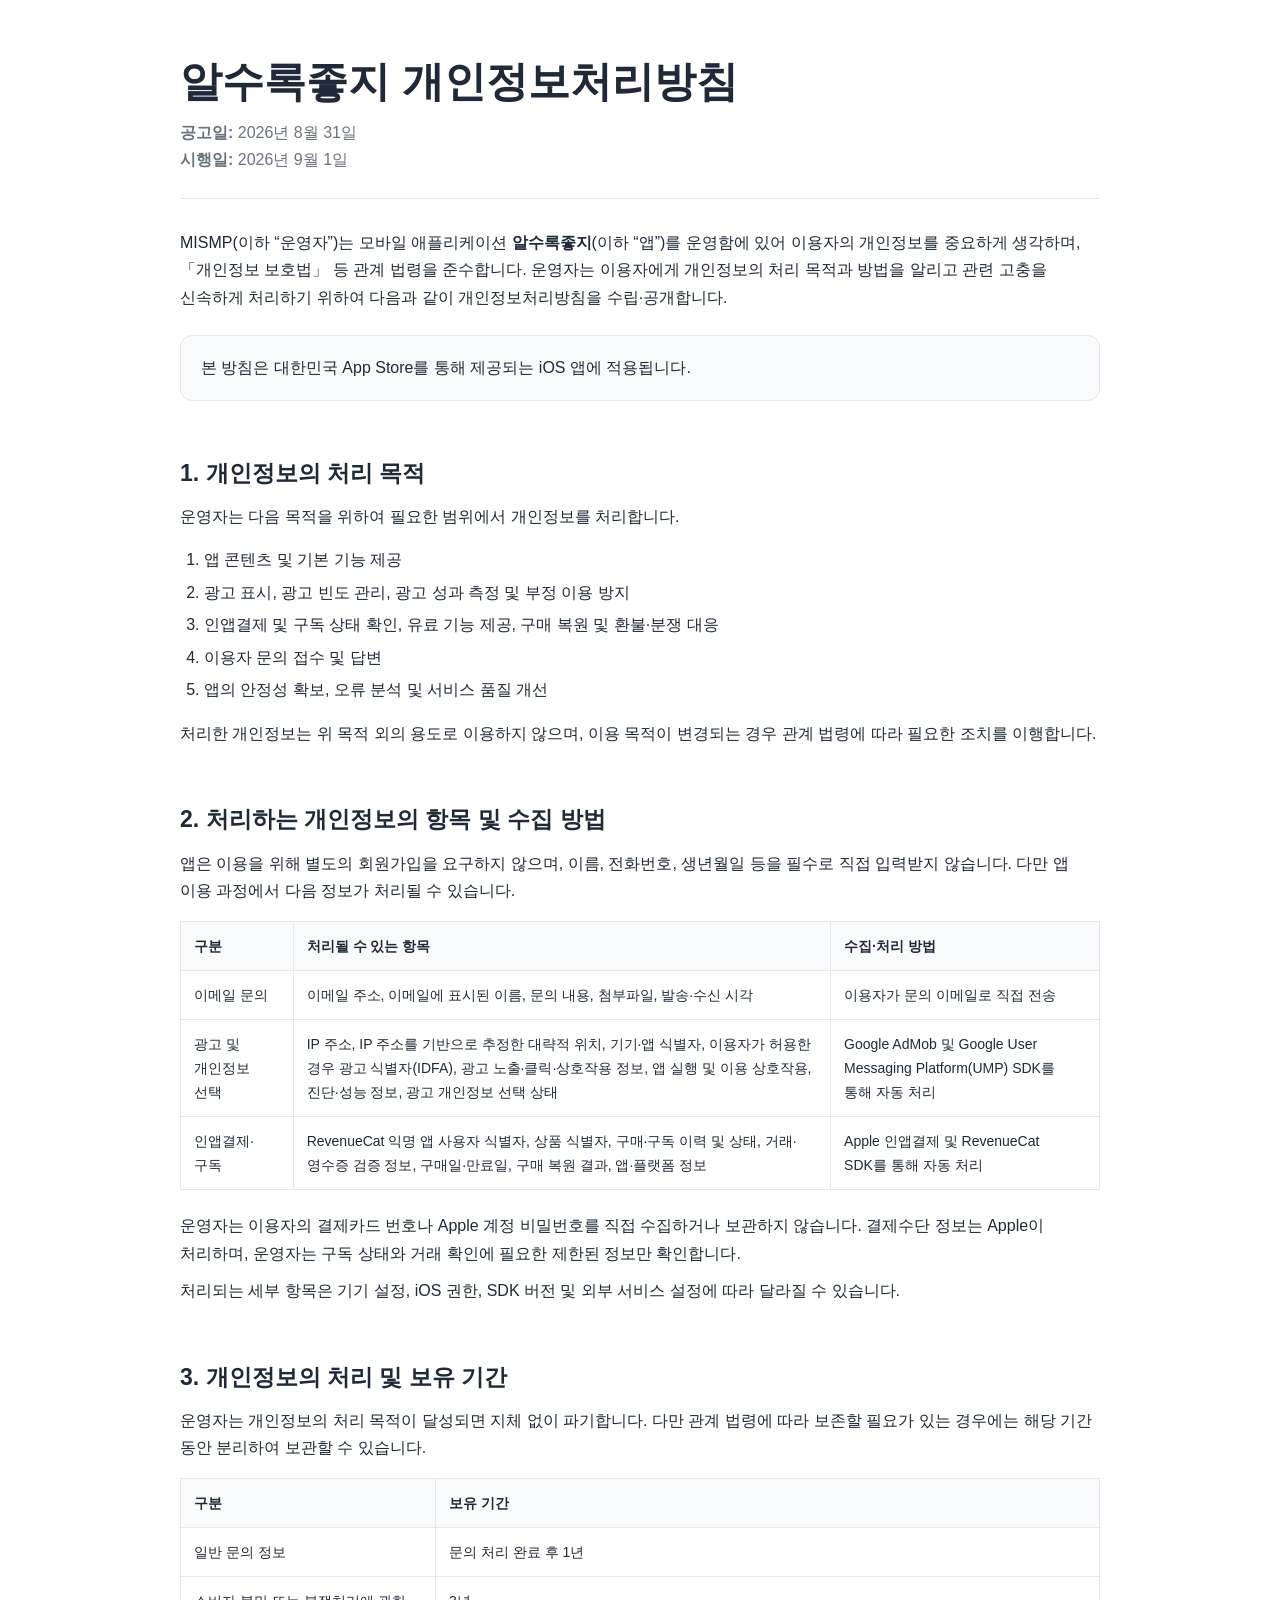
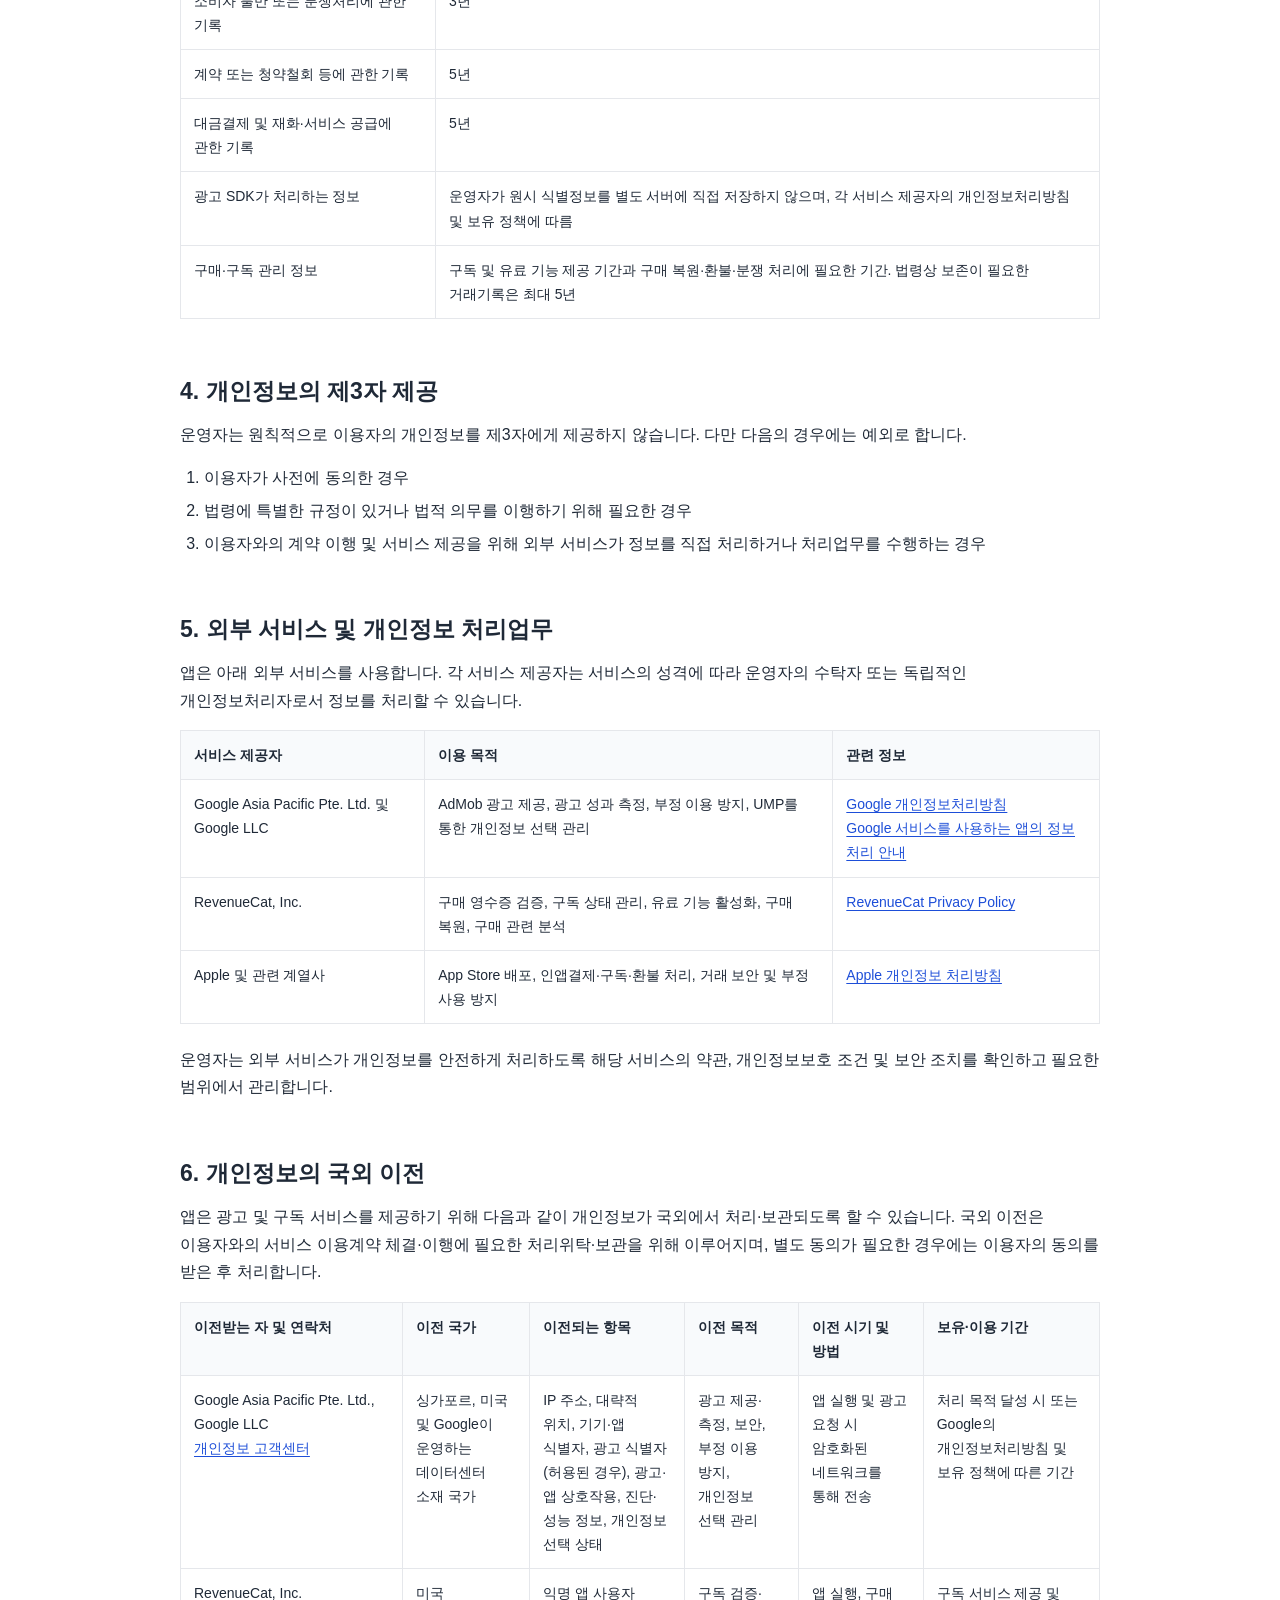
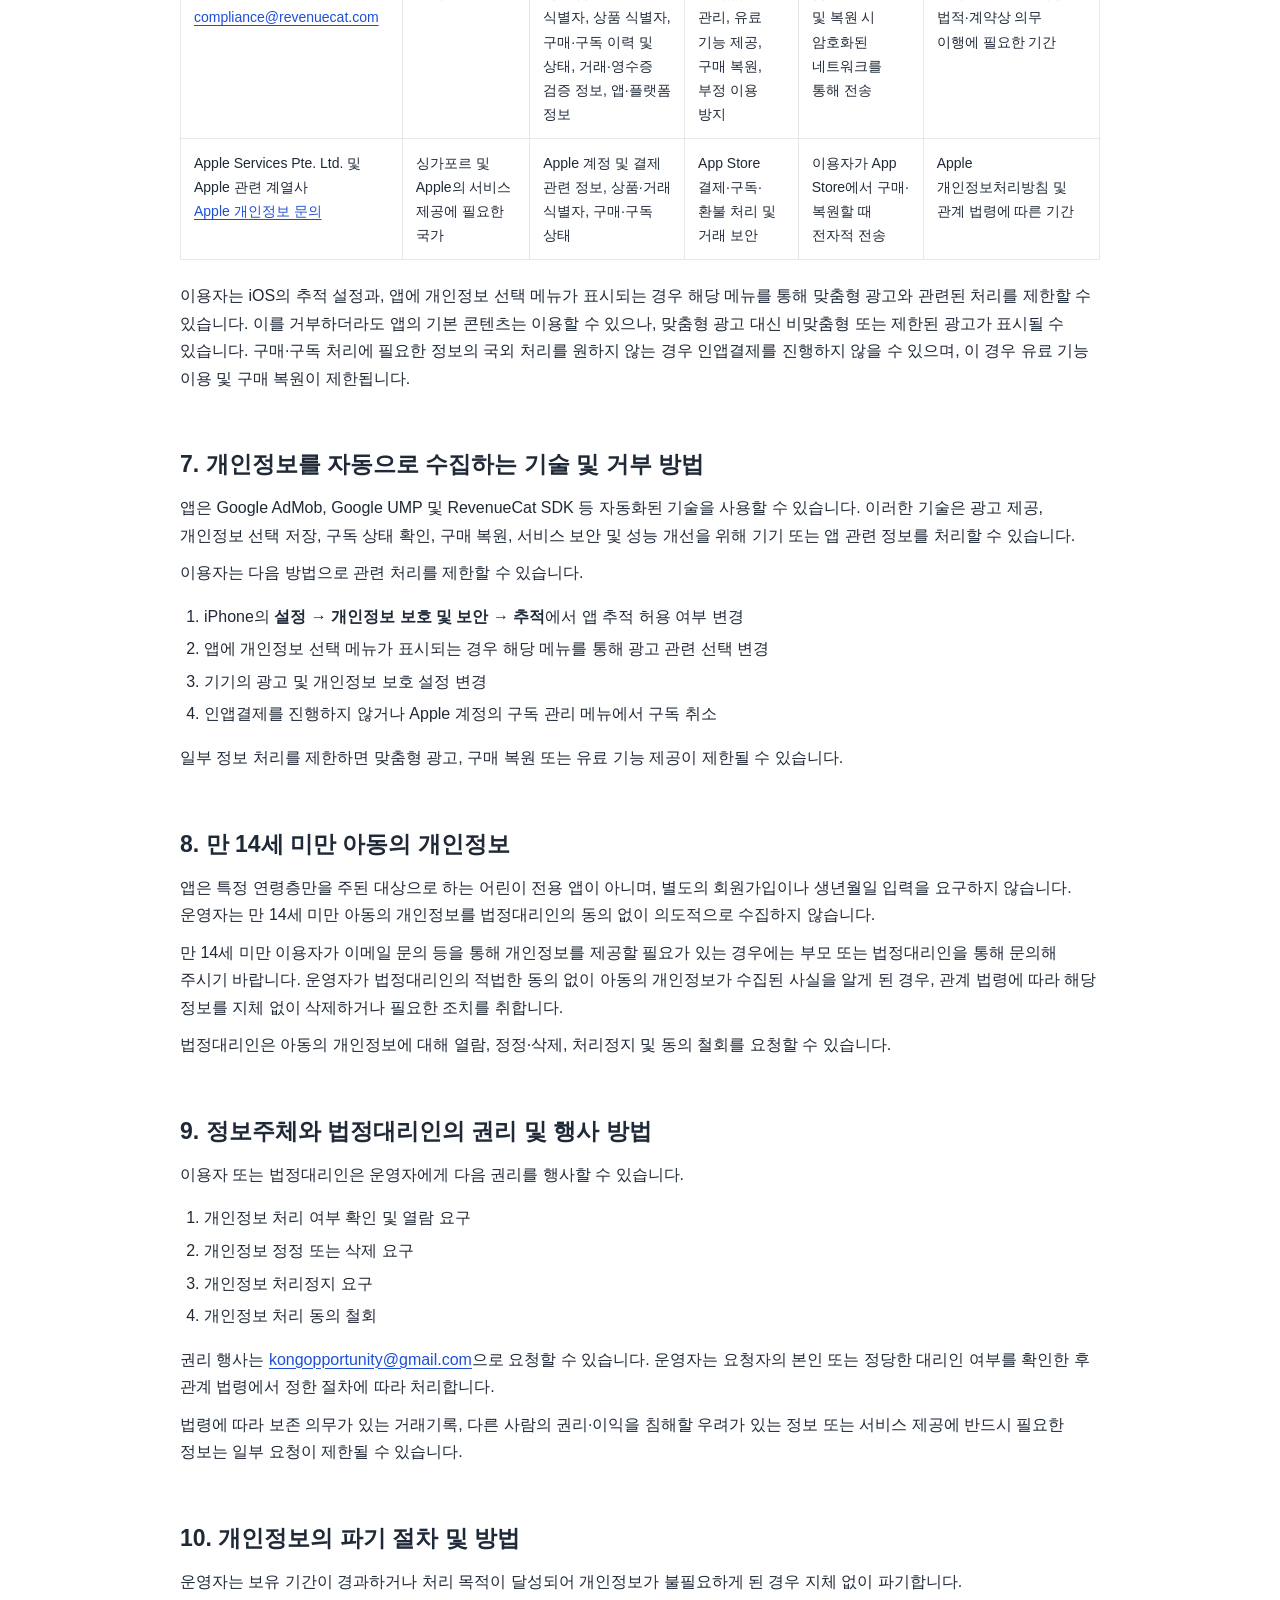
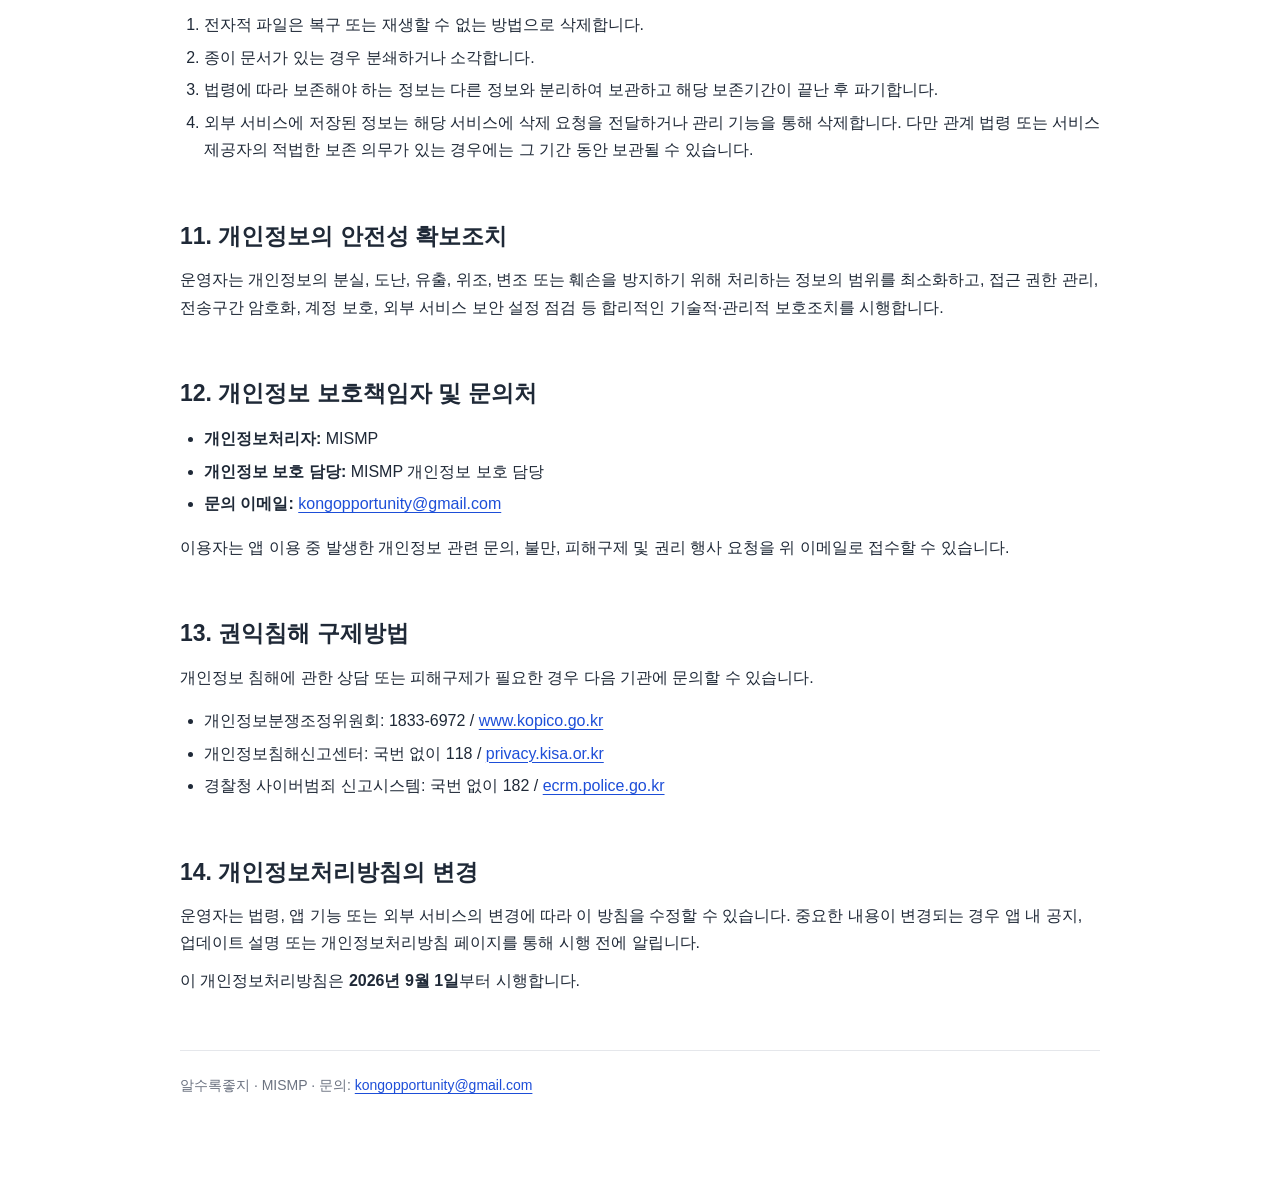
==== index.html @ 3ebdbad8 "Add files via upload" ====
<!doctype html>
<html lang="ko">
<head>
  <meta charset="utf-8" />
  <meta name="viewport" content="width=device-width, initial-scale=1" />
  <meta name="description" content="알수록좋지 개인정보처리방침" />
  <title>알수록좋지 개인정보처리방침</title>
  <style>
    :root {
      --text: #1f2937;
      --muted: #6b7280;
      --line: #e5e7eb;
      --soft: #f8fafc;
      --link: #1d4ed8;
    }
    * { box-sizing: border-box; }
    body {
      margin: 0;
      font-family: -apple-system, BlinkMacSystemFont, "Segoe UI", "Noto Sans KR", Arial, sans-serif;
      color: var(--text);
      background: #ffffff;
      line-height: 1.72;
      word-break: keep-all;
    }
    main {
      width: min(920px, calc(100% - 32px));
      margin: 0 auto;
      padding: 56px 0 80px;
    }
    h1 { margin: 0 0 10px; font-size: clamp(28px, 5vw, 42px); line-height: 1.25; }
    h2 { margin: 48px 0 14px; padding-top: 8px; font-size: 23px; line-height: 1.4; }
    p { margin: 10px 0; }
    ol, ul { padding-left: 24px; }
    li { margin: 5px 0; }
    a { color: var(--link); text-decoration-thickness: 1px; text-underline-offset: 3px; }
    .meta {
      color: var(--muted);
      margin-bottom: 30px;
      padding-bottom: 24px;
      border-bottom: 1px solid var(--line);
    }
    .notice {
      margin: 24px 0;
      padding: 18px 20px;
      background: var(--soft);
      border: 1px solid var(--line);
      border-radius: 12px;
    }
    .table-wrap { overflow-x: auto; margin: 16px 0 22px; }
    table { width: 100%; border-collapse: collapse; min-width: 660px; font-size: 14px; }
    th, td { border: 1px solid var(--line); padding: 12px 13px; text-align: left; vertical-align: top; }
    th { background: var(--soft); font-weight: 700; }
    code { background: var(--soft); padding: 2px 6px; border-radius: 5px; }
    footer { margin-top: 56px; padding-top: 22px; border-top: 1px solid var(--line); color: var(--muted); font-size: 14px; }
    @media (max-width: 600px) {
      main { width: min(100% - 24px, 920px); padding-top: 32px; }
      h2 { margin-top: 38px; font-size: 21px; }
      body { word-break: normal; }
    }
  </style>
</head>
<body>
<main>
  <h1>알수록좋지 개인정보처리방침</h1>
  <div class="meta"><strong>공고일:</strong> 2026년 8월 31일<br><strong>시행일:</strong> 2026년 9월 1일</div>

  <p>MISMP(이하 “운영자”)는 모바일 애플리케이션 <strong>알수록좋지</strong>(이하 “앱”)를 운영함에 있어 이용자의 개인정보를 중요하게 생각하며, 「개인정보 보호법」 등 관계 법령을 준수합니다. 운영자는 이용자에게 개인정보의 처리 목적과 방법을 알리고 관련 고충을 신속하게 처리하기 위하여 다음과 같이 개인정보처리방침을 수립·공개합니다.</p>
  <div class="notice">본 방침은 대한민국 App Store를 통해 제공되는 iOS 앱에 적용됩니다.</div>

  <h2>1. 개인정보의 처리 목적</h2>
  <p>운영자는 다음 목적을 위하여 필요한 범위에서 개인정보를 처리합니다.</p>
  <ol>
    <li>앱 콘텐츠 및 기본 기능 제공</li>
    <li>광고 표시, 광고 빈도 관리, 광고 성과 측정 및 부정 이용 방지</li>
    <li>인앱결제 및 구독 상태 확인, 유료 기능 제공, 구매 복원 및 환불·분쟁 대응</li>
    <li>이용자 문의 접수 및 답변</li>
    <li>앱의 안정성 확보, 오류 분석 및 서비스 품질 개선</li>
  </ol>
  <p>처리한 개인정보는 위 목적 외의 용도로 이용하지 않으며, 이용 목적이 변경되는 경우 관계 법령에 따라 필요한 조치를 이행합니다.</p>

  <h2>2. 처리하는 개인정보의 항목 및 수집 방법</h2>
  <p>앱은 이용을 위해 별도의 회원가입을 요구하지 않으며, 이름, 전화번호, 생년월일 등을 필수로 직접 입력받지 않습니다. 다만 앱 이용 과정에서 다음 정보가 처리될 수 있습니다.</p>
  <div class="table-wrap"><table>
    <thead><tr><th>구분</th><th>처리될 수 있는 항목</th><th>수집·처리 방법</th></tr></thead>
    <tbody>
      <tr><td>이메일 문의</td><td>이메일 주소, 이메일에 표시된 이름, 문의 내용, 첨부파일, 발송·수신 시각</td><td>이용자가 문의 이메일로 직접 전송</td></tr>
      <tr><td>광고 및 개인정보 선택</td><td>IP 주소, IP 주소를 기반으로 추정한 대략적 위치, 기기·앱 식별자, 이용자가 허용한 경우 광고 식별자(IDFA), 광고 노출·클릭·상호작용 정보, 앱 실행 및 이용 상호작용, 진단·성능 정보, 광고 개인정보 선택 상태</td><td>Google AdMob 및 Google User Messaging Platform(UMP) SDK를 통해 자동 처리</td></tr>
      <tr><td>인앱결제·구독</td><td>RevenueCat 익명 앱 사용자 식별자, 상품 식별자, 구매·구독 이력 및 상태, 거래·영수증 검증 정보, 구매일·만료일, 구매 복원 결과, 앱·플랫폼 정보</td><td>Apple 인앱결제 및 RevenueCat SDK를 통해 자동 처리</td></tr>
    </tbody>
  </table></div>
  <p>운영자는 이용자의 결제카드 번호나 Apple 계정 비밀번호를 직접 수집하거나 보관하지 않습니다. 결제수단 정보는 Apple이 처리하며, 운영자는 구독 상태와 거래 확인에 필요한 제한된 정보만 확인합니다.</p>
  <p>처리되는 세부 항목은 기기 설정, iOS 권한, SDK 버전 및 외부 서비스 설정에 따라 달라질 수 있습니다.</p>

  <h2>3. 개인정보의 처리 및 보유 기간</h2>
  <p>운영자는 개인정보의 처리 목적이 달성되면 지체 없이 파기합니다. 다만 관계 법령에 따라 보존할 필요가 있는 경우에는 해당 기간 동안 분리하여 보관할 수 있습니다.</p>
  <div class="table-wrap"><table>
    <thead><tr><th>구분</th><th>보유 기간</th></tr></thead>
    <tbody>
      <tr><td>일반 문의 정보</td><td>문의 처리 완료 후 1년</td></tr>
      <tr><td>소비자 불만 또는 분쟁처리에 관한 기록</td><td>3년</td></tr>
      <tr><td>계약 또는 청약철회 등에 관한 기록</td><td>5년</td></tr>
      <tr><td>대금결제 및 재화·서비스 공급에 관한 기록</td><td>5년</td></tr>
      <tr><td>광고 SDK가 처리하는 정보</td><td>운영자가 원시 식별정보를 별도 서버에 직접 저장하지 않으며, 각 서비스 제공자의 개인정보처리방침 및 보유 정책에 따름</td></tr>
      <tr><td>구매·구독 관리 정보</td><td>구독 및 유료 기능 제공 기간과 구매 복원·환불·분쟁 처리에 필요한 기간. 법령상 보존이 필요한 거래기록은 최대 5년</td></tr>
    </tbody>
  </table></div>

  <h2>4. 개인정보의 제3자 제공</h2>
  <p>운영자는 원칙적으로 이용자의 개인정보를 제3자에게 제공하지 않습니다. 다만 다음의 경우에는 예외로 합니다.</p>
  <ol>
    <li>이용자가 사전에 동의한 경우</li>
    <li>법령에 특별한 규정이 있거나 법적 의무를 이행하기 위해 필요한 경우</li>
    <li>이용자와의 계약 이행 및 서비스 제공을 위해 외부 서비스가 정보를 직접 처리하거나 처리업무를 수행하는 경우</li>
  </ol>

  <h2>5. 외부 서비스 및 개인정보 처리업무</h2>
  <p>앱은 아래 외부 서비스를 사용합니다. 각 서비스 제공자는 서비스의 성격에 따라 운영자의 수탁자 또는 독립적인 개인정보처리자로서 정보를 처리할 수 있습니다.</p>
  <div class="table-wrap"><table>
    <thead><tr><th>서비스 제공자</th><th>이용 목적</th><th>관련 정보</th></tr></thead>
    <tbody>
      <tr><td>Google Asia Pacific Pte. Ltd. 및 Google LLC</td><td>AdMob 광고 제공, 광고 성과 측정, 부정 이용 방지, UMP를 통한 개인정보 선택 관리</td><td><a href="https://policies.google.com/privacy?hl=ko" target="_blank" rel="noopener noreferrer">Google 개인정보처리방침</a><br><a href="https://policies.google.com/technologies/partner-sites?hl=ko" target="_blank" rel="noopener noreferrer">Google 서비스를 사용하는 앱의 정보 처리 안내</a></td></tr>
      <tr><td>RevenueCat, Inc.</td><td>구매 영수증 검증, 구독 상태 관리, 유료 기능 활성화, 구매 복원, 구매 관련 분석</td><td><a href="https://www.revenuecat.com/privacy/" target="_blank" rel="noopener noreferrer">RevenueCat Privacy Policy</a></td></tr>
      <tr><td>Apple 및 관련 계열사</td><td>App Store 배포, 인앱결제·구독·환불 처리, 거래 보안 및 부정 사용 방지</td><td><a href="https://www.apple.com/legal/privacy/kr/" target="_blank" rel="noopener noreferrer">Apple 개인정보 처리방침</a></td></tr>
    </tbody>
  </table></div>
  <p>운영자는 외부 서비스가 개인정보를 안전하게 처리하도록 해당 서비스의 약관, 개인정보보호 조건 및 보안 조치를 확인하고 필요한 범위에서 관리합니다.</p>

  <h2>6. 개인정보의 국외 이전</h2>
  <p>앱은 광고 및 구독 서비스를 제공하기 위해 다음과 같이 개인정보가 국외에서 처리·보관되도록 할 수 있습니다. 국외 이전은 이용자와의 서비스 이용계약 체결·이행에 필요한 처리위탁·보관을 위해 이루어지며, 별도 동의가 필요한 경우에는 이용자의 동의를 받은 후 처리합니다.</p>
  <div class="table-wrap"><table>
    <thead><tr><th>이전받는 자 및 연락처</th><th>이전 국가</th><th>이전되는 항목</th><th>이전 목적</th><th>이전 시기 및 방법</th><th>보유·이용 기간</th></tr></thead>
    <tbody>
      <tr><td>Google Asia Pacific Pte. Ltd., Google LLC<br><a href="https://support.google.com/policies/answer/9581826?hl=ko" target="_blank" rel="noopener noreferrer">개인정보 고객센터</a></td><td>싱가포르, 미국 및 Google이 운영하는 데이터센터 소재 국가</td><td>IP 주소, 대략적 위치, 기기·앱 식별자, 광고 식별자(허용된 경우), 광고·앱 상호작용, 진단·성능 정보, 개인정보 선택 상태</td><td>광고 제공·측정, 보안, 부정 이용 방지, 개인정보 선택 관리</td><td>앱 실행 및 광고 요청 시 암호화된 네트워크를 통해 전송</td><td>처리 목적 달성 시 또는 Google의 개인정보처리방침 및 보유 정책에 따른 기간</td></tr>
      <tr><td>RevenueCat, Inc.<br><a href="mailto:compliance@revenuecat.com">compliance@revenuecat.com</a></td><td>미국</td><td>익명 앱 사용자 식별자, 상품 식별자, 구매·구독 이력 및 상태, 거래·영수증 검증 정보, 앱·플랫폼 정보</td><td>구독 검증·관리, 유료 기능 제공, 구매 복원, 부정 이용 방지</td><td>앱 실행, 구매 및 복원 시 암호화된 네트워크를 통해 전송</td><td>구독 서비스 제공 및 법적·계약상 의무 이행에 필요한 기간</td></tr>
      <tr><td>Apple Services Pte. Ltd. 및 Apple 관련 계열사<br><a href="https://www.apple.com/legal/privacy/contact/" target="_blank" rel="noopener noreferrer">Apple 개인정보 문의</a></td><td>싱가포르 및 Apple의 서비스 제공에 필요한 국가</td><td>Apple 계정 및 결제 관련 정보, 상품·거래 식별자, 구매·구독 상태</td><td>App Store 결제·구독·환불 처리 및 거래 보안</td><td>이용자가 App Store에서 구매·복원할 때 전자적 전송</td><td>Apple 개인정보처리방침 및 관계 법령에 따른 기간</td></tr>
    </tbody>
  </table></div>
  <p>이용자는 iOS의 추적 설정과, 앱에 개인정보 선택 메뉴가 표시되는 경우 해당 메뉴를 통해 맞춤형 광고와 관련된 처리를 제한할 수 있습니다. 이를 거부하더라도 앱의 기본 콘텐츠는 이용할 수 있으나, 맞춤형 광고 대신 비맞춤형 또는 제한된 광고가 표시될 수 있습니다. 구매·구독 처리에 필요한 정보의 국외 처리를 원하지 않는 경우 인앱결제를 진행하지 않을 수 있으며, 이 경우 유료 기능 이용 및 구매 복원이 제한됩니다.</p>

  <h2>7. 개인정보를 자동으로 수집하는 기술 및 거부 방법</h2>
  <p>앱은 Google AdMob, Google UMP 및 RevenueCat SDK 등 자동화된 기술을 사용할 수 있습니다. 이러한 기술은 광고 제공, 개인정보 선택 저장, 구독 상태 확인, 구매 복원, 서비스 보안 및 성능 개선을 위해 기기 또는 앱 관련 정보를 처리할 수 있습니다.</p>
  <p>이용자는 다음 방법으로 관련 처리를 제한할 수 있습니다.</p>
  <ol>
    <li>iPhone의 <strong>설정 → 개인정보 보호 및 보안 → 추적</strong>에서 앱 추적 허용 여부 변경</li>
    <li>앱에 개인정보 선택 메뉴가 표시되는 경우 해당 메뉴를 통해 광고 관련 선택 변경</li>
    <li>기기의 광고 및 개인정보 보호 설정 변경</li>
    <li>인앱결제를 진행하지 않거나 Apple 계정의 구독 관리 메뉴에서 구독 취소</li>
  </ol>
  <p>일부 정보 처리를 제한하면 맞춤형 광고, 구매 복원 또는 유료 기능 제공이 제한될 수 있습니다.</p>

  <h2>8. 만 14세 미만 아동의 개인정보</h2>
  <p>앱은 특정 연령층만을 주된 대상으로 하는 어린이 전용 앱이 아니며, 별도의 회원가입이나 생년월일 입력을 요구하지 않습니다. 운영자는 만 14세 미만 아동의 개인정보를 법정대리인의 동의 없이 의도적으로 수집하지 않습니다.</p>
  <p>만 14세 미만 이용자가 이메일 문의 등을 통해 개인정보를 제공할 필요가 있는 경우에는 부모 또는 법정대리인을 통해 문의해 주시기 바랍니다. 운영자가 법정대리인의 적법한 동의 없이 아동의 개인정보가 수집된 사실을 알게 된 경우, 관계 법령에 따라 해당 정보를 지체 없이 삭제하거나 필요한 조치를 취합니다.</p>
  <p>법정대리인은 아동의 개인정보에 대해 열람, 정정·삭제, 처리정지 및 동의 철회를 요청할 수 있습니다.</p>

  <h2>9. 정보주체와 법정대리인의 권리 및 행사 방법</h2>
  <p>이용자 또는 법정대리인은 운영자에게 다음 권리를 행사할 수 있습니다.</p>
  <ol>
    <li>개인정보 처리 여부 확인 및 열람 요구</li>
    <li>개인정보 정정 또는 삭제 요구</li>
    <li>개인정보 처리정지 요구</li>
    <li>개인정보 처리 동의 철회</li>
  </ol>
  <p>권리 행사는 <a href="mailto:kongopportunity@gmail.com">kongopportunity@gmail.com</a>으로 요청할 수 있습니다. 운영자는 요청자의 본인 또는 정당한 대리인 여부를 확인한 후 관계 법령에서 정한 절차에 따라 처리합니다.</p>
  <p>법령에 따라 보존 의무가 있는 거래기록, 다른 사람의 권리·이익을 침해할 우려가 있는 정보 또는 서비스 제공에 반드시 필요한 정보는 일부 요청이 제한될 수 있습니다.</p>

  <h2>10. 개인정보의 파기 절차 및 방법</h2>
  <p>운영자는 보유 기간이 경과하거나 처리 목적이 달성되어 개인정보가 불필요하게 된 경우 지체 없이 파기합니다.</p>
  <ol>
    <li>전자적 파일은 복구 또는 재생할 수 없는 방법으로 삭제합니다.</li>
    <li>종이 문서가 있는 경우 분쇄하거나 소각합니다.</li>
    <li>법령에 따라 보존해야 하는 정보는 다른 정보와 분리하여 보관하고 해당 보존기간이 끝난 후 파기합니다.</li>
    <li>외부 서비스에 저장된 정보는 해당 서비스에 삭제 요청을 전달하거나 관리 기능을 통해 삭제합니다. 다만 관계 법령 또는 서비스 제공자의 적법한 보존 의무가 있는 경우에는 그 기간 동안 보관될 수 있습니다.</li>
  </ol>

  <h2>11. 개인정보의 안전성 확보조치</h2>
  <p>운영자는 개인정보의 분실, 도난, 유출, 위조, 변조 또는 훼손을 방지하기 위해 처리하는 정보의 범위를 최소화하고, 접근 권한 관리, 전송구간 암호화, 계정 보호, 외부 서비스 보안 설정 점검 등 합리적인 기술적·관리적 보호조치를 시행합니다.</p>

  <h2>12. 개인정보 보호책임자 및 문의처</h2>
  <ul>
    <li><strong>개인정보처리자:</strong> MISMP</li>
    <li><strong>개인정보 보호 담당:</strong> MISMP 개인정보 보호 담당</li>
    <li><strong>문의 이메일:</strong> <a href="mailto:kongopportunity@gmail.com">kongopportunity@gmail.com</a></li>
  </ul>
  <p>이용자는 앱 이용 중 발생한 개인정보 관련 문의, 불만, 피해구제 및 권리 행사 요청을 위 이메일로 접수할 수 있습니다.</p>

  <h2>13. 권익침해 구제방법</h2>
  <p>개인정보 침해에 관한 상담 또는 피해구제가 필요한 경우 다음 기관에 문의할 수 있습니다.</p>
  <ul>
    <li>개인정보분쟁조정위원회: 1833-6972 / <a href="https://www.kopico.go.kr" target="_blank" rel="noopener noreferrer">www.kopico.go.kr</a></li>
    <li>개인정보침해신고센터: 국번 없이 118 / <a href="https://privacy.kisa.or.kr" target="_blank" rel="noopener noreferrer">privacy.kisa.or.kr</a></li>
    <li>경찰청 사이버범죄 신고시스템: 국번 없이 182 / <a href="https://ecrm.police.go.kr" target="_blank" rel="noopener noreferrer">ecrm.police.go.kr</a></li>
  </ul>

  <h2>14. 개인정보처리방침의 변경</h2>
  <p>운영자는 법령, 앱 기능 또는 외부 서비스의 변경에 따라 이 방침을 수정할 수 있습니다. 중요한 내용이 변경되는 경우 앱 내 공지, 업데이트 설명 또는 개인정보처리방침 페이지를 통해 시행 전에 알립니다.</p>
  <p>이 개인정보처리방침은 <strong>2026년 9월 1일</strong>부터 시행합니다.</p>

  <footer>알수록좋지 · MISMP · 문의: <a href="mailto:kongopportunity@gmail.com">kongopportunity@gmail.com</a></footer>
</main>
</body>
</html>
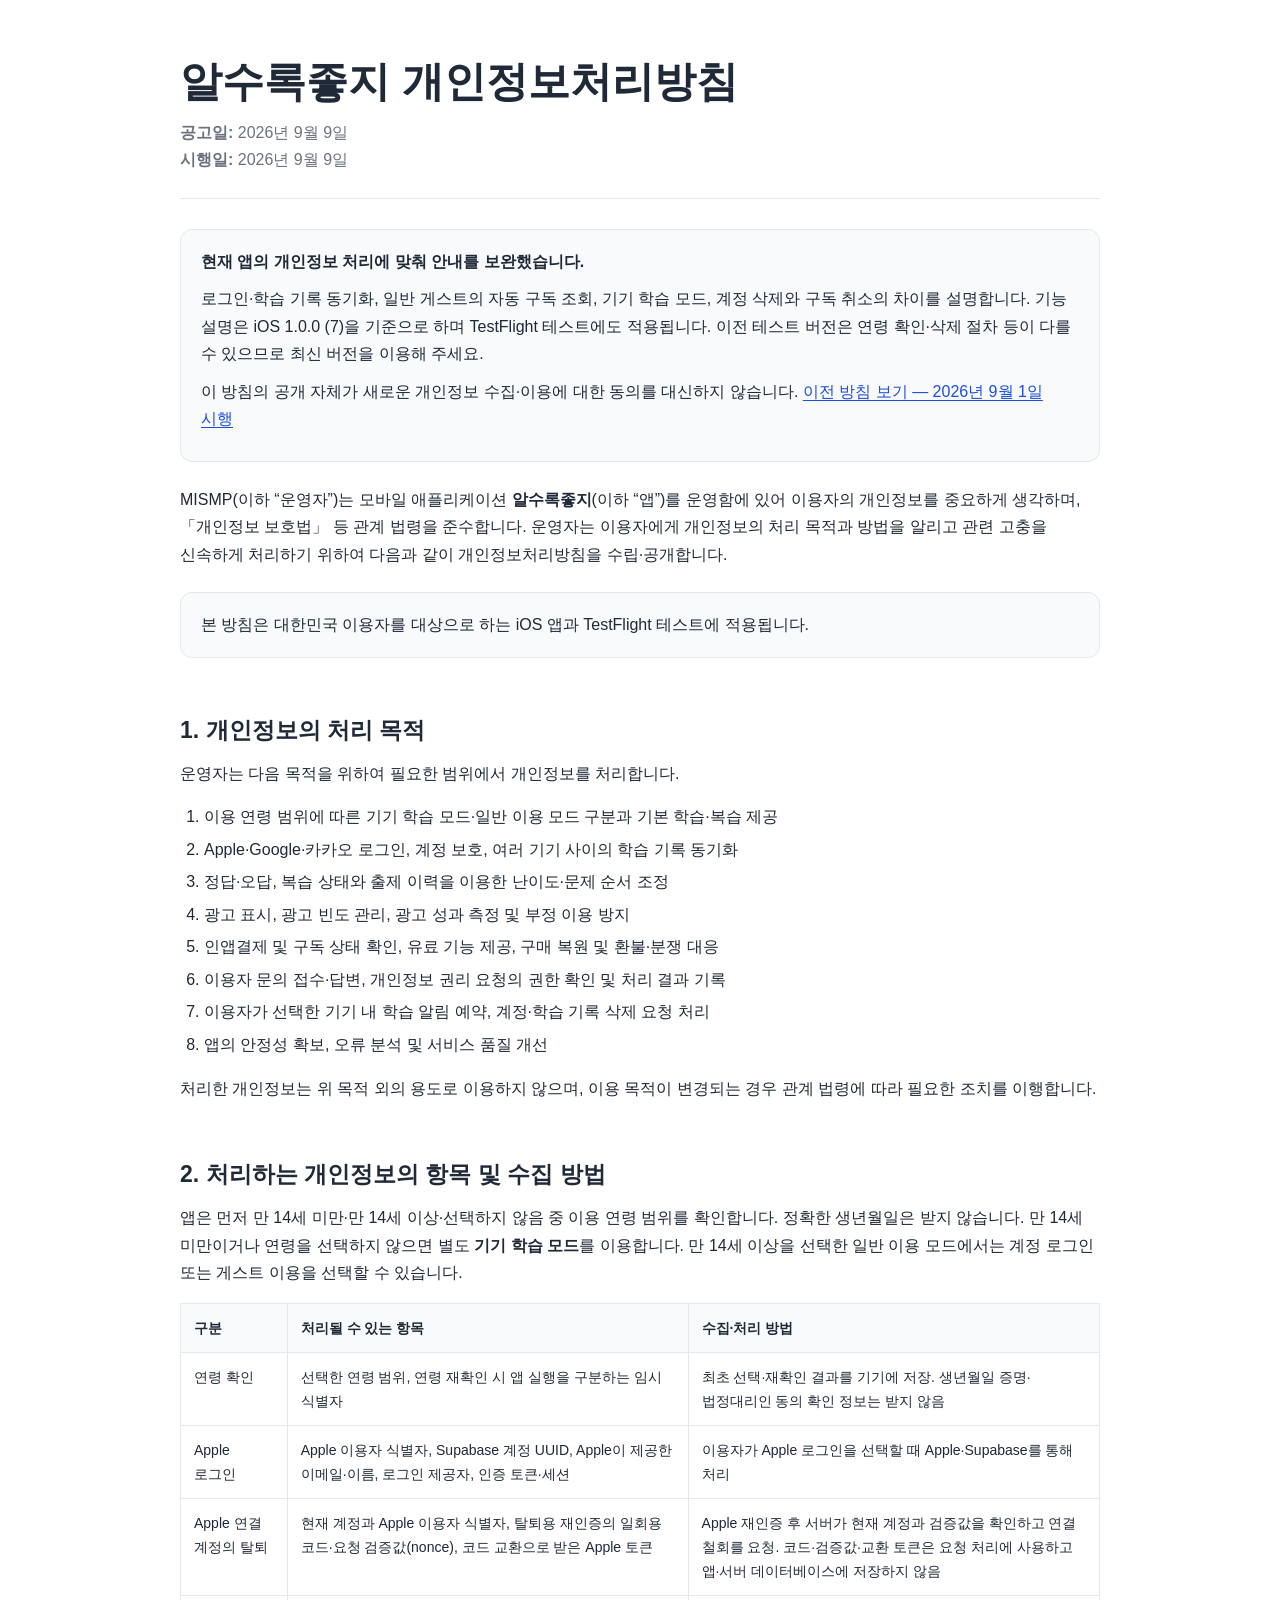
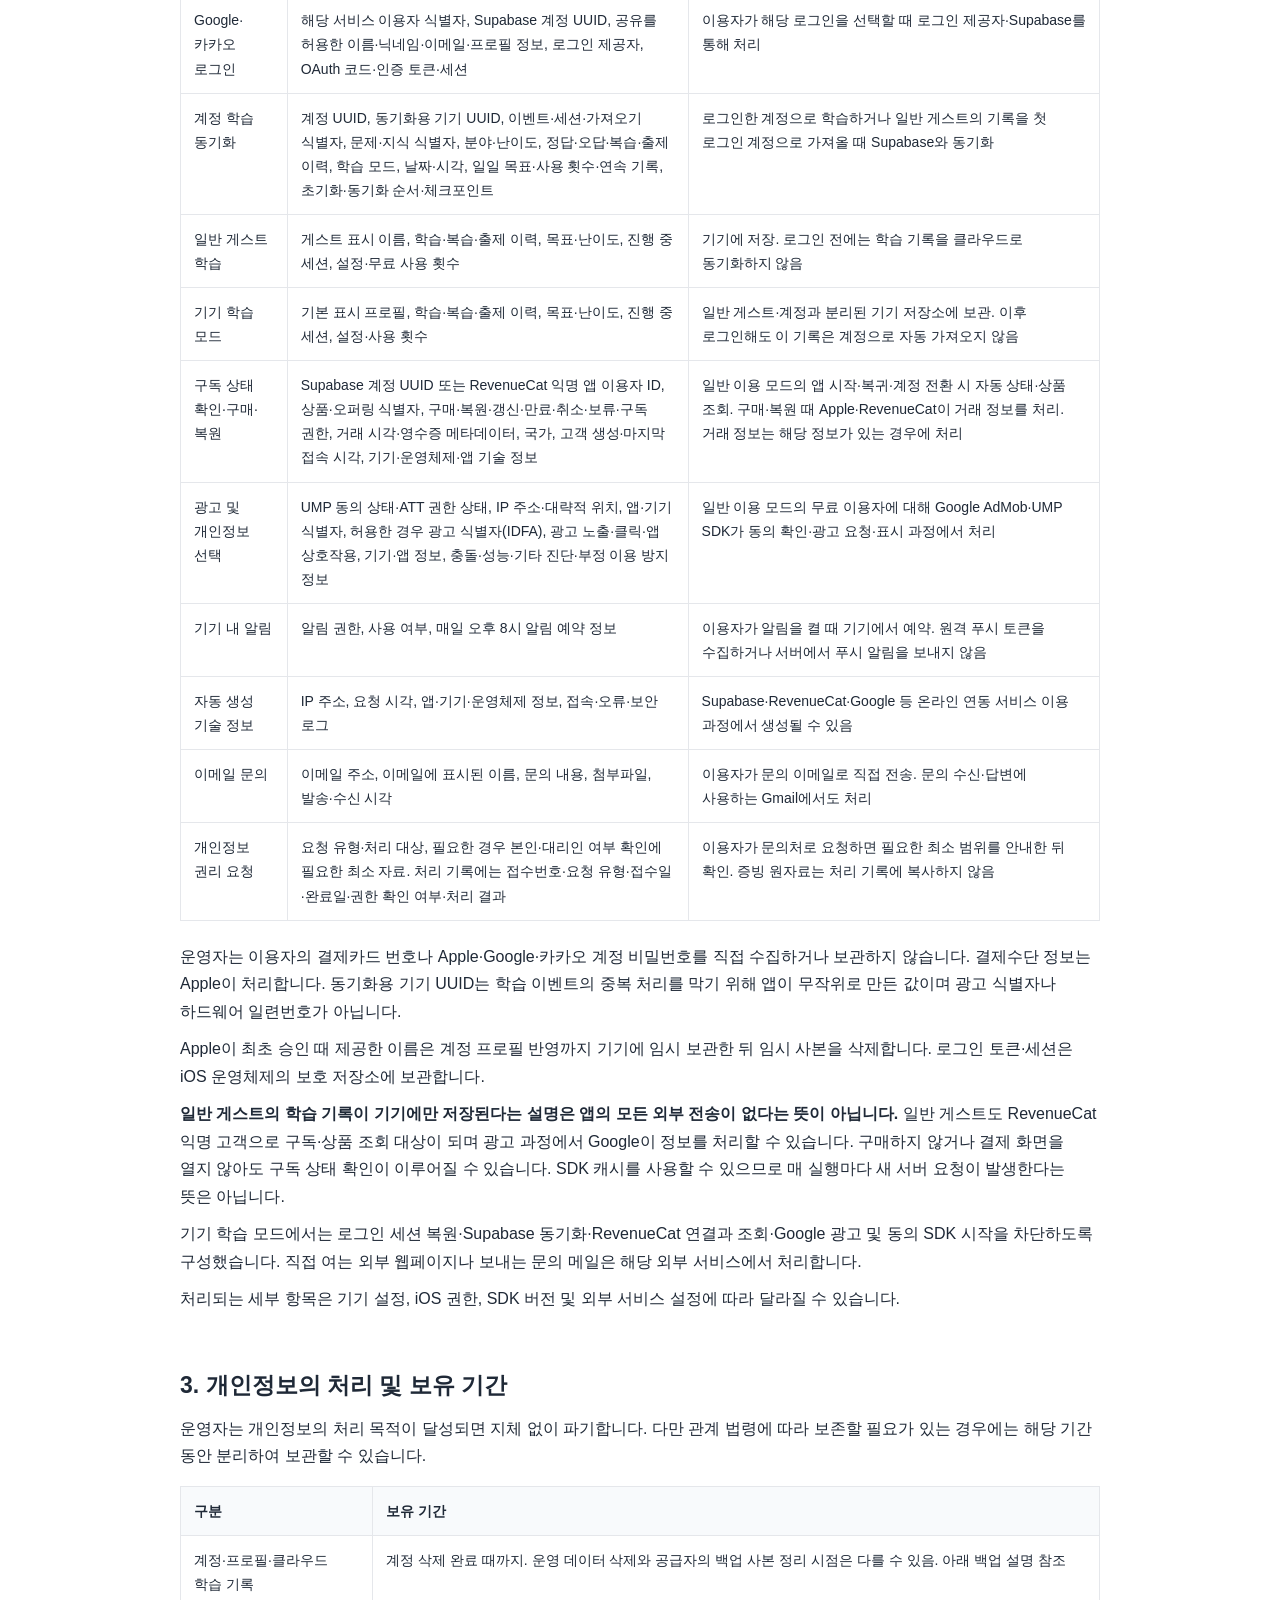
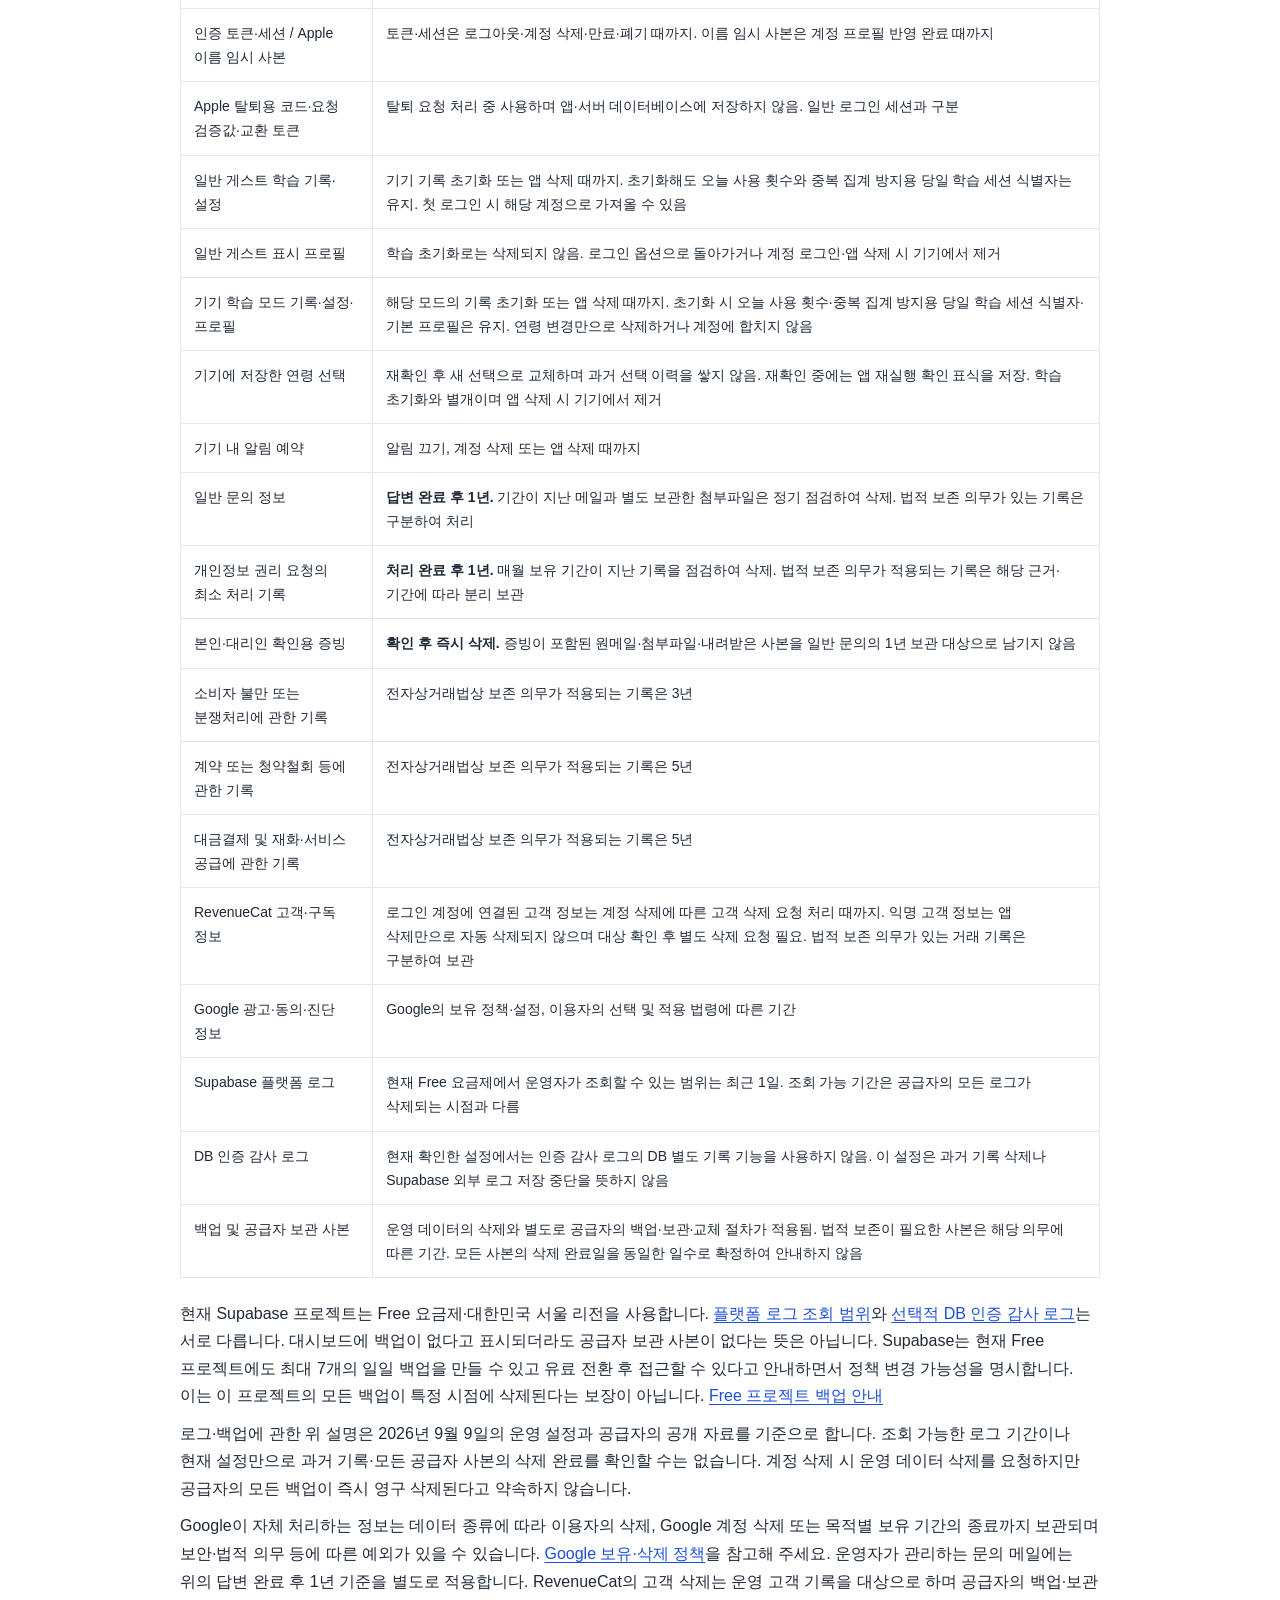
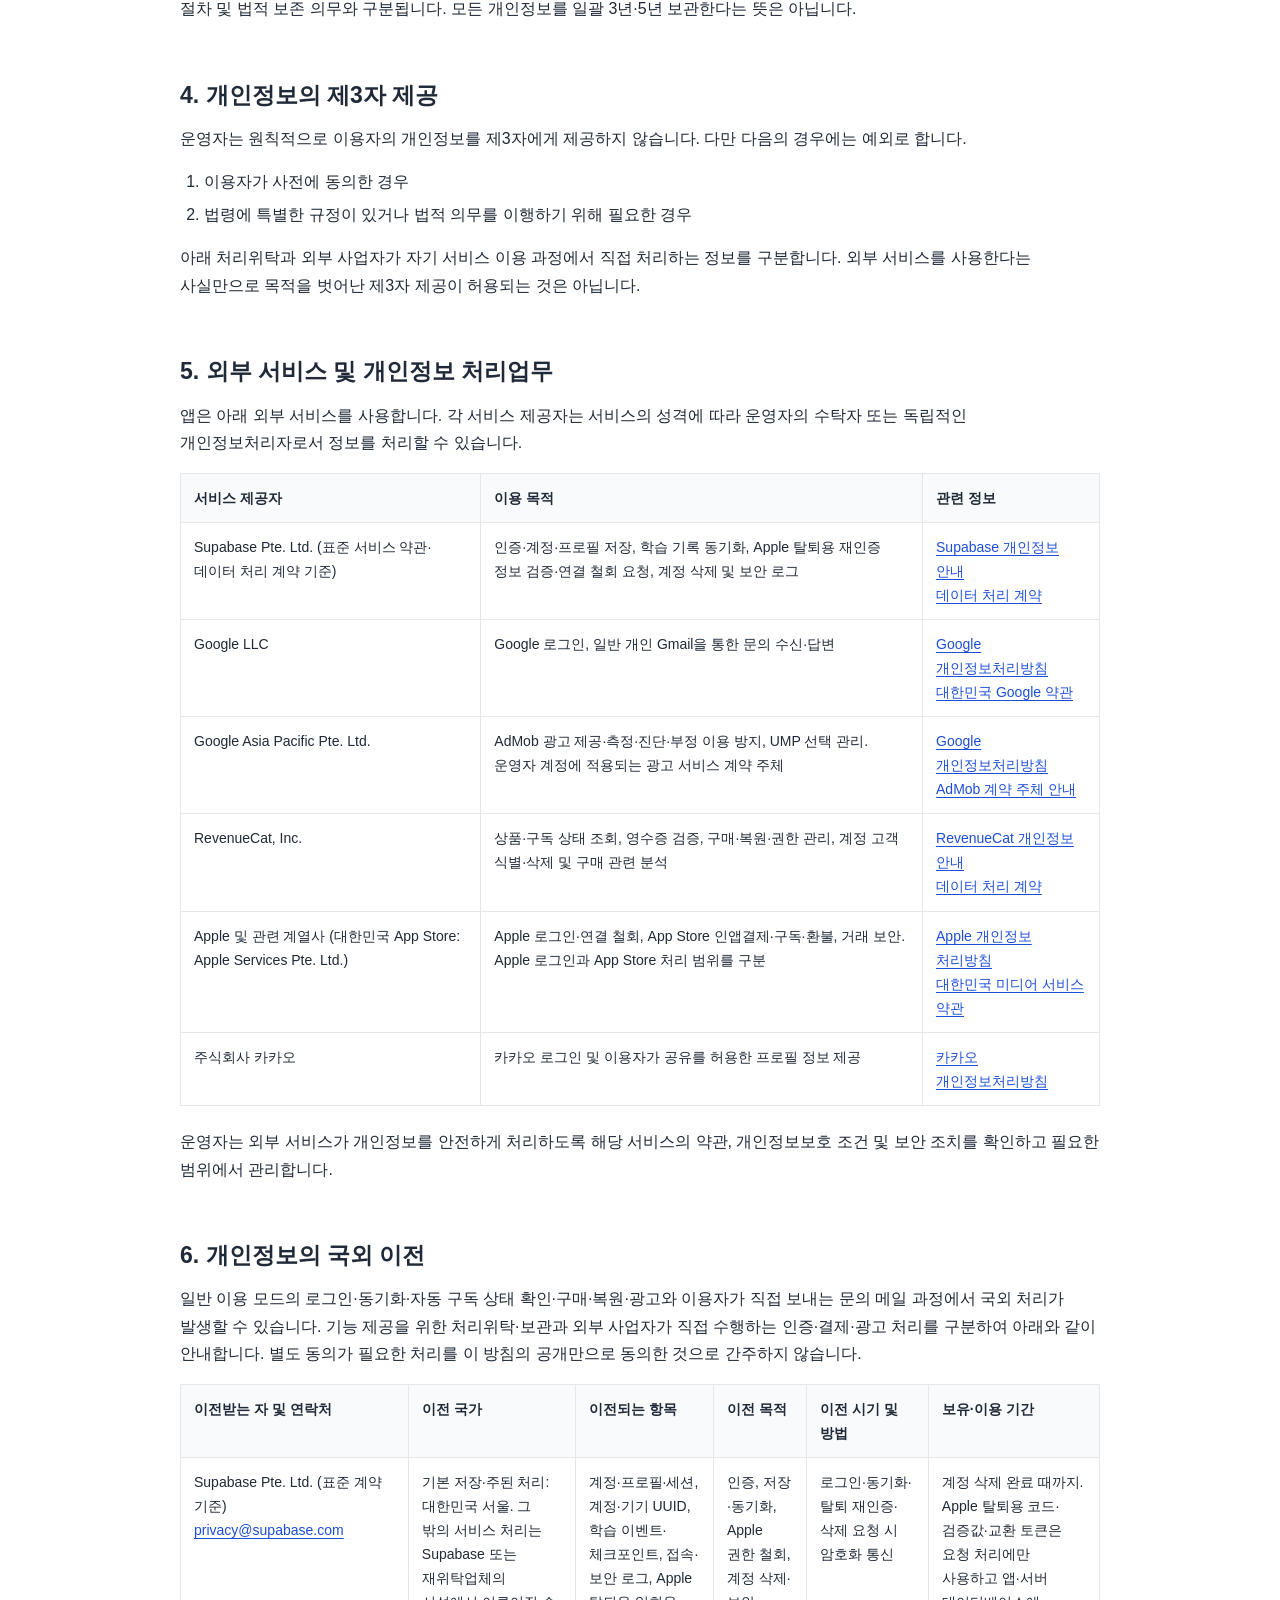
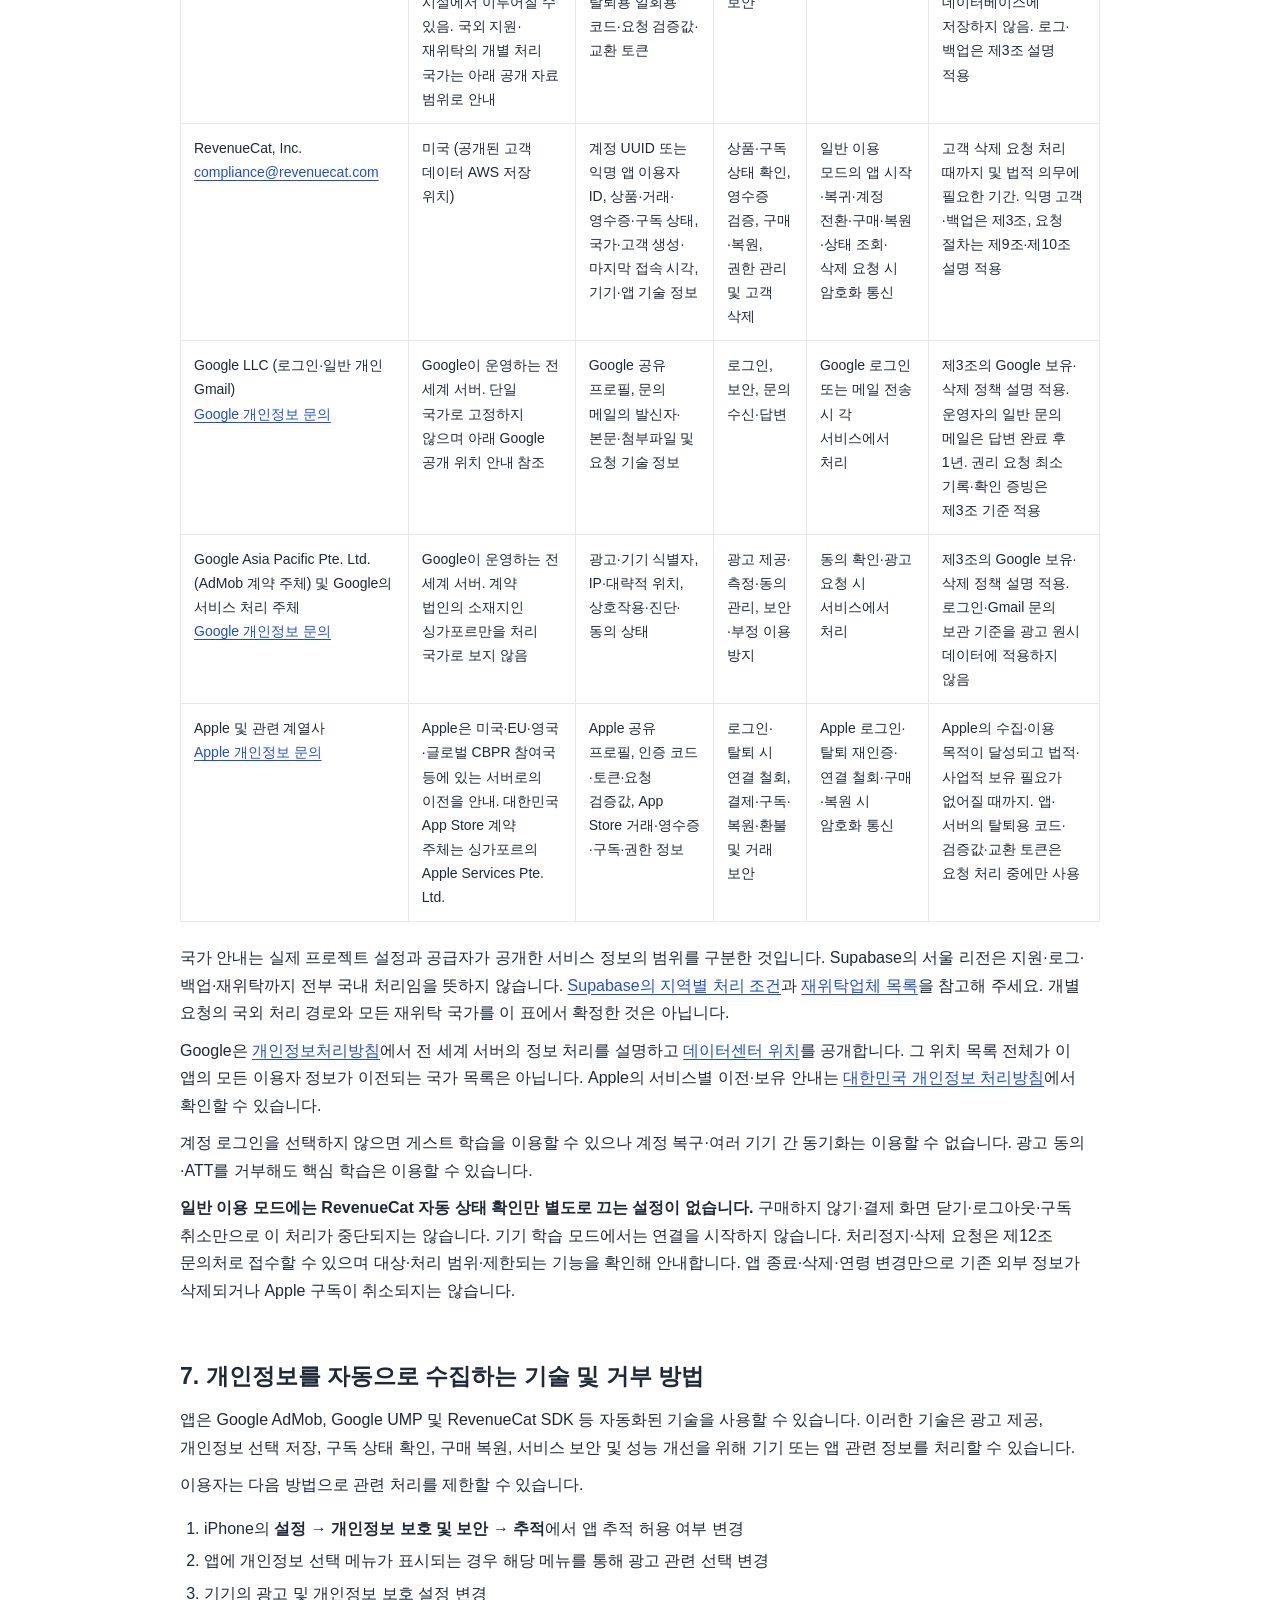
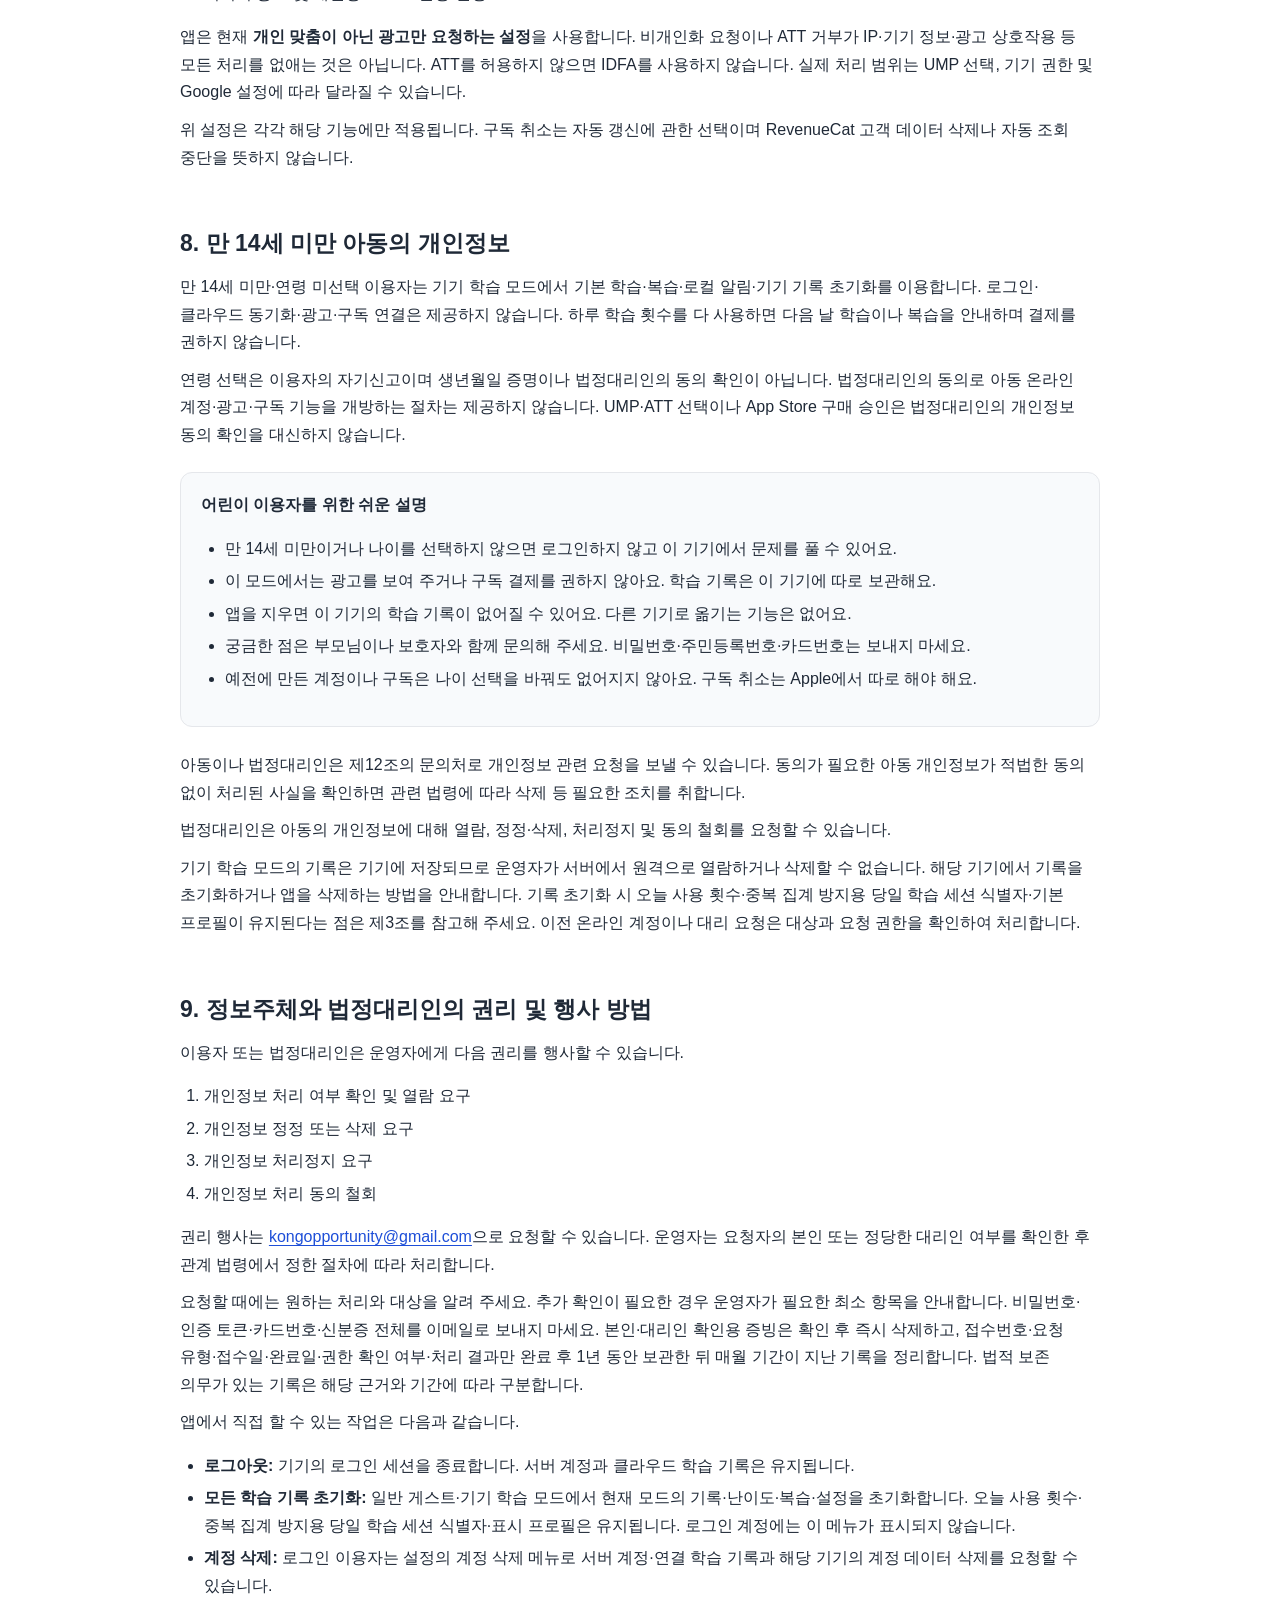
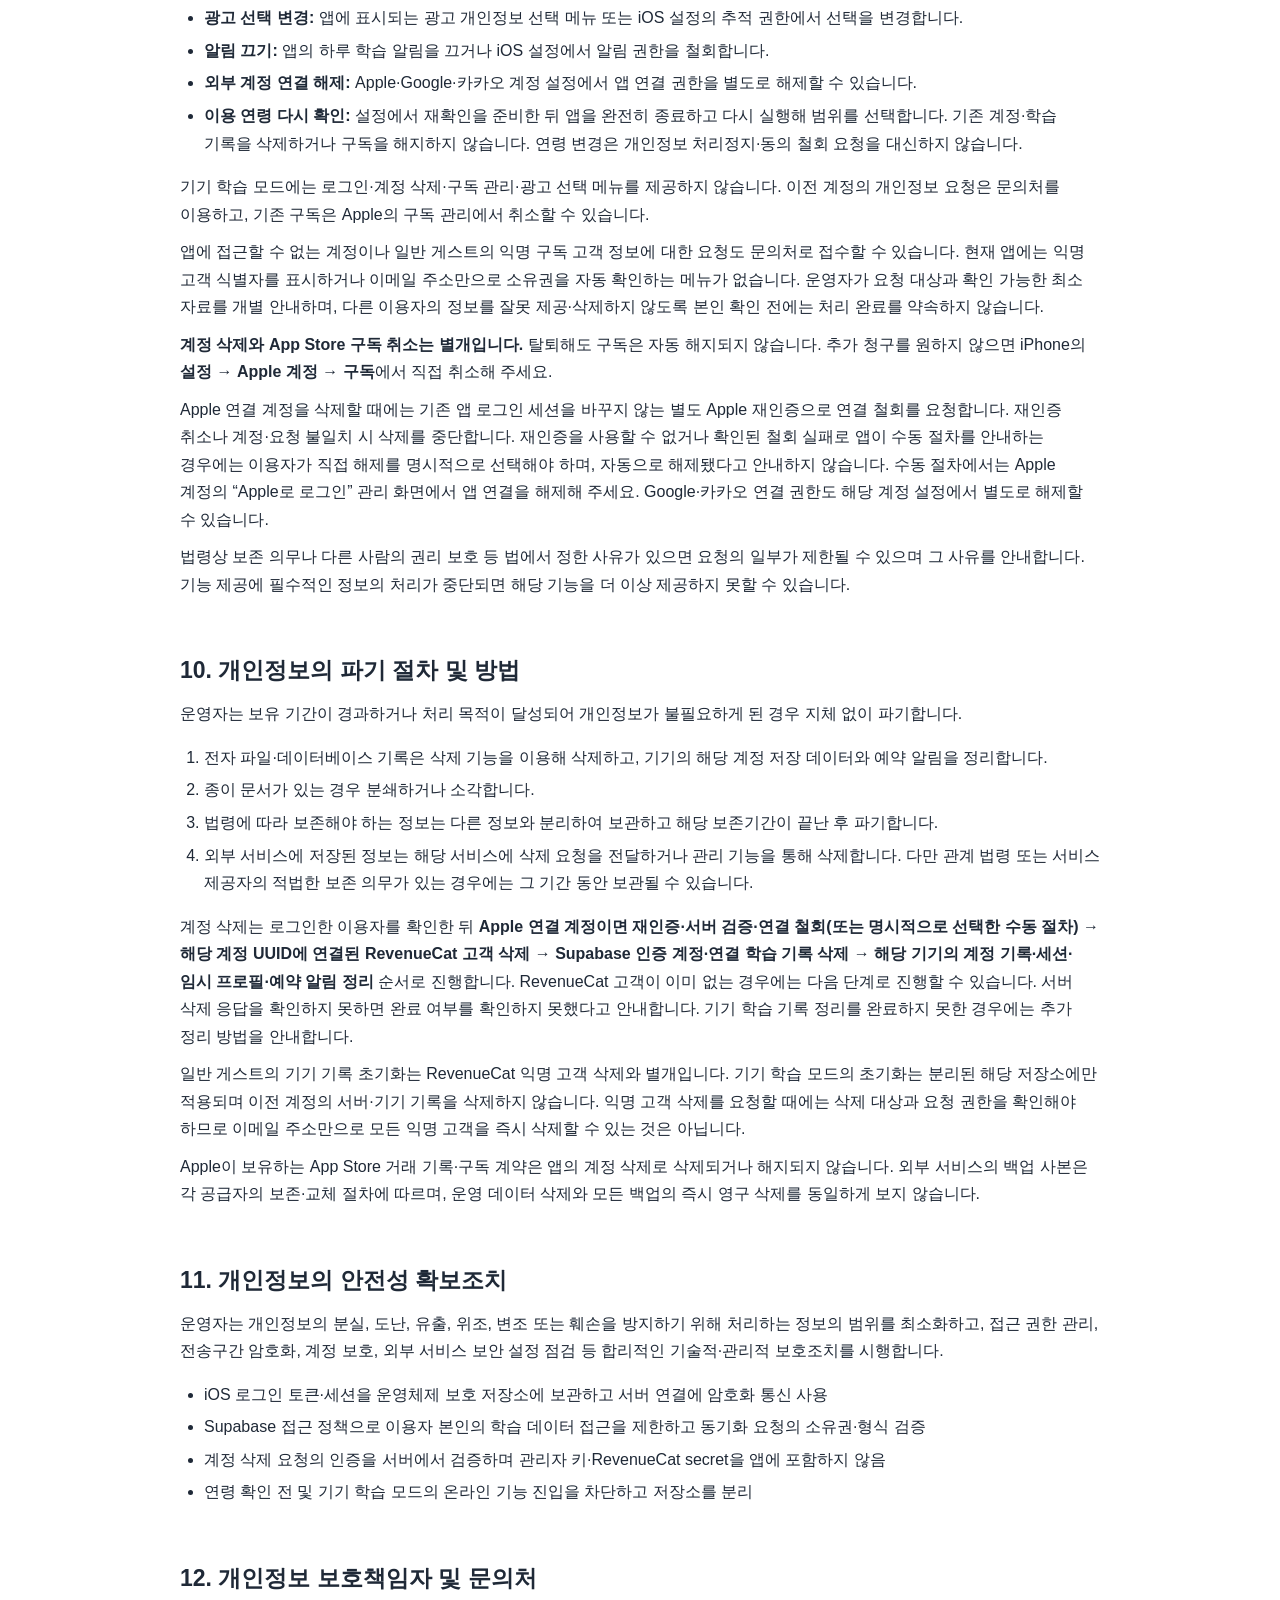
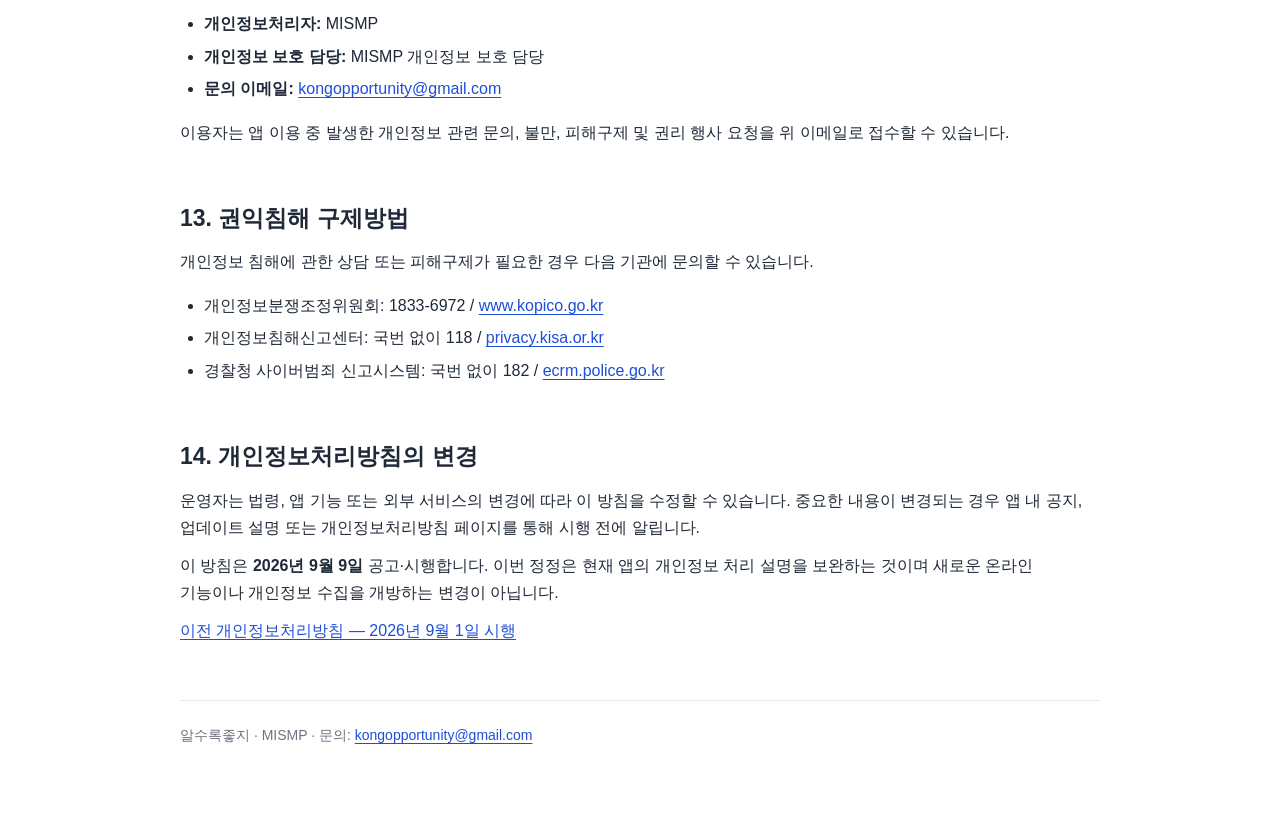
==== commit 87c3180a: "Update privacy policy for current app and preserve prior policy" ====
--- a/index.html
+++ b/index.html
@@ -3,7 +3,7 @@
 <head>
   <meta charset="utf-8" />
   <meta name="viewport" content="width=device-width, initial-scale=1" />
-  <meta name="description" content="알수록좋지 개인정보처리방침" />
+  <meta name="description" content="알수록좋지의 개인정보 처리, 학습 기록 보관, 계정 삭제 및 이용자 권리 안내" />
   <title>알수록좋지 개인정보처리방침</title>
   <style>
     :root {
@@ -62,33 +62,55 @@
 <body>
 <main>
   <h1>알수록좋지 개인정보처리방침</h1>
-  <div class="meta"><strong>공고일:</strong> 2026년 8월 31일<br><strong>시행일:</strong> 2026년 9월 1일</div>
+  <div class="meta"><strong>공고일:</strong> 2026년 9월 9일<br><strong>시행일:</strong> 2026년 9월 9일</div>
+
+  <aside class="notice" aria-label="주요 정정 내용">
+    <strong>현재 앱의 개인정보 처리에 맞춰 안내를 보완했습니다.</strong>
+    <p>로그인·학습 기록 동기화, 일반 게스트의 자동 구독 조회, 기기 학습 모드, 계정 삭제와 구독 취소의 차이를 설명합니다. 기능 설명은 iOS 1.0.0 (7)을 기준으로 하며 TestFlight 테스트에도 적용됩니다. 이전 테스트 버전은 연령 확인·삭제 절차 등이 다를 수 있으므로 최신 버전을 이용해 주세요.</p>
+    <p>이 방침의 공개 자체가 새로운 개인정보 수집·이용에 대한 동의를 대신하지 않습니다. <a href="history/2026-09-01.html">이전 방침 보기 — 2026년 9월 1일 시행</a></p>
+  </aside>
 
   <p>MISMP(이하 “운영자”)는 모바일 애플리케이션 <strong>알수록좋지</strong>(이하 “앱”)를 운영함에 있어 이용자의 개인정보를 중요하게 생각하며, 「개인정보 보호법」 등 관계 법령을 준수합니다. 운영자는 이용자에게 개인정보의 처리 목적과 방법을 알리고 관련 고충을 신속하게 처리하기 위하여 다음과 같이 개인정보처리방침을 수립·공개합니다.</p>
-  <div class="notice">본 방침은 대한민국 App Store를 통해 제공되는 iOS 앱에 적용됩니다.</div>
+  <div class="notice">본 방침은 대한민국 이용자를 대상으로 하는 iOS 앱과 TestFlight 테스트에 적용됩니다.</div>
 
   <h2>1. 개인정보의 처리 목적</h2>
   <p>운영자는 다음 목적을 위하여 필요한 범위에서 개인정보를 처리합니다.</p>
   <ol>
-    <li>앱 콘텐츠 및 기본 기능 제공</li>
+    <li>이용 연령 범위에 따른 기기 학습 모드·일반 이용 모드 구분과 기본 학습·복습 제공</li>
+    <li>Apple·Google·카카오 로그인, 계정 보호, 여러 기기 사이의 학습 기록 동기화</li>
+    <li>정답·오답, 복습 상태와 출제 이력을 이용한 난이도·문제 순서 조정</li>
     <li>광고 표시, 광고 빈도 관리, 광고 성과 측정 및 부정 이용 방지</li>
     <li>인앱결제 및 구독 상태 확인, 유료 기능 제공, 구매 복원 및 환불·분쟁 대응</li>
-    <li>이용자 문의 접수 및 답변</li>
+    <li>이용자 문의 접수·답변, 개인정보 권리 요청의 권한 확인 및 처리 결과 기록</li>
+    <li>이용자가 선택한 기기 내 학습 알림 예약, 계정·학습 기록 삭제 요청 처리</li>
     <li>앱의 안정성 확보, 오류 분석 및 서비스 품질 개선</li>
   </ol>
   <p>처리한 개인정보는 위 목적 외의 용도로 이용하지 않으며, 이용 목적이 변경되는 경우 관계 법령에 따라 필요한 조치를 이행합니다.</p>
 
   <h2>2. 처리하는 개인정보의 항목 및 수집 방법</h2>
-  <p>앱은 이용을 위해 별도의 회원가입을 요구하지 않으며, 이름, 전화번호, 생년월일 등을 필수로 직접 입력받지 않습니다. 다만 앱 이용 과정에서 다음 정보가 처리될 수 있습니다.</p>
+  <p>앱은 먼저 만 14세 미만·만 14세 이상·선택하지 않음 중 이용 연령 범위를 확인합니다. 정확한 생년월일은 받지 않습니다. 만 14세 미만이거나 연령을 선택하지 않으면 별도 <strong>기기 학습 모드</strong>를 이용합니다. 만 14세 이상을 선택한 일반 이용 모드에서는 계정 로그인 또는 게스트 이용을 선택할 수 있습니다.</p>
   <div class="table-wrap"><table>
     <thead><tr><th>구분</th><th>처리될 수 있는 항목</th><th>수집·처리 방법</th></tr></thead>
     <tbody>
-      <tr><td>이메일 문의</td><td>이메일 주소, 이메일에 표시된 이름, 문의 내용, 첨부파일, 발송·수신 시각</td><td>이용자가 문의 이메일로 직접 전송</td></tr>
-      <tr><td>광고 및 개인정보 선택</td><td>IP 주소, IP 주소를 기반으로 추정한 대략적 위치, 기기·앱 식별자, 이용자가 허용한 경우 광고 식별자(IDFA), 광고 노출·클릭·상호작용 정보, 앱 실행 및 이용 상호작용, 진단·성능 정보, 광고 개인정보 선택 상태</td><td>Google AdMob 및 Google User Messaging Platform(UMP) SDK를 통해 자동 처리</td></tr>
-      <tr><td>인앱결제·구독</td><td>RevenueCat 익명 앱 사용자 식별자, 상품 식별자, 구매·구독 이력 및 상태, 거래·영수증 검증 정보, 구매일·만료일, 구매 복원 결과, 앱·플랫폼 정보</td><td>Apple 인앱결제 및 RevenueCat SDK를 통해 자동 처리</td></tr>
-    </tbody>
-  </table></div>
-  <p>운영자는 이용자의 결제카드 번호나 Apple 계정 비밀번호를 직접 수집하거나 보관하지 않습니다. 결제수단 정보는 Apple이 처리하며, 운영자는 구독 상태와 거래 확인에 필요한 제한된 정보만 확인합니다.</p>
+      <tr><td>연령 확인</td><td>선택한 연령 범위, 연령 재확인 시 앱 실행을 구분하는 임시 식별자</td><td>최초 선택·재확인 결과를 기기에 저장. 생년월일 증명·법정대리인 동의 확인 정보는 받지 않음</td></tr>
+      <tr><td>Apple 로그인</td><td>Apple 이용자 식별자, Supabase 계정 UUID, Apple이 제공한 이메일·이름, 로그인 제공자, 인증 토큰·세션</td><td>이용자가 Apple 로그인을 선택할 때 Apple·Supabase를 통해 처리</td></tr>
+      <tr><td>Apple 연결 계정의 탈퇴</td><td>현재 계정과 Apple 이용자 식별자, 탈퇴용 재인증의 일회용 코드·요청 검증값(nonce), 코드 교환으로 받은 Apple 토큰</td><td>Apple 재인증 후 서버가 현재 계정과 검증값을 확인하고 연결 철회를 요청. 코드·검증값·교환 토큰은 요청 처리에 사용하고 앱·서버 데이터베이스에 저장하지 않음</td></tr>
+      <tr><td>Google·카카오 로그인</td><td>해당 서비스 이용자 식별자, Supabase 계정 UUID, 공유를 허용한 이름·닉네임·이메일·프로필 정보, 로그인 제공자, OAuth 코드·인증 토큰·세션</td><td>이용자가 해당 로그인을 선택할 때 로그인 제공자·Supabase를 통해 처리</td></tr>
+      <tr><td>계정 학습 동기화</td><td>계정 UUID, 동기화용 기기 UUID, 이벤트·세션·가져오기 식별자, 문제·지식 식별자, 분야·난이도, 정답·오답·복습·출제 이력, 학습 모드, 날짜·시각, 일일 목표·사용 횟수·연속 기록, 초기화·동기화 순서·체크포인트</td><td>로그인한 계정으로 학습하거나 일반 게스트의 기록을 첫 로그인 계정으로 가져올 때 Supabase와 동기화</td></tr>
+      <tr><td>일반 게스트 학습</td><td>게스트 표시 이름, 학습·복습·출제 이력, 목표·난이도, 진행 중 세션, 설정·무료 사용 횟수</td><td>기기에 저장. 로그인 전에는 학습 기록을 클라우드로 동기화하지 않음</td></tr>
+      <tr><td>기기 학습 모드</td><td>기본 표시 프로필, 학습·복습·출제 이력, 목표·난이도, 진행 중 세션, 설정·사용 횟수</td><td>일반 게스트·계정과 분리된 기기 저장소에 보관. 이후 로그인해도 이 기록은 계정으로 자동 가져오지 않음</td></tr>
+      <tr><td>구독 상태 확인·구매·복원</td><td>Supabase 계정 UUID 또는 RevenueCat 익명 앱 이용자 ID, 상품·오퍼링 식별자, 구매·복원·갱신·만료·취소·보류·구독 권한, 거래 시각·영수증 메타데이터, 국가, 고객 생성·마지막 접속 시각, 기기·운영체제·앱 기술 정보</td><td>일반 이용 모드의 앱 시작·복귀·계정 전환 시 자동 상태·상품 조회. 구매·복원 때 Apple·RevenueCat이 거래 정보를 처리. 거래 정보는 해당 정보가 있는 경우에 처리</td></tr>
+      <tr><td>광고 및 개인정보 선택</td><td>UMP 동의 상태·ATT 권한 상태, IP 주소·대략적 위치, 앱·기기 식별자, 허용한 경우 광고 식별자(IDFA), 광고 노출·클릭·앱 상호작용, 기기·앱 정보, 충돌·성능·기타 진단·부정 이용 방지 정보</td><td>일반 이용 모드의 무료 이용자에 대해 Google AdMob·UMP SDK가 동의 확인·광고 요청·표시 과정에서 처리</td></tr>
+      <tr><td>기기 내 알림</td><td>알림 권한, 사용 여부, 매일 오후 8시 알림 예약 정보</td><td>이용자가 알림을 켤 때 기기에서 예약. 원격 푸시 토큰을 수집하거나 서버에서 푸시 알림을 보내지 않음</td></tr>
+      <tr><td>자동 생성 기술 정보</td><td>IP 주소, 요청 시각, 앱·기기·운영체제 정보, 접속·오류·보안 로그</td><td>Supabase·RevenueCat·Google 등 온라인 연동 서비스 이용 과정에서 생성될 수 있음</td></tr>
+      <tr><td>이메일 문의</td><td>이메일 주소, 이메일에 표시된 이름, 문의 내용, 첨부파일, 발송·수신 시각</td><td>이용자가 문의 이메일로 직접 전송. 문의 수신·답변에 사용하는 Gmail에서도 처리</td></tr>
+      <tr><td>개인정보 권리 요청</td><td>요청 유형·처리 대상, 필요한 경우 본인·대리인 여부 확인에 필요한 최소 자료. 처리 기록에는 접수번호·요청 유형·접수일·완료일·권한 확인 여부·처리 결과</td><td>이용자가 문의처로 요청하면 필요한 최소 범위를 안내한 뒤 확인. 증빙 원자료는 처리 기록에 복사하지 않음</td></tr>
+    </tbody>
+  </table></div>
+  <p>운영자는 이용자의 결제카드 번호나 Apple·Google·카카오 계정 비밀번호를 직접 수집하거나 보관하지 않습니다. 결제수단 정보는 Apple이 처리합니다. 동기화용 기기 UUID는 학습 이벤트의 중복 처리를 막기 위해 앱이 무작위로 만든 값이며 광고 식별자나 하드웨어 일련번호가 아닙니다.</p>
+  <p>Apple이 최초 승인 때 제공한 이름은 계정 프로필 반영까지 기기에 임시 보관한 뒤 임시 사본을 삭제합니다. 로그인 토큰·세션은 iOS 운영체제의 보호 저장소에 보관합니다.</p>
+  <p><strong>일반 게스트의 학습 기록이 기기에만 저장된다는 설명은 앱의 모든 외부 전송이 없다는 뜻이 아닙니다.</strong> 일반 게스트도 RevenueCat 익명 고객으로 구독·상품 조회 대상이 되며 광고 과정에서 Google이 정보를 처리할 수 있습니다. 구매하지 않거나 결제 화면을 열지 않아도 구독 상태 확인이 이루어질 수 있습니다. SDK 캐시를 사용할 수 있으므로 매 실행마다 새 서버 요청이 발생한다는 뜻은 아닙니다.</p>
+  <p>기기 학습 모드에서는 로그인 세션 복원·Supabase 동기화·RevenueCat 연결과 조회·Google 광고 및 동의 SDK 시작을 차단하도록 구성했습니다. 직접 여는 외부 웹페이지나 보내는 문의 메일은 해당 외부 서비스에서 처리합니다.</p>
   <p>처리되는 세부 항목은 기기 설정, iOS 권한, SDK 버전 및 외부 서비스 설정에 따라 달라질 수 있습니다.</p>
 
   <h2>3. 개인정보의 처리 및 보유 기간</h2>
@@ -96,46 +118,71 @@
   <div class="table-wrap"><table>
     <thead><tr><th>구분</th><th>보유 기간</th></tr></thead>
     <tbody>
-      <tr><td>일반 문의 정보</td><td>문의 처리 완료 후 1년</td></tr>
-      <tr><td>소비자 불만 또는 분쟁처리에 관한 기록</td><td>3년</td></tr>
-      <tr><td>계약 또는 청약철회 등에 관한 기록</td><td>5년</td></tr>
-      <tr><td>대금결제 및 재화·서비스 공급에 관한 기록</td><td>5년</td></tr>
-      <tr><td>광고 SDK가 처리하는 정보</td><td>운영자가 원시 식별정보를 별도 서버에 직접 저장하지 않으며, 각 서비스 제공자의 개인정보처리방침 및 보유 정책에 따름</td></tr>
-      <tr><td>구매·구독 관리 정보</td><td>구독 및 유료 기능 제공 기간과 구매 복원·환불·분쟁 처리에 필요한 기간. 법령상 보존이 필요한 거래기록은 최대 5년</td></tr>
-    </tbody>
-  </table></div>
+      <tr><td>계정·프로필·클라우드 학습 기록</td><td>계정 삭제 완료 때까지. 운영 데이터 삭제와 공급자의 백업 사본 정리 시점은 다를 수 있음. 아래 백업 설명 참조</td></tr>
+      <tr><td>인증 토큰·세션 / Apple 이름 임시 사본</td><td>토큰·세션은 로그아웃·계정 삭제·만료·폐기 때까지. 이름 임시 사본은 계정 프로필 반영 완료 때까지</td></tr>
+      <tr><td>Apple 탈퇴용 코드·요청 검증값·교환 토큰</td><td>탈퇴 요청 처리 중 사용하며 앱·서버 데이터베이스에 저장하지 않음. 일반 로그인 세션과 구분</td></tr>
+      <tr><td>일반 게스트 학습 기록·설정</td><td>기기 기록 초기화 또는 앱 삭제 때까지. 초기화해도 오늘 사용 횟수와 중복 집계 방지용 당일 학습 세션 식별자는 유지. 첫 로그인 시 해당 계정으로 가져올 수 있음</td></tr>
+      <tr><td>일반 게스트 표시 프로필</td><td>학습 초기화로는 삭제되지 않음. 로그인 옵션으로 돌아가거나 계정 로그인·앱 삭제 시 기기에서 제거</td></tr>
+      <tr><td>기기 학습 모드 기록·설정·프로필</td><td>해당 모드의 기록 초기화 또는 앱 삭제 때까지. 초기화 시 오늘 사용 횟수·중복 집계 방지용 당일 학습 세션 식별자·기본 프로필은 유지. 연령 변경만으로 삭제하거나 계정에 합치지 않음</td></tr>
+      <tr><td>기기에 저장한 연령 선택</td><td>재확인 후 새 선택으로 교체하며 과거 선택 이력을 쌓지 않음. 재확인 중에는 앱 재실행 확인 표식을 저장. 학습 초기화와 별개이며 앱 삭제 시 기기에서 제거</td></tr>
+      <tr><td>기기 내 알림 예약</td><td>알림 끄기, 계정 삭제 또는 앱 삭제 때까지</td></tr>
+      <tr><td>일반 문의 정보</td><td><strong>답변 완료 후 1년.</strong> 기간이 지난 메일과 별도 보관한 첨부파일은 정기 점검하여 삭제. 법적 보존 의무가 있는 기록은 구분하여 처리</td></tr>
+      <tr><td>개인정보 권리 요청의 최소 처리 기록</td><td><strong>처리 완료 후 1년.</strong> 매월 보유 기간이 지난 기록을 점검하여 삭제. 법적 보존 의무가 적용되는 기록은 해당 근거·기간에 따라 분리 보관</td></tr>
+      <tr><td>본인·대리인 확인용 증빙</td><td><strong>확인 후 즉시 삭제.</strong> 증빙이 포함된 원메일·첨부파일·내려받은 사본을 일반 문의의 1년 보관 대상으로 남기지 않음</td></tr>
+      <tr><td>소비자 불만 또는 분쟁처리에 관한 기록</td><td>전자상거래법상 보존 의무가 적용되는 기록은 3년</td></tr>
+      <tr><td>계약 또는 청약철회 등에 관한 기록</td><td>전자상거래법상 보존 의무가 적용되는 기록은 5년</td></tr>
+      <tr><td>대금결제 및 재화·서비스 공급에 관한 기록</td><td>전자상거래법상 보존 의무가 적용되는 기록은 5년</td></tr>
+      <tr><td>RevenueCat 고객·구독 정보</td><td>로그인 계정에 연결된 고객 정보는 계정 삭제에 따른 고객 삭제 요청 처리 때까지. 익명 고객 정보는 앱 삭제만으로 자동 삭제되지 않으며 대상 확인 후 별도 삭제 요청 필요. 법적 보존 의무가 있는 거래 기록은 구분하여 보관</td></tr>
+      <tr><td>Google 광고·동의·진단 정보</td><td>Google의 보유 정책·설정, 이용자의 선택 및 적용 법령에 따른 기간</td></tr>
+      <tr><td>Supabase 플랫폼 로그</td><td>현재 Free 요금제에서 운영자가 조회할 수 있는 범위는 최근 1일. 조회 가능 기간은 공급자의 모든 로그가 삭제되는 시점과 다름</td></tr>
+      <tr><td>DB 인증 감사 로그</td><td>현재 확인한 설정에서는 인증 감사 로그의 DB 별도 기록 기능을 사용하지 않음. 이 설정은 과거 기록 삭제나 Supabase 외부 로그 저장 중단을 뜻하지 않음</td></tr>
+      <tr><td>백업 및 공급자 보관 사본</td><td>운영 데이터의 삭제와 별도로 공급자의 백업·보관·교체 절차가 적용됨. 법적 보존이 필요한 사본은 해당 의무에 따른 기간. 모든 사본의 삭제 완료일을 동일한 일수로 확정하여 안내하지 않음</td></tr>
+    </tbody>
+  </table></div>
+
+  <p>현재 Supabase 프로젝트는 Free 요금제·대한민국 서울 리전을 사용합니다. <a href="https://supabase.com/docs/guides/troubleshooting/check-usage-for-monthly-active-users-mau-MwZaBs" target="_blank" rel="noopener noreferrer">플랫폼 로그 조회 범위</a>와 <a href="https://supabase.com/docs/guides/auth/audit-logs" target="_blank" rel="noopener noreferrer">선택적 DB 인증 감사 로그</a>는 서로 다릅니다. 대시보드에 백업이 없다고 표시되더라도 공급자 보관 사본이 없다는 뜻은 아닙니다. Supabase는 현재 Free 프로젝트에도 최대 7개의 일일 백업을 만들 수 있고 유료 전환 후 접근할 수 있다고 안내하면서 정책 변경 가능성을 명시합니다. 이는 이 프로젝트의 모든 백업이 특정 시점에 삭제된다는 보장이 아닙니다. <a href="https://supabase.com/docs/guides/troubleshooting/will-backups-be-accessible-from-the-dashboard-immediately-after-upgrading-to-a-paid-plan-hXY4rs" target="_blank" rel="noopener noreferrer">Free 프로젝트 백업 안내</a></p>
+  <p>로그·백업에 관한 위 설명은 2026년 9월 9일의 운영 설정과 공급자의 공개 자료를 기준으로 합니다. 조회 가능한 로그 기간이나 현재 설정만으로 과거 기록·모든 공급자 사본의 삭제 완료를 확인할 수는 없습니다. 계정 삭제 시 운영 데이터 삭제를 요청하지만 공급자의 모든 백업이 즉시 영구 삭제된다고 약속하지 않습니다.</p>
+  <p>Google이 자체 처리하는 정보는 데이터 종류에 따라 이용자의 삭제, Google 계정 삭제 또는 목적별 보유 기간의 종료까지 보관되며 보안·법적 의무 등에 따른 예외가 있을 수 있습니다. <a href="https://policies.google.com/technologies/retention?hl=ko" target="_blank" rel="noopener noreferrer">Google 보유·삭제 정책</a>을 참고해 주세요. 운영자가 관리하는 문의 메일에는 위의 답변 완료 후 1년 기준을 별도로 적용합니다. RevenueCat의 고객 삭제는 운영 고객 기록을 대상으로 하며 공급자의 백업·보관 절차 및 법적 보존 의무와 구분됩니다. 모든 개인정보를 일괄 3년·5년 보관한다는 뜻은 아닙니다.</p>
 
   <h2>4. 개인정보의 제3자 제공</h2>
   <p>운영자는 원칙적으로 이용자의 개인정보를 제3자에게 제공하지 않습니다. 다만 다음의 경우에는 예외로 합니다.</p>
   <ol>
     <li>이용자가 사전에 동의한 경우</li>
     <li>법령에 특별한 규정이 있거나 법적 의무를 이행하기 위해 필요한 경우</li>
-    <li>이용자와의 계약 이행 및 서비스 제공을 위해 외부 서비스가 정보를 직접 처리하거나 처리업무를 수행하는 경우</li>
-  </ol>
+  </ol>
+  <p>아래 처리위탁과 외부 사업자가 자기 서비스 이용 과정에서 직접 처리하는 정보를 구분합니다. 외부 서비스를 사용한다는 사실만으로 목적을 벗어난 제3자 제공이 허용되는 것은 아닙니다.</p>
 
   <h2>5. 외부 서비스 및 개인정보 처리업무</h2>
   <p>앱은 아래 외부 서비스를 사용합니다. 각 서비스 제공자는 서비스의 성격에 따라 운영자의 수탁자 또는 독립적인 개인정보처리자로서 정보를 처리할 수 있습니다.</p>
   <div class="table-wrap"><table>
     <thead><tr><th>서비스 제공자</th><th>이용 목적</th><th>관련 정보</th></tr></thead>
     <tbody>
-      <tr><td>Google Asia Pacific Pte. Ltd. 및 Google LLC</td><td>AdMob 광고 제공, 광고 성과 측정, 부정 이용 방지, UMP를 통한 개인정보 선택 관리</td><td><a href="https://policies.google.com/privacy?hl=ko" target="_blank" rel="noopener noreferrer">Google 개인정보처리방침</a><br><a href="https://policies.google.com/technologies/partner-sites?hl=ko" target="_blank" rel="noopener noreferrer">Google 서비스를 사용하는 앱의 정보 처리 안내</a></td></tr>
-      <tr><td>RevenueCat, Inc.</td><td>구매 영수증 검증, 구독 상태 관리, 유료 기능 활성화, 구매 복원, 구매 관련 분석</td><td><a href="https://www.revenuecat.com/privacy/" target="_blank" rel="noopener noreferrer">RevenueCat Privacy Policy</a></td></tr>
-      <tr><td>Apple 및 관련 계열사</td><td>App Store 배포, 인앱결제·구독·환불 처리, 거래 보안 및 부정 사용 방지</td><td><a href="https://www.apple.com/legal/privacy/kr/" target="_blank" rel="noopener noreferrer">Apple 개인정보 처리방침</a></td></tr>
+      <tr><td>Supabase Pte. Ltd. (표준 서비스 약관·데이터 처리 계약 기준)</td><td>인증·계정·프로필 저장, 학습 기록 동기화, Apple 탈퇴용 재인증 정보 검증·연결 철회 요청, 계정 삭제 및 보안 로그</td><td><a href="https://supabase.com/privacy" target="_blank" rel="noopener noreferrer">Supabase 개인정보 안내</a><br><a href="https://supabase.com/legal/customer-resources/data-processing-addendum" target="_blank" rel="noopener noreferrer">데이터 처리 계약</a></td></tr>
+      <tr><td>Google LLC</td><td>Google 로그인, 일반 개인 Gmail을 통한 문의 수신·답변</td><td><a href="https://policies.google.com/privacy?hl=ko" target="_blank" rel="noopener noreferrer">Google 개인정보처리방침</a><br><a href="https://policies.google.com/terms?gl=kr&amp;hl=ko" target="_blank" rel="noopener noreferrer">대한민국 Google 약관</a></td></tr>
+      <tr><td>Google Asia Pacific Pte. Ltd.</td><td>AdMob 광고 제공·측정·진단·부정 이용 방지, UMP 선택 관리. 운영자 계정에 적용되는 광고 서비스 계약 주체</td><td><a href="https://policies.google.com/privacy?hl=ko" target="_blank" rel="noopener noreferrer">Google 개인정보처리방침</a><br><a href="https://support.google.com/admob/answer/2772511?hl=ko" target="_blank" rel="noopener noreferrer">AdMob 계약 주체 안내</a></td></tr>
+      <tr><td>RevenueCat, Inc.</td><td>상품·구독 상태 조회, 영수증 검증, 구매·복원·권한 관리, 계정 고객 식별·삭제 및 구매 관련 분석</td><td><a href="https://www.revenuecat.com/privacy-policy" target="_blank" rel="noopener noreferrer">RevenueCat 개인정보 안내</a><br><a href="https://www.revenuecat.com/dpa" target="_blank" rel="noopener noreferrer">데이터 처리 계약</a></td></tr>
+      <tr><td>Apple 및 관련 계열사 (대한민국 App Store: Apple Services Pte. Ltd.)</td><td>Apple 로그인·연결 철회, App Store 인앱결제·구독·환불, 거래 보안. Apple 로그인과 App Store 처리 범위를 구분</td><td><a href="https://www.apple.com/legal/privacy/kr/" target="_blank" rel="noopener noreferrer">Apple 개인정보 처리방침</a><br><a href="https://www.apple.com/legal/internet-services/itunes/kr/terms.html" target="_blank" rel="noopener noreferrer">대한민국 미디어 서비스 약관</a></td></tr>
+      <tr><td>주식회사 카카오</td><td>카카오 로그인 및 이용자가 공유를 허용한 프로필 정보 제공</td><td><a href="https://www.kakao.com/policy/privacy?lang=ko" target="_blank" rel="noopener noreferrer">카카오 개인정보처리방침</a></td></tr>
     </tbody>
   </table></div>
   <p>운영자는 외부 서비스가 개인정보를 안전하게 처리하도록 해당 서비스의 약관, 개인정보보호 조건 및 보안 조치를 확인하고 필요한 범위에서 관리합니다.</p>
 
   <h2>6. 개인정보의 국외 이전</h2>
-  <p>앱은 광고 및 구독 서비스를 제공하기 위해 다음과 같이 개인정보가 국외에서 처리·보관되도록 할 수 있습니다. 국외 이전은 이용자와의 서비스 이용계약 체결·이행에 필요한 처리위탁·보관을 위해 이루어지며, 별도 동의가 필요한 경우에는 이용자의 동의를 받은 후 처리합니다.</p>
+  <p>일반 이용 모드의 로그인·동기화·자동 구독 상태 확인·구매·복원·광고와 이용자가 직접 보내는 문의 메일 과정에서 국외 처리가 발생할 수 있습니다. 기능 제공을 위한 처리위탁·보관과 외부 사업자가 직접 수행하는 인증·결제·광고 처리를 구분하여 아래와 같이 안내합니다. 별도 동의가 필요한 처리를 이 방침의 공개만으로 동의한 것으로 간주하지 않습니다.</p>
   <div class="table-wrap"><table>
     <thead><tr><th>이전받는 자 및 연락처</th><th>이전 국가</th><th>이전되는 항목</th><th>이전 목적</th><th>이전 시기 및 방법</th><th>보유·이용 기간</th></tr></thead>
     <tbody>
-      <tr><td>Google Asia Pacific Pte. Ltd., Google LLC<br><a href="https://support.google.com/policies/answer/9581826?hl=ko" target="_blank" rel="noopener noreferrer">개인정보 고객센터</a></td><td>싱가포르, 미국 및 Google이 운영하는 데이터센터 소재 국가</td><td>IP 주소, 대략적 위치, 기기·앱 식별자, 광고 식별자(허용된 경우), 광고·앱 상호작용, 진단·성능 정보, 개인정보 선택 상태</td><td>광고 제공·측정, 보안, 부정 이용 방지, 개인정보 선택 관리</td><td>앱 실행 및 광고 요청 시 암호화된 네트워크를 통해 전송</td><td>처리 목적 달성 시 또는 Google의 개인정보처리방침 및 보유 정책에 따른 기간</td></tr>
-      <tr><td>RevenueCat, Inc.<br><a href="mailto:compliance@revenuecat.com">compliance@revenuecat.com</a></td><td>미국</td><td>익명 앱 사용자 식별자, 상품 식별자, 구매·구독 이력 및 상태, 거래·영수증 검증 정보, 앱·플랫폼 정보</td><td>구독 검증·관리, 유료 기능 제공, 구매 복원, 부정 이용 방지</td><td>앱 실행, 구매 및 복원 시 암호화된 네트워크를 통해 전송</td><td>구독 서비스 제공 및 법적·계약상 의무 이행에 필요한 기간</td></tr>
-      <tr><td>Apple Services Pte. Ltd. 및 Apple 관련 계열사<br><a href="https://www.apple.com/legal/privacy/contact/" target="_blank" rel="noopener noreferrer">Apple 개인정보 문의</a></td><td>싱가포르 및 Apple의 서비스 제공에 필요한 국가</td><td>Apple 계정 및 결제 관련 정보, 상품·거래 식별자, 구매·구독 상태</td><td>App Store 결제·구독·환불 처리 및 거래 보안</td><td>이용자가 App Store에서 구매·복원할 때 전자적 전송</td><td>Apple 개인정보처리방침 및 관계 법령에 따른 기간</td></tr>
-    </tbody>
-  </table></div>
-  <p>이용자는 iOS의 추적 설정과, 앱에 개인정보 선택 메뉴가 표시되는 경우 해당 메뉴를 통해 맞춤형 광고와 관련된 처리를 제한할 수 있습니다. 이를 거부하더라도 앱의 기본 콘텐츠는 이용할 수 있으나, 맞춤형 광고 대신 비맞춤형 또는 제한된 광고가 표시될 수 있습니다. 구매·구독 처리에 필요한 정보의 국외 처리를 원하지 않는 경우 인앱결제를 진행하지 않을 수 있으며, 이 경우 유료 기능 이용 및 구매 복원이 제한됩니다.</p>
+      <tr><td>Supabase Pte. Ltd. (표준 계약 기준)<br><a href="mailto:privacy@supabase.com">privacy@supabase.com</a></td><td>기본 저장·주된 처리: 대한민국 서울. 그 밖의 서비스 처리는 Supabase 또는 재위탁업체의 시설에서 이루어질 수 있음. 국외 지원·재위탁의 개별 처리 국가는 아래 공개 자료 범위로 안내</td><td>계정·프로필·세션, 계정·기기 UUID, 학습 이벤트·체크포인트, 접속·보안 로그, Apple 탈퇴용 일회용 코드·요청 검증값·교환 토큰</td><td>인증, 저장·동기화, Apple 권한 철회, 계정 삭제·보안</td><td>로그인·동기화·탈퇴 재인증·삭제 요청 시 암호화 통신</td><td>계정 삭제 완료 때까지. Apple 탈퇴용 코드·검증값·교환 토큰은 요청 처리에만 사용하고 앱·서버 데이터베이스에 저장하지 않음. 로그·백업은 제3조 설명 적용</td></tr>
+      <tr><td>RevenueCat, Inc.<br><a href="mailto:compliance@revenuecat.com">compliance@revenuecat.com</a></td><td>미국 (공개된 고객 데이터 AWS 저장 위치)</td><td>계정 UUID 또는 익명 앱 이용자 ID, 상품·거래·영수증·구독 상태, 국가·고객 생성·마지막 접속 시각, 기기·앱 기술 정보</td><td>상품·구독 상태 확인, 영수증 검증, 구매·복원, 권한 관리 및 고객 삭제</td><td>일반 이용 모드의 앱 시작·복귀·계정 전환·구매·복원·상태 조회·삭제 요청 시 암호화 통신</td><td>고객 삭제 요청 처리 때까지 및 법적 의무에 필요한 기간. 익명 고객·백업은 제3조, 요청 절차는 제9조·제10조 설명 적용</td></tr>
+      <tr><td>Google LLC (로그인·일반 개인 Gmail)<br><a href="https://support.google.com/policies/troubleshooter/7575787" target="_blank" rel="noopener noreferrer">Google 개인정보 문의</a></td><td>Google이 운영하는 전 세계 서버. 단일 국가로 고정하지 않으며 아래 Google 공개 위치 안내 참조</td><td>Google 공유 프로필, 문의 메일의 발신자·본문·첨부파일 및 요청 기술 정보</td><td>로그인, 보안, 문의 수신·답변</td><td>Google 로그인 또는 메일 전송 시 각 서비스에서 처리</td><td>제3조의 Google 보유·삭제 정책 설명 적용. 운영자의 일반 문의 메일은 답변 완료 후 1년. 권리 요청 최소 기록·확인 증빙은 제3조 기준 적용</td></tr>
+      <tr><td>Google Asia Pacific Pte. Ltd. (AdMob 계약 주체) 및 Google의 서비스 처리 주체<br><a href="https://support.google.com/policies/troubleshooter/7575787" target="_blank" rel="noopener noreferrer">Google 개인정보 문의</a></td><td>Google이 운영하는 전 세계 서버. 계약 법인의 소재지인 싱가포르만을 처리 국가로 보지 않음</td><td>광고·기기 식별자, IP·대략적 위치, 상호작용·진단·동의 상태</td><td>광고 제공·측정·동의 관리, 보안·부정 이용 방지</td><td>동의 확인·광고 요청 시 서비스에서 처리</td><td>제3조의 Google 보유·삭제 정책 설명 적용. 로그인·Gmail 문의 보관 기준을 광고 원시 데이터에 적용하지 않음</td></tr>
+      <tr><td>Apple 및 관련 계열사<br><a href="https://www.apple.com/legal/privacy/contact/" target="_blank" rel="noopener noreferrer">Apple 개인정보 문의</a></td><td>Apple은 미국·EU·영국·글로벌 CBPR 참여국 등에 있는 서버로의 이전을 안내. 대한민국 App Store 계약 주체는 싱가포르의 Apple Services Pte. Ltd.</td><td>Apple 공유 프로필, 인증 코드·토큰·요청 검증값, App Store 거래·영수증·구독·권한 정보</td><td>로그인·탈퇴 시 연결 철회, 결제·구독·복원·환불 및 거래 보안</td><td>Apple 로그인·탈퇴 재인증·연결 철회·구매·복원 시 암호화 통신</td><td>Apple의 수집·이용 목적이 달성되고 법적·사업적 보유 필요가 없어질 때까지. 앱·서버의 탈퇴용 코드·검증값·교환 토큰은 요청 처리 중에만 사용</td></tr>
+    </tbody>
+  </table></div>
+  <p>국가 안내는 실제 프로젝트 설정과 공급자가 공개한 서비스 정보의 범위를 구분한 것입니다. Supabase의 서울 리전은 지원·로그·백업·재위탁까지 전부 국내 처리임을 뜻하지 않습니다. <a href="https://supabase.com/legal/customer-resources/data-processing-addendum" target="_blank" rel="noopener noreferrer">Supabase의 지역별 처리 조건</a>과 <a href="https://supabase.com/legal/customer-resources/subprocessor-list" target="_blank" rel="noopener noreferrer">재위탁업체 목록</a>을 참고해 주세요. 개별 요청의 국외 처리 경로와 모든 재위탁 국가를 이 표에서 확정한 것은 아닙니다.</p>
+  <p>Google은 <a href="https://policies.google.com/privacy?hl=ko" target="_blank" rel="noopener noreferrer">개인정보처리방침</a>에서 전 세계 서버의 정보 처리를 설명하고 <a href="https://datacenters.google/locations/" target="_blank" rel="noopener noreferrer">데이터센터 위치</a>를 공개합니다. 그 위치 목록 전체가 이 앱의 모든 이용자 정보가 이전되는 국가 목록은 아닙니다. Apple의 서비스별 이전·보유 안내는 <a href="https://www.apple.com/legal/privacy/kr/" target="_blank" rel="noopener noreferrer">대한민국 개인정보 처리방침</a>에서 확인할 수 있습니다.</p>
+  <p>계정 로그인을 선택하지 않으면 게스트 학습을 이용할 수 있으나 계정 복구·여러 기기 간 동기화는 이용할 수 없습니다. 광고 동의·ATT를 거부해도 핵심 학습은 이용할 수 있습니다.</p>
+  <p><strong>일반 이용 모드에는 RevenueCat 자동 상태 확인만 별도로 끄는 설정이 없습니다.</strong> 구매하지 않기·결제 화면 닫기·로그아웃·구독 취소만으로 이 처리가 중단되지는 않습니다. 기기 학습 모드에서는 연결을 시작하지 않습니다. 처리정지·삭제 요청은 제12조 문의처로 접수할 수 있으며 대상·처리 범위·제한되는 기능을 확인해 안내합니다. 앱 종료·삭제·연령 변경만으로 기존 외부 정보가 삭제되거나 Apple 구독이 취소되지는 않습니다.</p>
 
   <h2>7. 개인정보를 자동으로 수집하는 기술 및 거부 방법</h2>
   <p>앱은 Google AdMob, Google UMP 및 RevenueCat SDK 등 자동화된 기술을 사용할 수 있습니다. 이러한 기술은 광고 제공, 개인정보 선택 저장, 구독 상태 확인, 구매 복원, 서비스 보안 및 성능 개선을 위해 기기 또는 앱 관련 정보를 처리할 수 있습니다.</p>
@@ -144,14 +191,26 @@
     <li>iPhone의 <strong>설정 → 개인정보 보호 및 보안 → 추적</strong>에서 앱 추적 허용 여부 변경</li>
     <li>앱에 개인정보 선택 메뉴가 표시되는 경우 해당 메뉴를 통해 광고 관련 선택 변경</li>
     <li>기기의 광고 및 개인정보 보호 설정 변경</li>
-    <li>인앱결제를 진행하지 않거나 Apple 계정의 구독 관리 메뉴에서 구독 취소</li>
-  </ol>
-  <p>일부 정보 처리를 제한하면 맞춤형 광고, 구매 복원 또는 유료 기능 제공이 제한될 수 있습니다.</p>
+  </ol>
+  <p>앱은 현재 <strong>개인 맞춤이 아닌 광고만 요청하는 설정</strong>을 사용합니다. 비개인화 요청이나 ATT 거부가 IP·기기 정보·광고 상호작용 등 모든 처리를 없애는 것은 아닙니다. ATT를 허용하지 않으면 IDFA를 사용하지 않습니다. 실제 처리 범위는 UMP 선택, 기기 권한 및 Google 설정에 따라 달라질 수 있습니다.</p>
+  <p>위 설정은 각각 해당 기능에만 적용됩니다. 구독 취소는 자동 갱신에 관한 선택이며 RevenueCat 고객 데이터 삭제나 자동 조회 중단을 뜻하지 않습니다.</p>
 
   <h2>8. 만 14세 미만 아동의 개인정보</h2>
-  <p>앱은 특정 연령층만을 주된 대상으로 하는 어린이 전용 앱이 아니며, 별도의 회원가입이나 생년월일 입력을 요구하지 않습니다. 운영자는 만 14세 미만 아동의 개인정보를 법정대리인의 동의 없이 의도적으로 수집하지 않습니다.</p>
-  <p>만 14세 미만 이용자가 이메일 문의 등을 통해 개인정보를 제공할 필요가 있는 경우에는 부모 또는 법정대리인을 통해 문의해 주시기 바랍니다. 운영자가 법정대리인의 적법한 동의 없이 아동의 개인정보가 수집된 사실을 알게 된 경우, 관계 법령에 따라 해당 정보를 지체 없이 삭제하거나 필요한 조치를 취합니다.</p>
+  <p>만 14세 미만·연령 미선택 이용자는 기기 학습 모드에서 기본 학습·복습·로컬 알림·기기 기록 초기화를 이용합니다. 로그인·클라우드 동기화·광고·구독 연결은 제공하지 않습니다. 하루 학습 횟수를 다 사용하면 다음 날 학습이나 복습을 안내하며 결제를 권하지 않습니다.</p>
+  <p>연령 선택은 이용자의 자기신고이며 생년월일 증명이나 법정대리인의 동의 확인이 아닙니다. 법정대리인의 동의로 아동 온라인 계정·광고·구독 기능을 개방하는 절차는 제공하지 않습니다. UMP·ATT 선택이나 App Store 구매 승인은 법정대리인의 개인정보 동의 확인을 대신하지 않습니다.</p>
+  <div class="notice" aria-label="어린이 이용자를 위한 쉬운 설명">
+    <strong>어린이 이용자를 위한 쉬운 설명</strong>
+    <ul>
+      <li>만 14세 미만이거나 나이를 선택하지 않으면 로그인하지 않고 이 기기에서 문제를 풀 수 있어요.</li>
+      <li>이 모드에서는 광고를 보여 주거나 구독 결제를 권하지 않아요. 학습 기록은 이 기기에 따로 보관해요.</li>
+      <li>앱을 지우면 이 기기의 학습 기록이 없어질 수 있어요. 다른 기기로 옮기는 기능은 없어요.</li>
+      <li>궁금한 점은 부모님이나 보호자와 함께 문의해 주세요. 비밀번호·주민등록번호·카드번호는 보내지 마세요.</li>
+      <li>예전에 만든 계정이나 구독은 나이 선택을 바꿔도 없어지지 않아요. 구독 취소는 Apple에서 따로 해야 해요.</li>
+    </ul>
+  </div>
+  <p>아동이나 법정대리인은 제12조의 문의처로 개인정보 관련 요청을 보낼 수 있습니다. 동의가 필요한 아동 개인정보가 적법한 동의 없이 처리된 사실을 확인하면 관련 법령에 따라 삭제 등 필요한 조치를 취합니다.</p>
   <p>법정대리인은 아동의 개인정보에 대해 열람, 정정·삭제, 처리정지 및 동의 철회를 요청할 수 있습니다.</p>
+  <p>기기 학습 모드의 기록은 기기에 저장되므로 운영자가 서버에서 원격으로 열람하거나 삭제할 수 없습니다. 해당 기기에서 기록을 초기화하거나 앱을 삭제하는 방법을 안내합니다. 기록 초기화 시 오늘 사용 횟수·중복 집계 방지용 당일 학습 세션 식별자·기본 프로필이 유지된다는 점은 제3조를 참고해 주세요. 이전 온라인 계정이나 대리 요청은 대상과 요청 권한을 확인하여 처리합니다.</p>
 
   <h2>9. 정보주체와 법정대리인의 권리 및 행사 방법</h2>
   <p>이용자 또는 법정대리인은 운영자에게 다음 권리를 행사할 수 있습니다.</p>
@@ -162,19 +221,43 @@
     <li>개인정보 처리 동의 철회</li>
   </ol>
   <p>권리 행사는 <a href="mailto:kongopportunity@gmail.com">kongopportunity@gmail.com</a>으로 요청할 수 있습니다. 운영자는 요청자의 본인 또는 정당한 대리인 여부를 확인한 후 관계 법령에서 정한 절차에 따라 처리합니다.</p>
-  <p>법령에 따라 보존 의무가 있는 거래기록, 다른 사람의 권리·이익을 침해할 우려가 있는 정보 또는 서비스 제공에 반드시 필요한 정보는 일부 요청이 제한될 수 있습니다.</p>
+  <p>요청할 때에는 원하는 처리와 대상을 알려 주세요. 추가 확인이 필요한 경우 운영자가 필요한 최소 항목을 안내합니다. 비밀번호·인증 토큰·카드번호·신분증 전체를 이메일로 보내지 마세요. 본인·대리인 확인용 증빙은 확인 후 즉시 삭제하고, 접수번호·요청 유형·접수일·완료일·권한 확인 여부·처리 결과만 완료 후 1년 동안 보관한 뒤 매월 기간이 지난 기록을 정리합니다. 법적 보존 의무가 있는 기록은 해당 근거와 기간에 따라 구분합니다.</p>
+  <p>앱에서 직접 할 수 있는 작업은 다음과 같습니다.</p>
+  <ul>
+    <li><strong>로그아웃:</strong> 기기의 로그인 세션을 종료합니다. 서버 계정과 클라우드 학습 기록은 유지됩니다.</li>
+    <li><strong>모든 학습 기록 초기화:</strong> 일반 게스트·기기 학습 모드에서 현재 모드의 기록·난이도·복습·설정을 초기화합니다. 오늘 사용 횟수·중복 집계 방지용 당일 학습 세션 식별자·표시 프로필은 유지됩니다. 로그인 계정에는 이 메뉴가 표시되지 않습니다.</li>
+    <li><strong>계정 삭제:</strong> 로그인 이용자는 설정의 계정 삭제 메뉴로 서버 계정·연결 학습 기록과 해당 기기의 계정 데이터 삭제를 요청할 수 있습니다.</li>
+    <li><strong>광고 선택 변경:</strong> 앱에 표시되는 광고 개인정보 선택 메뉴 또는 iOS 설정의 추적 권한에서 선택을 변경합니다.</li>
+    <li><strong>알림 끄기:</strong> 앱의 하루 학습 알림을 끄거나 iOS 설정에서 알림 권한을 철회합니다.</li>
+    <li><strong>외부 계정 연결 해제:</strong> Apple·Google·카카오 계정 설정에서 앱 연결 권한을 별도로 해제할 수 있습니다.</li>
+    <li><strong>이용 연령 다시 확인:</strong> 설정에서 재확인을 준비한 뒤 앱을 완전히 종료하고 다시 실행해 범위를 선택합니다. 기존 계정·학습 기록을 삭제하거나 구독을 해지하지 않습니다. 연령 변경은 개인정보 처리정지·동의 철회 요청을 대신하지 않습니다.</li>
+  </ul>
+  <p>기기 학습 모드에는 로그인·계정 삭제·구독 관리·광고 선택 메뉴를 제공하지 않습니다. 이전 계정의 개인정보 요청은 문의처를 이용하고, 기존 구독은 Apple의 구독 관리에서 취소할 수 있습니다.</p>
+  <p>앱에 접근할 수 없는 계정이나 일반 게스트의 익명 구독 고객 정보에 대한 요청도 문의처로 접수할 수 있습니다. 현재 앱에는 익명 고객 식별자를 표시하거나 이메일 주소만으로 소유권을 자동 확인하는 메뉴가 없습니다. 운영자가 요청 대상과 확인 가능한 최소 자료를 개별 안내하며, 다른 이용자의 정보를 잘못 제공·삭제하지 않도록 본인 확인 전에는 처리 완료를 약속하지 않습니다.</p>
+  <p><strong>계정 삭제와 App Store 구독 취소는 별개입니다.</strong> 탈퇴해도 구독은 자동 해지되지 않습니다. 추가 청구를 원하지 않으면 iPhone의 <strong>설정 → Apple 계정 → 구독</strong>에서 직접 취소해 주세요.</p>
+  <p>Apple 연결 계정을 삭제할 때에는 기존 앱 로그인 세션을 바꾸지 않는 별도 Apple 재인증으로 연결 철회를 요청합니다. 재인증 취소나 계정·요청 불일치 시 삭제를 중단합니다. 재인증을 사용할 수 없거나 확인된 철회 실패로 앱이 수동 절차를 안내하는 경우에는 이용자가 직접 해제를 명시적으로 선택해야 하며, 자동으로 해제됐다고 안내하지 않습니다. 수동 절차에서는 Apple 계정의 “Apple로 로그인” 관리 화면에서 앱 연결을 해제해 주세요. Google·카카오 연결 권한도 해당 계정 설정에서 별도로 해제할 수 있습니다.</p>
+  <p>법령상 보존 의무나 다른 사람의 권리 보호 등 법에서 정한 사유가 있으면 요청의 일부가 제한될 수 있으며 그 사유를 안내합니다. 기능 제공에 필수적인 정보의 처리가 중단되면 해당 기능을 더 이상 제공하지 못할 수 있습니다.</p>
 
   <h2>10. 개인정보의 파기 절차 및 방법</h2>
   <p>운영자는 보유 기간이 경과하거나 처리 목적이 달성되어 개인정보가 불필요하게 된 경우 지체 없이 파기합니다.</p>
   <ol>
-    <li>전자적 파일은 복구 또는 재생할 수 없는 방법으로 삭제합니다.</li>
+    <li>전자 파일·데이터베이스 기록은 삭제 기능을 이용해 삭제하고, 기기의 해당 계정 저장 데이터와 예약 알림을 정리합니다.</li>
     <li>종이 문서가 있는 경우 분쇄하거나 소각합니다.</li>
     <li>법령에 따라 보존해야 하는 정보는 다른 정보와 분리하여 보관하고 해당 보존기간이 끝난 후 파기합니다.</li>
     <li>외부 서비스에 저장된 정보는 해당 서비스에 삭제 요청을 전달하거나 관리 기능을 통해 삭제합니다. 다만 관계 법령 또는 서비스 제공자의 적법한 보존 의무가 있는 경우에는 그 기간 동안 보관될 수 있습니다.</li>
   </ol>
+  <p>계정 삭제는 로그인한 이용자를 확인한 뒤 <strong>Apple 연결 계정이면 재인증·서버 검증·연결 철회(또는 명시적으로 선택한 수동 절차) → 해당 계정 UUID에 연결된 RevenueCat 고객 삭제 → Supabase 인증 계정·연결 학습 기록 삭제 → 해당 기기의 계정 기록·세션·임시 프로필·예약 알림 정리</strong> 순서로 진행합니다. RevenueCat 고객이 이미 없는 경우에는 다음 단계로 진행할 수 있습니다. 서버 삭제 응답을 확인하지 못하면 완료 여부를 확인하지 못했다고 안내합니다. 기기 학습 기록 정리를 완료하지 못한 경우에는 추가 정리 방법을 안내합니다.</p>
+  <p>일반 게스트의 기기 기록 초기화는 RevenueCat 익명 고객 삭제와 별개입니다. 기기 학습 모드의 초기화는 분리된 해당 저장소에만 적용되며 이전 계정의 서버·기기 기록을 삭제하지 않습니다. 익명 고객 삭제를 요청할 때에는 삭제 대상과 요청 권한을 확인해야 하므로 이메일 주소만으로 모든 익명 고객을 즉시 삭제할 수 있는 것은 아닙니다.</p>
+  <p>Apple이 보유하는 App Store 거래 기록·구독 계약은 앱의 계정 삭제로 삭제되거나 해지되지 않습니다. 외부 서비스의 백업 사본은 각 공급자의 보존·교체 절차에 따르며, 운영 데이터 삭제와 모든 백업의 즉시 영구 삭제를 동일하게 보지 않습니다.</p>
 
   <h2>11. 개인정보의 안전성 확보조치</h2>
   <p>운영자는 개인정보의 분실, 도난, 유출, 위조, 변조 또는 훼손을 방지하기 위해 처리하는 정보의 범위를 최소화하고, 접근 권한 관리, 전송구간 암호화, 계정 보호, 외부 서비스 보안 설정 점검 등 합리적인 기술적·관리적 보호조치를 시행합니다.</p>
+  <ul>
+    <li>iOS 로그인 토큰·세션을 운영체제 보호 저장소에 보관하고 서버 연결에 암호화 통신 사용</li>
+    <li>Supabase 접근 정책으로 이용자 본인의 학습 데이터 접근을 제한하고 동기화 요청의 소유권·형식 검증</li>
+    <li>계정 삭제 요청의 인증을 서버에서 검증하며 관리자 키·RevenueCat secret을 앱에 포함하지 않음</li>
+    <li>연령 확인 전 및 기기 학습 모드의 온라인 기능 진입을 차단하고 저장소를 분리</li>
+  </ul>
 
   <h2>12. 개인정보 보호책임자 및 문의처</h2>
   <ul>
@@ -194,7 +277,8 @@
 
   <h2>14. 개인정보처리방침의 변경</h2>
   <p>운영자는 법령, 앱 기능 또는 외부 서비스의 변경에 따라 이 방침을 수정할 수 있습니다. 중요한 내용이 변경되는 경우 앱 내 공지, 업데이트 설명 또는 개인정보처리방침 페이지를 통해 시행 전에 알립니다.</p>
-  <p>이 개인정보처리방침은 <strong>2026년 9월 1일</strong>부터 시행합니다.</p>
+  <p>이 방침은 <strong>2026년 9월 9일</strong> 공고·시행합니다. 이번 정정은 현재 앱의 개인정보 처리 설명을 보완하는 것이며 새로운 온라인 기능이나 개인정보 수집을 개방하는 변경이 아닙니다.</p>
+  <p><a href="history/2026-09-01.html">이전 개인정보처리방침 — 2026년 9월 1일 시행</a></p>
 
   <footer>알수록좋지 · MISMP · 문의: <a href="mailto:kongopportunity@gmail.com">kongopportunity@gmail.com</a></footer>
 </main>
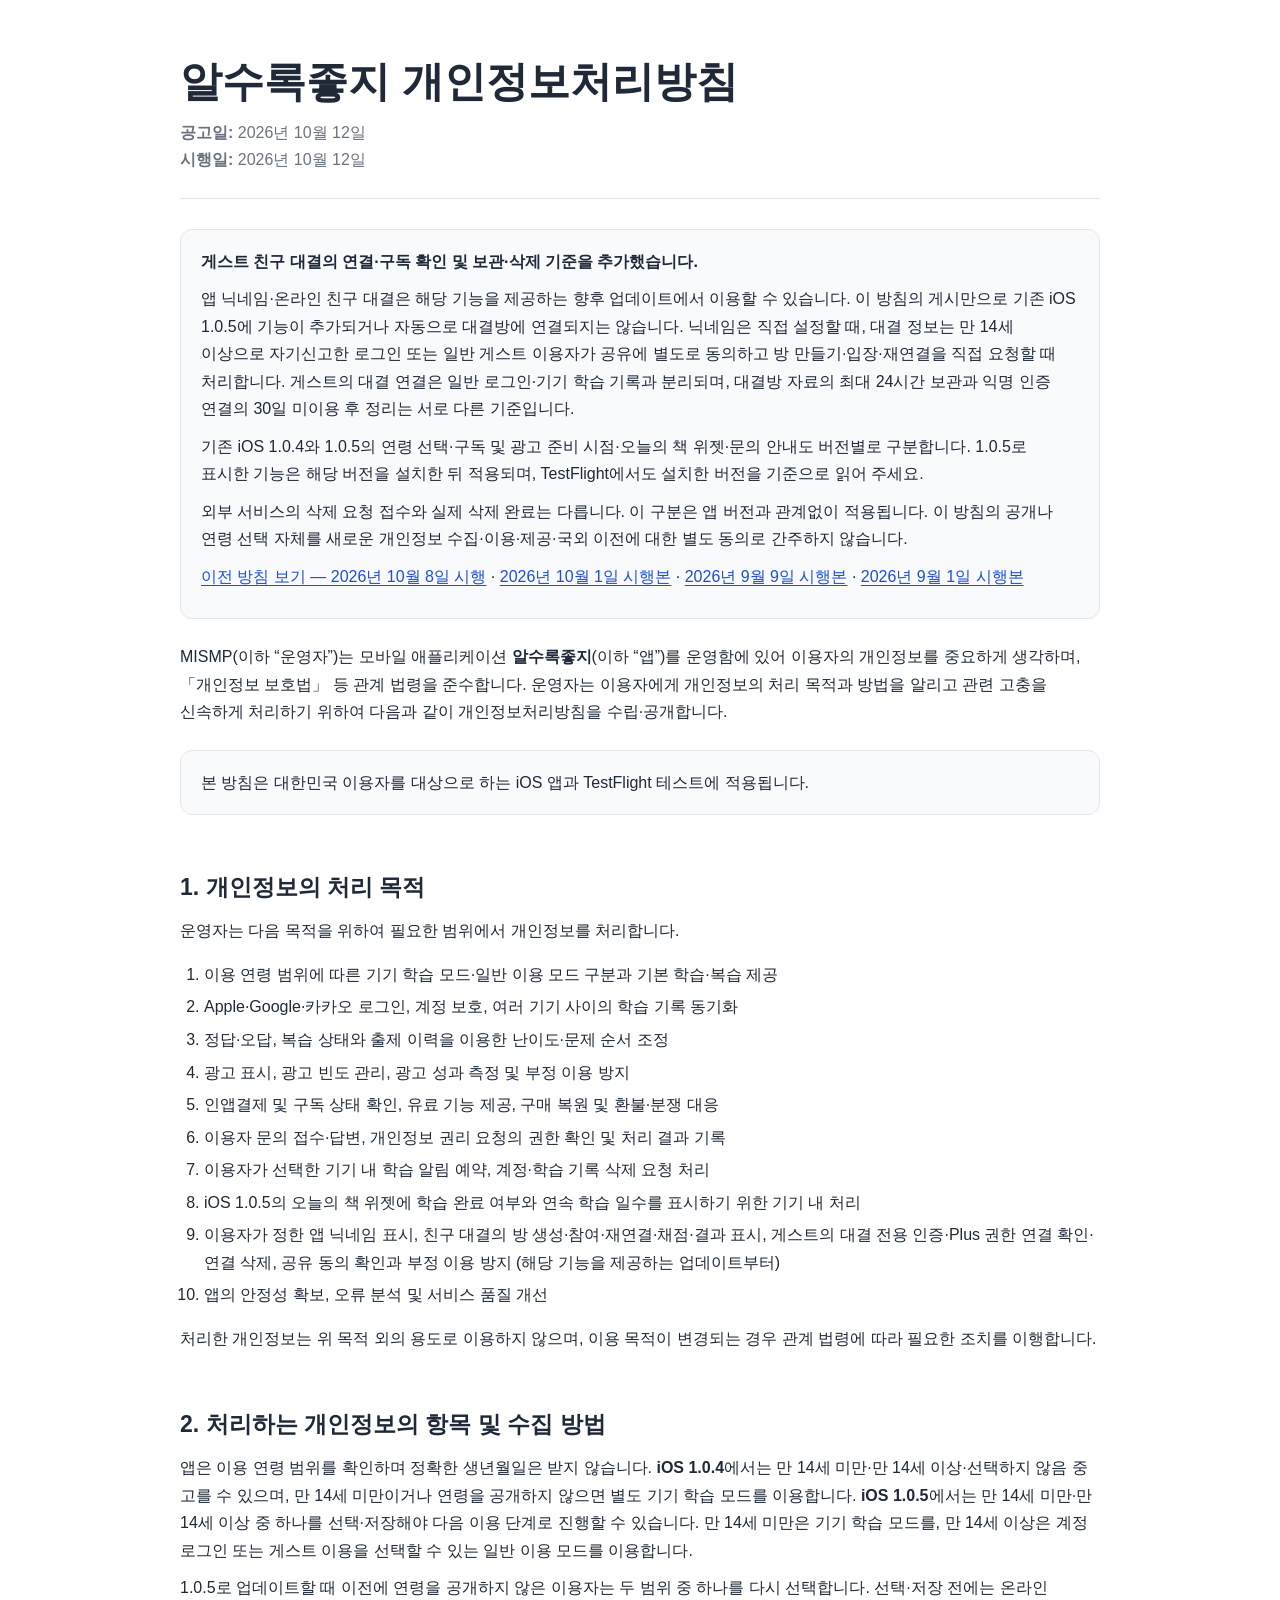
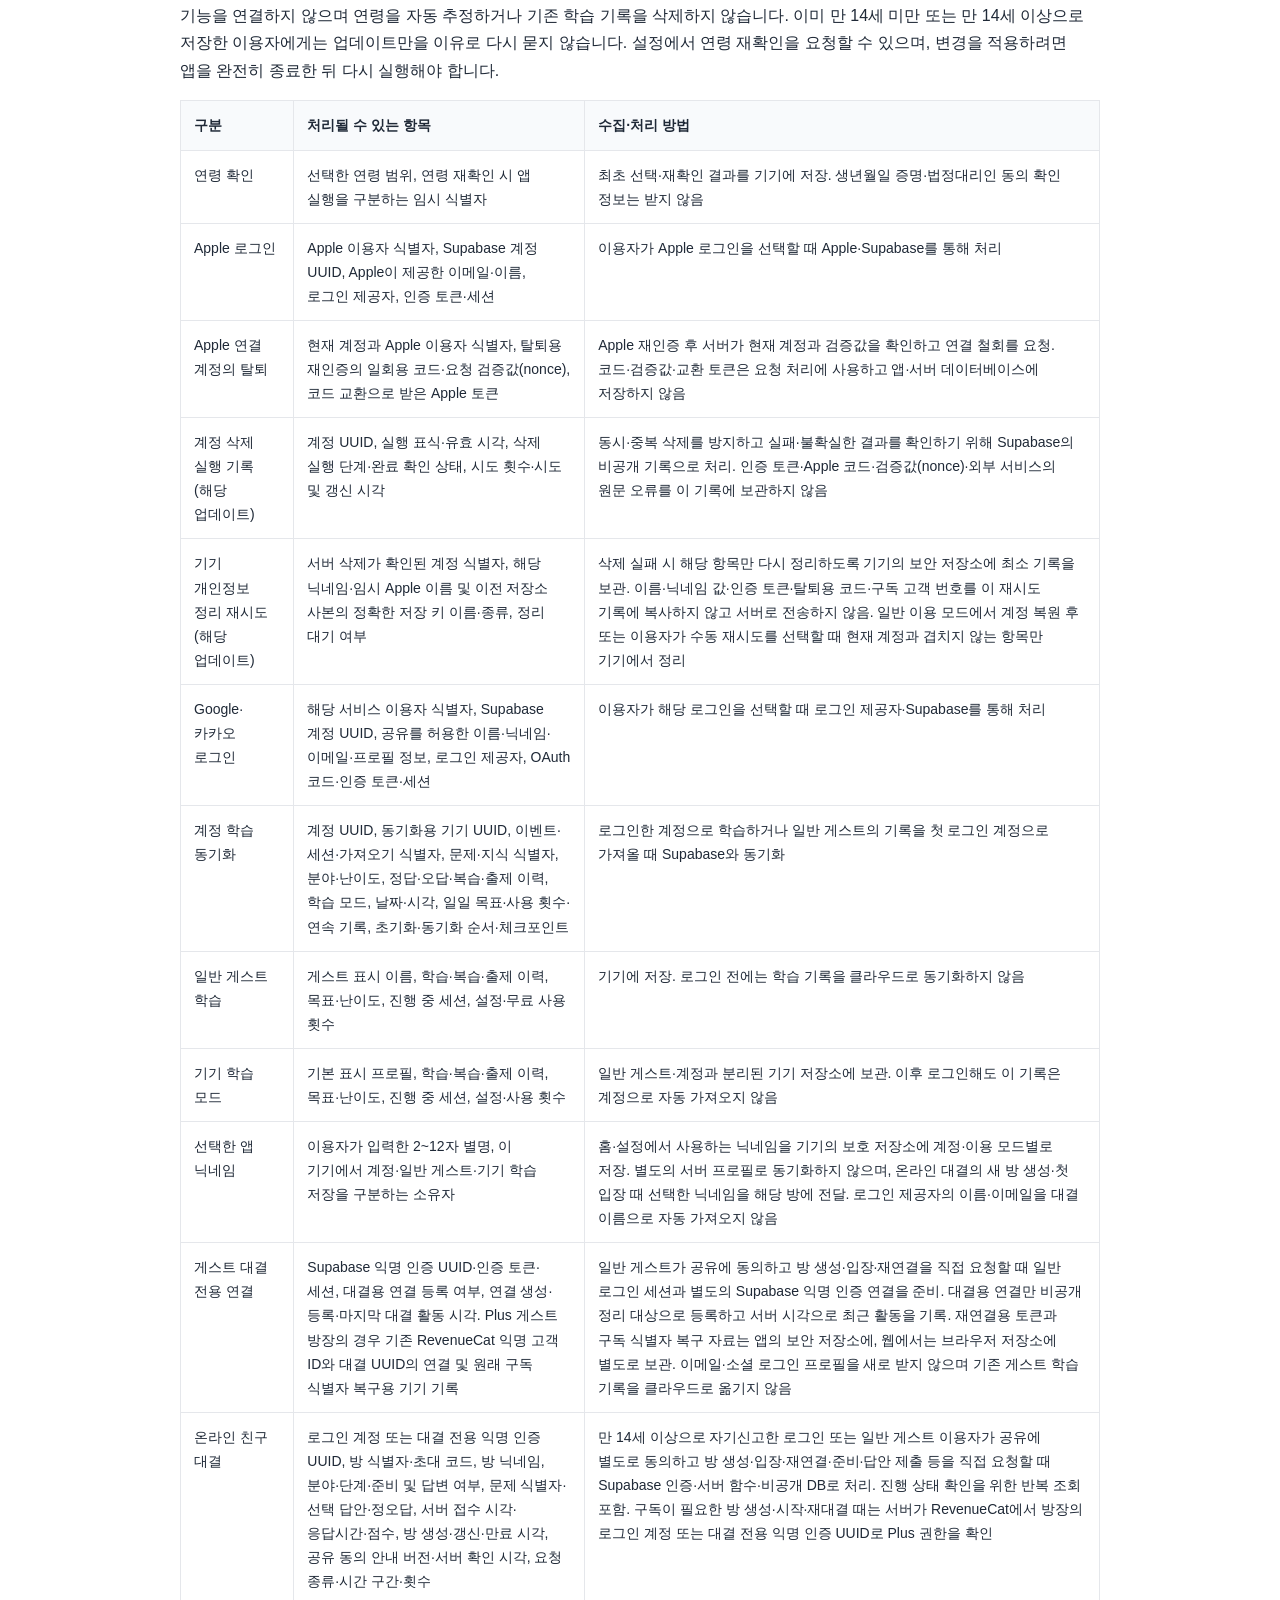
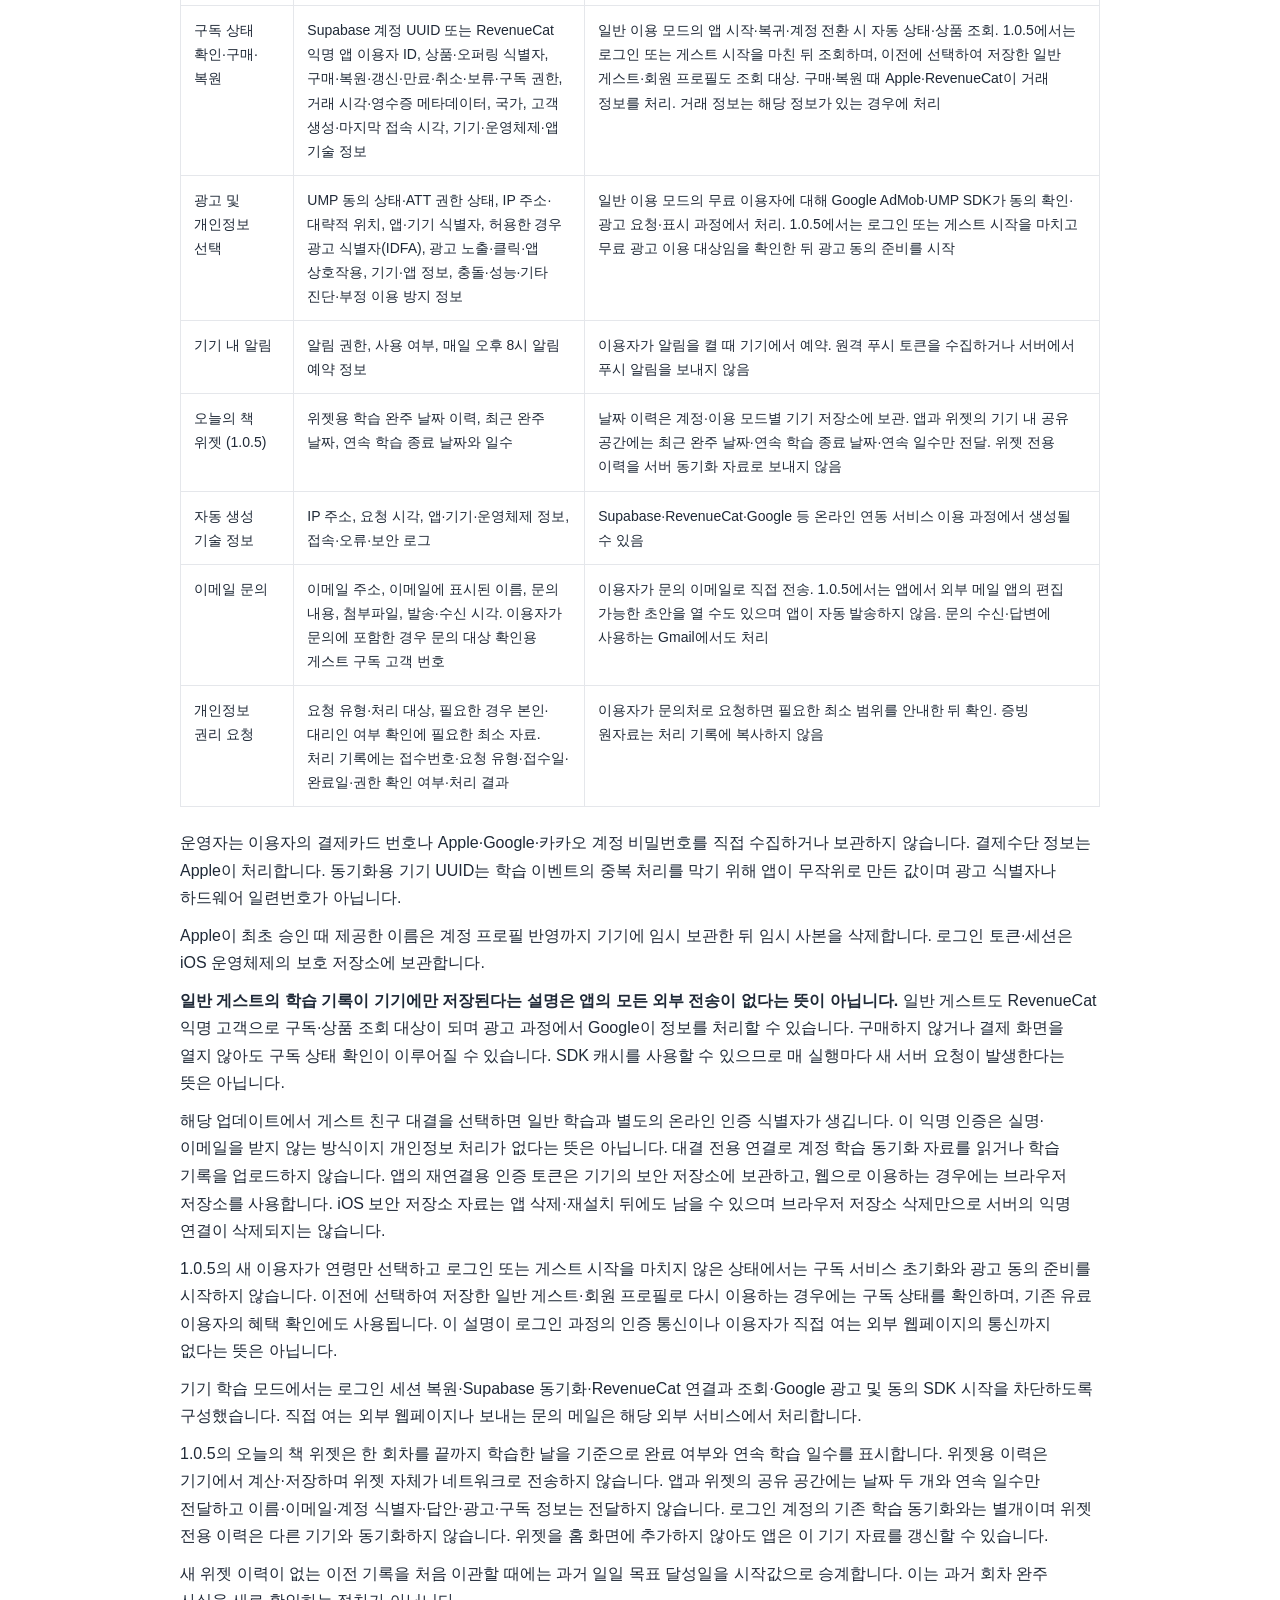
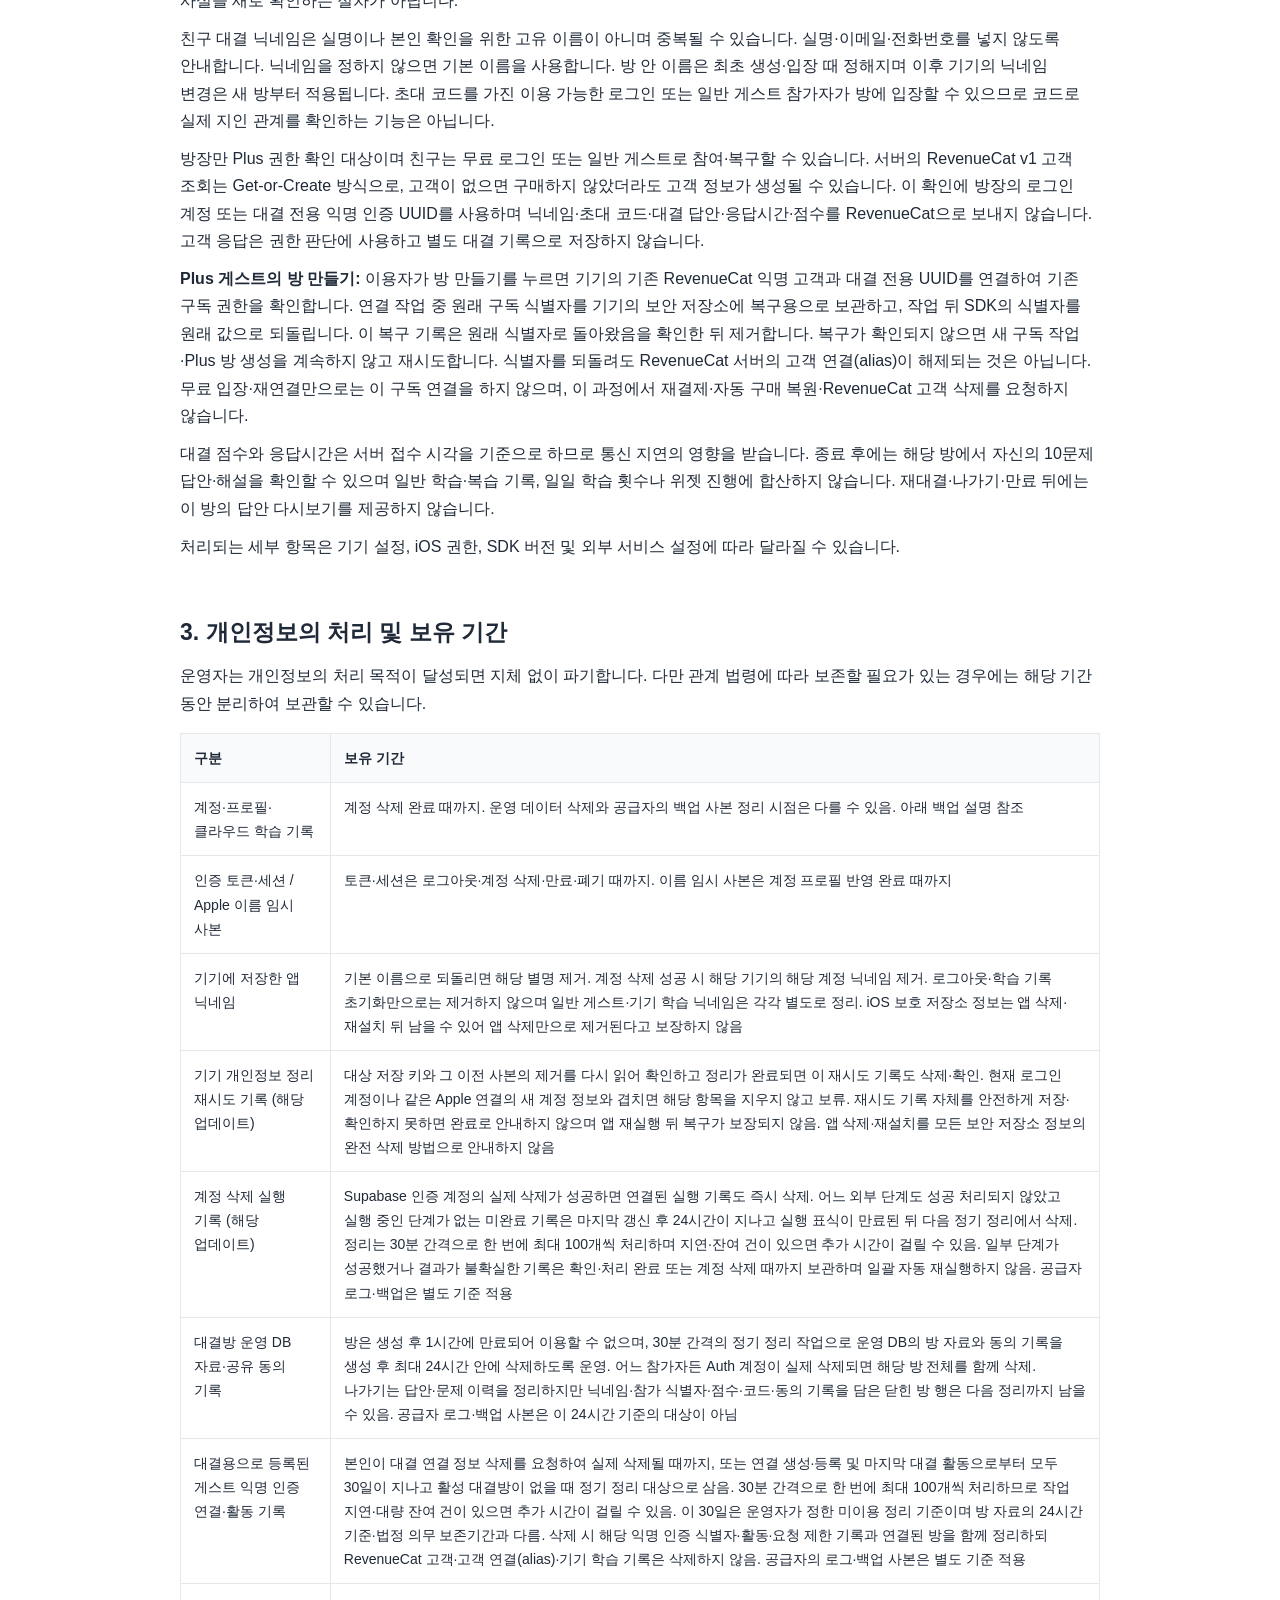
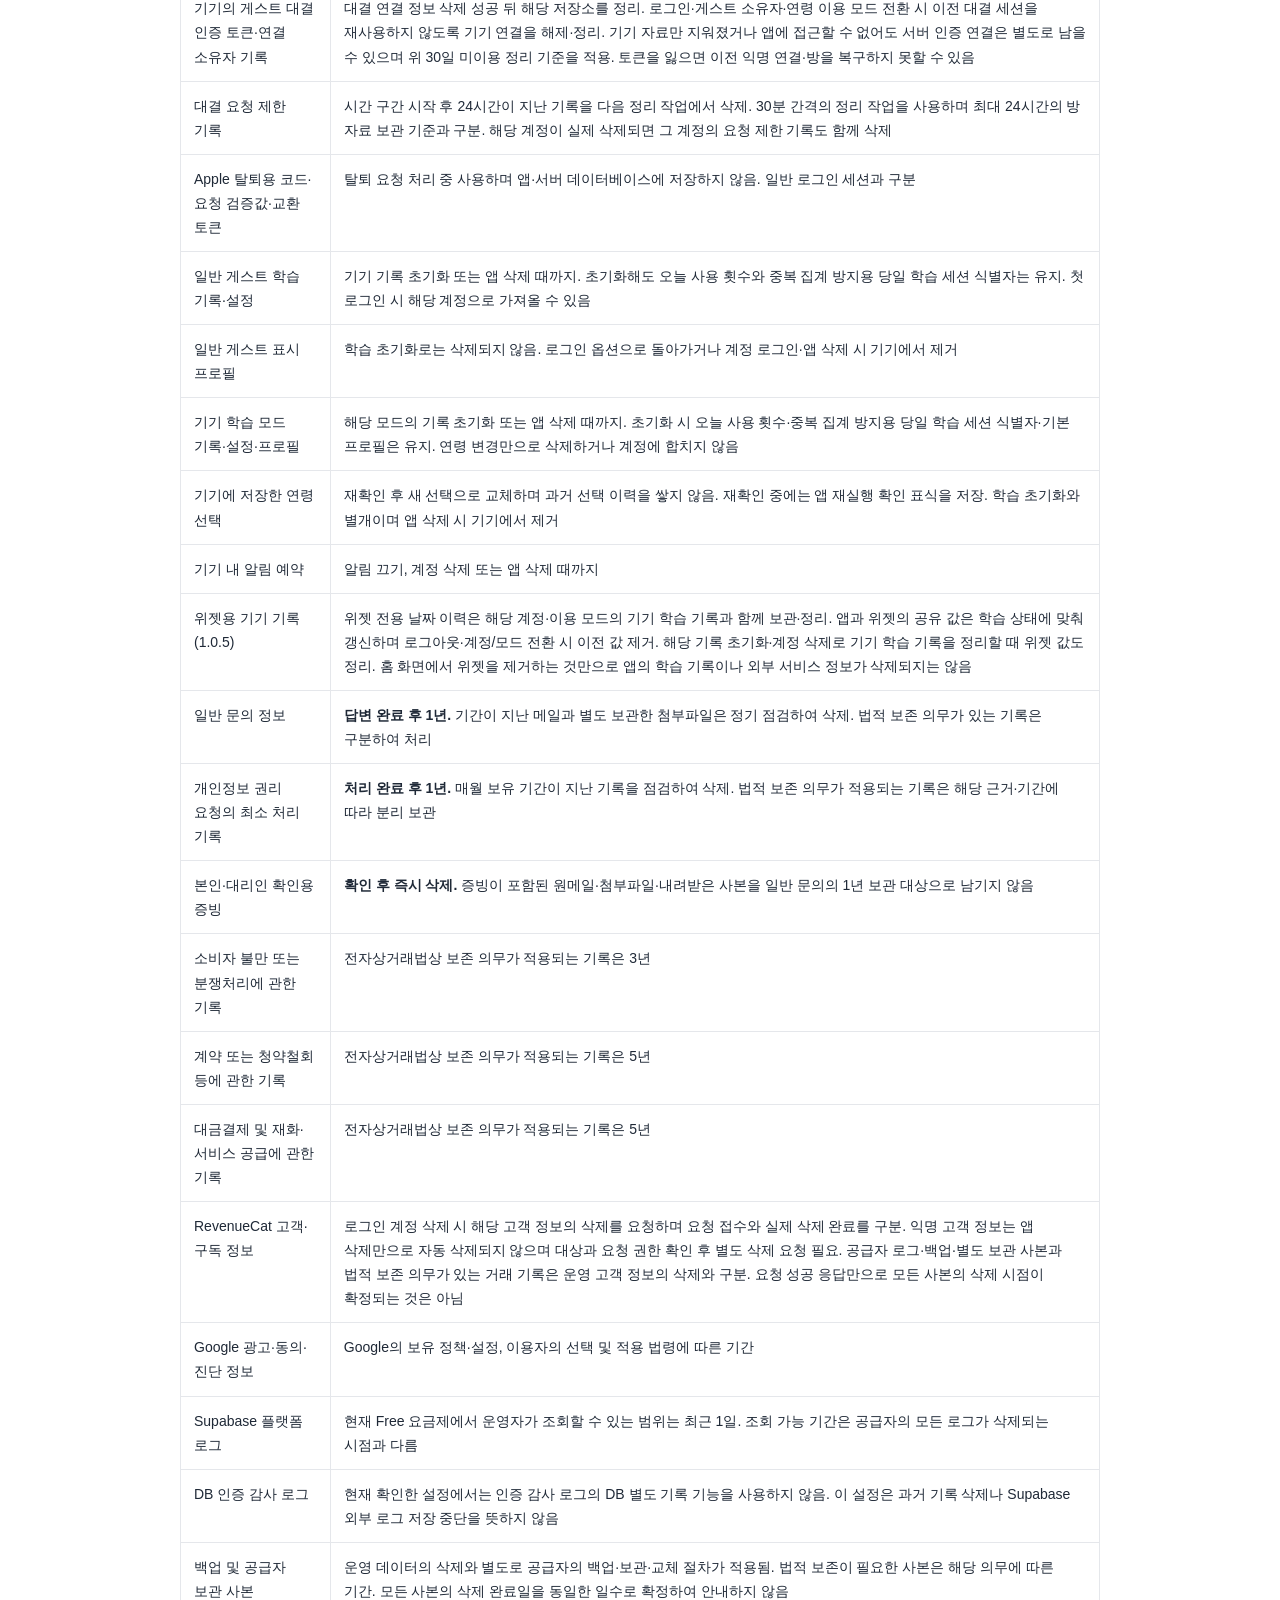
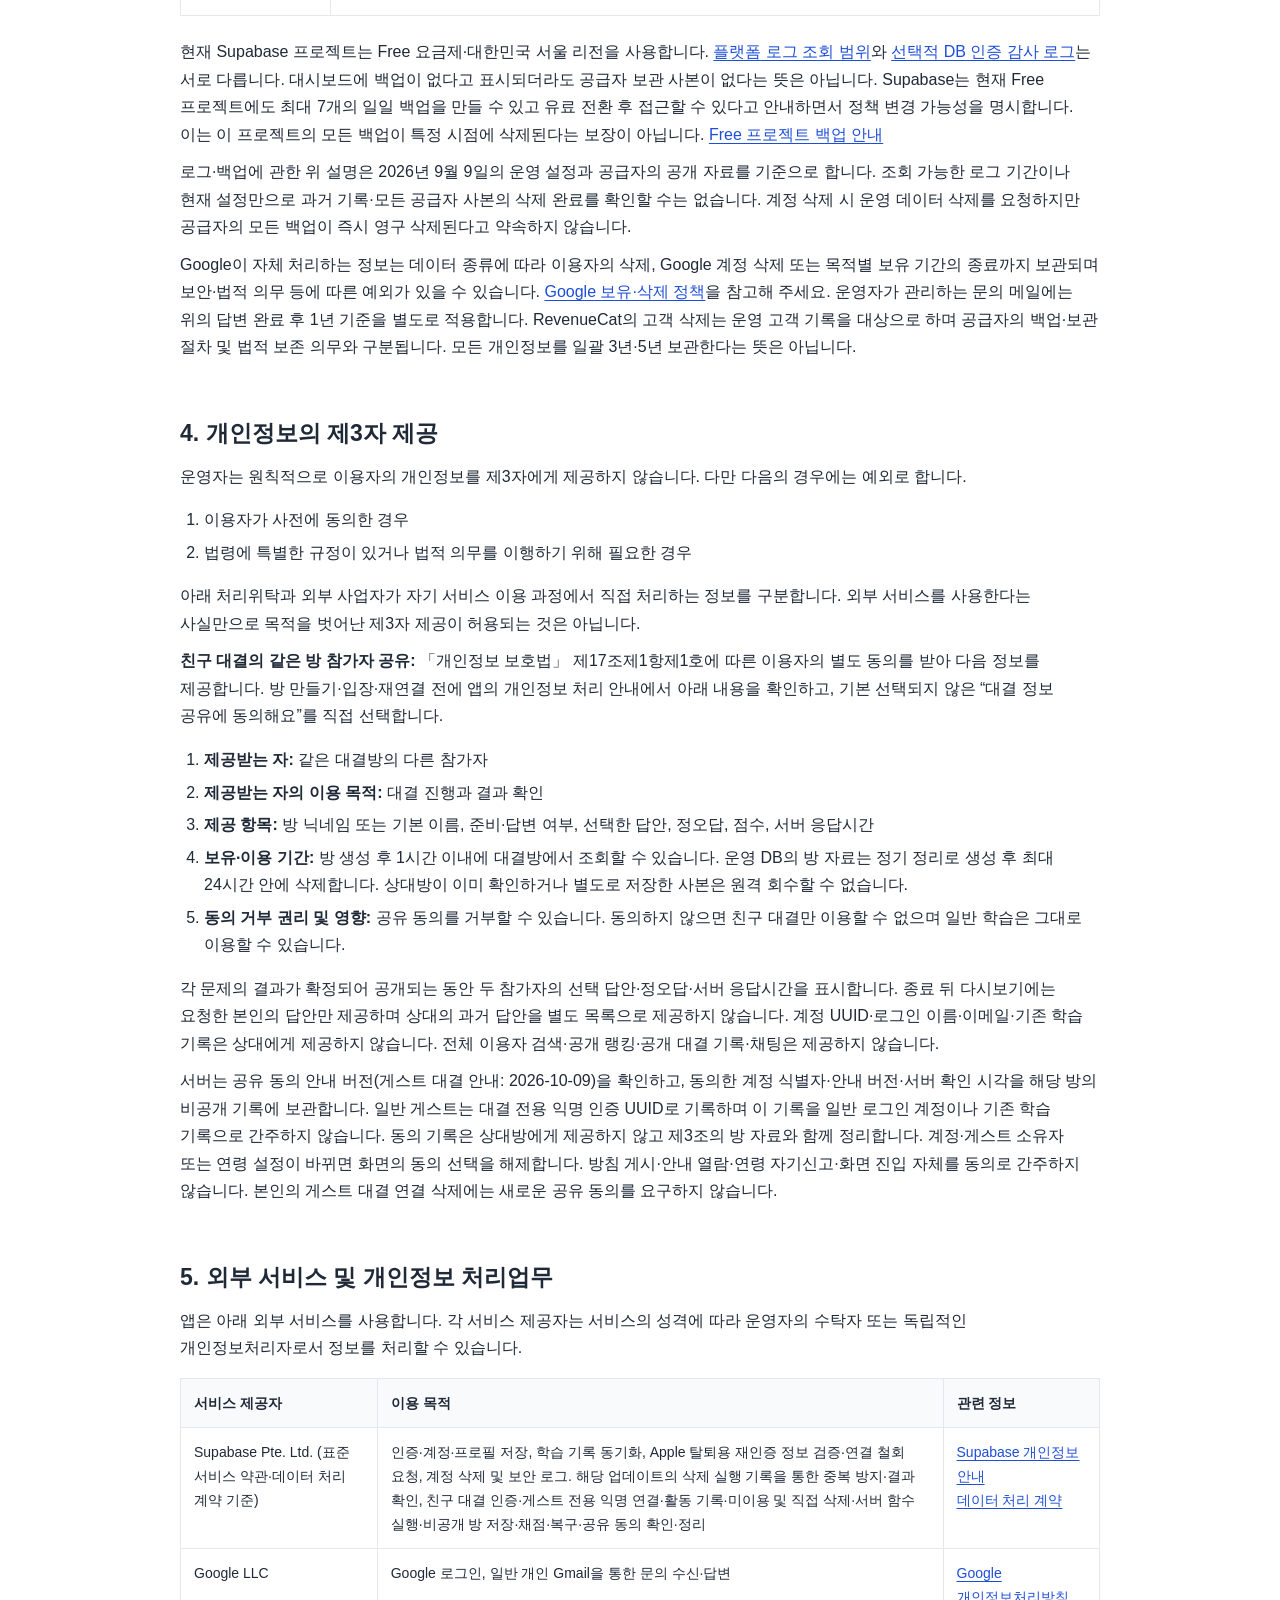
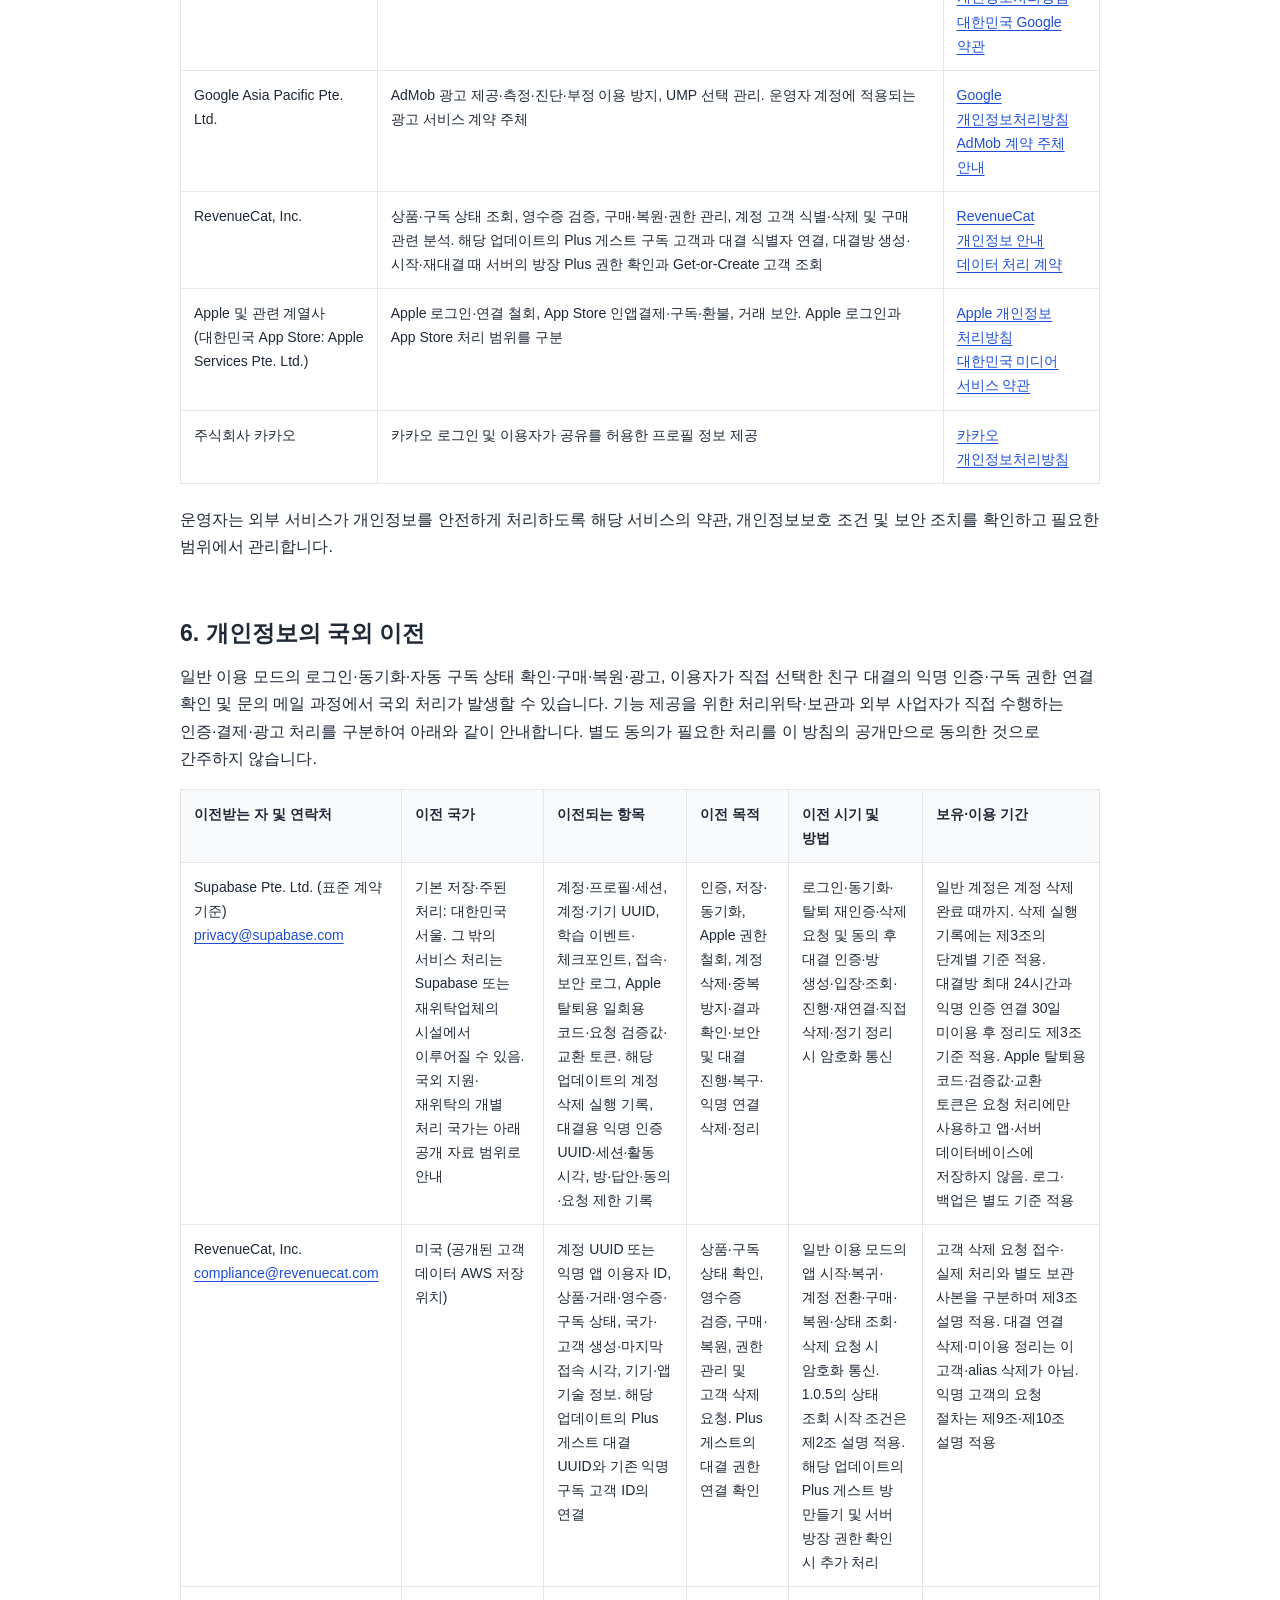
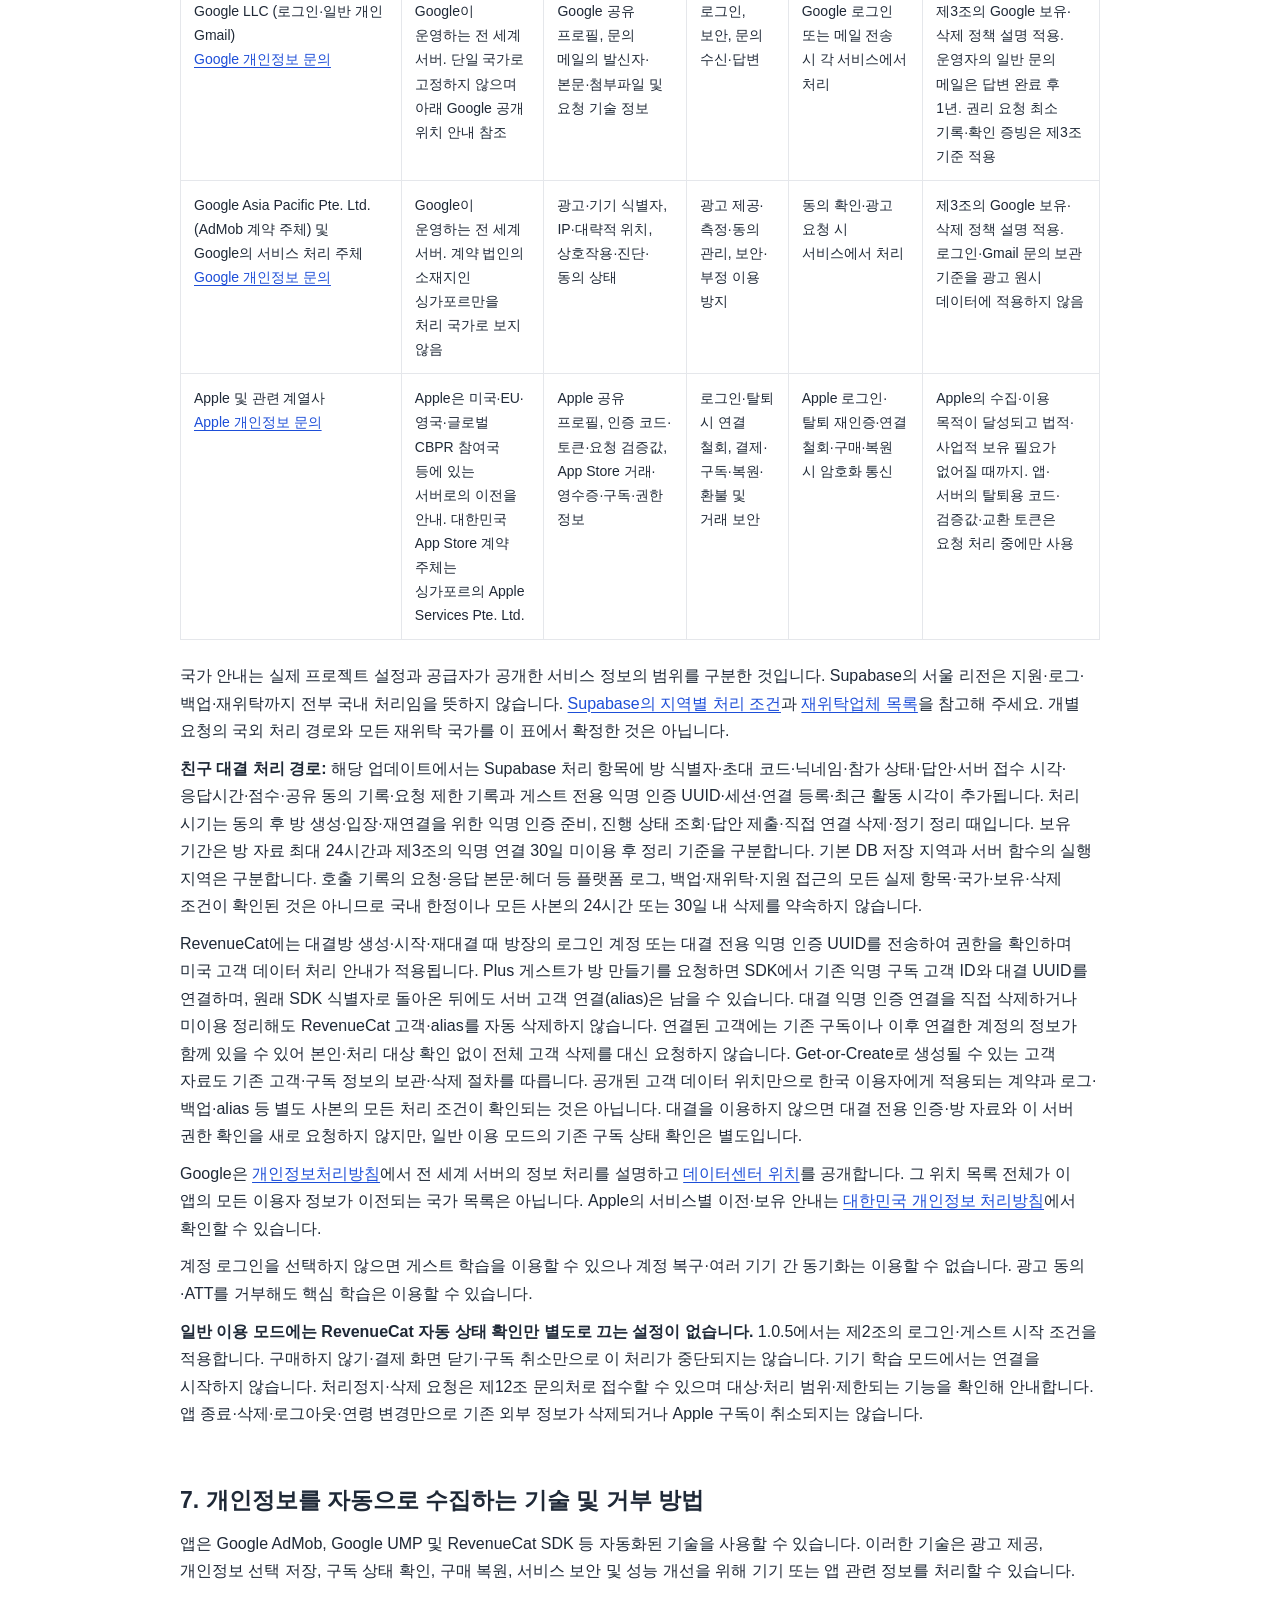
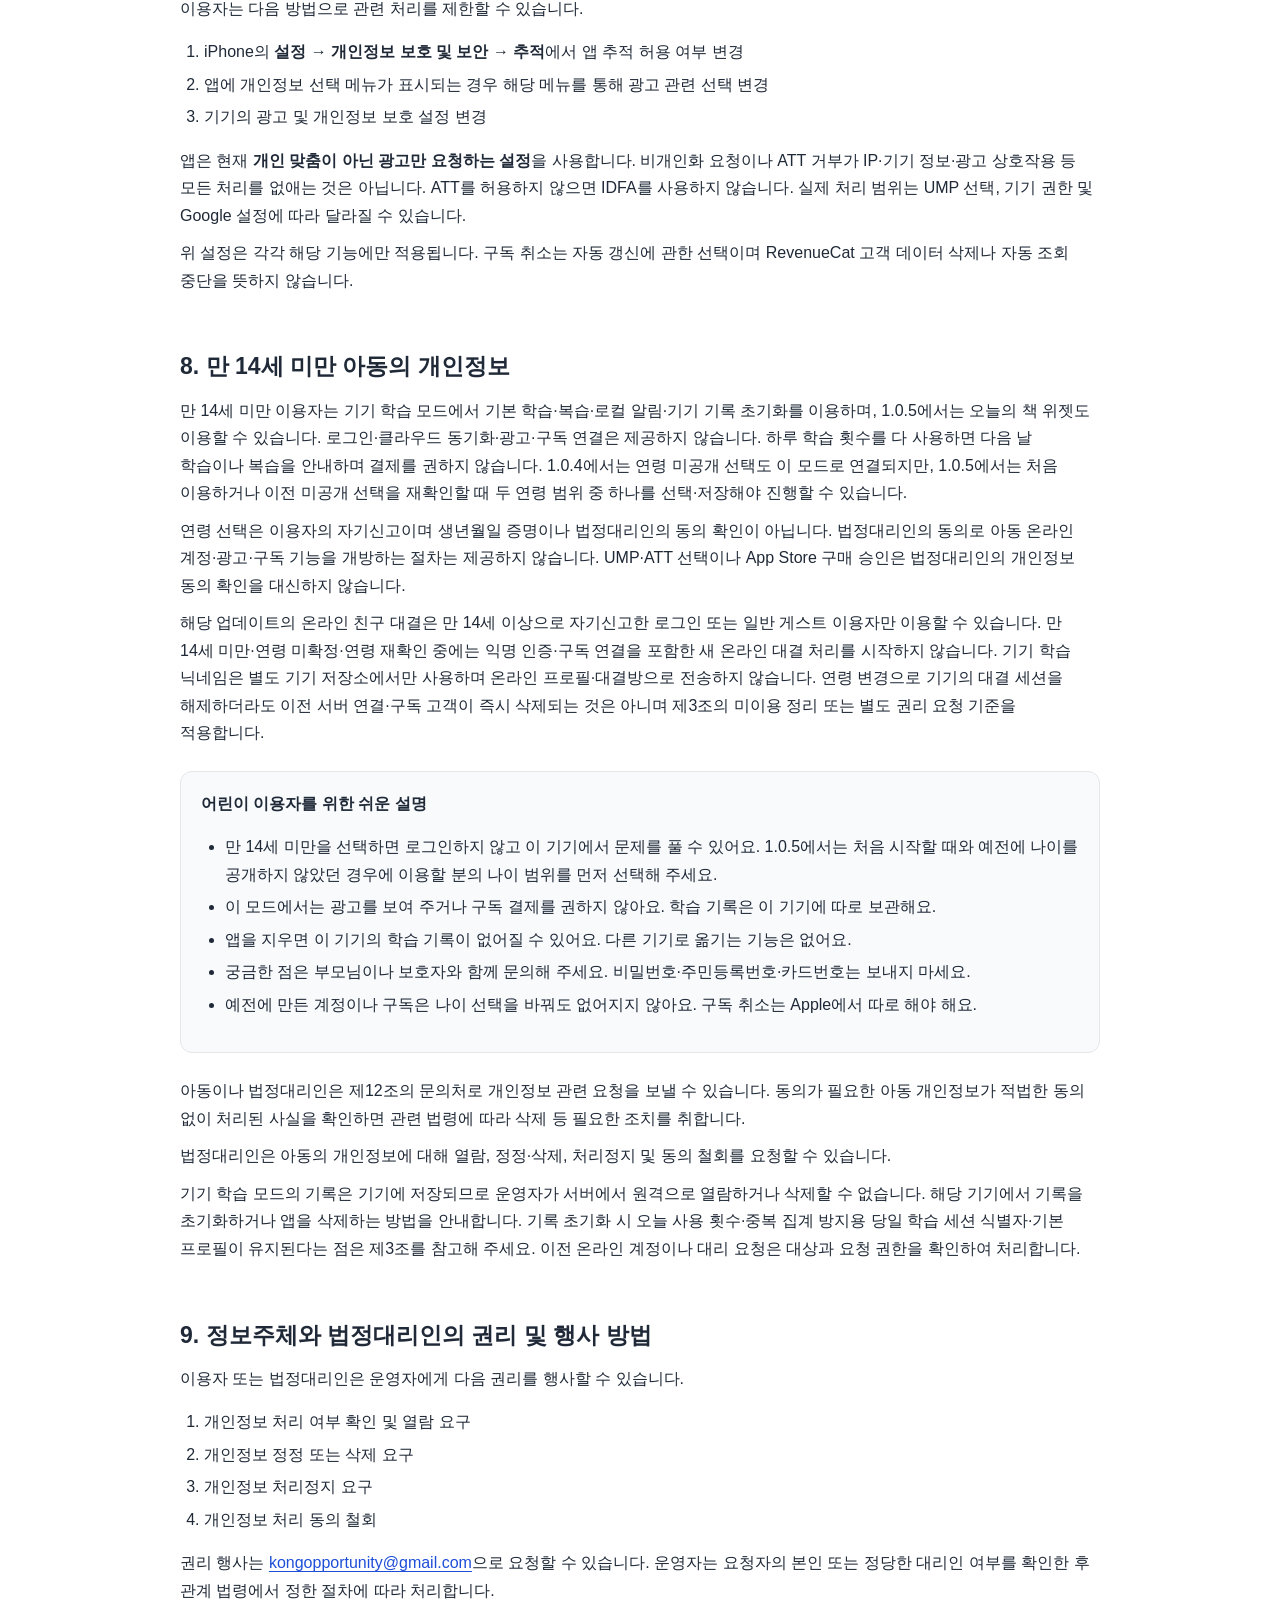
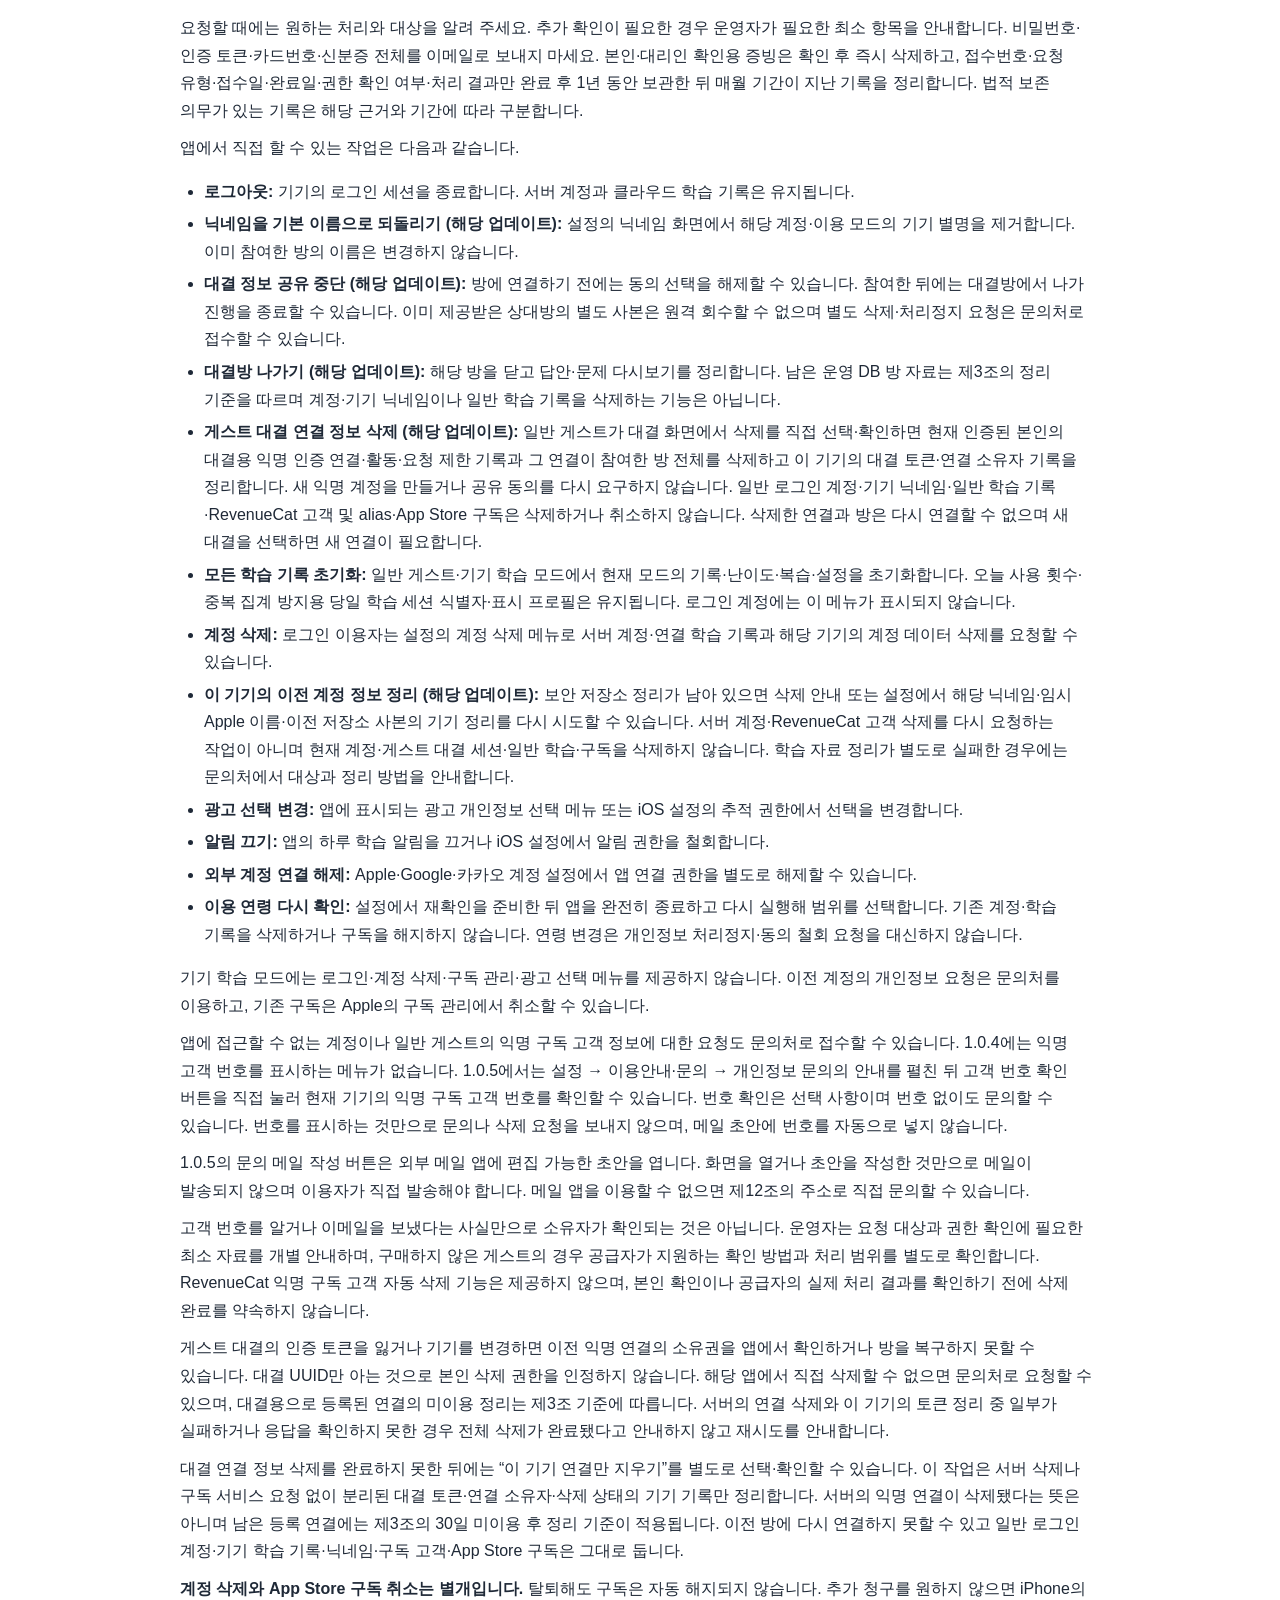
==== commit f9ee407f: "Clarify guest battle connections and deletion verification" ====
--- a/index.html
+++ b/index.html
@@ -3,7 +3,7 @@
 <head>
   <meta charset="utf-8" />
   <meta name="viewport" content="width=device-width, initial-scale=1" />
-  <meta name="description" content="알수록좋지의 개인정보 처리, 학습 기록 보관, 계정 삭제 및 이용자 권리 안내" />
+  <meta name="description" content="알수록좋지 개인정보처리방침 — 2026년 10월 12일 시행" />
   <title>알수록좋지 개인정보처리방침</title>
   <style>
     :root {
@@ -62,12 +62,14 @@
 <body>
 <main>
   <h1>알수록좋지 개인정보처리방침</h1>
-  <div class="meta"><strong>공고일:</strong> 2026년 9월 9일<br><strong>시행일:</strong> 2026년 9월 9일</div>
+  <div class="meta"><strong>공고일:</strong> 2026년 10월 12일<br><strong>시행일:</strong> 2026년 10월 12일</div>
 
   <aside class="notice" aria-label="주요 정정 내용">
-    <strong>현재 앱의 개인정보 처리에 맞춰 안내를 보완했습니다.</strong>
-    <p>로그인·학습 기록 동기화, 일반 게스트의 자동 구독 조회, 기기 학습 모드, 계정 삭제와 구독 취소의 차이를 설명합니다. 기능 설명은 iOS 1.0.0 (7)을 기준으로 하며 TestFlight 테스트에도 적용됩니다. 이전 테스트 버전은 연령 확인·삭제 절차 등이 다를 수 있으므로 최신 버전을 이용해 주세요.</p>
-    <p>이 방침의 공개 자체가 새로운 개인정보 수집·이용에 대한 동의를 대신하지 않습니다. <a href="history/2026-09-01.html">이전 방침 보기 — 2026년 9월 1일 시행</a></p>
+    <strong>게스트 친구 대결의 연결·구독 확인 및 보관·삭제 기준을 추가했습니다.</strong>
+    <p>앱 닉네임·온라인 친구 대결은 해당 기능을 제공하는 향후 업데이트에서 이용할 수 있습니다. 이 방침의 게시만으로 기존 iOS 1.0.5에 기능이 추가되거나 자동으로 대결방에 연결되지는 않습니다. 닉네임은 직접 설정할 때, 대결 정보는 만 14세 이상으로 자기신고한 로그인 또는 일반 게스트 이용자가 공유에 별도로 동의하고 방 만들기·입장·재연결을 직접 요청할 때 처리합니다. 게스트의 대결 연결은 일반 로그인·기기 학습 기록과 분리되며, 대결방 자료의 최대 24시간 보관과 익명 인증 연결의 30일 미이용 후 정리는 서로 다른 기준입니다.</p>
+    <p>기존 iOS 1.0.4와 1.0.5의 연령 선택·구독 및 광고 준비 시점·오늘의 책 위젯·문의 안내도 버전별로 구분합니다. 1.0.5로 표시한 기능은 해당 버전을 설치한 뒤 적용되며, TestFlight에서도 설치한 버전을 기준으로 읽어 주세요.</p>
+    <p>외부 서비스의 삭제 요청 접수와 실제 삭제 완료는 다릅니다. 이 구분은 앱 버전과 관계없이 적용됩니다. 이 방침의 공개나 연령 선택 자체를 새로운 개인정보 수집·이용·제공·국외 이전에 대한 별도 동의로 간주하지 않습니다.</p>
+    <p><a href="history/2026-10-08.html">이전 방침 보기 — 2026년 10월 8일 시행</a> · <a href="history/2026-10-01.html">2026년 10월 1일 시행본</a> · <a href="history/2026-09-09.html">2026년 9월 9일 시행본</a> · <a href="history/2026-09-01.html">2026년 9월 1일 시행본</a></p>
   </aside>
 
   <p>MISMP(이하 “운영자”)는 모바일 애플리케이션 <strong>알수록좋지</strong>(이하 “앱”)를 운영함에 있어 이용자의 개인정보를 중요하게 생각하며, 「개인정보 보호법」 등 관계 법령을 준수합니다. 운영자는 이용자에게 개인정보의 처리 목적과 방법을 알리고 관련 고충을 신속하게 처리하기 위하여 다음과 같이 개인정보처리방침을 수립·공개합니다.</p>
@@ -83,34 +85,51 @@
     <li>인앱결제 및 구독 상태 확인, 유료 기능 제공, 구매 복원 및 환불·분쟁 대응</li>
     <li>이용자 문의 접수·답변, 개인정보 권리 요청의 권한 확인 및 처리 결과 기록</li>
     <li>이용자가 선택한 기기 내 학습 알림 예약, 계정·학습 기록 삭제 요청 처리</li>
+    <li>iOS 1.0.5의 오늘의 책 위젯에 학습 완료 여부와 연속 학습 일수를 표시하기 위한 기기 내 처리</li>
+    <li>이용자가 정한 앱 닉네임 표시, 친구 대결의 방 생성·참여·재연결·채점·결과 표시, 게스트의 대결 전용 인증·Plus 권한 연결 확인·연결 삭제, 공유 동의 확인과 부정 이용 방지 (해당 기능을 제공하는 업데이트부터)</li>
     <li>앱의 안정성 확보, 오류 분석 및 서비스 품질 개선</li>
   </ol>
   <p>처리한 개인정보는 위 목적 외의 용도로 이용하지 않으며, 이용 목적이 변경되는 경우 관계 법령에 따라 필요한 조치를 이행합니다.</p>
 
   <h2>2. 처리하는 개인정보의 항목 및 수집 방법</h2>
-  <p>앱은 먼저 만 14세 미만·만 14세 이상·선택하지 않음 중 이용 연령 범위를 확인합니다. 정확한 생년월일은 받지 않습니다. 만 14세 미만이거나 연령을 선택하지 않으면 별도 <strong>기기 학습 모드</strong>를 이용합니다. 만 14세 이상을 선택한 일반 이용 모드에서는 계정 로그인 또는 게스트 이용을 선택할 수 있습니다.</p>
+  <p>앱은 이용 연령 범위를 확인하며 정확한 생년월일은 받지 않습니다. <strong>iOS 1.0.4</strong>에서는 만 14세 미만·만 14세 이상·선택하지 않음 중 고를 수 있으며, 만 14세 미만이거나 연령을 공개하지 않으면 별도 기기 학습 모드를 이용합니다. <strong>iOS 1.0.5</strong>에서는 만 14세 미만·만 14세 이상 중 하나를 선택·저장해야 다음 이용 단계로 진행할 수 있습니다. 만 14세 미만은 기기 학습 모드를, 만 14세 이상은 계정 로그인 또는 게스트 이용을 선택할 수 있는 일반 이용 모드를 이용합니다.</p>
+  <p>1.0.5로 업데이트할 때 이전에 연령을 공개하지 않은 이용자는 두 범위 중 하나를 다시 선택합니다. 선택·저장 전에는 온라인 기능을 연결하지 않으며 연령을 자동 추정하거나 기존 학습 기록을 삭제하지 않습니다. 이미 만 14세 미만 또는 만 14세 이상으로 저장한 이용자에게는 업데이트만을 이유로 다시 묻지 않습니다. 설정에서 연령 재확인을 요청할 수 있으며, 변경을 적용하려면 앱을 완전히 종료한 뒤 다시 실행해야 합니다.</p>
   <div class="table-wrap"><table>
     <thead><tr><th>구분</th><th>처리될 수 있는 항목</th><th>수집·처리 방법</th></tr></thead>
     <tbody>
       <tr><td>연령 확인</td><td>선택한 연령 범위, 연령 재확인 시 앱 실행을 구분하는 임시 식별자</td><td>최초 선택·재확인 결과를 기기에 저장. 생년월일 증명·법정대리인 동의 확인 정보는 받지 않음</td></tr>
       <tr><td>Apple 로그인</td><td>Apple 이용자 식별자, Supabase 계정 UUID, Apple이 제공한 이메일·이름, 로그인 제공자, 인증 토큰·세션</td><td>이용자가 Apple 로그인을 선택할 때 Apple·Supabase를 통해 처리</td></tr>
       <tr><td>Apple 연결 계정의 탈퇴</td><td>현재 계정과 Apple 이용자 식별자, 탈퇴용 재인증의 일회용 코드·요청 검증값(nonce), 코드 교환으로 받은 Apple 토큰</td><td>Apple 재인증 후 서버가 현재 계정과 검증값을 확인하고 연결 철회를 요청. 코드·검증값·교환 토큰은 요청 처리에 사용하고 앱·서버 데이터베이스에 저장하지 않음</td></tr>
+      <tr><td>계정 삭제 실행 기록 (해당 업데이트)</td><td>계정 UUID, 실행 표식·유효 시각, 삭제 실행 단계·완료 확인 상태, 시도 횟수·시도 및 갱신 시각</td><td>동시·중복 삭제를 방지하고 실패·불확실한 결과를 확인하기 위해 Supabase의 비공개 기록으로 처리. 인증 토큰·Apple 코드·검증값(nonce)·외부 서비스의 원문 오류를 이 기록에 보관하지 않음</td></tr>
+      <tr><td>기기 개인정보 정리 재시도 (해당 업데이트)</td><td>서버 삭제가 확인된 계정 식별자, 해당 닉네임·임시 Apple 이름 및 이전 저장소 사본의 정확한 저장 키 이름·종류, 정리 대기 여부</td><td>삭제 실패 시 해당 항목만 다시 정리하도록 기기의 보안 저장소에 최소 기록을 보관. 이름·닉네임 값·인증 토큰·탈퇴용 코드·구독 고객 번호를 이 재시도 기록에 복사하지 않고 서버로 전송하지 않음. 일반 이용 모드에서 계정 복원 후 또는 이용자가 수동 재시도를 선택할 때 현재 계정과 겹치지 않는 항목만 기기에서 정리</td></tr>
       <tr><td>Google·카카오 로그인</td><td>해당 서비스 이용자 식별자, Supabase 계정 UUID, 공유를 허용한 이름·닉네임·이메일·프로필 정보, 로그인 제공자, OAuth 코드·인증 토큰·세션</td><td>이용자가 해당 로그인을 선택할 때 로그인 제공자·Supabase를 통해 처리</td></tr>
       <tr><td>계정 학습 동기화</td><td>계정 UUID, 동기화용 기기 UUID, 이벤트·세션·가져오기 식별자, 문제·지식 식별자, 분야·난이도, 정답·오답·복습·출제 이력, 학습 모드, 날짜·시각, 일일 목표·사용 횟수·연속 기록, 초기화·동기화 순서·체크포인트</td><td>로그인한 계정으로 학습하거나 일반 게스트의 기록을 첫 로그인 계정으로 가져올 때 Supabase와 동기화</td></tr>
       <tr><td>일반 게스트 학습</td><td>게스트 표시 이름, 학습·복습·출제 이력, 목표·난이도, 진행 중 세션, 설정·무료 사용 횟수</td><td>기기에 저장. 로그인 전에는 학습 기록을 클라우드로 동기화하지 않음</td></tr>
       <tr><td>기기 학습 모드</td><td>기본 표시 프로필, 학습·복습·출제 이력, 목표·난이도, 진행 중 세션, 설정·사용 횟수</td><td>일반 게스트·계정과 분리된 기기 저장소에 보관. 이후 로그인해도 이 기록은 계정으로 자동 가져오지 않음</td></tr>
-      <tr><td>구독 상태 확인·구매·복원</td><td>Supabase 계정 UUID 또는 RevenueCat 익명 앱 이용자 ID, 상품·오퍼링 식별자, 구매·복원·갱신·만료·취소·보류·구독 권한, 거래 시각·영수증 메타데이터, 국가, 고객 생성·마지막 접속 시각, 기기·운영체제·앱 기술 정보</td><td>일반 이용 모드의 앱 시작·복귀·계정 전환 시 자동 상태·상품 조회. 구매·복원 때 Apple·RevenueCat이 거래 정보를 처리. 거래 정보는 해당 정보가 있는 경우에 처리</td></tr>
-      <tr><td>광고 및 개인정보 선택</td><td>UMP 동의 상태·ATT 권한 상태, IP 주소·대략적 위치, 앱·기기 식별자, 허용한 경우 광고 식별자(IDFA), 광고 노출·클릭·앱 상호작용, 기기·앱 정보, 충돌·성능·기타 진단·부정 이용 방지 정보</td><td>일반 이용 모드의 무료 이용자에 대해 Google AdMob·UMP SDK가 동의 확인·광고 요청·표시 과정에서 처리</td></tr>
+      <tr><td>선택한 앱 닉네임</td><td>이용자가 입력한 2~12자 별명, 이 기기에서 계정·일반 게스트·기기 학습 저장을 구분하는 소유자</td><td>홈·설정에서 사용하는 닉네임을 기기의 보호 저장소에 계정·이용 모드별로 저장. 별도의 서버 프로필로 동기화하지 않으며, 온라인 대결의 새 방 생성·첫 입장 때 선택한 닉네임을 해당 방에 전달. 로그인 제공자의 이름·이메일을 대결 이름으로 자동 가져오지 않음</td></tr>
+      <tr><td>게스트 대결 전용 연결</td><td>Supabase 익명 인증 UUID·인증 토큰·세션, 대결용 연결 등록 여부, 연결 생성·등록·마지막 대결 활동 시각. Plus 게스트 방장의 경우 기존 RevenueCat 익명 고객 ID와 대결 UUID의 연결 및 원래 구독 식별자 복구용 기기 기록</td><td>일반 게스트가 공유에 동의하고 방 생성·입장·재연결을 직접 요청할 때 일반 로그인 세션과 별도의 Supabase 익명 인증 연결을 준비. 대결용 연결만 비공개 정리 대상으로 등록하고 서버 시각으로 최근 활동을 기록. 재연결용 토큰과 구독 식별자 복구 자료는 앱의 보안 저장소에, 웹에서는 브라우저 저장소에 별도로 보관. 이메일·소셜 로그인 프로필을 새로 받지 않으며 기존 게스트 학습 기록을 클라우드로 옮기지 않음</td></tr>
+      <tr><td>온라인 친구 대결</td><td>로그인 계정 또는 대결 전용 익명 인증 UUID, 방 식별자·초대 코드, 방 닉네임, 분야·단계·준비 및 답변 여부, 문제 식별자·선택 답안·정오답, 서버 접수 시각·응답시간·점수, 방 생성·갱신·만료 시각, 공유 동의 안내 버전·서버 확인 시각, 요청 종류·시간 구간·횟수</td><td>만 14세 이상으로 자기신고한 로그인 또는 일반 게스트 이용자가 공유에 별도로 동의하고 방 생성·입장·재연결·준비·답안 제출 등을 직접 요청할 때 Supabase 인증·서버 함수·비공개 DB로 처리. 진행 상태 확인을 위한 반복 조회 포함. 구독이 필요한 방 생성·시작·재대결 때는 서버가 RevenueCat에서 방장의 로그인 계정 또는 대결 전용 익명 인증 UUID로 Plus 권한을 확인</td></tr>
+      <tr><td>구독 상태 확인·구매·복원</td><td>Supabase 계정 UUID 또는 RevenueCat 익명 앱 이용자 ID, 상품·오퍼링 식별자, 구매·복원·갱신·만료·취소·보류·구독 권한, 거래 시각·영수증 메타데이터, 국가, 고객 생성·마지막 접속 시각, 기기·운영체제·앱 기술 정보</td><td>일반 이용 모드의 앱 시작·복귀·계정 전환 시 자동 상태·상품 조회. 1.0.5에서는 로그인 또는 게스트 시작을 마친 뒤 조회하며, 이전에 선택하여 저장한 일반 게스트·회원 프로필도 조회 대상. 구매·복원 때 Apple·RevenueCat이 거래 정보를 처리. 거래 정보는 해당 정보가 있는 경우에 처리</td></tr>
+      <tr><td>광고 및 개인정보 선택</td><td>UMP 동의 상태·ATT 권한 상태, IP 주소·대략적 위치, 앱·기기 식별자, 허용한 경우 광고 식별자(IDFA), 광고 노출·클릭·앱 상호작용, 기기·앱 정보, 충돌·성능·기타 진단·부정 이용 방지 정보</td><td>일반 이용 모드의 무료 이용자에 대해 Google AdMob·UMP SDK가 동의 확인·광고 요청·표시 과정에서 처리. 1.0.5에서는 로그인 또는 게스트 시작을 마치고 무료 광고 이용 대상임을 확인한 뒤 광고 동의 준비를 시작</td></tr>
       <tr><td>기기 내 알림</td><td>알림 권한, 사용 여부, 매일 오후 8시 알림 예약 정보</td><td>이용자가 알림을 켤 때 기기에서 예약. 원격 푸시 토큰을 수집하거나 서버에서 푸시 알림을 보내지 않음</td></tr>
+      <tr><td>오늘의 책 위젯 (1.0.5)</td><td>위젯용 학습 완주 날짜 이력, 최근 완주 날짜, 연속 학습 종료 날짜와 일수</td><td>날짜 이력은 계정·이용 모드별 기기 저장소에 보관. 앱과 위젯의 기기 내 공유 공간에는 최근 완주 날짜·연속 학습 종료 날짜·연속 일수만 전달. 위젯 전용 이력을 서버 동기화 자료로 보내지 않음</td></tr>
       <tr><td>자동 생성 기술 정보</td><td>IP 주소, 요청 시각, 앱·기기·운영체제 정보, 접속·오류·보안 로그</td><td>Supabase·RevenueCat·Google 등 온라인 연동 서비스 이용 과정에서 생성될 수 있음</td></tr>
-      <tr><td>이메일 문의</td><td>이메일 주소, 이메일에 표시된 이름, 문의 내용, 첨부파일, 발송·수신 시각</td><td>이용자가 문의 이메일로 직접 전송. 문의 수신·답변에 사용하는 Gmail에서도 처리</td></tr>
+      <tr><td>이메일 문의</td><td>이메일 주소, 이메일에 표시된 이름, 문의 내용, 첨부파일, 발송·수신 시각. 이용자가 문의에 포함한 경우 문의 대상 확인용 게스트 구독 고객 번호</td><td>이용자가 문의 이메일로 직접 전송. 1.0.5에서는 앱에서 외부 메일 앱의 편집 가능한 초안을 열 수도 있으며 앱이 자동 발송하지 않음. 문의 수신·답변에 사용하는 Gmail에서도 처리</td></tr>
       <tr><td>개인정보 권리 요청</td><td>요청 유형·처리 대상, 필요한 경우 본인·대리인 여부 확인에 필요한 최소 자료. 처리 기록에는 접수번호·요청 유형·접수일·완료일·권한 확인 여부·처리 결과</td><td>이용자가 문의처로 요청하면 필요한 최소 범위를 안내한 뒤 확인. 증빙 원자료는 처리 기록에 복사하지 않음</td></tr>
     </tbody>
   </table></div>
   <p>운영자는 이용자의 결제카드 번호나 Apple·Google·카카오 계정 비밀번호를 직접 수집하거나 보관하지 않습니다. 결제수단 정보는 Apple이 처리합니다. 동기화용 기기 UUID는 학습 이벤트의 중복 처리를 막기 위해 앱이 무작위로 만든 값이며 광고 식별자나 하드웨어 일련번호가 아닙니다.</p>
   <p>Apple이 최초 승인 때 제공한 이름은 계정 프로필 반영까지 기기에 임시 보관한 뒤 임시 사본을 삭제합니다. 로그인 토큰·세션은 iOS 운영체제의 보호 저장소에 보관합니다.</p>
   <p><strong>일반 게스트의 학습 기록이 기기에만 저장된다는 설명은 앱의 모든 외부 전송이 없다는 뜻이 아닙니다.</strong> 일반 게스트도 RevenueCat 익명 고객으로 구독·상품 조회 대상이 되며 광고 과정에서 Google이 정보를 처리할 수 있습니다. 구매하지 않거나 결제 화면을 열지 않아도 구독 상태 확인이 이루어질 수 있습니다. SDK 캐시를 사용할 수 있으므로 매 실행마다 새 서버 요청이 발생한다는 뜻은 아닙니다.</p>
+  <p>해당 업데이트에서 게스트 친구 대결을 선택하면 일반 학습과 별도의 온라인 인증 식별자가 생깁니다. 이 익명 인증은 실명·이메일을 받지 않는 방식이지 개인정보 처리가 없다는 뜻은 아닙니다. 대결 전용 연결로 계정 학습 동기화 자료를 읽거나 학습 기록을 업로드하지 않습니다. 앱의 재연결용 인증 토큰은 기기의 보안 저장소에 보관하고, 웹으로 이용하는 경우에는 브라우저 저장소를 사용합니다. iOS 보안 저장소 자료는 앱 삭제·재설치 뒤에도 남을 수 있으며 브라우저 저장소 삭제만으로 서버의 익명 연결이 삭제되지는 않습니다.</p>
+  <p>1.0.5의 새 이용자가 연령만 선택하고 로그인 또는 게스트 시작을 마치지 않은 상태에서는 구독 서비스 초기화와 광고 동의 준비를 시작하지 않습니다. 이전에 선택하여 저장한 일반 게스트·회원 프로필로 다시 이용하는 경우에는 구독 상태를 확인하며, 기존 유료 이용자의 혜택 확인에도 사용됩니다. 이 설명이 로그인 과정의 인증 통신이나 이용자가 직접 여는 외부 웹페이지의 통신까지 없다는 뜻은 아닙니다.</p>
   <p>기기 학습 모드에서는 로그인 세션 복원·Supabase 동기화·RevenueCat 연결과 조회·Google 광고 및 동의 SDK 시작을 차단하도록 구성했습니다. 직접 여는 외부 웹페이지나 보내는 문의 메일은 해당 외부 서비스에서 처리합니다.</p>
+  <p>1.0.5의 오늘의 책 위젯은 한 회차를 끝까지 학습한 날을 기준으로 완료 여부와 연속 학습 일수를 표시합니다. 위젯용 이력은 기기에서 계산·저장하며 위젯 자체가 네트워크로 전송하지 않습니다. 앱과 위젯의 공유 공간에는 날짜 두 개와 연속 일수만 전달하고 이름·이메일·계정 식별자·답안·광고·구독 정보는 전달하지 않습니다. 로그인 계정의 기존 학습 동기화와는 별개이며 위젯 전용 이력은 다른 기기와 동기화하지 않습니다. 위젯을 홈 화면에 추가하지 않아도 앱은 이 기기 자료를 갱신할 수 있습니다.</p>
+  <p>새 위젯 이력이 없는 이전 기록을 처음 이관할 때에는 과거 일일 목표 달성일을 시작값으로 승계합니다. 이는 과거 회차 완주 사실을 새로 확인하는 절차가 아닙니다.</p>
+  <p>친구 대결 닉네임은 실명이나 본인 확인을 위한 고유 이름이 아니며 중복될 수 있습니다. 실명·이메일·전화번호를 넣지 않도록 안내합니다. 닉네임을 정하지 않으면 기본 이름을 사용합니다. 방 안 이름은 최초 생성·입장 때 정해지며 이후 기기의 닉네임 변경은 새 방부터 적용됩니다. 초대 코드를 가진 이용 가능한 로그인 또는 일반 게스트 참가자가 방에 입장할 수 있으므로 코드로 실제 지인 관계를 확인하는 기능은 아닙니다.</p>
+  <p>방장만 Plus 권한 확인 대상이며 친구는 무료 로그인 또는 일반 게스트로 참여·복구할 수 있습니다. 서버의 RevenueCat v1 고객 조회는 Get-or-Create 방식으로, 고객이 없으면 구매하지 않았더라도 고객 정보가 생성될 수 있습니다. 이 확인에 방장의 로그인 계정 또는 대결 전용 익명 인증 UUID를 사용하며 닉네임·초대 코드·대결 답안·응답시간·점수를 RevenueCat으로 보내지 않습니다. 고객 응답은 권한 판단에 사용하고 별도 대결 기록으로 저장하지 않습니다.</p>
+  <p><strong>Plus 게스트의 방 만들기:</strong> 이용자가 방 만들기를 누르면 기기의 기존 RevenueCat 익명 고객과 대결 전용 UUID를 연결하여 기존 구독 권한을 확인합니다. 연결 작업 중 원래 구독 식별자를 기기의 보안 저장소에 복구용으로 보관하고, 작업 뒤 SDK의 식별자를 원래 값으로 되돌립니다. 이 복구 기록은 원래 식별자로 돌아왔음을 확인한 뒤 제거합니다. 복구가 확인되지 않으면 새 구독 작업·Plus 방 생성을 계속하지 않고 재시도합니다. 식별자를 되돌려도 RevenueCat 서버의 고객 연결(alias)이 해제되는 것은 아닙니다. 무료 입장·재연결만으로는 이 구독 연결을 하지 않으며, 이 과정에서 재결제·자동 구매 복원·RevenueCat 고객 삭제를 요청하지 않습니다.</p>
+  <p>대결 점수와 응답시간은 서버 접수 시각을 기준으로 하므로 통신 지연의 영향을 받습니다. 종료 후에는 해당 방에서 자신의 10문제 답안·해설을 확인할 수 있으며 일반 학습·복습 기록, 일일 학습 횟수나 위젯 진행에 합산하지 않습니다. 재대결·나가기·만료 뒤에는 이 방의 답안 다시보기를 제공하지 않습니다.</p>
   <p>처리되는 세부 항목은 기기 설정, iOS 권한, SDK 버전 및 외부 서비스 설정에 따라 달라질 수 있습니다.</p>
 
   <h2>3. 개인정보의 처리 및 보유 기간</h2>
@@ -120,19 +139,27 @@
     <tbody>
       <tr><td>계정·프로필·클라우드 학습 기록</td><td>계정 삭제 완료 때까지. 운영 데이터 삭제와 공급자의 백업 사본 정리 시점은 다를 수 있음. 아래 백업 설명 참조</td></tr>
       <tr><td>인증 토큰·세션 / Apple 이름 임시 사본</td><td>토큰·세션은 로그아웃·계정 삭제·만료·폐기 때까지. 이름 임시 사본은 계정 프로필 반영 완료 때까지</td></tr>
+      <tr><td>기기에 저장한 앱 닉네임</td><td>기본 이름으로 되돌리면 해당 별명 제거. 계정 삭제 성공 시 해당 기기의 해당 계정 닉네임 제거. 로그아웃·학습 기록 초기화만으로는 제거하지 않으며 일반 게스트·기기 학습 닉네임은 각각 별도로 정리. iOS 보호 저장소 정보는 앱 삭제·재설치 뒤 남을 수 있어 앱 삭제만으로 제거된다고 보장하지 않음</td></tr>
+      <tr><td>기기 개인정보 정리 재시도 기록 (해당 업데이트)</td><td>대상 저장 키와 그 이전 사본의 제거를 다시 읽어 확인하고 정리가 완료되면 이 재시도 기록도 삭제·확인. 현재 로그인 계정이나 같은 Apple 연결의 새 계정 정보와 겹치면 해당 항목을 지우지 않고 보류. 재시도 기록 자체를 안전하게 저장·확인하지 못하면 완료로 안내하지 않으며 앱 재실행 뒤 복구가 보장되지 않음. 앱 삭제·재설치를 모든 보안 저장소 정보의 완전 삭제 방법으로 안내하지 않음</td></tr>
+      <tr><td>계정 삭제 실행 기록 (해당 업데이트)</td><td>Supabase 인증 계정의 실제 삭제가 성공하면 연결된 실행 기록도 즉시 삭제. 어느 외부 단계도 성공 처리되지 않았고 실행 중인 단계가 없는 미완료 기록은 마지막 갱신 후 24시간이 지나고 실행 표식이 만료된 뒤 다음 정기 정리에서 삭제. 정리는 30분 간격으로 한 번에 최대 100개씩 처리하며 지연·잔여 건이 있으면 추가 시간이 걸릴 수 있음. 일부 단계가 성공했거나 결과가 불확실한 기록은 확인·처리 완료 또는 계정 삭제 때까지 보관하며 일괄 자동 재실행하지 않음. 공급자 로그·백업은 별도 기준 적용</td></tr>
+      <tr><td>대결방 운영 DB 자료·공유 동의 기록</td><td>방은 생성 후 1시간에 만료되어 이용할 수 없으며, 30분 간격의 정기 정리 작업으로 운영 DB의 방 자료와 동의 기록을 생성 후 최대 24시간 안에 삭제하도록 운영. 어느 참가자든 Auth 계정이 실제 삭제되면 해당 방 전체를 함께 삭제. 나가기는 답안·문제 이력을 정리하지만 닉네임·참가 식별자·점수·코드·동의 기록을 담은 닫힌 방 행은 다음 정리까지 남을 수 있음. 공급자 로그·백업 사본은 이 24시간 기준의 대상이 아님</td></tr>
+      <tr><td>대결용으로 등록된 게스트 익명 인증 연결·활동 기록</td><td>본인이 대결 연결 정보 삭제를 요청하여 실제 삭제될 때까지, 또는 연결 생성·등록 및 마지막 대결 활동으로부터 모두 30일이 지나고 활성 대결방이 없을 때 정기 정리 대상으로 삼음. 30분 간격으로 한 번에 최대 100개씩 처리하므로 작업 지연·대량 잔여 건이 있으면 추가 시간이 걸릴 수 있음. 이 30일은 운영자가 정한 미이용 정리 기준이며 방 자료의 24시간 기준·법정 의무 보존기간과 다름. 삭제 시 해당 익명 인증 식별자·활동·요청 제한 기록과 연결된 방을 함께 정리하되 RevenueCat 고객·고객 연결(alias)·기기 학습 기록은 삭제하지 않음. 공급자의 로그·백업 사본은 별도 기준 적용</td></tr>
+      <tr><td>기기의 게스트 대결 인증 토큰·연결 소유자 기록</td><td>대결 연결 정보 삭제 성공 뒤 해당 저장소를 정리. 로그인·게스트 소유자·연령 이용 모드 전환 시 이전 대결 세션을 재사용하지 않도록 기기 연결을 해제·정리. 기기 자료만 지워졌거나 앱에 접근할 수 없어도 서버 인증 연결은 별도로 남을 수 있으며 위 30일 미이용 정리 기준을 적용. 토큰을 잃으면 이전 익명 연결·방을 복구하지 못할 수 있음</td></tr>
+      <tr><td>대결 요청 제한 기록</td><td>시간 구간 시작 후 24시간이 지난 기록을 다음 정리 작업에서 삭제. 30분 간격의 정리 작업을 사용하며 최대 24시간의 방 자료 보관 기준과 구분. 해당 계정이 실제 삭제되면 그 계정의 요청 제한 기록도 함께 삭제</td></tr>
       <tr><td>Apple 탈퇴용 코드·요청 검증값·교환 토큰</td><td>탈퇴 요청 처리 중 사용하며 앱·서버 데이터베이스에 저장하지 않음. 일반 로그인 세션과 구분</td></tr>
       <tr><td>일반 게스트 학습 기록·설정</td><td>기기 기록 초기화 또는 앱 삭제 때까지. 초기화해도 오늘 사용 횟수와 중복 집계 방지용 당일 학습 세션 식별자는 유지. 첫 로그인 시 해당 계정으로 가져올 수 있음</td></tr>
       <tr><td>일반 게스트 표시 프로필</td><td>학습 초기화로는 삭제되지 않음. 로그인 옵션으로 돌아가거나 계정 로그인·앱 삭제 시 기기에서 제거</td></tr>
       <tr><td>기기 학습 모드 기록·설정·프로필</td><td>해당 모드의 기록 초기화 또는 앱 삭제 때까지. 초기화 시 오늘 사용 횟수·중복 집계 방지용 당일 학습 세션 식별자·기본 프로필은 유지. 연령 변경만으로 삭제하거나 계정에 합치지 않음</td></tr>
       <tr><td>기기에 저장한 연령 선택</td><td>재확인 후 새 선택으로 교체하며 과거 선택 이력을 쌓지 않음. 재확인 중에는 앱 재실행 확인 표식을 저장. 학습 초기화와 별개이며 앱 삭제 시 기기에서 제거</td></tr>
       <tr><td>기기 내 알림 예약</td><td>알림 끄기, 계정 삭제 또는 앱 삭제 때까지</td></tr>
+      <tr><td>위젯용 기기 기록 (1.0.5)</td><td>위젯 전용 날짜 이력은 해당 계정·이용 모드의 기기 학습 기록과 함께 보관·정리. 앱과 위젯의 공유 값은 학습 상태에 맞춰 갱신하며 로그아웃·계정/모드 전환 시 이전 값 제거. 해당 기록 초기화·계정 삭제로 기기 학습 기록을 정리할 때 위젯 값도 정리. 홈 화면에서 위젯을 제거하는 것만으로 앱의 학습 기록이나 외부 서비스 정보가 삭제되지는 않음</td></tr>
       <tr><td>일반 문의 정보</td><td><strong>답변 완료 후 1년.</strong> 기간이 지난 메일과 별도 보관한 첨부파일은 정기 점검하여 삭제. 법적 보존 의무가 있는 기록은 구분하여 처리</td></tr>
       <tr><td>개인정보 권리 요청의 최소 처리 기록</td><td><strong>처리 완료 후 1년.</strong> 매월 보유 기간이 지난 기록을 점검하여 삭제. 법적 보존 의무가 적용되는 기록은 해당 근거·기간에 따라 분리 보관</td></tr>
       <tr><td>본인·대리인 확인용 증빙</td><td><strong>확인 후 즉시 삭제.</strong> 증빙이 포함된 원메일·첨부파일·내려받은 사본을 일반 문의의 1년 보관 대상으로 남기지 않음</td></tr>
       <tr><td>소비자 불만 또는 분쟁처리에 관한 기록</td><td>전자상거래법상 보존 의무가 적용되는 기록은 3년</td></tr>
       <tr><td>계약 또는 청약철회 등에 관한 기록</td><td>전자상거래법상 보존 의무가 적용되는 기록은 5년</td></tr>
       <tr><td>대금결제 및 재화·서비스 공급에 관한 기록</td><td>전자상거래법상 보존 의무가 적용되는 기록은 5년</td></tr>
-      <tr><td>RevenueCat 고객·구독 정보</td><td>로그인 계정에 연결된 고객 정보는 계정 삭제에 따른 고객 삭제 요청 처리 때까지. 익명 고객 정보는 앱 삭제만으로 자동 삭제되지 않으며 대상 확인 후 별도 삭제 요청 필요. 법적 보존 의무가 있는 거래 기록은 구분하여 보관</td></tr>
+      <tr><td>RevenueCat 고객·구독 정보</td><td>로그인 계정 삭제 시 해당 고객 정보의 삭제를 요청하며 요청 접수와 실제 삭제 완료를 구분. 익명 고객 정보는 앱 삭제만으로 자동 삭제되지 않으며 대상과 요청 권한 확인 후 별도 삭제 요청 필요. 공급자 로그·백업·별도 보관 사본과 법적 보존 의무가 있는 거래 기록은 운영 고객 정보의 삭제와 구분. 요청 성공 응답만으로 모든 사본의 삭제 시점이 확정되는 것은 아님</td></tr>
       <tr><td>Google 광고·동의·진단 정보</td><td>Google의 보유 정책·설정, 이용자의 선택 및 적용 법령에 따른 기간</td></tr>
       <tr><td>Supabase 플랫폼 로그</td><td>현재 Free 요금제에서 운영자가 조회할 수 있는 범위는 최근 1일. 조회 가능 기간은 공급자의 모든 로그가 삭제되는 시점과 다름</td></tr>
       <tr><td>DB 인증 감사 로그</td><td>현재 확인한 설정에서는 인증 감사 로그의 DB 별도 기록 기능을 사용하지 않음. 이 설정은 과거 기록 삭제나 Supabase 외부 로그 저장 중단을 뜻하지 않음</td></tr>
@@ -151,16 +178,26 @@
     <li>법령에 특별한 규정이 있거나 법적 의무를 이행하기 위해 필요한 경우</li>
   </ol>
   <p>아래 처리위탁과 외부 사업자가 자기 서비스 이용 과정에서 직접 처리하는 정보를 구분합니다. 외부 서비스를 사용한다는 사실만으로 목적을 벗어난 제3자 제공이 허용되는 것은 아닙니다.</p>
+  <p><strong>친구 대결의 같은 방 참가자 공유:</strong> 「개인정보 보호법」 제17조제1항제1호에 따른 이용자의 별도 동의를 받아 다음 정보를 제공합니다. 방 만들기·입장·재연결 전에 앱의 개인정보 처리 안내에서 아래 내용을 확인하고, 기본 선택되지 않은 “대결 정보 공유에 동의해요”를 직접 선택합니다.</p>
+  <ol>
+    <li><strong>제공받는 자:</strong> 같은 대결방의 다른 참가자</li>
+    <li><strong>제공받는 자의 이용 목적:</strong> 대결 진행과 결과 확인</li>
+    <li><strong>제공 항목:</strong> 방 닉네임 또는 기본 이름, 준비·답변 여부, 선택한 답안, 정오답, 점수, 서버 응답시간</li>
+    <li><strong>보유·이용 기간:</strong> 방 생성 후 1시간 이내에 대결방에서 조회할 수 있습니다. 운영 DB의 방 자료는 정기 정리로 생성 후 최대 24시간 안에 삭제합니다. 상대방이 이미 확인하거나 별도로 저장한 사본은 원격 회수할 수 없습니다.</li>
+    <li><strong>동의 거부 권리 및 영향:</strong> 공유 동의를 거부할 수 있습니다. 동의하지 않으면 친구 대결만 이용할 수 없으며 일반 학습은 그대로 이용할 수 있습니다.</li>
+  </ol>
+  <p>각 문제의 결과가 확정되어 공개되는 동안 두 참가자의 선택 답안·정오답·서버 응답시간을 표시합니다. 종료 뒤 다시보기에는 요청한 본인의 답안만 제공하며 상대의 과거 답안을 별도 목록으로 제공하지 않습니다. 계정 UUID·로그인 이름·이메일·기존 학습 기록은 상대에게 제공하지 않습니다. 전체 이용자 검색·공개 랭킹·공개 대결 기록·채팅은 제공하지 않습니다.</p>
+  <p>서버는 공유 동의 안내 버전(게스트 대결 안내: 2026-10-09)을 확인하고, 동의한 계정 식별자·안내 버전·서버 확인 시각을 해당 방의 비공개 기록에 보관합니다. 일반 게스트는 대결 전용 익명 인증 UUID로 기록하며 이 기록을 일반 로그인 계정이나 기존 학습 기록으로 간주하지 않습니다. 동의 기록은 상대방에게 제공하지 않고 제3조의 방 자료와 함께 정리합니다. 계정·게스트 소유자 또는 연령 설정이 바뀌면 화면의 동의 선택을 해제합니다. 방침 게시·안내 열람·연령 자기신고·화면 진입 자체를 동의로 간주하지 않습니다. 본인의 게스트 대결 연결 삭제에는 새로운 공유 동의를 요구하지 않습니다.</p>
 
   <h2>5. 외부 서비스 및 개인정보 처리업무</h2>
   <p>앱은 아래 외부 서비스를 사용합니다. 각 서비스 제공자는 서비스의 성격에 따라 운영자의 수탁자 또는 독립적인 개인정보처리자로서 정보를 처리할 수 있습니다.</p>
   <div class="table-wrap"><table>
     <thead><tr><th>서비스 제공자</th><th>이용 목적</th><th>관련 정보</th></tr></thead>
     <tbody>
-      <tr><td>Supabase Pte. Ltd. (표준 서비스 약관·데이터 처리 계약 기준)</td><td>인증·계정·프로필 저장, 학습 기록 동기화, Apple 탈퇴용 재인증 정보 검증·연결 철회 요청, 계정 삭제 및 보안 로그</td><td><a href="https://supabase.com/privacy" target="_blank" rel="noopener noreferrer">Supabase 개인정보 안내</a><br><a href="https://supabase.com/legal/customer-resources/data-processing-addendum" target="_blank" rel="noopener noreferrer">데이터 처리 계약</a></td></tr>
+      <tr><td>Supabase Pte. Ltd. (표준 서비스 약관·데이터 처리 계약 기준)</td><td>인증·계정·프로필 저장, 학습 기록 동기화, Apple 탈퇴용 재인증 정보 검증·연결 철회 요청, 계정 삭제 및 보안 로그. 해당 업데이트의 삭제 실행 기록을 통한 중복 방지·결과 확인, 친구 대결 인증·게스트 전용 익명 연결·활동 기록·미이용 및 직접 삭제·서버 함수 실행·비공개 방 저장·채점·복구·공유 동의 확인·정리</td><td><a href="https://supabase.com/privacy" target="_blank" rel="noopener noreferrer">Supabase 개인정보 안내</a><br><a href="https://supabase.com/legal/customer-resources/data-processing-addendum" target="_blank" rel="noopener noreferrer">데이터 처리 계약</a></td></tr>
       <tr><td>Google LLC</td><td>Google 로그인, 일반 개인 Gmail을 통한 문의 수신·답변</td><td><a href="https://policies.google.com/privacy?hl=ko" target="_blank" rel="noopener noreferrer">Google 개인정보처리방침</a><br><a href="https://policies.google.com/terms?gl=kr&amp;hl=ko" target="_blank" rel="noopener noreferrer">대한민국 Google 약관</a></td></tr>
       <tr><td>Google Asia Pacific Pte. Ltd.</td><td>AdMob 광고 제공·측정·진단·부정 이용 방지, UMP 선택 관리. 운영자 계정에 적용되는 광고 서비스 계약 주체</td><td><a href="https://policies.google.com/privacy?hl=ko" target="_blank" rel="noopener noreferrer">Google 개인정보처리방침</a><br><a href="https://support.google.com/admob/answer/2772511?hl=ko" target="_blank" rel="noopener noreferrer">AdMob 계약 주체 안내</a></td></tr>
-      <tr><td>RevenueCat, Inc.</td><td>상품·구독 상태 조회, 영수증 검증, 구매·복원·권한 관리, 계정 고객 식별·삭제 및 구매 관련 분석</td><td><a href="https://www.revenuecat.com/privacy-policy" target="_blank" rel="noopener noreferrer">RevenueCat 개인정보 안내</a><br><a href="https://www.revenuecat.com/dpa" target="_blank" rel="noopener noreferrer">데이터 처리 계약</a></td></tr>
+      <tr><td>RevenueCat, Inc.</td><td>상품·구독 상태 조회, 영수증 검증, 구매·복원·권한 관리, 계정 고객 식별·삭제 및 구매 관련 분석. 해당 업데이트의 Plus 게스트 구독 고객과 대결 식별자 연결, 대결방 생성·시작·재대결 때 서버의 방장 Plus 권한 확인과 Get-or-Create 고객 조회</td><td><a href="https://www.revenuecat.com/privacy-policy" target="_blank" rel="noopener noreferrer">RevenueCat 개인정보 안내</a><br><a href="https://www.revenuecat.com/dpa" target="_blank" rel="noopener noreferrer">데이터 처리 계약</a></td></tr>
       <tr><td>Apple 및 관련 계열사 (대한민국 App Store: Apple Services Pte. Ltd.)</td><td>Apple 로그인·연결 철회, App Store 인앱결제·구독·환불, 거래 보안. Apple 로그인과 App Store 처리 범위를 구분</td><td><a href="https://www.apple.com/legal/privacy/kr/" target="_blank" rel="noopener noreferrer">Apple 개인정보 처리방침</a><br><a href="https://www.apple.com/legal/internet-services/itunes/kr/terms.html" target="_blank" rel="noopener noreferrer">대한민국 미디어 서비스 약관</a></td></tr>
       <tr><td>주식회사 카카오</td><td>카카오 로그인 및 이용자가 공유를 허용한 프로필 정보 제공</td><td><a href="https://www.kakao.com/policy/privacy?lang=ko" target="_blank" rel="noopener noreferrer">카카오 개인정보처리방침</a></td></tr>
     </tbody>
@@ -168,21 +205,23 @@
   <p>운영자는 외부 서비스가 개인정보를 안전하게 처리하도록 해당 서비스의 약관, 개인정보보호 조건 및 보안 조치를 확인하고 필요한 범위에서 관리합니다.</p>
 
   <h2>6. 개인정보의 국외 이전</h2>
-  <p>일반 이용 모드의 로그인·동기화·자동 구독 상태 확인·구매·복원·광고와 이용자가 직접 보내는 문의 메일 과정에서 국외 처리가 발생할 수 있습니다. 기능 제공을 위한 처리위탁·보관과 외부 사업자가 직접 수행하는 인증·결제·광고 처리를 구분하여 아래와 같이 안내합니다. 별도 동의가 필요한 처리를 이 방침의 공개만으로 동의한 것으로 간주하지 않습니다.</p>
+  <p>일반 이용 모드의 로그인·동기화·자동 구독 상태 확인·구매·복원·광고, 이용자가 직접 선택한 친구 대결의 익명 인증·구독 권한 연결 확인 및 문의 메일 과정에서 국외 처리가 발생할 수 있습니다. 기능 제공을 위한 처리위탁·보관과 외부 사업자가 직접 수행하는 인증·결제·광고 처리를 구분하여 아래와 같이 안내합니다. 별도 동의가 필요한 처리를 이 방침의 공개만으로 동의한 것으로 간주하지 않습니다.</p>
   <div class="table-wrap"><table>
     <thead><tr><th>이전받는 자 및 연락처</th><th>이전 국가</th><th>이전되는 항목</th><th>이전 목적</th><th>이전 시기 및 방법</th><th>보유·이용 기간</th></tr></thead>
     <tbody>
-      <tr><td>Supabase Pte. Ltd. (표준 계약 기준)<br><a href="mailto:privacy@supabase.com">privacy@supabase.com</a></td><td>기본 저장·주된 처리: 대한민국 서울. 그 밖의 서비스 처리는 Supabase 또는 재위탁업체의 시설에서 이루어질 수 있음. 국외 지원·재위탁의 개별 처리 국가는 아래 공개 자료 범위로 안내</td><td>계정·프로필·세션, 계정·기기 UUID, 학습 이벤트·체크포인트, 접속·보안 로그, Apple 탈퇴용 일회용 코드·요청 검증값·교환 토큰</td><td>인증, 저장·동기화, Apple 권한 철회, 계정 삭제·보안</td><td>로그인·동기화·탈퇴 재인증·삭제 요청 시 암호화 통신</td><td>계정 삭제 완료 때까지. Apple 탈퇴용 코드·검증값·교환 토큰은 요청 처리에만 사용하고 앱·서버 데이터베이스에 저장하지 않음. 로그·백업은 제3조 설명 적용</td></tr>
-      <tr><td>RevenueCat, Inc.<br><a href="mailto:compliance@revenuecat.com">compliance@revenuecat.com</a></td><td>미국 (공개된 고객 데이터 AWS 저장 위치)</td><td>계정 UUID 또는 익명 앱 이용자 ID, 상품·거래·영수증·구독 상태, 국가·고객 생성·마지막 접속 시각, 기기·앱 기술 정보</td><td>상품·구독 상태 확인, 영수증 검증, 구매·복원, 권한 관리 및 고객 삭제</td><td>일반 이용 모드의 앱 시작·복귀·계정 전환·구매·복원·상태 조회·삭제 요청 시 암호화 통신</td><td>고객 삭제 요청 처리 때까지 및 법적 의무에 필요한 기간. 익명 고객·백업은 제3조, 요청 절차는 제9조·제10조 설명 적용</td></tr>
+      <tr><td>Supabase Pte. Ltd. (표준 계약 기준)<br><a href="mailto:privacy@supabase.com">privacy@supabase.com</a></td><td>기본 저장·주된 처리: 대한민국 서울. 그 밖의 서비스 처리는 Supabase 또는 재위탁업체의 시설에서 이루어질 수 있음. 국외 지원·재위탁의 개별 처리 국가는 아래 공개 자료 범위로 안내</td><td>계정·프로필·세션, 계정·기기 UUID, 학습 이벤트·체크포인트, 접속·보안 로그, Apple 탈퇴용 일회용 코드·요청 검증값·교환 토큰. 해당 업데이트의 계정 삭제 실행 기록, 대결용 익명 인증 UUID·세션·활동 시각, 방·답안·동의·요청 제한 기록</td><td>인증, 저장·동기화, Apple 권한 철회, 계정 삭제·중복 방지·결과 확인·보안 및 대결 진행·복구·익명 연결 삭제·정리</td><td>로그인·동기화·탈퇴 재인증·삭제 요청 및 동의 후 대결 인증·방 생성·입장·조회·진행·재연결·직접 삭제·정기 정리 시 암호화 통신</td><td>일반 계정은 계정 삭제 완료 때까지. 삭제 실행 기록에는 제3조의 단계별 기준 적용. 대결방 최대 24시간과 익명 인증 연결 30일 미이용 후 정리도 제3조 기준 적용. Apple 탈퇴용 코드·검증값·교환 토큰은 요청 처리에만 사용하고 앱·서버 데이터베이스에 저장하지 않음. 로그·백업은 별도 기준 적용</td></tr>
+      <tr><td>RevenueCat, Inc.<br><a href="mailto:compliance@revenuecat.com">compliance@revenuecat.com</a></td><td>미국 (공개된 고객 데이터 AWS 저장 위치)</td><td>계정 UUID 또는 익명 앱 이용자 ID, 상품·거래·영수증·구독 상태, 국가·고객 생성·마지막 접속 시각, 기기·앱 기술 정보. 해당 업데이트의 Plus 게스트 대결 UUID와 기존 익명 구독 고객 ID의 연결</td><td>상품·구독 상태 확인, 영수증 검증, 구매·복원, 권한 관리 및 고객 삭제 요청. Plus 게스트의 대결 권한 연결 확인</td><td>일반 이용 모드의 앱 시작·복귀·계정 전환·구매·복원·상태 조회·삭제 요청 시 암호화 통신. 1.0.5의 상태 조회 시작 조건은 제2조 설명 적용. 해당 업데이트의 Plus 게스트 방 만들기 및 서버 방장 권한 확인 시 추가 처리</td><td>고객 삭제 요청 접수·실제 처리와 별도 보관 사본을 구분하며 제3조 설명 적용. 대결 연결 삭제·미이용 정리는 이 고객·alias 삭제가 아님. 익명 고객의 요청 절차는 제9조·제10조 설명 적용</td></tr>
       <tr><td>Google LLC (로그인·일반 개인 Gmail)<br><a href="https://support.google.com/policies/troubleshooter/7575787" target="_blank" rel="noopener noreferrer">Google 개인정보 문의</a></td><td>Google이 운영하는 전 세계 서버. 단일 국가로 고정하지 않으며 아래 Google 공개 위치 안내 참조</td><td>Google 공유 프로필, 문의 메일의 발신자·본문·첨부파일 및 요청 기술 정보</td><td>로그인, 보안, 문의 수신·답변</td><td>Google 로그인 또는 메일 전송 시 각 서비스에서 처리</td><td>제3조의 Google 보유·삭제 정책 설명 적용. 운영자의 일반 문의 메일은 답변 완료 후 1년. 권리 요청 최소 기록·확인 증빙은 제3조 기준 적용</td></tr>
       <tr><td>Google Asia Pacific Pte. Ltd. (AdMob 계약 주체) 및 Google의 서비스 처리 주체<br><a href="https://support.google.com/policies/troubleshooter/7575787" target="_blank" rel="noopener noreferrer">Google 개인정보 문의</a></td><td>Google이 운영하는 전 세계 서버. 계약 법인의 소재지인 싱가포르만을 처리 국가로 보지 않음</td><td>광고·기기 식별자, IP·대략적 위치, 상호작용·진단·동의 상태</td><td>광고 제공·측정·동의 관리, 보안·부정 이용 방지</td><td>동의 확인·광고 요청 시 서비스에서 처리</td><td>제3조의 Google 보유·삭제 정책 설명 적용. 로그인·Gmail 문의 보관 기준을 광고 원시 데이터에 적용하지 않음</td></tr>
       <tr><td>Apple 및 관련 계열사<br><a href="https://www.apple.com/legal/privacy/contact/" target="_blank" rel="noopener noreferrer">Apple 개인정보 문의</a></td><td>Apple은 미국·EU·영국·글로벌 CBPR 참여국 등에 있는 서버로의 이전을 안내. 대한민국 App Store 계약 주체는 싱가포르의 Apple Services Pte. Ltd.</td><td>Apple 공유 프로필, 인증 코드·토큰·요청 검증값, App Store 거래·영수증·구독·권한 정보</td><td>로그인·탈퇴 시 연결 철회, 결제·구독·복원·환불 및 거래 보안</td><td>Apple 로그인·탈퇴 재인증·연결 철회·구매·복원 시 암호화 통신</td><td>Apple의 수집·이용 목적이 달성되고 법적·사업적 보유 필요가 없어질 때까지. 앱·서버의 탈퇴용 코드·검증값·교환 토큰은 요청 처리 중에만 사용</td></tr>
     </tbody>
   </table></div>
   <p>국가 안내는 실제 프로젝트 설정과 공급자가 공개한 서비스 정보의 범위를 구분한 것입니다. Supabase의 서울 리전은 지원·로그·백업·재위탁까지 전부 국내 처리임을 뜻하지 않습니다. <a href="https://supabase.com/legal/customer-resources/data-processing-addendum" target="_blank" rel="noopener noreferrer">Supabase의 지역별 처리 조건</a>과 <a href="https://supabase.com/legal/customer-resources/subprocessor-list" target="_blank" rel="noopener noreferrer">재위탁업체 목록</a>을 참고해 주세요. 개별 요청의 국외 처리 경로와 모든 재위탁 국가를 이 표에서 확정한 것은 아닙니다.</p>
+  <p><strong>친구 대결 처리 경로:</strong> 해당 업데이트에서는 Supabase 처리 항목에 방 식별자·초대 코드·닉네임·참가 상태·답안·서버 접수 시각·응답시간·점수·공유 동의 기록·요청 제한 기록과 게스트 전용 익명 인증 UUID·세션·연결 등록·최근 활동 시각이 추가됩니다. 처리 시기는 동의 후 방 생성·입장·재연결을 위한 익명 인증 준비, 진행 상태 조회·답안 제출·직접 연결 삭제·정기 정리 때입니다. 보유 기간은 방 자료 최대 24시간과 제3조의 익명 연결 30일 미이용 후 정리 기준을 구분합니다. 기본 DB 저장 지역과 서버 함수의 실행 지역은 구분합니다. 호출 기록의 요청·응답 본문·헤더 등 플랫폼 로그, 백업·재위탁·지원 접근의 모든 실제 항목·국가·보유·삭제 조건이 확인된 것은 아니므로 국내 한정이나 모든 사본의 24시간 또는 30일 내 삭제를 약속하지 않습니다.</p>
+  <p>RevenueCat에는 대결방 생성·시작·재대결 때 방장의 로그인 계정 또는 대결 전용 익명 인증 UUID를 전송하여 권한을 확인하며 미국 고객 데이터 처리 안내가 적용됩니다. Plus 게스트가 방 만들기를 요청하면 SDK에서 기존 익명 구독 고객 ID와 대결 UUID를 연결하며, 원래 SDK 식별자로 돌아온 뒤에도 서버 고객 연결(alias)은 남을 수 있습니다. 대결 익명 인증 연결을 직접 삭제하거나 미이용 정리해도 RevenueCat 고객·alias를 자동 삭제하지 않습니다. 연결된 고객에는 기존 구독이나 이후 연결한 계정의 정보가 함께 있을 수 있어 본인·처리 대상 확인 없이 전체 고객 삭제를 대신 요청하지 않습니다. Get-or-Create로 생성될 수 있는 고객 자료도 기존 고객·구독 정보의 보관·삭제 절차를 따릅니다. 공개된 고객 데이터 위치만으로 한국 이용자에게 적용되는 계약과 로그·백업·alias 등 별도 사본의 모든 처리 조건이 확인되는 것은 아닙니다. 대결을 이용하지 않으면 대결 전용 인증·방 자료와 이 서버 권한 확인을 새로 요청하지 않지만, 일반 이용 모드의 기존 구독 상태 확인은 별도입니다.</p>
   <p>Google은 <a href="https://policies.google.com/privacy?hl=ko" target="_blank" rel="noopener noreferrer">개인정보처리방침</a>에서 전 세계 서버의 정보 처리를 설명하고 <a href="https://datacenters.google/locations/" target="_blank" rel="noopener noreferrer">데이터센터 위치</a>를 공개합니다. 그 위치 목록 전체가 이 앱의 모든 이용자 정보가 이전되는 국가 목록은 아닙니다. Apple의 서비스별 이전·보유 안내는 <a href="https://www.apple.com/legal/privacy/kr/" target="_blank" rel="noopener noreferrer">대한민국 개인정보 처리방침</a>에서 확인할 수 있습니다.</p>
   <p>계정 로그인을 선택하지 않으면 게스트 학습을 이용할 수 있으나 계정 복구·여러 기기 간 동기화는 이용할 수 없습니다. 광고 동의·ATT를 거부해도 핵심 학습은 이용할 수 있습니다.</p>
-  <p><strong>일반 이용 모드에는 RevenueCat 자동 상태 확인만 별도로 끄는 설정이 없습니다.</strong> 구매하지 않기·결제 화면 닫기·로그아웃·구독 취소만으로 이 처리가 중단되지는 않습니다. 기기 학습 모드에서는 연결을 시작하지 않습니다. 처리정지·삭제 요청은 제12조 문의처로 접수할 수 있으며 대상·처리 범위·제한되는 기능을 확인해 안내합니다. 앱 종료·삭제·연령 변경만으로 기존 외부 정보가 삭제되거나 Apple 구독이 취소되지는 않습니다.</p>
+  <p><strong>일반 이용 모드에는 RevenueCat 자동 상태 확인만 별도로 끄는 설정이 없습니다.</strong> 1.0.5에서는 제2조의 로그인·게스트 시작 조건을 적용합니다. 구매하지 않기·결제 화면 닫기·구독 취소만으로 이 처리가 중단되지는 않습니다. 기기 학습 모드에서는 연결을 시작하지 않습니다. 처리정지·삭제 요청은 제12조 문의처로 접수할 수 있으며 대상·처리 범위·제한되는 기능을 확인해 안내합니다. 앱 종료·삭제·로그아웃·연령 변경만으로 기존 외부 정보가 삭제되거나 Apple 구독이 취소되지는 않습니다.</p>
 
   <h2>7. 개인정보를 자동으로 수집하는 기술 및 거부 방법</h2>
   <p>앱은 Google AdMob, Google UMP 및 RevenueCat SDK 등 자동화된 기술을 사용할 수 있습니다. 이러한 기술은 광고 제공, 개인정보 선택 저장, 구독 상태 확인, 구매 복원, 서비스 보안 및 성능 개선을 위해 기기 또는 앱 관련 정보를 처리할 수 있습니다.</p>
@@ -196,12 +235,13 @@
   <p>위 설정은 각각 해당 기능에만 적용됩니다. 구독 취소는 자동 갱신에 관한 선택이며 RevenueCat 고객 데이터 삭제나 자동 조회 중단을 뜻하지 않습니다.</p>
 
   <h2>8. 만 14세 미만 아동의 개인정보</h2>
-  <p>만 14세 미만·연령 미선택 이용자는 기기 학습 모드에서 기본 학습·복습·로컬 알림·기기 기록 초기화를 이용합니다. 로그인·클라우드 동기화·광고·구독 연결은 제공하지 않습니다. 하루 학습 횟수를 다 사용하면 다음 날 학습이나 복습을 안내하며 결제를 권하지 않습니다.</p>
+  <p>만 14세 미만 이용자는 기기 학습 모드에서 기본 학습·복습·로컬 알림·기기 기록 초기화를 이용하며, 1.0.5에서는 오늘의 책 위젯도 이용할 수 있습니다. 로그인·클라우드 동기화·광고·구독 연결은 제공하지 않습니다. 하루 학습 횟수를 다 사용하면 다음 날 학습이나 복습을 안내하며 결제를 권하지 않습니다. 1.0.4에서는 연령 미공개 선택도 이 모드로 연결되지만, 1.0.5에서는 처음 이용하거나 이전 미공개 선택을 재확인할 때 두 연령 범위 중 하나를 선택·저장해야 진행할 수 있습니다.</p>
   <p>연령 선택은 이용자의 자기신고이며 생년월일 증명이나 법정대리인의 동의 확인이 아닙니다. 법정대리인의 동의로 아동 온라인 계정·광고·구독 기능을 개방하는 절차는 제공하지 않습니다. UMP·ATT 선택이나 App Store 구매 승인은 법정대리인의 개인정보 동의 확인을 대신하지 않습니다.</p>
+  <p>해당 업데이트의 온라인 친구 대결은 만 14세 이상으로 자기신고한 로그인 또는 일반 게스트 이용자만 이용할 수 있습니다. 만 14세 미만·연령 미확정·연령 재확인 중에는 익명 인증·구독 연결을 포함한 새 온라인 대결 처리를 시작하지 않습니다. 기기 학습 닉네임은 별도 기기 저장소에서만 사용하며 온라인 프로필·대결방으로 전송하지 않습니다. 연령 변경으로 기기의 대결 세션을 해제하더라도 이전 서버 연결·구독 고객이 즉시 삭제되는 것은 아니며 제3조의 미이용 정리 또는 별도 권리 요청 기준을 적용합니다.</p>
   <div class="notice" aria-label="어린이 이용자를 위한 쉬운 설명">
     <strong>어린이 이용자를 위한 쉬운 설명</strong>
     <ul>
-      <li>만 14세 미만이거나 나이를 선택하지 않으면 로그인하지 않고 이 기기에서 문제를 풀 수 있어요.</li>
+      <li>만 14세 미만을 선택하면 로그인하지 않고 이 기기에서 문제를 풀 수 있어요. 1.0.5에서는 처음 시작할 때와 예전에 나이를 공개하지 않았던 경우에 이용할 분의 나이 범위를 먼저 선택해 주세요.</li>
       <li>이 모드에서는 광고를 보여 주거나 구독 결제를 권하지 않아요. 학습 기록은 이 기기에 따로 보관해요.</li>
       <li>앱을 지우면 이 기기의 학습 기록이 없어질 수 있어요. 다른 기기로 옮기는 기능은 없어요.</li>
       <li>궁금한 점은 부모님이나 보호자와 함께 문의해 주세요. 비밀번호·주민등록번호·카드번호는 보내지 마세요.</li>
@@ -225,15 +265,24 @@
   <p>앱에서 직접 할 수 있는 작업은 다음과 같습니다.</p>
   <ul>
     <li><strong>로그아웃:</strong> 기기의 로그인 세션을 종료합니다. 서버 계정과 클라우드 학습 기록은 유지됩니다.</li>
+    <li><strong>닉네임을 기본 이름으로 되돌리기 (해당 업데이트):</strong> 설정의 닉네임 화면에서 해당 계정·이용 모드의 기기 별명을 제거합니다. 이미 참여한 방의 이름은 변경하지 않습니다.</li>
+    <li><strong>대결 정보 공유 중단 (해당 업데이트):</strong> 방에 연결하기 전에는 동의 선택을 해제할 수 있습니다. 참여한 뒤에는 대결방에서 나가 진행을 종료할 수 있습니다. 이미 제공받은 상대방의 별도 사본은 원격 회수할 수 없으며 별도 삭제·처리정지 요청은 문의처로 접수할 수 있습니다.</li>
+    <li><strong>대결방 나가기 (해당 업데이트):</strong> 해당 방을 닫고 답안·문제 다시보기를 정리합니다. 남은 운영 DB 방 자료는 제3조의 정리 기준을 따르며 계정·기기 닉네임이나 일반 학습 기록을 삭제하는 기능은 아닙니다.</li>
+    <li><strong>게스트 대결 연결 정보 삭제 (해당 업데이트):</strong> 일반 게스트가 대결 화면에서 삭제를 직접 선택·확인하면 현재 인증된 본인의 대결용 익명 인증 연결·활동·요청 제한 기록과 그 연결이 참여한 방 전체를 삭제하고 이 기기의 대결 토큰·연결 소유자 기록을 정리합니다. 새 익명 계정을 만들거나 공유 동의를 다시 요구하지 않습니다. 일반 로그인 계정·기기 닉네임·일반 학습 기록·RevenueCat 고객 및 alias·App Store 구독은 삭제하거나 취소하지 않습니다. 삭제한 연결과 방은 다시 연결할 수 없으며 새 대결을 선택하면 새 연결이 필요합니다.</li>
     <li><strong>모든 학습 기록 초기화:</strong> 일반 게스트·기기 학습 모드에서 현재 모드의 기록·난이도·복습·설정을 초기화합니다. 오늘 사용 횟수·중복 집계 방지용 당일 학습 세션 식별자·표시 프로필은 유지됩니다. 로그인 계정에는 이 메뉴가 표시되지 않습니다.</li>
     <li><strong>계정 삭제:</strong> 로그인 이용자는 설정의 계정 삭제 메뉴로 서버 계정·연결 학습 기록과 해당 기기의 계정 데이터 삭제를 요청할 수 있습니다.</li>
+    <li><strong>이 기기의 이전 계정 정보 정리 (해당 업데이트):</strong> 보안 저장소 정리가 남아 있으면 삭제 안내 또는 설정에서 해당 닉네임·임시 Apple 이름·이전 저장소 사본의 기기 정리를 다시 시도할 수 있습니다. 서버 계정·RevenueCat 고객 삭제를 다시 요청하는 작업이 아니며 현재 계정·게스트 대결 세션·일반 학습·구독을 삭제하지 않습니다. 학습 자료 정리가 별도로 실패한 경우에는 문의처에서 대상과 정리 방법을 안내합니다.</li>
     <li><strong>광고 선택 변경:</strong> 앱에 표시되는 광고 개인정보 선택 메뉴 또는 iOS 설정의 추적 권한에서 선택을 변경합니다.</li>
     <li><strong>알림 끄기:</strong> 앱의 하루 학습 알림을 끄거나 iOS 설정에서 알림 권한을 철회합니다.</li>
     <li><strong>외부 계정 연결 해제:</strong> Apple·Google·카카오 계정 설정에서 앱 연결 권한을 별도로 해제할 수 있습니다.</li>
     <li><strong>이용 연령 다시 확인:</strong> 설정에서 재확인을 준비한 뒤 앱을 완전히 종료하고 다시 실행해 범위를 선택합니다. 기존 계정·학습 기록을 삭제하거나 구독을 해지하지 않습니다. 연령 변경은 개인정보 처리정지·동의 철회 요청을 대신하지 않습니다.</li>
   </ul>
   <p>기기 학습 모드에는 로그인·계정 삭제·구독 관리·광고 선택 메뉴를 제공하지 않습니다. 이전 계정의 개인정보 요청은 문의처를 이용하고, 기존 구독은 Apple의 구독 관리에서 취소할 수 있습니다.</p>
-  <p>앱에 접근할 수 없는 계정이나 일반 게스트의 익명 구독 고객 정보에 대한 요청도 문의처로 접수할 수 있습니다. 현재 앱에는 익명 고객 식별자를 표시하거나 이메일 주소만으로 소유권을 자동 확인하는 메뉴가 없습니다. 운영자가 요청 대상과 확인 가능한 최소 자료를 개별 안내하며, 다른 이용자의 정보를 잘못 제공·삭제하지 않도록 본인 확인 전에는 처리 완료를 약속하지 않습니다.</p>
+  <p>앱에 접근할 수 없는 계정이나 일반 게스트의 익명 구독 고객 정보에 대한 요청도 문의처로 접수할 수 있습니다. 1.0.4에는 익명 고객 번호를 표시하는 메뉴가 없습니다. 1.0.5에서는 설정 → 이용안내·문의 → 개인정보 문의의 안내를 펼친 뒤 고객 번호 확인 버튼을 직접 눌러 현재 기기의 익명 구독 고객 번호를 확인할 수 있습니다. 번호 확인은 선택 사항이며 번호 없이도 문의할 수 있습니다. 번호를 표시하는 것만으로 문의나 삭제 요청을 보내지 않으며, 메일 초안에 번호를 자동으로 넣지 않습니다.</p>
+  <p>1.0.5의 문의 메일 작성 버튼은 외부 메일 앱에 편집 가능한 초안을 엽니다. 화면을 열거나 초안을 작성한 것만으로 메일이 발송되지 않으며 이용자가 직접 발송해야 합니다. 메일 앱을 이용할 수 없으면 제12조의 주소로 직접 문의할 수 있습니다.</p>
+  <p>고객 번호를 알거나 이메일을 보냈다는 사실만으로 소유자가 확인되는 것은 아닙니다. 운영자는 요청 대상과 권한 확인에 필요한 최소 자료를 개별 안내하며, 구매하지 않은 게스트의 경우 공급자가 지원하는 확인 방법과 처리 범위를 별도로 확인합니다. RevenueCat 익명 구독 고객 자동 삭제 기능은 제공하지 않으며, 본인 확인이나 공급자의 실제 처리 결과를 확인하기 전에 삭제 완료를 약속하지 않습니다.</p>
+  <p>게스트 대결의 인증 토큰을 잃거나 기기를 변경하면 이전 익명 연결의 소유권을 앱에서 확인하거나 방을 복구하지 못할 수 있습니다. 대결 UUID만 아는 것으로 본인 삭제 권한을 인정하지 않습니다. 해당 앱에서 직접 삭제할 수 없으면 문의처로 요청할 수 있으며, 대결용으로 등록된 연결의 미이용 정리는 제3조 기준에 따릅니다. 서버의 연결 삭제와 이 기기의 토큰 정리 중 일부가 실패하거나 응답을 확인하지 못한 경우 전체 삭제가 완료됐다고 안내하지 않고 재시도를 안내합니다.</p>
+  <p>대결 연결 정보 삭제를 완료하지 못한 뒤에는 “이 기기 연결만 지우기”를 별도로 선택·확인할 수 있습니다. 이 작업은 서버 삭제나 구독 서비스 요청 없이 분리된 대결 토큰·연결 소유자·삭제 상태의 기기 기록만 정리합니다. 서버의 익명 연결이 삭제됐다는 뜻은 아니며 남은 등록 연결에는 제3조의 30일 미이용 후 정리 기준이 적용됩니다. 이전 방에 다시 연결하지 못할 수 있고 일반 로그인 계정·기기 학습 기록·닉네임·구독 고객·App Store 구독은 그대로 둡니다.</p>
   <p><strong>계정 삭제와 App Store 구독 취소는 별개입니다.</strong> 탈퇴해도 구독은 자동 해지되지 않습니다. 추가 청구를 원하지 않으면 iPhone의 <strong>설정 → Apple 계정 → 구독</strong>에서 직접 취소해 주세요.</p>
   <p>Apple 연결 계정을 삭제할 때에는 기존 앱 로그인 세션을 바꾸지 않는 별도 Apple 재인증으로 연결 철회를 요청합니다. 재인증 취소나 계정·요청 불일치 시 삭제를 중단합니다. 재인증을 사용할 수 없거나 확인된 철회 실패로 앱이 수동 절차를 안내하는 경우에는 이용자가 직접 해제를 명시적으로 선택해야 하며, 자동으로 해제됐다고 안내하지 않습니다. 수동 절차에서는 Apple 계정의 “Apple로 로그인” 관리 화면에서 앱 연결을 해제해 주세요. Google·카카오 연결 권한도 해당 계정 설정에서 별도로 해제할 수 있습니다.</p>
   <p>법령상 보존 의무나 다른 사람의 권리 보호 등 법에서 정한 사유가 있으면 요청의 일부가 제한될 수 있으며 그 사유를 안내합니다. 기능 제공에 필수적인 정보의 처리가 중단되면 해당 기능을 더 이상 제공하지 못할 수 있습니다.</p>
@@ -246,7 +295,12 @@
     <li>법령에 따라 보존해야 하는 정보는 다른 정보와 분리하여 보관하고 해당 보존기간이 끝난 후 파기합니다.</li>
     <li>외부 서비스에 저장된 정보는 해당 서비스에 삭제 요청을 전달하거나 관리 기능을 통해 삭제합니다. 다만 관계 법령 또는 서비스 제공자의 적법한 보존 의무가 있는 경우에는 그 기간 동안 보관될 수 있습니다.</li>
   </ol>
-  <p>계정 삭제는 로그인한 이용자를 확인한 뒤 <strong>Apple 연결 계정이면 재인증·서버 검증·연결 철회(또는 명시적으로 선택한 수동 절차) → 해당 계정 UUID에 연결된 RevenueCat 고객 삭제 → Supabase 인증 계정·연결 학습 기록 삭제 → 해당 기기의 계정 기록·세션·임시 프로필·예약 알림 정리</strong> 순서로 진행합니다. RevenueCat 고객이 이미 없는 경우에는 다음 단계로 진행할 수 있습니다. 서버 삭제 응답을 확인하지 못하면 완료 여부를 확인하지 못했다고 안내합니다. 기기 학습 기록 정리를 완료하지 못한 경우에는 추가 정리 방법을 안내합니다.</p>
+  <p>계정 삭제는 로그인한 이용자를 확인한 뒤 <strong>Apple 연결 계정이면 재인증·서버 검증·연결 철회(또는 명시적으로 선택한 수동 절차) → 해당 계정 UUID에 연결된 RevenueCat 고객 삭제 요청 → Supabase 인증 계정·연결 학습 기록 삭제 → 해당 기기의 계정 기록·세션·임시 프로필·예약 알림 정리</strong> 순서로 진행합니다. 1.0.5에서는 해당 계정의 기기 학습 기록을 정리할 때 위젯 공유 값도 정리합니다. RevenueCat의 삭제 요청 접수 또는 해당 고객 정보가 없다는 응답을 받은 경우 다음 계정 삭제 단계로 진행할 수 있습니다. 외부 삭제 요청이 실패하면 계정 삭제를 계속 진행하지 않습니다.</p>
+  <p><strong>외부 구독 서비스의 삭제 요청 접수는 실제 삭제 완료와 다릅니다.</strong> 1.0.5는 서버가 반환한 정보에 따라 삭제 요청 접수·해당 고객 정보 없음·상세 처리 상태 미확인을 구분해 안내합니다. 이전 서버가 삭제 절차의 성공 여부만 응답하면 실제 외부 삭제 완료 여부는 미확인으로 안내합니다. 이전 앱의 성공 안내나 해당 고객이 없다는 응답도 공급자의 로그·백업·별도 보관 기록까지 모두 삭제되었다는 뜻은 아닙니다.</p>
+  <p>외부 삭제 요청 접수 뒤 계정 삭제 단계에서 실패하거나 서버 응답을 확인하지 못한 경우 전체 처리가 완료됐다고 단정하지 않습니다. 기기의 해당 계정 학습 기록·닉네임·임시 Apple 이름·이전 저장소 사본의 정리를 구분하여 확인합니다. 보안 저장소 삭제는 삭제 요청의 성공 응답만이 아니라 다시 읽어 값이 없음을 확인하고, 확인하지 못한 항목은 제3조의 최소 재시도 기록과 제9조의 기기 정리로 처리합니다. 이 재시도는 서버나 구독 서비스의 삭제를 다시 실행하지 않습니다. App Store 구독은 자동 해지되지 않습니다.</p>
+  <p>해당 업데이트에서는 제2조·제3조의 계정 삭제 실행 기록으로 동시 요청과 완료가 확인된 외부 단계의 중복 실행을 제한합니다. 앱의 응답 대기 시간이 끝나도 서버 작업이 멈췄다는 뜻은 아닙니다. 외부 작업의 결과를 확인하지 못했거나 처리 단계의 기록을 확인할 수 없으면 완료로 안내하거나 무조건 다시 실행하지 않으며, 이용자는 제12조 문의처로 확인을 요청할 수 있습니다. 이 절차가 모든 외부 작업의 정확히 한 번 실행이나 공급자의 모든 사본 삭제를 보장하는 것은 아닙니다.</p>
+  <p>해당 업데이트의 친구 대결에서는 어느 참가자든 Supabase Auth 계정이 실제 삭제되는 때 해당 계정이 참여한 대결방 전체와 연결된 참여 자료·공유 동의 기록을 함께 삭제하며, 해당 계정의 요청 제한 기록도 정리합니다. 일반 로그인 계정의 탈퇴 후 기기 정리에는 그 계정의 보호 저장소 닉네임을 포함합니다. 삭제 요청 접수만으로 이 처리가 끝났다고 보지 않으며 공급자 로그·백업의 삭제와 구분합니다. 나가기·만료·계정 삭제 전 상대가 이미 확인하거나 별도로 저장한 화면 사본을 앱에서 원격 회수하는 기능은 없습니다.</p>
+  <p><strong>게스트 대결 연결의 삭제는 일반 계정 탈퇴와 다른 절차입니다.</strong> 서버가 현재 인증된 본인의 등록된 대결용 익명 연결인지 확인한 뒤 해당 Supabase Auth 연결·활동·요청 제한 기록과 연결된 방을 삭제합니다. 앱은 서버 삭제를 확인한 뒤 분리된 기기 대결 세션을 정리합니다. 정기 정리는 대결용으로 등록된 연결 중 현재도 익명이며 연결 생성·등록·최근 활동 시각이 모두 30일을 넘고 활성 방이 없는 경우만 대상으로 합니다. 일반 로그인 계정이나 목적이 다른 익명 계정을 일괄 삭제하지 않습니다. 직접 삭제·미이용 정리 모두 RevenueCat 고객 삭제를 호출하지 않으며 고객 연결(alias)·구독 계약·일반 기기 학습 자료·닉네임은 그대로 둡니다. 서버 연결 삭제와 기기 정리, 공급자 로그·백업 삭제는 각각 구분합니다.</p>
   <p>일반 게스트의 기기 기록 초기화는 RevenueCat 익명 고객 삭제와 별개입니다. 기기 학습 모드의 초기화는 분리된 해당 저장소에만 적용되며 이전 계정의 서버·기기 기록을 삭제하지 않습니다. 익명 고객 삭제를 요청할 때에는 삭제 대상과 요청 권한을 확인해야 하므로 이메일 주소만으로 모든 익명 고객을 즉시 삭제할 수 있는 것은 아닙니다.</p>
   <p>Apple이 보유하는 App Store 거래 기록·구독 계약은 앱의 계정 삭제로 삭제되거나 해지되지 않습니다. 외부 서비스의 백업 사본은 각 공급자의 보존·교체 절차에 따르며, 운영 데이터 삭제와 모든 백업의 즉시 영구 삭제를 동일하게 보지 않습니다.</p>
 
@@ -257,6 +311,9 @@
     <li>Supabase 접근 정책으로 이용자 본인의 학습 데이터 접근을 제한하고 동기화 요청의 소유권·형식 검증</li>
     <li>계정 삭제 요청의 인증을 서버에서 검증하며 관리자 키·RevenueCat secret을 앱에 포함하지 않음</li>
     <li>연령 확인 전 및 기기 학습 모드의 온라인 기능 진입을 차단하고 저장소를 분리</li>
+    <li>1.0.5에서는 새 이용자의 로그인·게스트 시작 전 구독 서비스 초기화와 광고 동의 준비를 지연하고, 위젯 공유 공간에 날짜·연속 일수만 전달하며 계정·모드 전환 시 이전 공유 값을 정리</li>
+    <li>해당 업데이트의 친구 대결은 인증 계정·연령 자기신고·공유 동의 안내 버전을 서버에서 확인하고, 비공개 방 자료의 직접 접근을 제한하며 참가자용 응답에 계정 UUID·동의 기록을 포함하지 않음</li>
+    <li>게스트 대결 인증 저장소를 일반 로그인 세션과 분리하고 익명 인증으로 기존 계정 학습 자료를 조회·동기화하지 못하도록 접근 정책·서버 함수를 제한. 일반 계정 삭제에는 영구 계정 여부를 확인하며, 게스트 연결 삭제는 인증된 본인의 대결용 연결에만 적용</li>
   </ul>
 
   <h2>12. 개인정보 보호책임자 및 문의처</h2>
@@ -277,8 +334,10 @@
 
   <h2>14. 개인정보처리방침의 변경</h2>
   <p>운영자는 법령, 앱 기능 또는 외부 서비스의 변경에 따라 이 방침을 수정할 수 있습니다. 중요한 내용이 변경되는 경우 앱 내 공지, 업데이트 설명 또는 개인정보처리방침 페이지를 통해 시행 전에 알립니다.</p>
-  <p>이 방침은 <strong>2026년 9월 9일</strong> 공고·시행합니다. 이번 정정은 현재 앱의 개인정보 처리 설명을 보완하는 것이며 새로운 온라인 기능이나 개인정보 수집을 개방하는 변경이 아닙니다.</p>
-  <p><a href="history/2026-09-01.html">이전 개인정보처리방침 — 2026년 9월 1일 시행</a></p>
+  <p>이 방침은 <strong>2026년 10월 12일</strong> 공고·시행합니다. 앱 닉네임·친구 대결 설명은 해당 기능을 제공하는 향후 업데이트에서 이용자가 직접 기능을 이용할 때 적용되며, 대결 참가자 공유는 제4조의 별도 동의를 받은 뒤 이루어집니다. 이 방침의 게시만으로 기존 iOS 1.0.5에 새 기능이 추가되지 않으며 외부 서비스의 계약·보유 조건이 바뀌지도 않습니다.</p>
+  <p><strong>이전 방침과의 주요 변경:</strong> 2026년 10월 8일 방침의 닉네임·대결·별도 공유 동의 및 기존 버전별 안내를 유지하면서, 만 14세 이상 일반 게스트의 대결 전용 익명 인증과 앱·웹 저장 방식, Plus 방장의 기존 구독 고객·대결 UUID 연결 및 복구, 본인 연결 삭제와 30일 미이용 후 정기 정리 기준을 추가했습니다. 기존 게스트 학습은 기기에 남으며, 방 자료 최대 24시간·익명 인증 연결·RevenueCat 고객과 alias·공급자 로그·백업은 서로 다른 보관·삭제 대상입니다.</p>
+  <p>계정 삭제의 동시·중복 실행 방지를 위한 비공개 실행 기록과 기기 보안 저장소 정리 실패 시 재시도 절차도 추가했습니다. 외부 삭제 요청과 실제 확인된 완료를 구분하며, 앱 재설치만으로 보안 저장소나 외부 자료가 모두 지워진다고 안내하지 않습니다.</p>
+  <p><a href="history/2026-10-08.html">이전 개인정보처리방침 — 2026년 10월 8일 시행</a> · <a href="history/2026-10-01.html">2026년 10월 1일 시행본</a> · <a href="history/2026-09-09.html">2026년 9월 9일 시행본</a> · <a href="history/2026-09-01.html">2026년 9월 1일 시행본</a></p>
 
   <footer>알수록좋지 · MISMP · 문의: <a href="mailto:kongopportunity@gmail.com">kongopportunity@gmail.com</a></footer>
 </main>
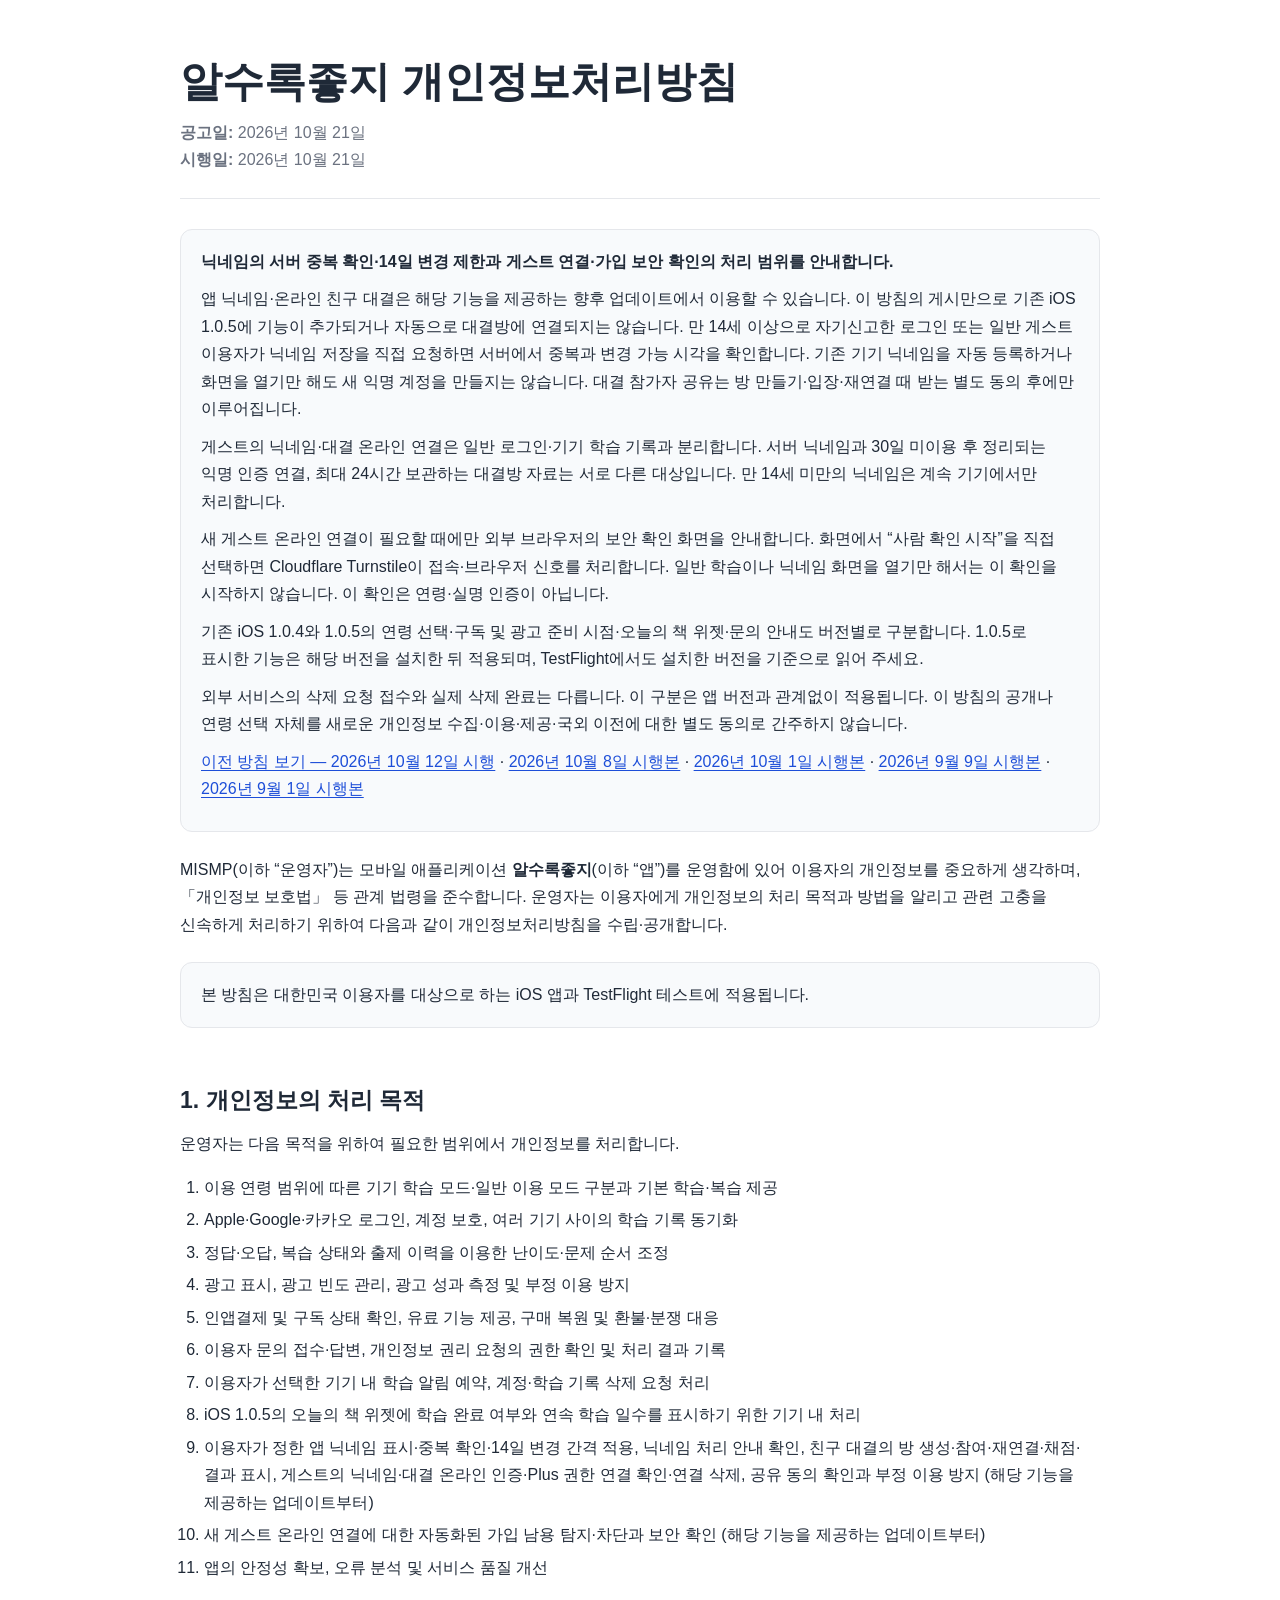
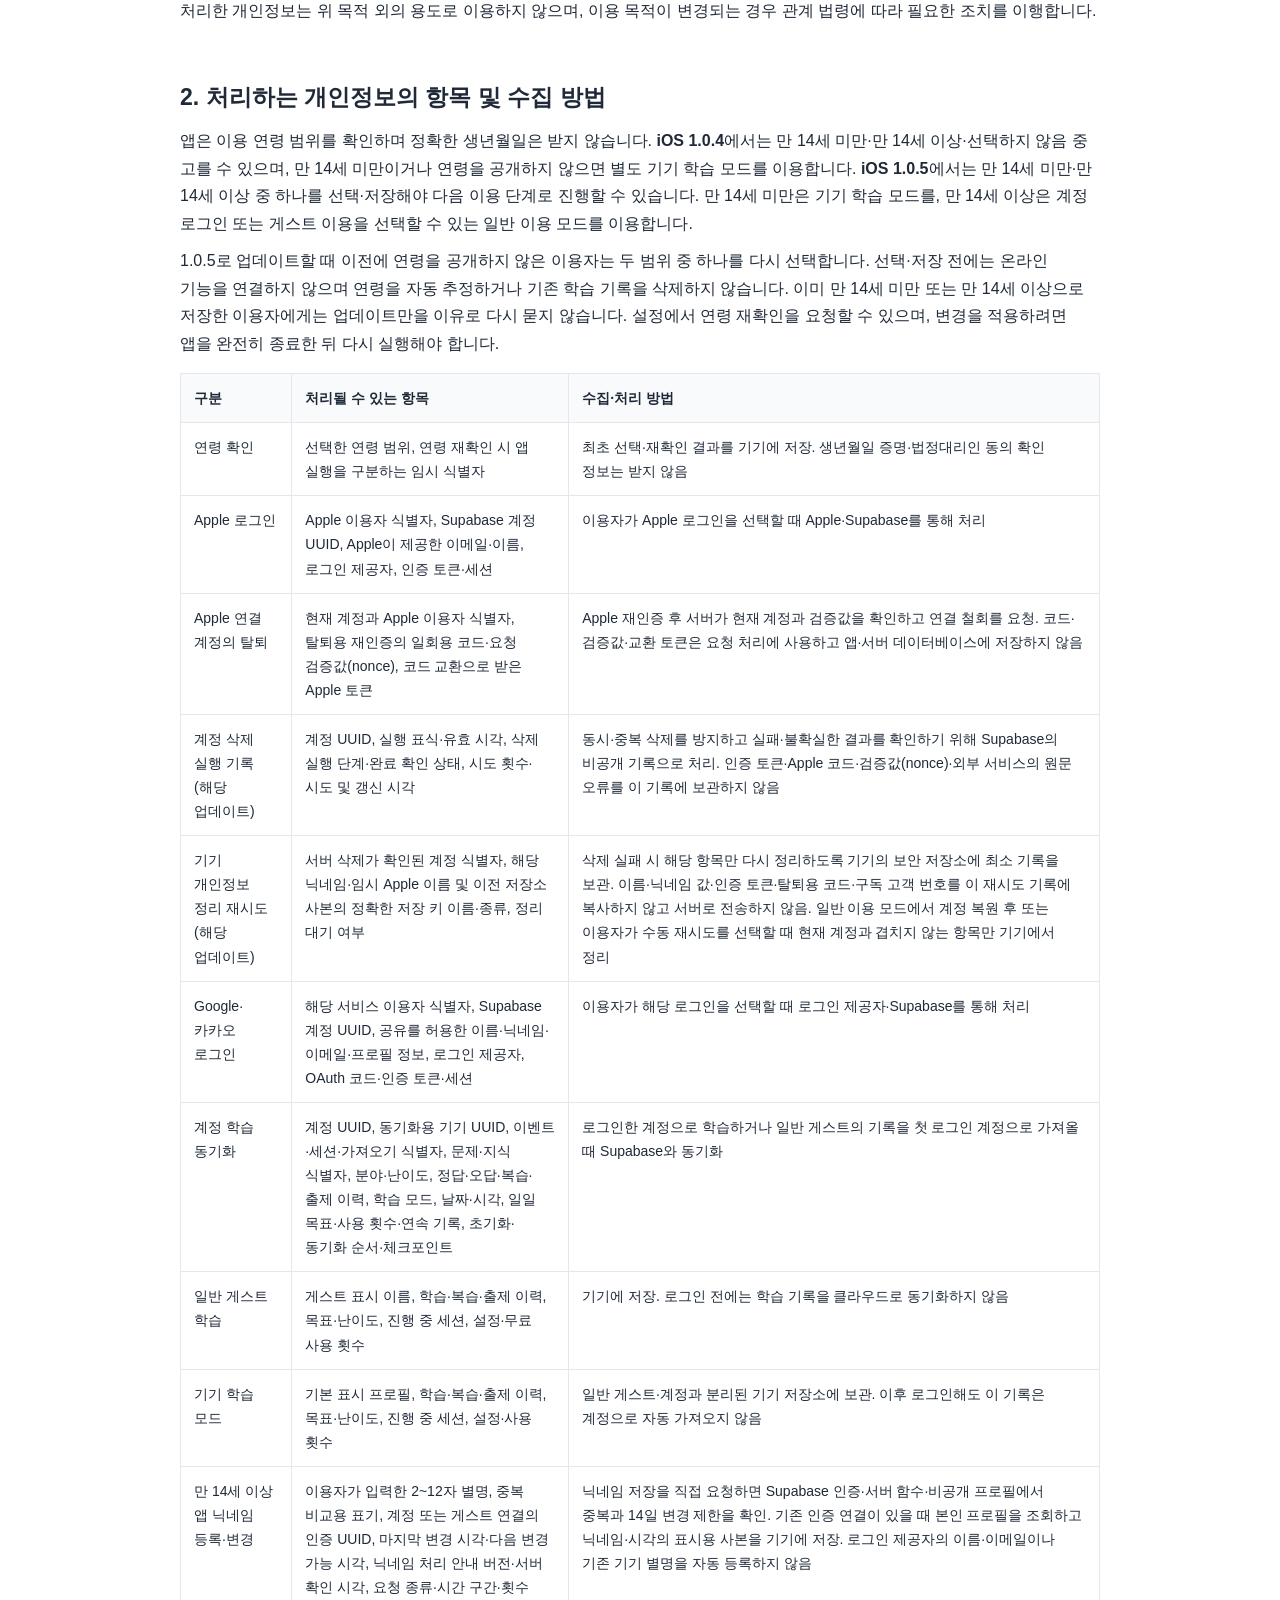
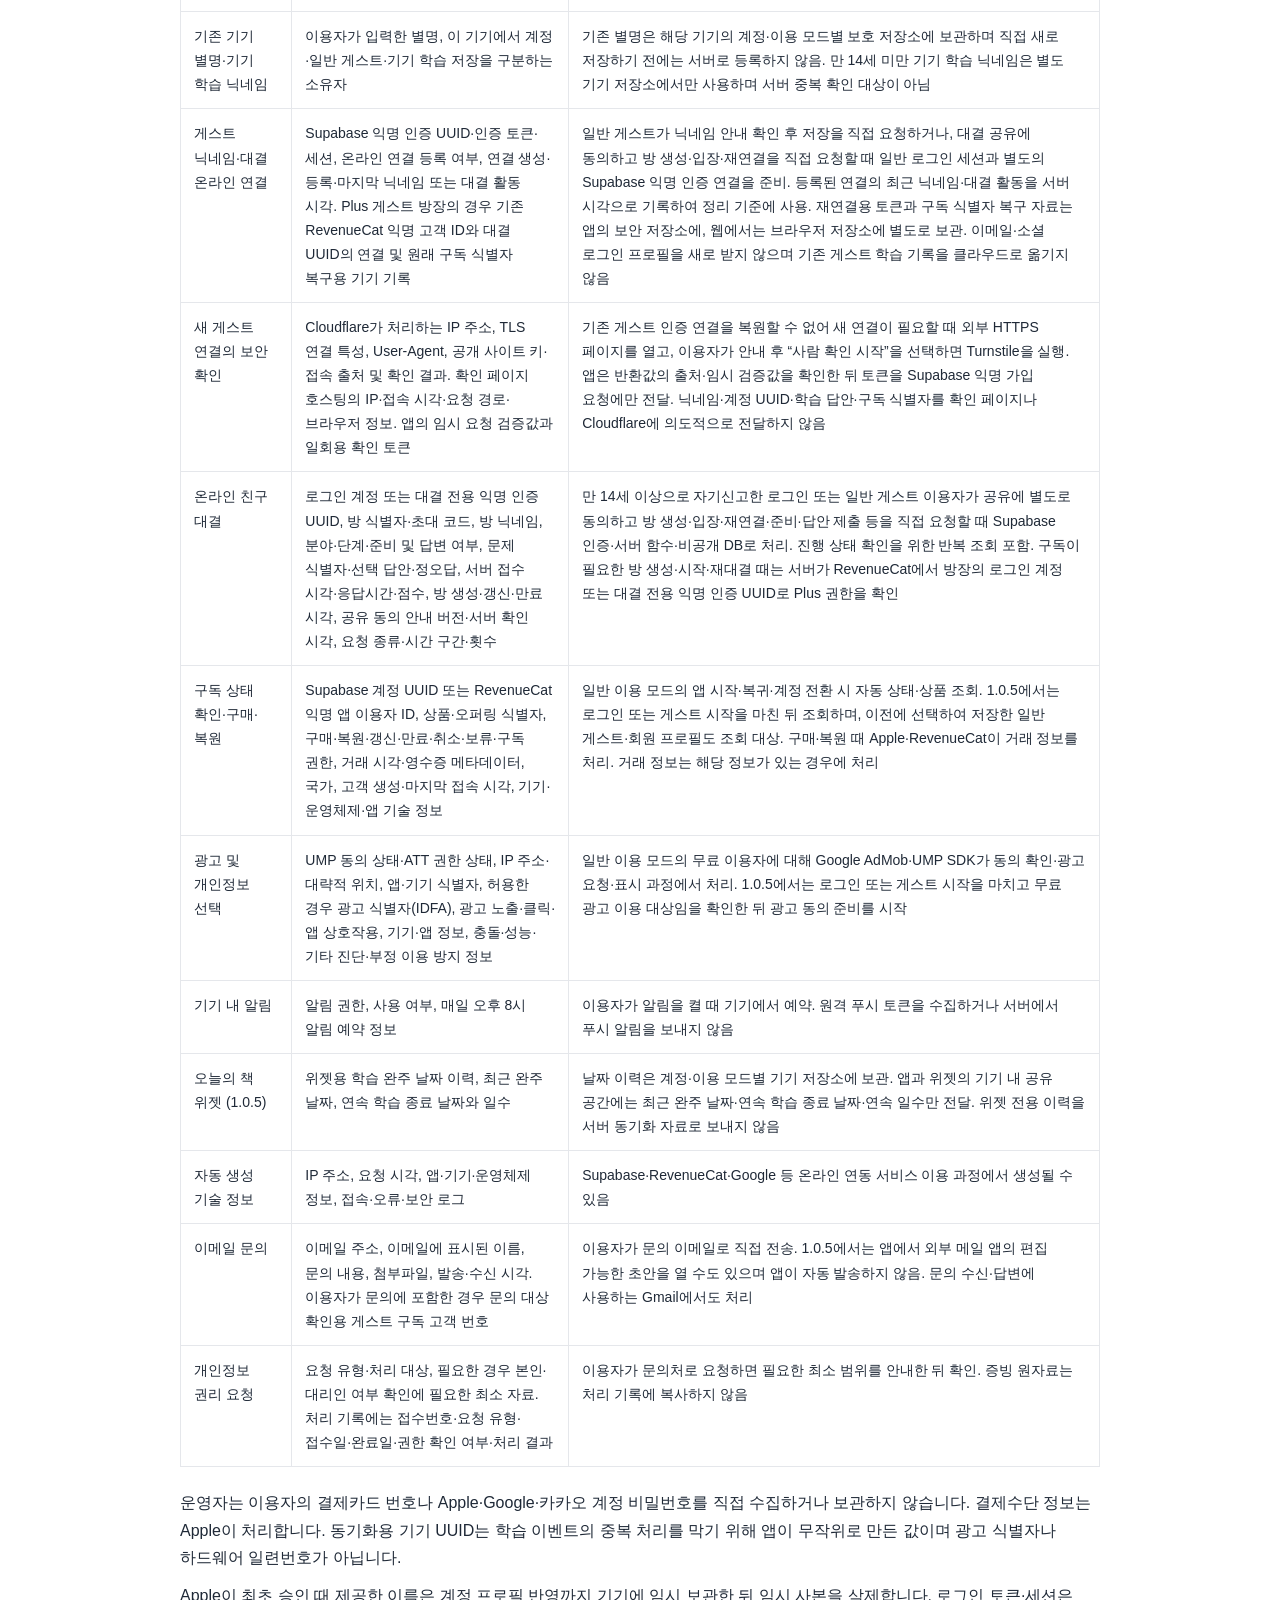
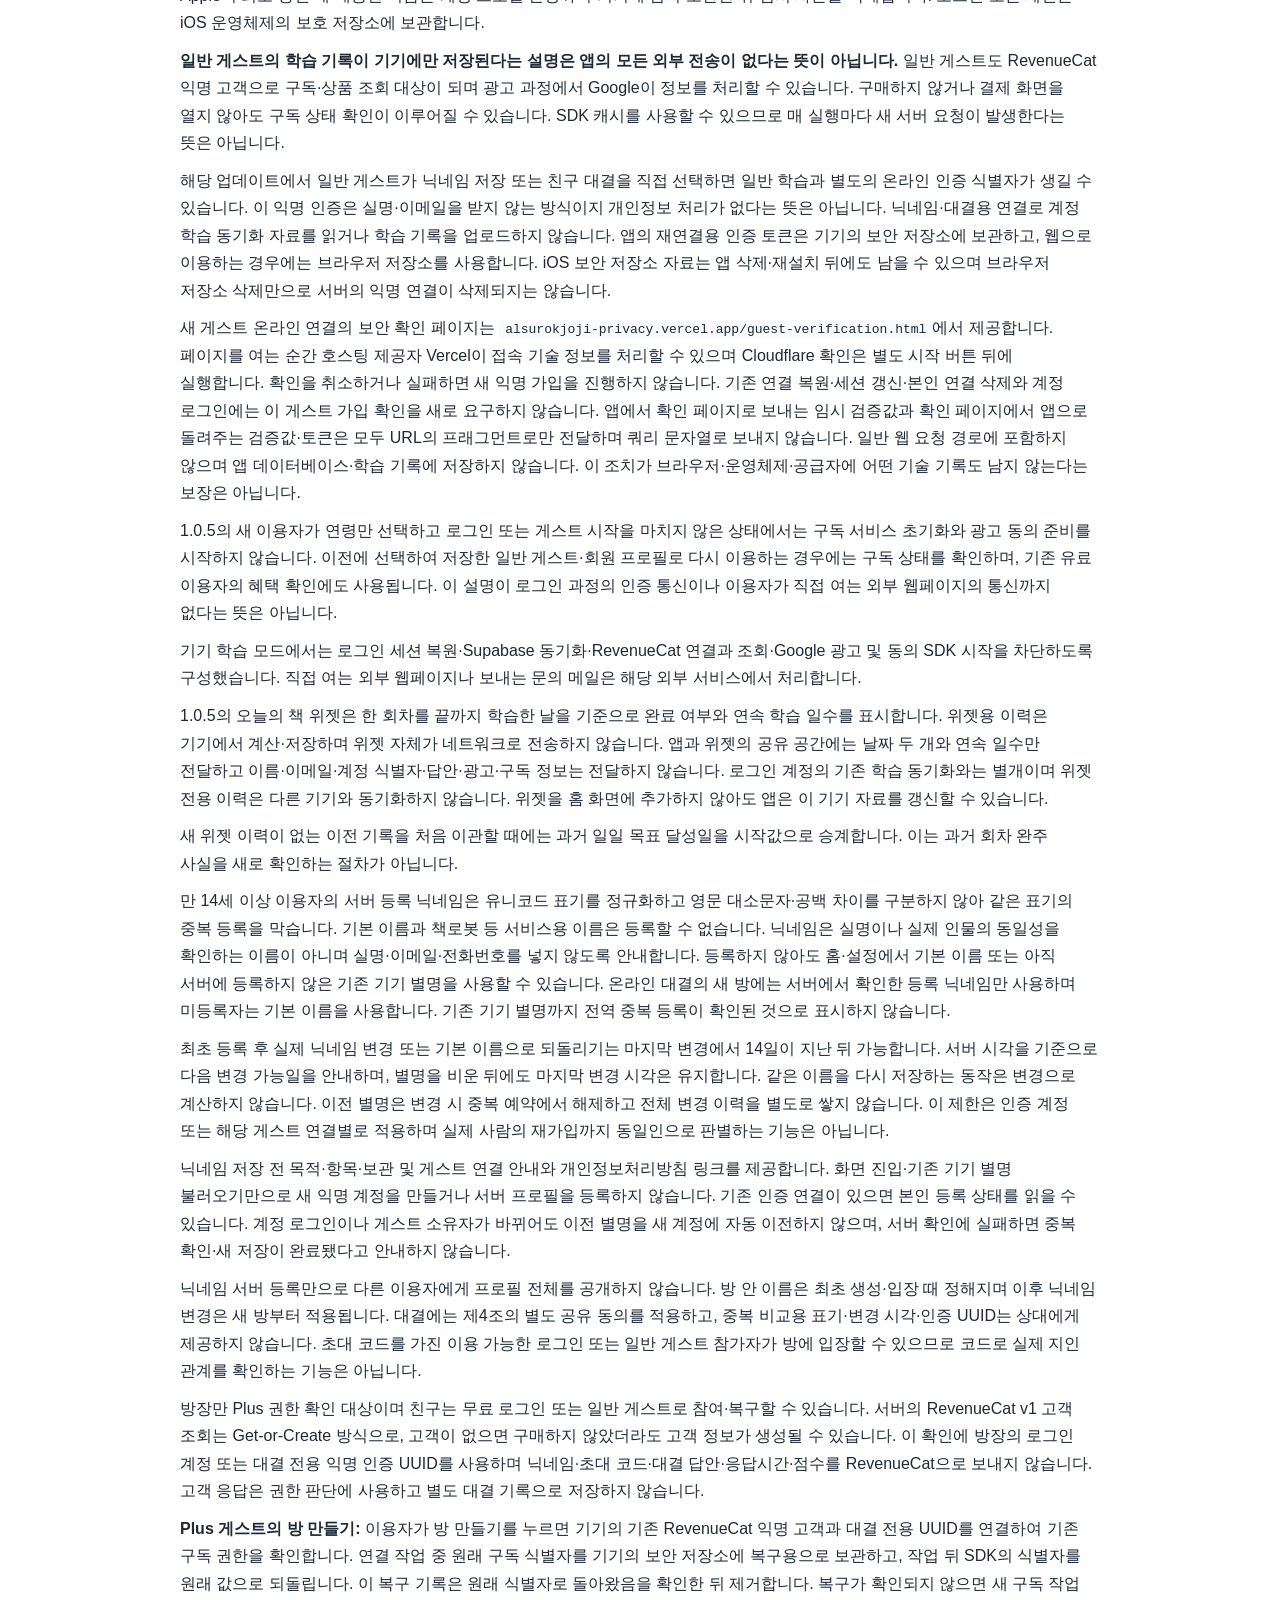
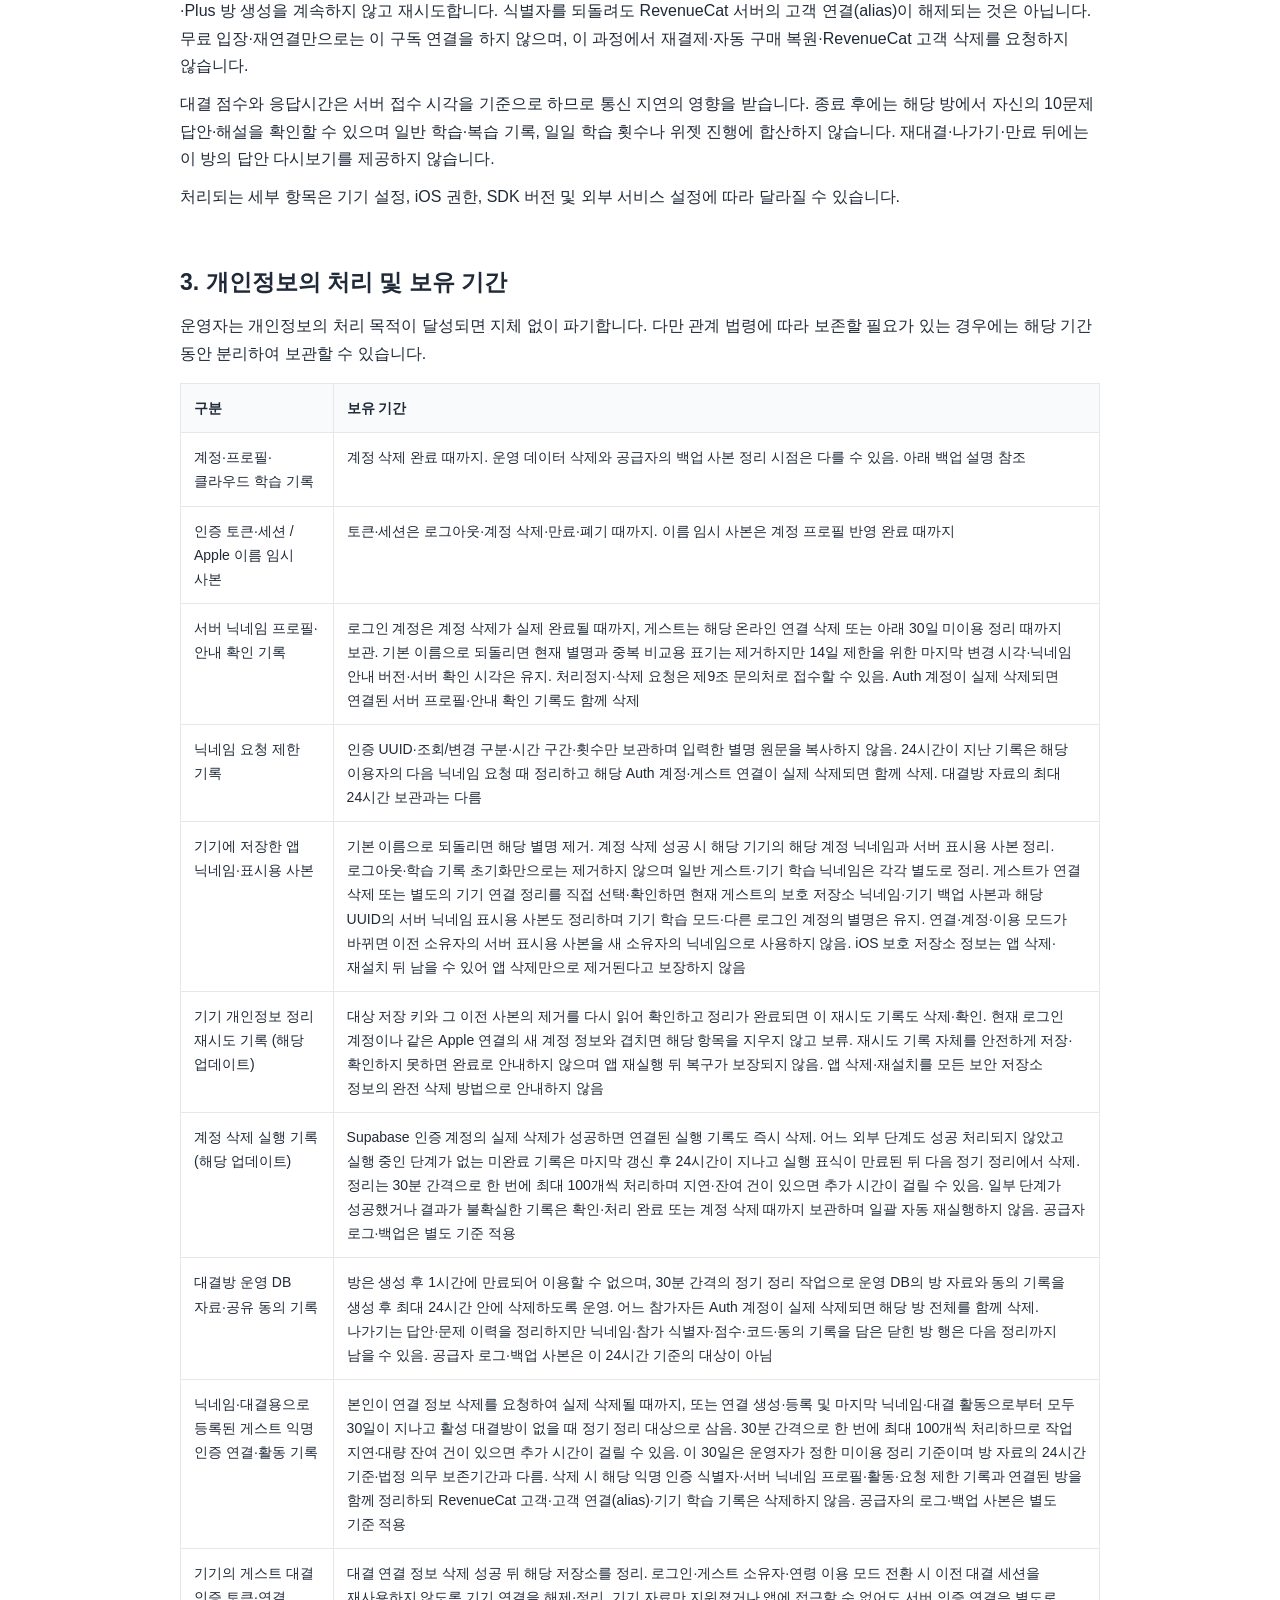
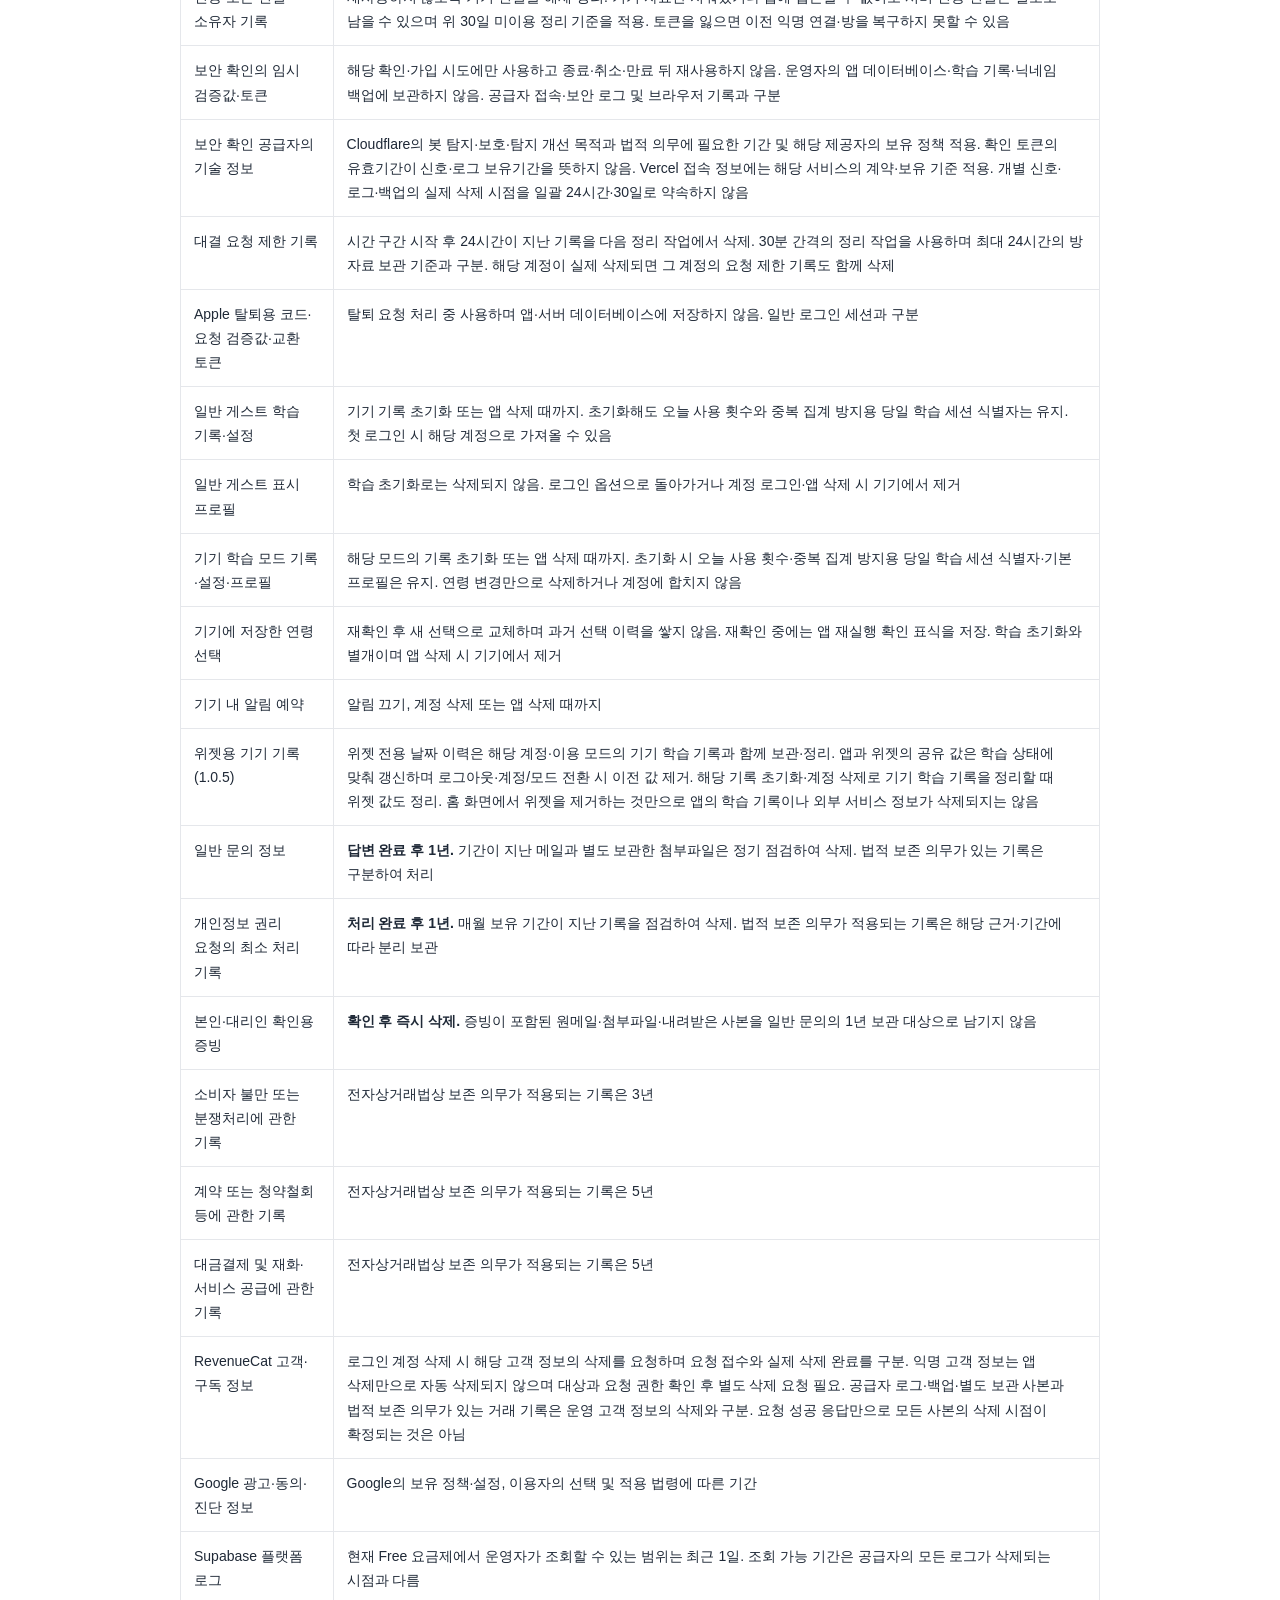
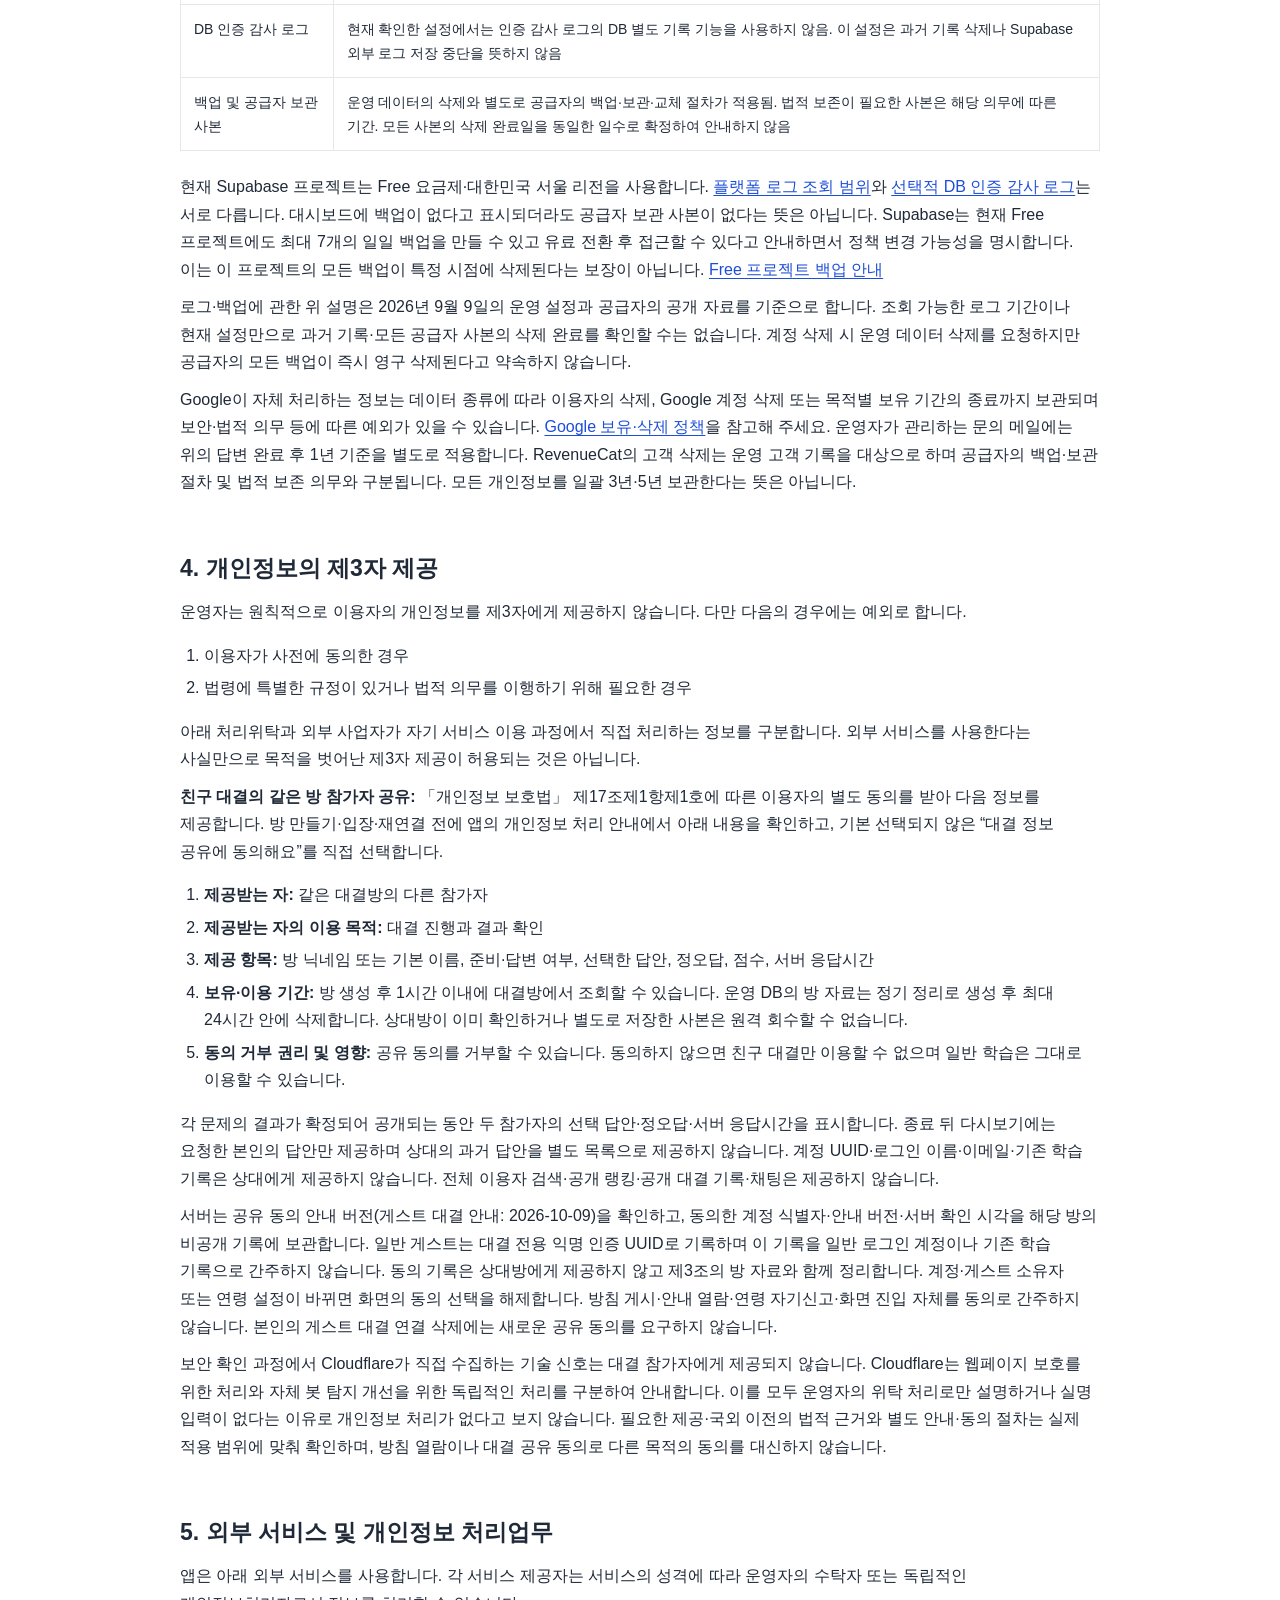
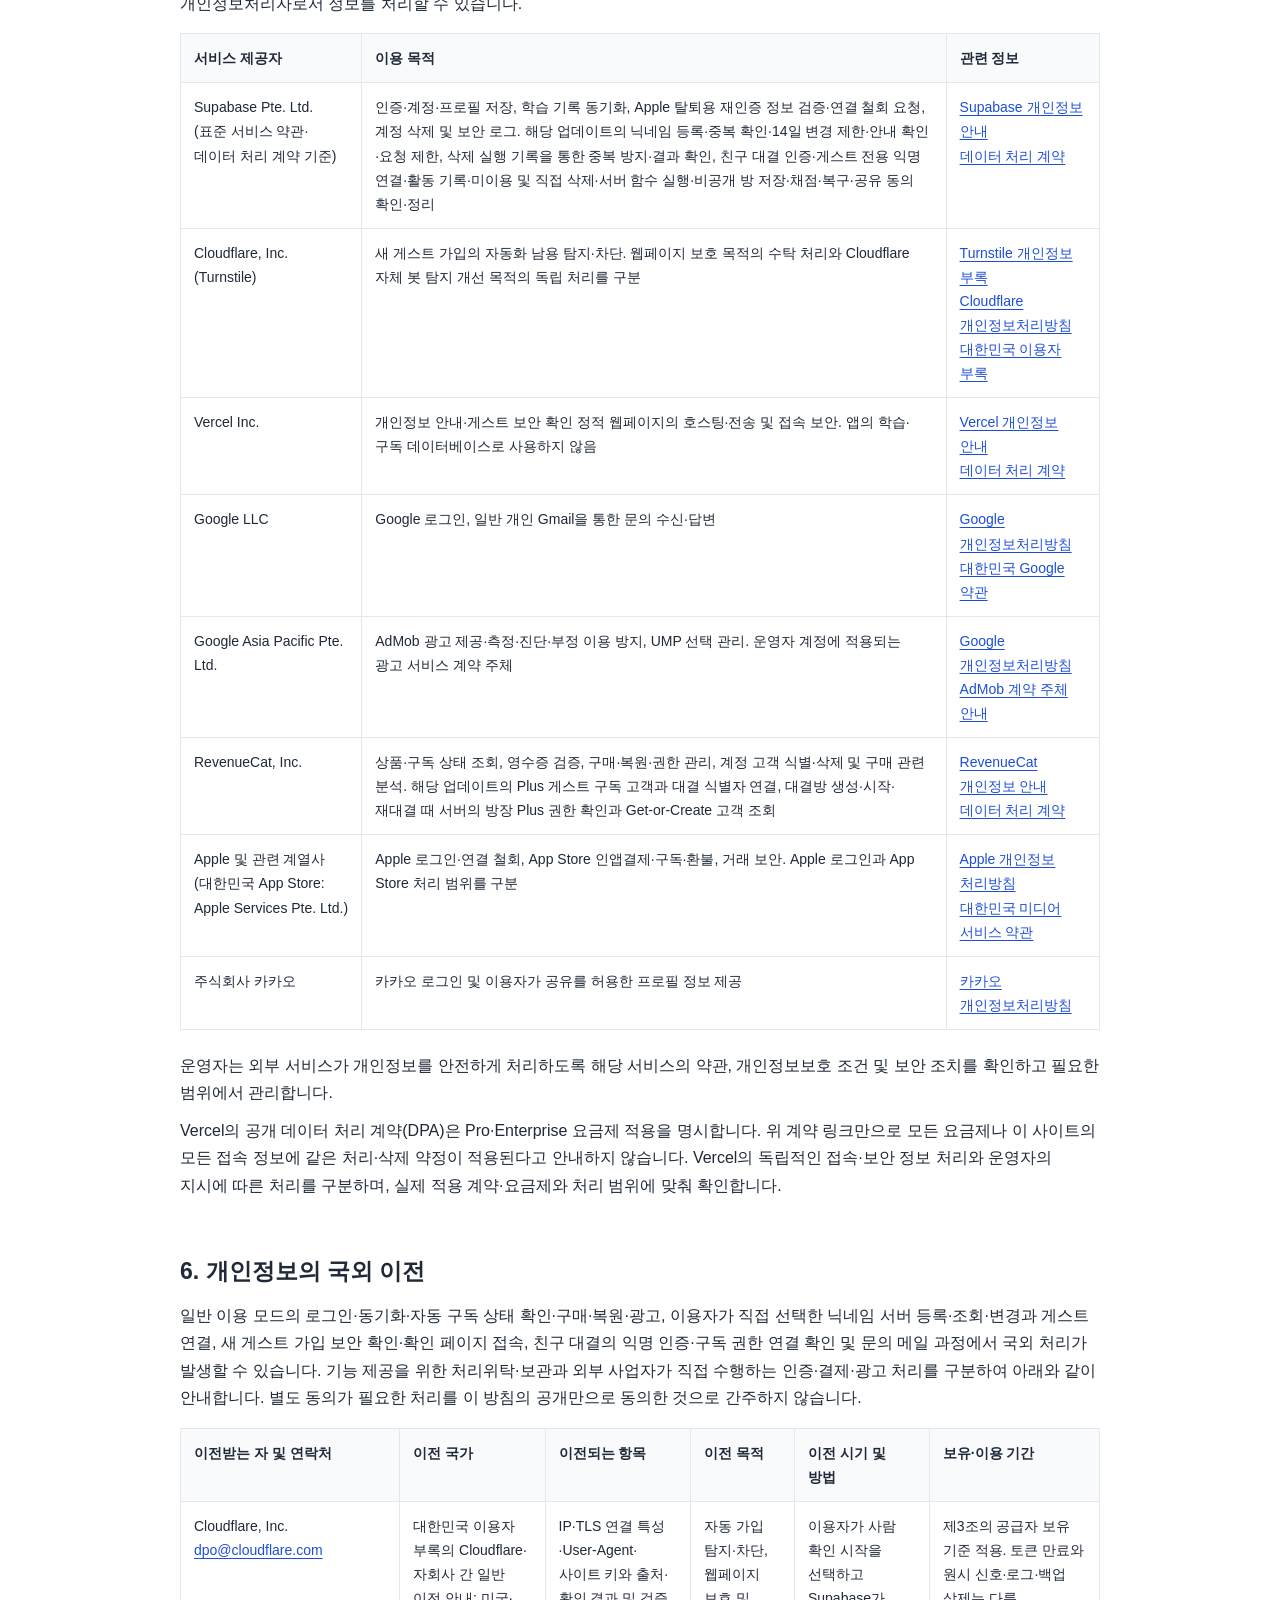
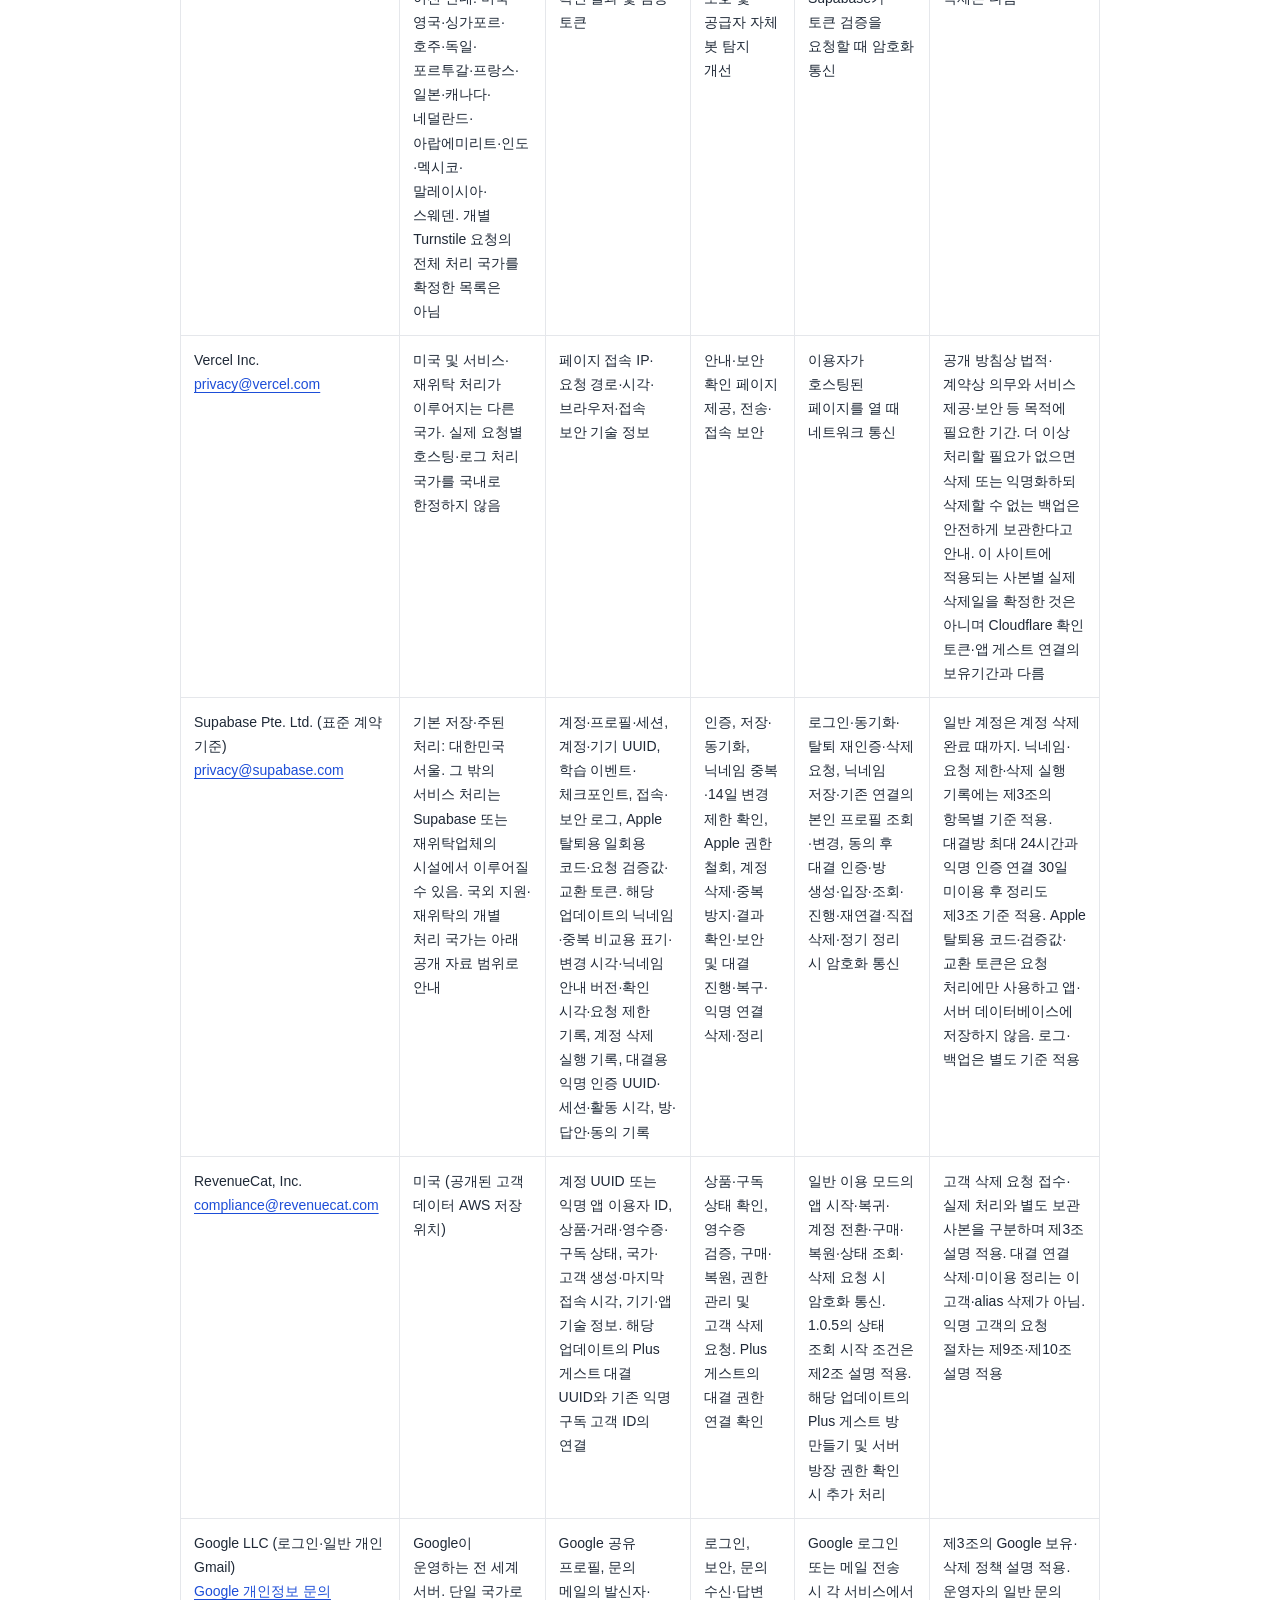
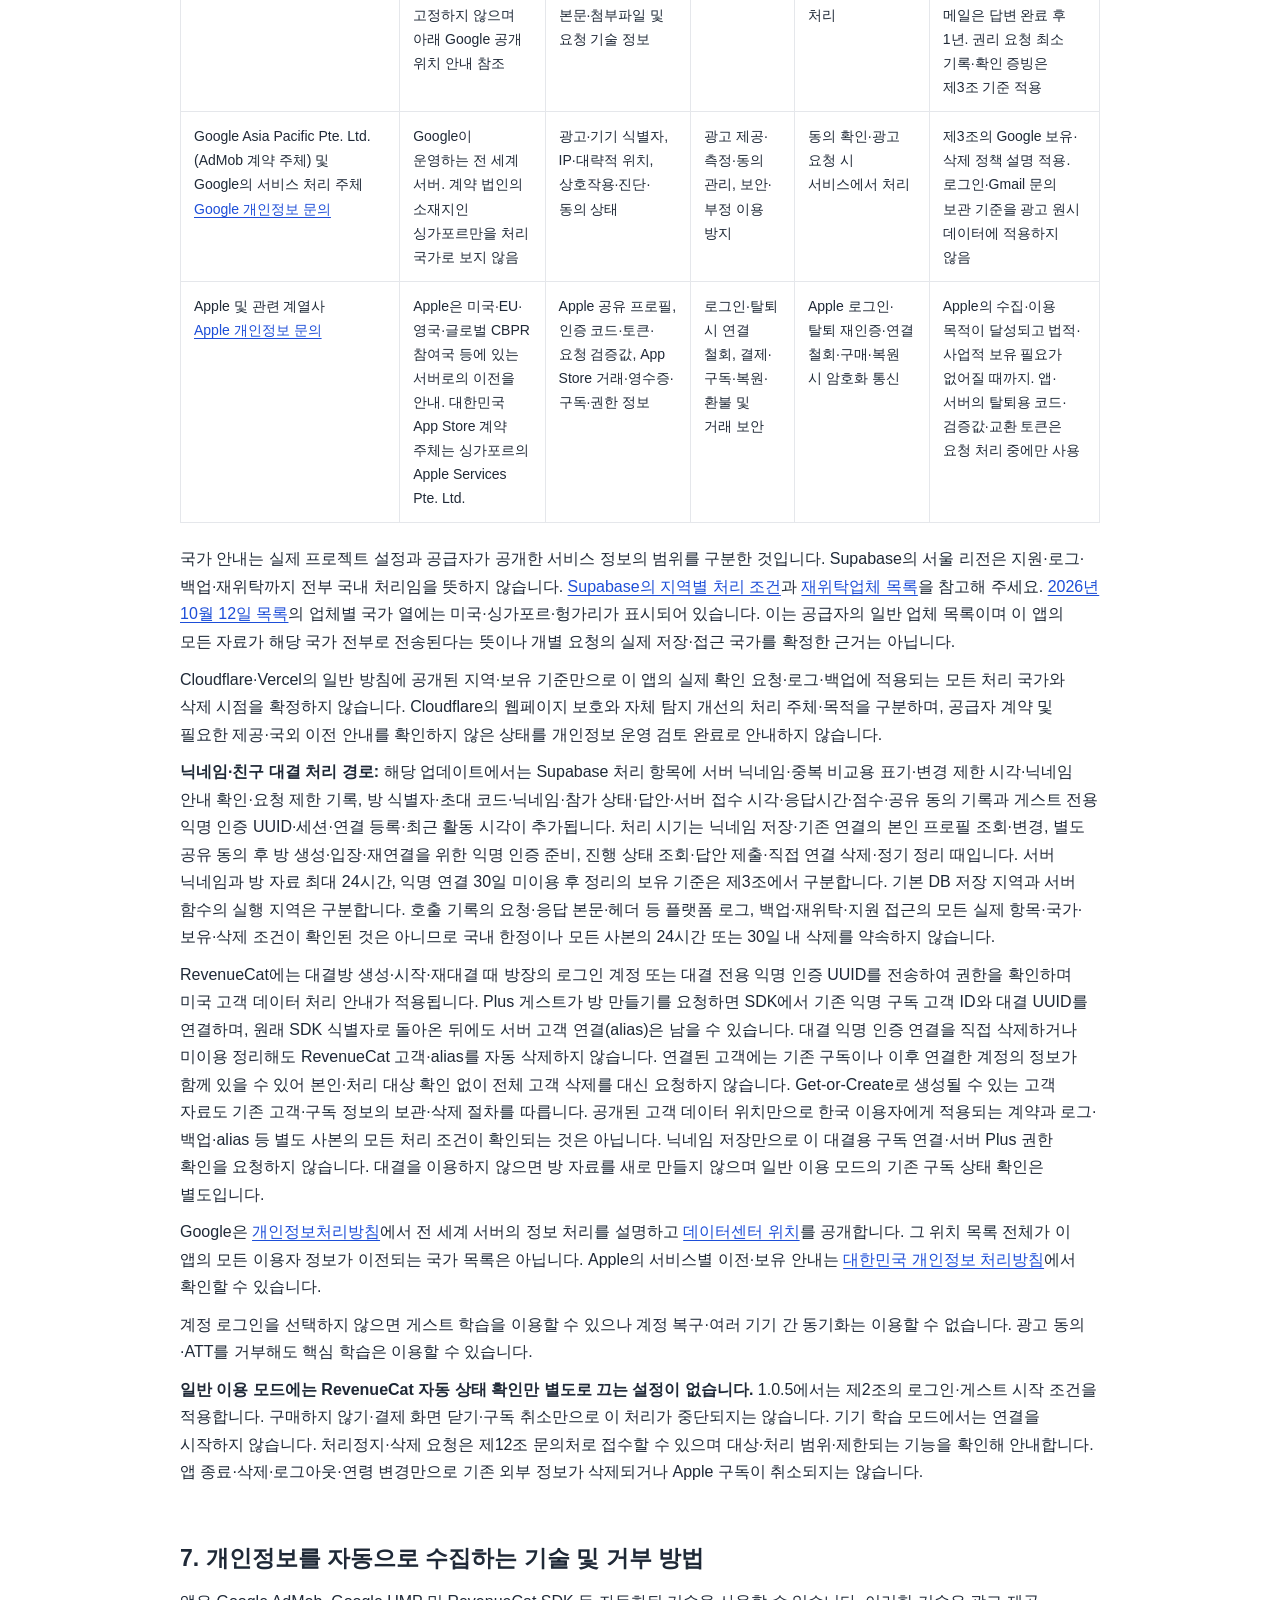
==== commit 51d52967: "닉네임 변경 제한과 게스트 사람 확인 안내 반영 2026-10-21 개정 방침. 닉네임 중복 확인·14일 변경 제한, 명시적으로 시작하는 Turnstile 보안 확인, 공급자 처리" ====
--- a/index.html
+++ b/index.html
@@ -3,7 +3,7 @@
 <head>
   <meta charset="utf-8" />
   <meta name="viewport" content="width=device-width, initial-scale=1" />
-  <meta name="description" content="알수록좋지 개인정보처리방침 — 2026년 10월 12일 시행" />
+  <meta name="description" content="알수록좋지 개인정보처리방침 — 2026년 10월 21일 시행" />
   <title>알수록좋지 개인정보처리방침</title>
   <style>
     :root {
@@ -62,14 +62,16 @@
 <body>
 <main>
   <h1>알수록좋지 개인정보처리방침</h1>
-  <div class="meta"><strong>공고일:</strong> 2026년 10월 12일<br><strong>시행일:</strong> 2026년 10월 12일</div>
+  <div class="meta"><strong>공고일:</strong> 2026년 10월 21일<br><strong>시행일:</strong> 2026년 10월 21일</div>
 
   <aside class="notice" aria-label="주요 정정 내용">
-    <strong>게스트 친구 대결의 연결·구독 확인 및 보관·삭제 기준을 추가했습니다.</strong>
-    <p>앱 닉네임·온라인 친구 대결은 해당 기능을 제공하는 향후 업데이트에서 이용할 수 있습니다. 이 방침의 게시만으로 기존 iOS 1.0.5에 기능이 추가되거나 자동으로 대결방에 연결되지는 않습니다. 닉네임은 직접 설정할 때, 대결 정보는 만 14세 이상으로 자기신고한 로그인 또는 일반 게스트 이용자가 공유에 별도로 동의하고 방 만들기·입장·재연결을 직접 요청할 때 처리합니다. 게스트의 대결 연결은 일반 로그인·기기 학습 기록과 분리되며, 대결방 자료의 최대 24시간 보관과 익명 인증 연결의 30일 미이용 후 정리는 서로 다른 기준입니다.</p>
+    <strong>닉네임의 서버 중복 확인·14일 변경 제한과 게스트 연결·가입 보안 확인의 처리 범위를 안내합니다.</strong>
+    <p>앱 닉네임·온라인 친구 대결은 해당 기능을 제공하는 향후 업데이트에서 이용할 수 있습니다. 이 방침의 게시만으로 기존 iOS 1.0.5에 기능이 추가되거나 자동으로 대결방에 연결되지는 않습니다. 만 14세 이상으로 자기신고한 로그인 또는 일반 게스트 이용자가 닉네임 저장을 직접 요청하면 서버에서 중복과 변경 가능 시각을 확인합니다. 기존 기기 닉네임을 자동 등록하거나 화면을 열기만 해도 새 익명 계정을 만들지는 않습니다. 대결 참가자 공유는 방 만들기·입장·재연결 때 받는 별도 동의 후에만 이루어집니다.</p>
+    <p>게스트의 닉네임·대결 온라인 연결은 일반 로그인·기기 학습 기록과 분리합니다. 서버 닉네임과 30일 미이용 후 정리되는 익명 인증 연결, 최대 24시간 보관하는 대결방 자료는 서로 다른 대상입니다. 만 14세 미만의 닉네임은 계속 기기에서만 처리합니다.</p>
+    <p>새 게스트 온라인 연결이 필요할 때에만 외부 브라우저의 보안 확인 화면을 안내합니다. 화면에서 “사람 확인 시작”을 직접 선택하면 Cloudflare Turnstile이 접속·브라우저 신호를 처리합니다. 일반 학습이나 닉네임 화면을 열기만 해서는 이 확인을 시작하지 않습니다. 이 확인은 연령·실명 인증이 아닙니다.</p>
     <p>기존 iOS 1.0.4와 1.0.5의 연령 선택·구독 및 광고 준비 시점·오늘의 책 위젯·문의 안내도 버전별로 구분합니다. 1.0.5로 표시한 기능은 해당 버전을 설치한 뒤 적용되며, TestFlight에서도 설치한 버전을 기준으로 읽어 주세요.</p>
     <p>외부 서비스의 삭제 요청 접수와 실제 삭제 완료는 다릅니다. 이 구분은 앱 버전과 관계없이 적용됩니다. 이 방침의 공개나 연령 선택 자체를 새로운 개인정보 수집·이용·제공·국외 이전에 대한 별도 동의로 간주하지 않습니다.</p>
-    <p><a href="history/2026-10-08.html">이전 방침 보기 — 2026년 10월 8일 시행</a> · <a href="history/2026-10-01.html">2026년 10월 1일 시행본</a> · <a href="history/2026-09-09.html">2026년 9월 9일 시행본</a> · <a href="history/2026-09-01.html">2026년 9월 1일 시행본</a></p>
+    <p><a href="history/2026-10-12.html">이전 방침 보기 — 2026년 10월 12일 시행</a> · <a href="history/2026-10-08.html">2026년 10월 8일 시행본</a> · <a href="history/2026-10-01.html">2026년 10월 1일 시행본</a> · <a href="history/2026-09-09.html">2026년 9월 9일 시행본</a> · <a href="history/2026-09-01.html">2026년 9월 1일 시행본</a></p>
   </aside>
 
   <p>MISMP(이하 “운영자”)는 모바일 애플리케이션 <strong>알수록좋지</strong>(이하 “앱”)를 운영함에 있어 이용자의 개인정보를 중요하게 생각하며, 「개인정보 보호법」 등 관계 법령을 준수합니다. 운영자는 이용자에게 개인정보의 처리 목적과 방법을 알리고 관련 고충을 신속하게 처리하기 위하여 다음과 같이 개인정보처리방침을 수립·공개합니다.</p>
@@ -86,7 +88,8 @@
     <li>이용자 문의 접수·답변, 개인정보 권리 요청의 권한 확인 및 처리 결과 기록</li>
     <li>이용자가 선택한 기기 내 학습 알림 예약, 계정·학습 기록 삭제 요청 처리</li>
     <li>iOS 1.0.5의 오늘의 책 위젯에 학습 완료 여부와 연속 학습 일수를 표시하기 위한 기기 내 처리</li>
-    <li>이용자가 정한 앱 닉네임 표시, 친구 대결의 방 생성·참여·재연결·채점·결과 표시, 게스트의 대결 전용 인증·Plus 권한 연결 확인·연결 삭제, 공유 동의 확인과 부정 이용 방지 (해당 기능을 제공하는 업데이트부터)</li>
+    <li>이용자가 정한 앱 닉네임 표시·중복 확인·14일 변경 간격 적용, 닉네임 처리 안내 확인, 친구 대결의 방 생성·참여·재연결·채점·결과 표시, 게스트의 닉네임·대결 온라인 인증·Plus 권한 연결 확인·연결 삭제, 공유 동의 확인과 부정 이용 방지 (해당 기능을 제공하는 업데이트부터)</li>
+    <li>새 게스트 온라인 연결에 대한 자동화된 가입 남용 탐지·차단과 보안 확인 (해당 기능을 제공하는 업데이트부터)</li>
     <li>앱의 안정성 확보, 오류 분석 및 서비스 품질 개선</li>
   </ol>
   <p>처리한 개인정보는 위 목적 외의 용도로 이용하지 않으며, 이용 목적이 변경되는 경우 관계 법령에 따라 필요한 조치를 이행합니다.</p>
@@ -106,8 +109,10 @@
       <tr><td>계정 학습 동기화</td><td>계정 UUID, 동기화용 기기 UUID, 이벤트·세션·가져오기 식별자, 문제·지식 식별자, 분야·난이도, 정답·오답·복습·출제 이력, 학습 모드, 날짜·시각, 일일 목표·사용 횟수·연속 기록, 초기화·동기화 순서·체크포인트</td><td>로그인한 계정으로 학습하거나 일반 게스트의 기록을 첫 로그인 계정으로 가져올 때 Supabase와 동기화</td></tr>
       <tr><td>일반 게스트 학습</td><td>게스트 표시 이름, 학습·복습·출제 이력, 목표·난이도, 진행 중 세션, 설정·무료 사용 횟수</td><td>기기에 저장. 로그인 전에는 학습 기록을 클라우드로 동기화하지 않음</td></tr>
       <tr><td>기기 학습 모드</td><td>기본 표시 프로필, 학습·복습·출제 이력, 목표·난이도, 진행 중 세션, 설정·사용 횟수</td><td>일반 게스트·계정과 분리된 기기 저장소에 보관. 이후 로그인해도 이 기록은 계정으로 자동 가져오지 않음</td></tr>
-      <tr><td>선택한 앱 닉네임</td><td>이용자가 입력한 2~12자 별명, 이 기기에서 계정·일반 게스트·기기 학습 저장을 구분하는 소유자</td><td>홈·설정에서 사용하는 닉네임을 기기의 보호 저장소에 계정·이용 모드별로 저장. 별도의 서버 프로필로 동기화하지 않으며, 온라인 대결의 새 방 생성·첫 입장 때 선택한 닉네임을 해당 방에 전달. 로그인 제공자의 이름·이메일을 대결 이름으로 자동 가져오지 않음</td></tr>
-      <tr><td>게스트 대결 전용 연결</td><td>Supabase 익명 인증 UUID·인증 토큰·세션, 대결용 연결 등록 여부, 연결 생성·등록·마지막 대결 활동 시각. Plus 게스트 방장의 경우 기존 RevenueCat 익명 고객 ID와 대결 UUID의 연결 및 원래 구독 식별자 복구용 기기 기록</td><td>일반 게스트가 공유에 동의하고 방 생성·입장·재연결을 직접 요청할 때 일반 로그인 세션과 별도의 Supabase 익명 인증 연결을 준비. 대결용 연결만 비공개 정리 대상으로 등록하고 서버 시각으로 최근 활동을 기록. 재연결용 토큰과 구독 식별자 복구 자료는 앱의 보안 저장소에, 웹에서는 브라우저 저장소에 별도로 보관. 이메일·소셜 로그인 프로필을 새로 받지 않으며 기존 게스트 학습 기록을 클라우드로 옮기지 않음</td></tr>
+      <tr><td>만 14세 이상 앱 닉네임 등록·변경</td><td>이용자가 입력한 2~12자 별명, 중복 비교용 표기, 계정 또는 게스트 연결의 인증 UUID, 마지막 변경 시각·다음 변경 가능 시각, 닉네임 처리 안내 버전·서버 확인 시각, 요청 종류·시간 구간·횟수</td><td>닉네임 저장을 직접 요청하면 Supabase 인증·서버 함수·비공개 프로필에서 중복과 14일 변경 제한을 확인. 기존 인증 연결이 있을 때 본인 프로필을 조회하고 닉네임·시각의 표시용 사본을 기기에 저장. 로그인 제공자의 이름·이메일이나 기존 기기 별명을 자동 등록하지 않음</td></tr>
+      <tr><td>기존 기기 별명·기기 학습 닉네임</td><td>이용자가 입력한 별명, 이 기기에서 계정·일반 게스트·기기 학습 저장을 구분하는 소유자</td><td>기존 별명은 해당 기기의 계정·이용 모드별 보호 저장소에 보관하며 직접 새로 저장하기 전에는 서버로 등록하지 않음. 만 14세 미만 기기 학습 닉네임은 별도 기기 저장소에서만 사용하며 서버 중복 확인 대상이 아님</td></tr>
+      <tr><td>게스트 닉네임·대결 온라인 연결</td><td>Supabase 익명 인증 UUID·인증 토큰·세션, 온라인 연결 등록 여부, 연결 생성·등록·마지막 닉네임 또는 대결 활동 시각. Plus 게스트 방장의 경우 기존 RevenueCat 익명 고객 ID와 대결 UUID의 연결 및 원래 구독 식별자 복구용 기기 기록</td><td>일반 게스트가 닉네임 안내 확인 후 저장을 직접 요청하거나, 대결 공유에 동의하고 방 생성·입장·재연결을 직접 요청할 때 일반 로그인 세션과 별도의 Supabase 익명 인증 연결을 준비. 등록된 연결의 최근 닉네임·대결 활동을 서버 시각으로 기록하여 정리 기준에 사용. 재연결용 토큰과 구독 식별자 복구 자료는 앱의 보안 저장소에, 웹에서는 브라우저 저장소에 별도로 보관. 이메일·소셜 로그인 프로필을 새로 받지 않으며 기존 게스트 학습 기록을 클라우드로 옮기지 않음</td></tr>
+      <tr><td>새 게스트 연결의 보안 확인</td><td>Cloudflare가 처리하는 IP 주소, TLS 연결 특성, User-Agent, 공개 사이트 키·접속 출처 및 확인 결과. 확인 페이지 호스팅의 IP·접속 시각·요청 경로·브라우저 정보. 앱의 임시 요청 검증값과 일회용 확인 토큰</td><td>기존 게스트 인증 연결을 복원할 수 없어 새 연결이 필요할 때 외부 HTTPS 페이지를 열고, 이용자가 안내 후 “사람 확인 시작”을 선택하면 Turnstile을 실행. 앱은 반환값의 출처·임시 검증값을 확인한 뒤 토큰을 Supabase 익명 가입 요청에만 전달. 닉네임·계정 UUID·학습 답안·구독 식별자를 확인 페이지나 Cloudflare에 의도적으로 전달하지 않음</td></tr>
       <tr><td>온라인 친구 대결</td><td>로그인 계정 또는 대결 전용 익명 인증 UUID, 방 식별자·초대 코드, 방 닉네임, 분야·단계·준비 및 답변 여부, 문제 식별자·선택 답안·정오답, 서버 접수 시각·응답시간·점수, 방 생성·갱신·만료 시각, 공유 동의 안내 버전·서버 확인 시각, 요청 종류·시간 구간·횟수</td><td>만 14세 이상으로 자기신고한 로그인 또는 일반 게스트 이용자가 공유에 별도로 동의하고 방 생성·입장·재연결·준비·답안 제출 등을 직접 요청할 때 Supabase 인증·서버 함수·비공개 DB로 처리. 진행 상태 확인을 위한 반복 조회 포함. 구독이 필요한 방 생성·시작·재대결 때는 서버가 RevenueCat에서 방장의 로그인 계정 또는 대결 전용 익명 인증 UUID로 Plus 권한을 확인</td></tr>
       <tr><td>구독 상태 확인·구매·복원</td><td>Supabase 계정 UUID 또는 RevenueCat 익명 앱 이용자 ID, 상품·오퍼링 식별자, 구매·복원·갱신·만료·취소·보류·구독 권한, 거래 시각·영수증 메타데이터, 국가, 고객 생성·마지막 접속 시각, 기기·운영체제·앱 기술 정보</td><td>일반 이용 모드의 앱 시작·복귀·계정 전환 시 자동 상태·상품 조회. 1.0.5에서는 로그인 또는 게스트 시작을 마친 뒤 조회하며, 이전에 선택하여 저장한 일반 게스트·회원 프로필도 조회 대상. 구매·복원 때 Apple·RevenueCat이 거래 정보를 처리. 거래 정보는 해당 정보가 있는 경우에 처리</td></tr>
       <tr><td>광고 및 개인정보 선택</td><td>UMP 동의 상태·ATT 권한 상태, IP 주소·대략적 위치, 앱·기기 식별자, 허용한 경우 광고 식별자(IDFA), 광고 노출·클릭·앱 상호작용, 기기·앱 정보, 충돌·성능·기타 진단·부정 이용 방지 정보</td><td>일반 이용 모드의 무료 이용자에 대해 Google AdMob·UMP SDK가 동의 확인·광고 요청·표시 과정에서 처리. 1.0.5에서는 로그인 또는 게스트 시작을 마치고 무료 광고 이용 대상임을 확인한 뒤 광고 동의 준비를 시작</td></tr>
@@ -121,12 +126,16 @@
   <p>운영자는 이용자의 결제카드 번호나 Apple·Google·카카오 계정 비밀번호를 직접 수집하거나 보관하지 않습니다. 결제수단 정보는 Apple이 처리합니다. 동기화용 기기 UUID는 학습 이벤트의 중복 처리를 막기 위해 앱이 무작위로 만든 값이며 광고 식별자나 하드웨어 일련번호가 아닙니다.</p>
   <p>Apple이 최초 승인 때 제공한 이름은 계정 프로필 반영까지 기기에 임시 보관한 뒤 임시 사본을 삭제합니다. 로그인 토큰·세션은 iOS 운영체제의 보호 저장소에 보관합니다.</p>
   <p><strong>일반 게스트의 학습 기록이 기기에만 저장된다는 설명은 앱의 모든 외부 전송이 없다는 뜻이 아닙니다.</strong> 일반 게스트도 RevenueCat 익명 고객으로 구독·상품 조회 대상이 되며 광고 과정에서 Google이 정보를 처리할 수 있습니다. 구매하지 않거나 결제 화면을 열지 않아도 구독 상태 확인이 이루어질 수 있습니다. SDK 캐시를 사용할 수 있으므로 매 실행마다 새 서버 요청이 발생한다는 뜻은 아닙니다.</p>
-  <p>해당 업데이트에서 게스트 친구 대결을 선택하면 일반 학습과 별도의 온라인 인증 식별자가 생깁니다. 이 익명 인증은 실명·이메일을 받지 않는 방식이지 개인정보 처리가 없다는 뜻은 아닙니다. 대결 전용 연결로 계정 학습 동기화 자료를 읽거나 학습 기록을 업로드하지 않습니다. 앱의 재연결용 인증 토큰은 기기의 보안 저장소에 보관하고, 웹으로 이용하는 경우에는 브라우저 저장소를 사용합니다. iOS 보안 저장소 자료는 앱 삭제·재설치 뒤에도 남을 수 있으며 브라우저 저장소 삭제만으로 서버의 익명 연결이 삭제되지는 않습니다.</p>
+  <p>해당 업데이트에서 일반 게스트가 닉네임 저장 또는 친구 대결을 직접 선택하면 일반 학습과 별도의 온라인 인증 식별자가 생길 수 있습니다. 이 익명 인증은 실명·이메일을 받지 않는 방식이지 개인정보 처리가 없다는 뜻은 아닙니다. 닉네임·대결용 연결로 계정 학습 동기화 자료를 읽거나 학습 기록을 업로드하지 않습니다. 앱의 재연결용 인증 토큰은 기기의 보안 저장소에 보관하고, 웹으로 이용하는 경우에는 브라우저 저장소를 사용합니다. iOS 보안 저장소 자료는 앱 삭제·재설치 뒤에도 남을 수 있으며 브라우저 저장소 삭제만으로 서버의 익명 연결이 삭제되지는 않습니다.</p>
+  <p>새 게스트 온라인 연결의 보안 확인 페이지는 <code>alsurokjoji-privacy.vercel.app/guest-verification.html</code>에서 제공합니다. 페이지를 여는 순간 호스팅 제공자 Vercel이 접속 기술 정보를 처리할 수 있으며 Cloudflare 확인은 별도 시작 버튼 뒤에 실행합니다. 확인을 취소하거나 실패하면 새 익명 가입을 진행하지 않습니다. 기존 연결 복원·세션 갱신·본인 연결 삭제와 계정 로그인에는 이 게스트 가입 확인을 새로 요구하지 않습니다. 앱에서 확인 페이지로 보내는 임시 검증값과 확인 페이지에서 앱으로 돌려주는 검증값·토큰은 모두 URL의 프래그먼트로만 전달하며 쿼리 문자열로 보내지 않습니다. 일반 웹 요청 경로에 포함하지 않으며 앱 데이터베이스·학습 기록에 저장하지 않습니다. 이 조치가 브라우저·운영체제·공급자에 어떤 기술 기록도 남지 않는다는 보장은 아닙니다.</p>
   <p>1.0.5의 새 이용자가 연령만 선택하고 로그인 또는 게스트 시작을 마치지 않은 상태에서는 구독 서비스 초기화와 광고 동의 준비를 시작하지 않습니다. 이전에 선택하여 저장한 일반 게스트·회원 프로필로 다시 이용하는 경우에는 구독 상태를 확인하며, 기존 유료 이용자의 혜택 확인에도 사용됩니다. 이 설명이 로그인 과정의 인증 통신이나 이용자가 직접 여는 외부 웹페이지의 통신까지 없다는 뜻은 아닙니다.</p>
   <p>기기 학습 모드에서는 로그인 세션 복원·Supabase 동기화·RevenueCat 연결과 조회·Google 광고 및 동의 SDK 시작을 차단하도록 구성했습니다. 직접 여는 외부 웹페이지나 보내는 문의 메일은 해당 외부 서비스에서 처리합니다.</p>
   <p>1.0.5의 오늘의 책 위젯은 한 회차를 끝까지 학습한 날을 기준으로 완료 여부와 연속 학습 일수를 표시합니다. 위젯용 이력은 기기에서 계산·저장하며 위젯 자체가 네트워크로 전송하지 않습니다. 앱과 위젯의 공유 공간에는 날짜 두 개와 연속 일수만 전달하고 이름·이메일·계정 식별자·답안·광고·구독 정보는 전달하지 않습니다. 로그인 계정의 기존 학습 동기화와는 별개이며 위젯 전용 이력은 다른 기기와 동기화하지 않습니다. 위젯을 홈 화면에 추가하지 않아도 앱은 이 기기 자료를 갱신할 수 있습니다.</p>
   <p>새 위젯 이력이 없는 이전 기록을 처음 이관할 때에는 과거 일일 목표 달성일을 시작값으로 승계합니다. 이는 과거 회차 완주 사실을 새로 확인하는 절차가 아닙니다.</p>
-  <p>친구 대결 닉네임은 실명이나 본인 확인을 위한 고유 이름이 아니며 중복될 수 있습니다. 실명·이메일·전화번호를 넣지 않도록 안내합니다. 닉네임을 정하지 않으면 기본 이름을 사용합니다. 방 안 이름은 최초 생성·입장 때 정해지며 이후 기기의 닉네임 변경은 새 방부터 적용됩니다. 초대 코드를 가진 이용 가능한 로그인 또는 일반 게스트 참가자가 방에 입장할 수 있으므로 코드로 실제 지인 관계를 확인하는 기능은 아닙니다.</p>
+  <p>만 14세 이상 이용자의 서버 등록 닉네임은 유니코드 표기를 정규화하고 영문 대소문자·공백 차이를 구분하지 않아 같은 표기의 중복 등록을 막습니다. 기본 이름과 책로봇 등 서비스용 이름은 등록할 수 없습니다. 닉네임은 실명이나 실제 인물의 동일성을 확인하는 이름이 아니며 실명·이메일·전화번호를 넣지 않도록 안내합니다. 등록하지 않아도 홈·설정에서 기본 이름 또는 아직 서버에 등록하지 않은 기존 기기 별명을 사용할 수 있습니다. 온라인 대결의 새 방에는 서버에서 확인한 등록 닉네임만 사용하며 미등록자는 기본 이름을 사용합니다. 기존 기기 별명까지 전역 중복 등록이 확인된 것으로 표시하지 않습니다.</p>
+  <p>최초 등록 후 실제 닉네임 변경 또는 기본 이름으로 되돌리기는 마지막 변경에서 14일이 지난 뒤 가능합니다. 서버 시각을 기준으로 다음 변경 가능일을 안내하며, 별명을 비운 뒤에도 마지막 변경 시각은 유지합니다. 같은 이름을 다시 저장하는 동작은 변경으로 계산하지 않습니다. 이전 별명은 변경 시 중복 예약에서 해제하고 전체 변경 이력을 별도로 쌓지 않습니다. 이 제한은 인증 계정 또는 해당 게스트 연결별로 적용하며 실제 사람의 재가입까지 동일인으로 판별하는 기능은 아닙니다.</p>
+  <p>닉네임 저장 전 목적·항목·보관 및 게스트 연결 안내와 개인정보처리방침 링크를 제공합니다. 화면 진입·기존 기기 별명 불러오기만으로 새 익명 계정을 만들거나 서버 프로필을 등록하지 않습니다. 기존 인증 연결이 있으면 본인 등록 상태를 읽을 수 있습니다. 계정 로그인이나 게스트 소유자가 바뀌어도 이전 별명을 새 계정에 자동 이전하지 않으며, 서버 확인에 실패하면 중복 확인·새 저장이 완료됐다고 안내하지 않습니다.</p>
+  <p>닉네임 서버 등록만으로 다른 이용자에게 프로필 전체를 공개하지 않습니다. 방 안 이름은 최초 생성·입장 때 정해지며 이후 닉네임 변경은 새 방부터 적용됩니다. 대결에는 제4조의 별도 공유 동의를 적용하고, 중복 비교용 표기·변경 시각·인증 UUID는 상대에게 제공하지 않습니다. 초대 코드를 가진 이용 가능한 로그인 또는 일반 게스트 참가자가 방에 입장할 수 있으므로 코드로 실제 지인 관계를 확인하는 기능은 아닙니다.</p>
   <p>방장만 Plus 권한 확인 대상이며 친구는 무료 로그인 또는 일반 게스트로 참여·복구할 수 있습니다. 서버의 RevenueCat v1 고객 조회는 Get-or-Create 방식으로, 고객이 없으면 구매하지 않았더라도 고객 정보가 생성될 수 있습니다. 이 확인에 방장의 로그인 계정 또는 대결 전용 익명 인증 UUID를 사용하며 닉네임·초대 코드·대결 답안·응답시간·점수를 RevenueCat으로 보내지 않습니다. 고객 응답은 권한 판단에 사용하고 별도 대결 기록으로 저장하지 않습니다.</p>
   <p><strong>Plus 게스트의 방 만들기:</strong> 이용자가 방 만들기를 누르면 기기의 기존 RevenueCat 익명 고객과 대결 전용 UUID를 연결하여 기존 구독 권한을 확인합니다. 연결 작업 중 원래 구독 식별자를 기기의 보안 저장소에 복구용으로 보관하고, 작업 뒤 SDK의 식별자를 원래 값으로 되돌립니다. 이 복구 기록은 원래 식별자로 돌아왔음을 확인한 뒤 제거합니다. 복구가 확인되지 않으면 새 구독 작업·Plus 방 생성을 계속하지 않고 재시도합니다. 식별자를 되돌려도 RevenueCat 서버의 고객 연결(alias)이 해제되는 것은 아닙니다. 무료 입장·재연결만으로는 이 구독 연결을 하지 않으며, 이 과정에서 재결제·자동 구매 복원·RevenueCat 고객 삭제를 요청하지 않습니다.</p>
   <p>대결 점수와 응답시간은 서버 접수 시각을 기준으로 하므로 통신 지연의 영향을 받습니다. 종료 후에는 해당 방에서 자신의 10문제 답안·해설을 확인할 수 있으며 일반 학습·복습 기록, 일일 학습 횟수나 위젯 진행에 합산하지 않습니다. 재대결·나가기·만료 뒤에는 이 방의 답안 다시보기를 제공하지 않습니다.</p>
@@ -139,12 +148,16 @@
     <tbody>
       <tr><td>계정·프로필·클라우드 학습 기록</td><td>계정 삭제 완료 때까지. 운영 데이터 삭제와 공급자의 백업 사본 정리 시점은 다를 수 있음. 아래 백업 설명 참조</td></tr>
       <tr><td>인증 토큰·세션 / Apple 이름 임시 사본</td><td>토큰·세션은 로그아웃·계정 삭제·만료·폐기 때까지. 이름 임시 사본은 계정 프로필 반영 완료 때까지</td></tr>
-      <tr><td>기기에 저장한 앱 닉네임</td><td>기본 이름으로 되돌리면 해당 별명 제거. 계정 삭제 성공 시 해당 기기의 해당 계정 닉네임 제거. 로그아웃·학습 기록 초기화만으로는 제거하지 않으며 일반 게스트·기기 학습 닉네임은 각각 별도로 정리. iOS 보호 저장소 정보는 앱 삭제·재설치 뒤 남을 수 있어 앱 삭제만으로 제거된다고 보장하지 않음</td></tr>
+      <tr><td>서버 닉네임 프로필·안내 확인 기록</td><td>로그인 계정은 계정 삭제가 실제 완료될 때까지, 게스트는 해당 온라인 연결 삭제 또는 아래 30일 미이용 정리 때까지 보관. 기본 이름으로 되돌리면 현재 별명과 중복 비교용 표기는 제거하지만 14일 제한을 위한 마지막 변경 시각·닉네임 안내 버전·서버 확인 시각은 유지. 처리정지·삭제 요청은 제9조 문의처로 접수할 수 있음. Auth 계정이 실제 삭제되면 연결된 서버 프로필·안내 확인 기록도 함께 삭제</td></tr>
+      <tr><td>닉네임 요청 제한 기록</td><td>인증 UUID·조회/변경 구분·시간 구간·횟수만 보관하며 입력한 별명 원문을 복사하지 않음. 24시간이 지난 기록은 해당 이용자의 다음 닉네임 요청 때 정리하고 해당 Auth 계정·게스트 연결이 실제 삭제되면 함께 삭제. 대결방 자료의 최대 24시간 보관과는 다름</td></tr>
+      <tr><td>기기에 저장한 앱 닉네임·표시용 사본</td><td>기본 이름으로 되돌리면 해당 별명 제거. 계정 삭제 성공 시 해당 기기의 해당 계정 닉네임과 서버 표시용 사본 정리. 로그아웃·학습 기록 초기화만으로는 제거하지 않으며 일반 게스트·기기 학습 닉네임은 각각 별도로 정리. 게스트가 연결 삭제 또는 별도의 기기 연결 정리를 직접 선택·확인하면 현재 게스트의 보호 저장소 닉네임·기기 백업 사본과 해당 UUID의 서버 닉네임 표시용 사본도 정리하며 기기 학습 모드·다른 로그인 계정의 별명은 유지. 연결·계정·이용 모드가 바뀌면 이전 소유자의 서버 표시용 사본을 새 소유자의 닉네임으로 사용하지 않음. iOS 보호 저장소 정보는 앱 삭제·재설치 뒤 남을 수 있어 앱 삭제만으로 제거된다고 보장하지 않음</td></tr>
       <tr><td>기기 개인정보 정리 재시도 기록 (해당 업데이트)</td><td>대상 저장 키와 그 이전 사본의 제거를 다시 읽어 확인하고 정리가 완료되면 이 재시도 기록도 삭제·확인. 현재 로그인 계정이나 같은 Apple 연결의 새 계정 정보와 겹치면 해당 항목을 지우지 않고 보류. 재시도 기록 자체를 안전하게 저장·확인하지 못하면 완료로 안내하지 않으며 앱 재실행 뒤 복구가 보장되지 않음. 앱 삭제·재설치를 모든 보안 저장소 정보의 완전 삭제 방법으로 안내하지 않음</td></tr>
       <tr><td>계정 삭제 실행 기록 (해당 업데이트)</td><td>Supabase 인증 계정의 실제 삭제가 성공하면 연결된 실행 기록도 즉시 삭제. 어느 외부 단계도 성공 처리되지 않았고 실행 중인 단계가 없는 미완료 기록은 마지막 갱신 후 24시간이 지나고 실행 표식이 만료된 뒤 다음 정기 정리에서 삭제. 정리는 30분 간격으로 한 번에 최대 100개씩 처리하며 지연·잔여 건이 있으면 추가 시간이 걸릴 수 있음. 일부 단계가 성공했거나 결과가 불확실한 기록은 확인·처리 완료 또는 계정 삭제 때까지 보관하며 일괄 자동 재실행하지 않음. 공급자 로그·백업은 별도 기준 적용</td></tr>
       <tr><td>대결방 운영 DB 자료·공유 동의 기록</td><td>방은 생성 후 1시간에 만료되어 이용할 수 없으며, 30분 간격의 정기 정리 작업으로 운영 DB의 방 자료와 동의 기록을 생성 후 최대 24시간 안에 삭제하도록 운영. 어느 참가자든 Auth 계정이 실제 삭제되면 해당 방 전체를 함께 삭제. 나가기는 답안·문제 이력을 정리하지만 닉네임·참가 식별자·점수·코드·동의 기록을 담은 닫힌 방 행은 다음 정리까지 남을 수 있음. 공급자 로그·백업 사본은 이 24시간 기준의 대상이 아님</td></tr>
-      <tr><td>대결용으로 등록된 게스트 익명 인증 연결·활동 기록</td><td>본인이 대결 연결 정보 삭제를 요청하여 실제 삭제될 때까지, 또는 연결 생성·등록 및 마지막 대결 활동으로부터 모두 30일이 지나고 활성 대결방이 없을 때 정기 정리 대상으로 삼음. 30분 간격으로 한 번에 최대 100개씩 처리하므로 작업 지연·대량 잔여 건이 있으면 추가 시간이 걸릴 수 있음. 이 30일은 운영자가 정한 미이용 정리 기준이며 방 자료의 24시간 기준·법정 의무 보존기간과 다름. 삭제 시 해당 익명 인증 식별자·활동·요청 제한 기록과 연결된 방을 함께 정리하되 RevenueCat 고객·고객 연결(alias)·기기 학습 기록은 삭제하지 않음. 공급자의 로그·백업 사본은 별도 기준 적용</td></tr>
+      <tr><td>닉네임·대결용으로 등록된 게스트 익명 인증 연결·활동 기록</td><td>본인이 연결 정보 삭제를 요청하여 실제 삭제될 때까지, 또는 연결 생성·등록 및 마지막 닉네임·대결 활동으로부터 모두 30일이 지나고 활성 대결방이 없을 때 정기 정리 대상으로 삼음. 30분 간격으로 한 번에 최대 100개씩 처리하므로 작업 지연·대량 잔여 건이 있으면 추가 시간이 걸릴 수 있음. 이 30일은 운영자가 정한 미이용 정리 기준이며 방 자료의 24시간 기준·법정 의무 보존기간과 다름. 삭제 시 해당 익명 인증 식별자·서버 닉네임 프로필·활동·요청 제한 기록과 연결된 방을 함께 정리하되 RevenueCat 고객·고객 연결(alias)·기기 학습 기록은 삭제하지 않음. 공급자의 로그·백업 사본은 별도 기준 적용</td></tr>
       <tr><td>기기의 게스트 대결 인증 토큰·연결 소유자 기록</td><td>대결 연결 정보 삭제 성공 뒤 해당 저장소를 정리. 로그인·게스트 소유자·연령 이용 모드 전환 시 이전 대결 세션을 재사용하지 않도록 기기 연결을 해제·정리. 기기 자료만 지워졌거나 앱에 접근할 수 없어도 서버 인증 연결은 별도로 남을 수 있으며 위 30일 미이용 정리 기준을 적용. 토큰을 잃으면 이전 익명 연결·방을 복구하지 못할 수 있음</td></tr>
+      <tr><td>보안 확인의 임시 검증값·토큰</td><td>해당 확인·가입 시도에만 사용하고 종료·취소·만료 뒤 재사용하지 않음. 운영자의 앱 데이터베이스·학습 기록·닉네임 백업에 보관하지 않음. 공급자 접속·보안 로그 및 브라우저 기록과 구분</td></tr>
+      <tr><td>보안 확인 공급자의 기술 정보</td><td>Cloudflare의 봇 탐지·보호·탐지 개선 목적과 법적 의무에 필요한 기간 및 해당 제공자의 보유 정책 적용. 확인 토큰의 유효기간이 신호·로그 보유기간을 뜻하지 않음. Vercel 접속 정보에는 해당 서비스의 계약·보유 기준 적용. 개별 신호·로그·백업의 실제 삭제 시점을 일괄 24시간·30일로 약속하지 않음</td></tr>
       <tr><td>대결 요청 제한 기록</td><td>시간 구간 시작 후 24시간이 지난 기록을 다음 정리 작업에서 삭제. 30분 간격의 정리 작업을 사용하며 최대 24시간의 방 자료 보관 기준과 구분. 해당 계정이 실제 삭제되면 그 계정의 요청 제한 기록도 함께 삭제</td></tr>
       <tr><td>Apple 탈퇴용 코드·요청 검증값·교환 토큰</td><td>탈퇴 요청 처리 중 사용하며 앱·서버 데이터베이스에 저장하지 않음. 일반 로그인 세션과 구분</td></tr>
       <tr><td>일반 게스트 학습 기록·설정</td><td>기기 기록 초기화 또는 앱 삭제 때까지. 초기화해도 오늘 사용 횟수와 중복 집계 방지용 당일 학습 세션 식별자는 유지. 첫 로그인 시 해당 계정으로 가져올 수 있음</td></tr>
@@ -188,13 +201,16 @@
   </ol>
   <p>각 문제의 결과가 확정되어 공개되는 동안 두 참가자의 선택 답안·정오답·서버 응답시간을 표시합니다. 종료 뒤 다시보기에는 요청한 본인의 답안만 제공하며 상대의 과거 답안을 별도 목록으로 제공하지 않습니다. 계정 UUID·로그인 이름·이메일·기존 학습 기록은 상대에게 제공하지 않습니다. 전체 이용자 검색·공개 랭킹·공개 대결 기록·채팅은 제공하지 않습니다.</p>
   <p>서버는 공유 동의 안내 버전(게스트 대결 안내: 2026-10-09)을 확인하고, 동의한 계정 식별자·안내 버전·서버 확인 시각을 해당 방의 비공개 기록에 보관합니다. 일반 게스트는 대결 전용 익명 인증 UUID로 기록하며 이 기록을 일반 로그인 계정이나 기존 학습 기록으로 간주하지 않습니다. 동의 기록은 상대방에게 제공하지 않고 제3조의 방 자료와 함께 정리합니다. 계정·게스트 소유자 또는 연령 설정이 바뀌면 화면의 동의 선택을 해제합니다. 방침 게시·안내 열람·연령 자기신고·화면 진입 자체를 동의로 간주하지 않습니다. 본인의 게스트 대결 연결 삭제에는 새로운 공유 동의를 요구하지 않습니다.</p>
+  <p>보안 확인 과정에서 Cloudflare가 직접 수집하는 기술 신호는 대결 참가자에게 제공되지 않습니다. Cloudflare는 웹페이지 보호를 위한 처리와 자체 봇 탐지 개선을 위한 독립적인 처리를 구분하여 안내합니다. 이를 모두 운영자의 위탁 처리로만 설명하거나 실명 입력이 없다는 이유로 개인정보 처리가 없다고 보지 않습니다. 필요한 제공·국외 이전의 법적 근거와 별도 안내·동의 절차는 실제 적용 범위에 맞춰 확인하며, 방침 열람이나 대결 공유 동의로 다른 목적의 동의를 대신하지 않습니다.</p>
 
   <h2>5. 외부 서비스 및 개인정보 처리업무</h2>
   <p>앱은 아래 외부 서비스를 사용합니다. 각 서비스 제공자는 서비스의 성격에 따라 운영자의 수탁자 또는 독립적인 개인정보처리자로서 정보를 처리할 수 있습니다.</p>
   <div class="table-wrap"><table>
     <thead><tr><th>서비스 제공자</th><th>이용 목적</th><th>관련 정보</th></tr></thead>
     <tbody>
-      <tr><td>Supabase Pte. Ltd. (표준 서비스 약관·데이터 처리 계약 기준)</td><td>인증·계정·프로필 저장, 학습 기록 동기화, Apple 탈퇴용 재인증 정보 검증·연결 철회 요청, 계정 삭제 및 보안 로그. 해당 업데이트의 삭제 실행 기록을 통한 중복 방지·결과 확인, 친구 대결 인증·게스트 전용 익명 연결·활동 기록·미이용 및 직접 삭제·서버 함수 실행·비공개 방 저장·채점·복구·공유 동의 확인·정리</td><td><a href="https://supabase.com/privacy" target="_blank" rel="noopener noreferrer">Supabase 개인정보 안내</a><br><a href="https://supabase.com/legal/customer-resources/data-processing-addendum" target="_blank" rel="noopener noreferrer">데이터 처리 계약</a></td></tr>
+      <tr><td>Supabase Pte. Ltd. (표준 서비스 약관·데이터 처리 계약 기준)</td><td>인증·계정·프로필 저장, 학습 기록 동기화, Apple 탈퇴용 재인증 정보 검증·연결 철회 요청, 계정 삭제 및 보안 로그. 해당 업데이트의 닉네임 등록·중복 확인·14일 변경 제한·안내 확인·요청 제한, 삭제 실행 기록을 통한 중복 방지·결과 확인, 친구 대결 인증·게스트 전용 익명 연결·활동 기록·미이용 및 직접 삭제·서버 함수 실행·비공개 방 저장·채점·복구·공유 동의 확인·정리</td><td><a href="https://supabase.com/privacy" target="_blank" rel="noopener noreferrer">Supabase 개인정보 안내</a><br><a href="https://supabase.com/legal/customer-resources/data-processing-addendum" target="_blank" rel="noopener noreferrer">데이터 처리 계약</a></td></tr>
+      <tr><td>Cloudflare, Inc. (Turnstile)</td><td>새 게스트 가입의 자동화 남용 탐지·차단. 웹페이지 보호 목적의 수탁 처리와 Cloudflare 자체 봇 탐지 개선 목적의 독립 처리를 구분</td><td><a href="https://www.cloudflare.com/turnstile-privacy-policy/" target="_blank" rel="noopener noreferrer">Turnstile 개인정보 부록</a><br><a href="https://www.cloudflare.com/privacypolicy/" target="_blank" rel="noopener noreferrer">Cloudflare 개인정보처리방침</a><br><a href="https://www.cloudflare.com/privacypolicy/southkorea-addendum/" target="_blank" rel="noopener noreferrer">대한민국 이용자 부록</a></td></tr>
+      <tr><td>Vercel Inc.</td><td>개인정보 안내·게스트 보안 확인 정적 웹페이지의 호스팅·전송 및 접속 보안. 앱의 학습·구독 데이터베이스로 사용하지 않음</td><td><a href="https://vercel.com/legal/privacy-notice" target="_blank" rel="noopener noreferrer">Vercel 개인정보 안내</a><br><a href="https://vercel.com/legal/dpa" target="_blank" rel="noopener noreferrer">데이터 처리 계약</a></td></tr>
       <tr><td>Google LLC</td><td>Google 로그인, 일반 개인 Gmail을 통한 문의 수신·답변</td><td><a href="https://policies.google.com/privacy?hl=ko" target="_blank" rel="noopener noreferrer">Google 개인정보처리방침</a><br><a href="https://policies.google.com/terms?gl=kr&amp;hl=ko" target="_blank" rel="noopener noreferrer">대한민국 Google 약관</a></td></tr>
       <tr><td>Google Asia Pacific Pte. Ltd.</td><td>AdMob 광고 제공·측정·진단·부정 이용 방지, UMP 선택 관리. 운영자 계정에 적용되는 광고 서비스 계약 주체</td><td><a href="https://policies.google.com/privacy?hl=ko" target="_blank" rel="noopener noreferrer">Google 개인정보처리방침</a><br><a href="https://support.google.com/admob/answer/2772511?hl=ko" target="_blank" rel="noopener noreferrer">AdMob 계약 주체 안내</a></td></tr>
       <tr><td>RevenueCat, Inc.</td><td>상품·구독 상태 조회, 영수증 검증, 구매·복원·권한 관리, 계정 고객 식별·삭제 및 구매 관련 분석. 해당 업데이트의 Plus 게스트 구독 고객과 대결 식별자 연결, 대결방 생성·시작·재대결 때 서버의 방장 Plus 권한 확인과 Get-or-Create 고객 조회</td><td><a href="https://www.revenuecat.com/privacy-policy" target="_blank" rel="noopener noreferrer">RevenueCat 개인정보 안내</a><br><a href="https://www.revenuecat.com/dpa" target="_blank" rel="noopener noreferrer">데이터 처리 계약</a></td></tr>
@@ -203,22 +219,26 @@
     </tbody>
   </table></div>
   <p>운영자는 외부 서비스가 개인정보를 안전하게 처리하도록 해당 서비스의 약관, 개인정보보호 조건 및 보안 조치를 확인하고 필요한 범위에서 관리합니다.</p>
+  <p>Vercel의 공개 데이터 처리 계약(DPA)은 Pro·Enterprise 요금제 적용을 명시합니다. 위 계약 링크만으로 모든 요금제나 이 사이트의 모든 접속 정보에 같은 처리·삭제 약정이 적용된다고 안내하지 않습니다. Vercel의 독립적인 접속·보안 정보 처리와 운영자의 지시에 따른 처리를 구분하며, 실제 적용 계약·요금제와 처리 범위에 맞춰 확인합니다.</p>
 
   <h2>6. 개인정보의 국외 이전</h2>
-  <p>일반 이용 모드의 로그인·동기화·자동 구독 상태 확인·구매·복원·광고, 이용자가 직접 선택한 친구 대결의 익명 인증·구독 권한 연결 확인 및 문의 메일 과정에서 국외 처리가 발생할 수 있습니다. 기능 제공을 위한 처리위탁·보관과 외부 사업자가 직접 수행하는 인증·결제·광고 처리를 구분하여 아래와 같이 안내합니다. 별도 동의가 필요한 처리를 이 방침의 공개만으로 동의한 것으로 간주하지 않습니다.</p>
+  <p>일반 이용 모드의 로그인·동기화·자동 구독 상태 확인·구매·복원·광고, 이용자가 직접 선택한 닉네임 서버 등록·조회·변경과 게스트 연결, 새 게스트 가입 보안 확인·확인 페이지 접속, 친구 대결의 익명 인증·구독 권한 연결 확인 및 문의 메일 과정에서 국외 처리가 발생할 수 있습니다. 기능 제공을 위한 처리위탁·보관과 외부 사업자가 직접 수행하는 인증·결제·광고 처리를 구분하여 아래와 같이 안내합니다. 별도 동의가 필요한 처리를 이 방침의 공개만으로 동의한 것으로 간주하지 않습니다.</p>
   <div class="table-wrap"><table>
     <thead><tr><th>이전받는 자 및 연락처</th><th>이전 국가</th><th>이전되는 항목</th><th>이전 목적</th><th>이전 시기 및 방법</th><th>보유·이용 기간</th></tr></thead>
     <tbody>
-      <tr><td>Supabase Pte. Ltd. (표준 계약 기준)<br><a href="mailto:privacy@supabase.com">privacy@supabase.com</a></td><td>기본 저장·주된 처리: 대한민국 서울. 그 밖의 서비스 처리는 Supabase 또는 재위탁업체의 시설에서 이루어질 수 있음. 국외 지원·재위탁의 개별 처리 국가는 아래 공개 자료 범위로 안내</td><td>계정·프로필·세션, 계정·기기 UUID, 학습 이벤트·체크포인트, 접속·보안 로그, Apple 탈퇴용 일회용 코드·요청 검증값·교환 토큰. 해당 업데이트의 계정 삭제 실행 기록, 대결용 익명 인증 UUID·세션·활동 시각, 방·답안·동의·요청 제한 기록</td><td>인증, 저장·동기화, Apple 권한 철회, 계정 삭제·중복 방지·결과 확인·보안 및 대결 진행·복구·익명 연결 삭제·정리</td><td>로그인·동기화·탈퇴 재인증·삭제 요청 및 동의 후 대결 인증·방 생성·입장·조회·진행·재연결·직접 삭제·정기 정리 시 암호화 통신</td><td>일반 계정은 계정 삭제 완료 때까지. 삭제 실행 기록에는 제3조의 단계별 기준 적용. 대결방 최대 24시간과 익명 인증 연결 30일 미이용 후 정리도 제3조 기준 적용. Apple 탈퇴용 코드·검증값·교환 토큰은 요청 처리에만 사용하고 앱·서버 데이터베이스에 저장하지 않음. 로그·백업은 별도 기준 적용</td></tr>
+      <tr><td>Cloudflare, Inc.<br><a href="mailto:dpo@cloudflare.com">dpo@cloudflare.com</a></td><td>대한민국 이용자 부록의 Cloudflare·자회사 간 일반 이전 안내: 미국·영국·싱가포르·호주·독일·포르투갈·프랑스·일본·캐나다·네덜란드·아랍에미리트·인도·멕시코·말레이시아·스웨덴. 개별 Turnstile 요청의 전체 처리 국가를 확정한 목록은 아님</td><td>IP·TLS 연결 특성·User-Agent·사이트 키와 출처·확인 결과 및 검증 토큰</td><td>자동 가입 탐지·차단, 웹페이지 보호 및 공급자 자체 봇 탐지 개선</td><td>이용자가 사람 확인 시작을 선택하고 Supabase가 토큰 검증을 요청할 때 암호화 통신</td><td>제3조의 공급자 보유 기준 적용. 토큰 만료와 원시 신호·로그·백업 삭제는 다름</td></tr>
+      <tr><td>Vercel Inc.<br><a href="mailto:privacy@vercel.com">privacy@vercel.com</a></td><td>미국 및 서비스·재위탁 처리가 이루어지는 다른 국가. 실제 요청별 호스팅·로그 처리 국가를 국내로 한정하지 않음</td><td>페이지 접속 IP·요청 경로·시각·브라우저·접속 보안 기술 정보</td><td>안내·보안 확인 페이지 제공, 전송·접속 보안</td><td>이용자가 호스팅된 페이지를 열 때 네트워크 통신</td><td>공개 방침상 법적·계약상 의무와 서비스 제공·보안 등 목적에 필요한 기간. 더 이상 처리할 필요가 없으면 삭제 또는 익명화하되 삭제할 수 없는 백업은 안전하게 보관한다고 안내. 이 사이트에 적용되는 사본별 실제 삭제일을 확정한 것은 아니며 Cloudflare 확인 토큰·앱 게스트 연결의 보유기간과 다름</td></tr>
+      <tr><td>Supabase Pte. Ltd. (표준 계약 기준)<br><a href="mailto:privacy@supabase.com">privacy@supabase.com</a></td><td>기본 저장·주된 처리: 대한민국 서울. 그 밖의 서비스 처리는 Supabase 또는 재위탁업체의 시설에서 이루어질 수 있음. 국외 지원·재위탁의 개별 처리 국가는 아래 공개 자료 범위로 안내</td><td>계정·프로필·세션, 계정·기기 UUID, 학습 이벤트·체크포인트, 접속·보안 로그, Apple 탈퇴용 일회용 코드·요청 검증값·교환 토큰. 해당 업데이트의 닉네임·중복 비교용 표기·변경 시각·닉네임 안내 버전·확인 시각·요청 제한 기록, 계정 삭제 실행 기록, 대결용 익명 인증 UUID·세션·활동 시각, 방·답안·동의 기록</td><td>인증, 저장·동기화, 닉네임 중복·14일 변경 제한 확인, Apple 권한 철회, 계정 삭제·중복 방지·결과 확인·보안 및 대결 진행·복구·익명 연결 삭제·정리</td><td>로그인·동기화·탈퇴 재인증·삭제 요청, 닉네임 저장·기존 연결의 본인 프로필 조회·변경, 동의 후 대결 인증·방 생성·입장·조회·진행·재연결·직접 삭제·정기 정리 시 암호화 통신</td><td>일반 계정은 계정 삭제 완료 때까지. 닉네임·요청 제한·삭제 실행 기록에는 제3조의 항목별 기준 적용. 대결방 최대 24시간과 익명 인증 연결 30일 미이용 후 정리도 제3조 기준 적용. Apple 탈퇴용 코드·검증값·교환 토큰은 요청 처리에만 사용하고 앱·서버 데이터베이스에 저장하지 않음. 로그·백업은 별도 기준 적용</td></tr>
       <tr><td>RevenueCat, Inc.<br><a href="mailto:compliance@revenuecat.com">compliance@revenuecat.com</a></td><td>미국 (공개된 고객 데이터 AWS 저장 위치)</td><td>계정 UUID 또는 익명 앱 이용자 ID, 상품·거래·영수증·구독 상태, 국가·고객 생성·마지막 접속 시각, 기기·앱 기술 정보. 해당 업데이트의 Plus 게스트 대결 UUID와 기존 익명 구독 고객 ID의 연결</td><td>상품·구독 상태 확인, 영수증 검증, 구매·복원, 권한 관리 및 고객 삭제 요청. Plus 게스트의 대결 권한 연결 확인</td><td>일반 이용 모드의 앱 시작·복귀·계정 전환·구매·복원·상태 조회·삭제 요청 시 암호화 통신. 1.0.5의 상태 조회 시작 조건은 제2조 설명 적용. 해당 업데이트의 Plus 게스트 방 만들기 및 서버 방장 권한 확인 시 추가 처리</td><td>고객 삭제 요청 접수·실제 처리와 별도 보관 사본을 구분하며 제3조 설명 적용. 대결 연결 삭제·미이용 정리는 이 고객·alias 삭제가 아님. 익명 고객의 요청 절차는 제9조·제10조 설명 적용</td></tr>
       <tr><td>Google LLC (로그인·일반 개인 Gmail)<br><a href="https://support.google.com/policies/troubleshooter/7575787" target="_blank" rel="noopener noreferrer">Google 개인정보 문의</a></td><td>Google이 운영하는 전 세계 서버. 단일 국가로 고정하지 않으며 아래 Google 공개 위치 안내 참조</td><td>Google 공유 프로필, 문의 메일의 발신자·본문·첨부파일 및 요청 기술 정보</td><td>로그인, 보안, 문의 수신·답변</td><td>Google 로그인 또는 메일 전송 시 각 서비스에서 처리</td><td>제3조의 Google 보유·삭제 정책 설명 적용. 운영자의 일반 문의 메일은 답변 완료 후 1년. 권리 요청 최소 기록·확인 증빙은 제3조 기준 적용</td></tr>
       <tr><td>Google Asia Pacific Pte. Ltd. (AdMob 계약 주체) 및 Google의 서비스 처리 주체<br><a href="https://support.google.com/policies/troubleshooter/7575787" target="_blank" rel="noopener noreferrer">Google 개인정보 문의</a></td><td>Google이 운영하는 전 세계 서버. 계약 법인의 소재지인 싱가포르만을 처리 국가로 보지 않음</td><td>광고·기기 식별자, IP·대략적 위치, 상호작용·진단·동의 상태</td><td>광고 제공·측정·동의 관리, 보안·부정 이용 방지</td><td>동의 확인·광고 요청 시 서비스에서 처리</td><td>제3조의 Google 보유·삭제 정책 설명 적용. 로그인·Gmail 문의 보관 기준을 광고 원시 데이터에 적용하지 않음</td></tr>
       <tr><td>Apple 및 관련 계열사<br><a href="https://www.apple.com/legal/privacy/contact/" target="_blank" rel="noopener noreferrer">Apple 개인정보 문의</a></td><td>Apple은 미국·EU·영국·글로벌 CBPR 참여국 등에 있는 서버로의 이전을 안내. 대한민국 App Store 계약 주체는 싱가포르의 Apple Services Pte. Ltd.</td><td>Apple 공유 프로필, 인증 코드·토큰·요청 검증값, App Store 거래·영수증·구독·권한 정보</td><td>로그인·탈퇴 시 연결 철회, 결제·구독·복원·환불 및 거래 보안</td><td>Apple 로그인·탈퇴 재인증·연결 철회·구매·복원 시 암호화 통신</td><td>Apple의 수집·이용 목적이 달성되고 법적·사업적 보유 필요가 없어질 때까지. 앱·서버의 탈퇴용 코드·검증값·교환 토큰은 요청 처리 중에만 사용</td></tr>
     </tbody>
   </table></div>
-  <p>국가 안내는 실제 프로젝트 설정과 공급자가 공개한 서비스 정보의 범위를 구분한 것입니다. Supabase의 서울 리전은 지원·로그·백업·재위탁까지 전부 국내 처리임을 뜻하지 않습니다. <a href="https://supabase.com/legal/customer-resources/data-processing-addendum" target="_blank" rel="noopener noreferrer">Supabase의 지역별 처리 조건</a>과 <a href="https://supabase.com/legal/customer-resources/subprocessor-list" target="_blank" rel="noopener noreferrer">재위탁업체 목록</a>을 참고해 주세요. 개별 요청의 국외 처리 경로와 모든 재위탁 국가를 이 표에서 확정한 것은 아닙니다.</p>
-  <p><strong>친구 대결 처리 경로:</strong> 해당 업데이트에서는 Supabase 처리 항목에 방 식별자·초대 코드·닉네임·참가 상태·답안·서버 접수 시각·응답시간·점수·공유 동의 기록·요청 제한 기록과 게스트 전용 익명 인증 UUID·세션·연결 등록·최근 활동 시각이 추가됩니다. 처리 시기는 동의 후 방 생성·입장·재연결을 위한 익명 인증 준비, 진행 상태 조회·답안 제출·직접 연결 삭제·정기 정리 때입니다. 보유 기간은 방 자료 최대 24시간과 제3조의 익명 연결 30일 미이용 후 정리 기준을 구분합니다. 기본 DB 저장 지역과 서버 함수의 실행 지역은 구분합니다. 호출 기록의 요청·응답 본문·헤더 등 플랫폼 로그, 백업·재위탁·지원 접근의 모든 실제 항목·국가·보유·삭제 조건이 확인된 것은 아니므로 국내 한정이나 모든 사본의 24시간 또는 30일 내 삭제를 약속하지 않습니다.</p>
-  <p>RevenueCat에는 대결방 생성·시작·재대결 때 방장의 로그인 계정 또는 대결 전용 익명 인증 UUID를 전송하여 권한을 확인하며 미국 고객 데이터 처리 안내가 적용됩니다. Plus 게스트가 방 만들기를 요청하면 SDK에서 기존 익명 구독 고객 ID와 대결 UUID를 연결하며, 원래 SDK 식별자로 돌아온 뒤에도 서버 고객 연결(alias)은 남을 수 있습니다. 대결 익명 인증 연결을 직접 삭제하거나 미이용 정리해도 RevenueCat 고객·alias를 자동 삭제하지 않습니다. 연결된 고객에는 기존 구독이나 이후 연결한 계정의 정보가 함께 있을 수 있어 본인·처리 대상 확인 없이 전체 고객 삭제를 대신 요청하지 않습니다. Get-or-Create로 생성될 수 있는 고객 자료도 기존 고객·구독 정보의 보관·삭제 절차를 따릅니다. 공개된 고객 데이터 위치만으로 한국 이용자에게 적용되는 계약과 로그·백업·alias 등 별도 사본의 모든 처리 조건이 확인되는 것은 아닙니다. 대결을 이용하지 않으면 대결 전용 인증·방 자료와 이 서버 권한 확인을 새로 요청하지 않지만, 일반 이용 모드의 기존 구독 상태 확인은 별도입니다.</p>
+  <p>국가 안내는 실제 프로젝트 설정과 공급자가 공개한 서비스 정보의 범위를 구분한 것입니다. Supabase의 서울 리전은 지원·로그·백업·재위탁까지 전부 국내 처리임을 뜻하지 않습니다. <a href="https://supabase.com/legal/customer-resources/data-processing-addendum" target="_blank" rel="noopener noreferrer">Supabase의 지역별 처리 조건</a>과 <a href="https://supabase.com/legal/customer-resources/subprocessor-list" target="_blank" rel="noopener noreferrer">재위탁업체 목록</a>을 참고해 주세요. <a href="https://supabase.com/legal/subprocessor-list/October-12-2026.pdf" target="_blank" rel="noopener noreferrer">2026년 10월 12일 목록</a>의 업체별 국가 열에는 미국·싱가포르·헝가리가 표시되어 있습니다. 이는 공급자의 일반 업체 목록이며 이 앱의 모든 자료가 해당 국가 전부로 전송된다는 뜻이나 개별 요청의 실제 저장·접근 국가를 확정한 근거는 아닙니다.</p>
+  <p>Cloudflare·Vercel의 일반 방침에 공개된 지역·보유 기준만으로 이 앱의 실제 확인 요청·로그·백업에 적용되는 모든 처리 국가와 삭제 시점을 확정하지 않습니다. Cloudflare의 웹페이지 보호와 자체 탐지 개선의 처리 주체·목적을 구분하며, 공급자 계약 및 필요한 제공·국외 이전 안내를 확인하지 않은 상태를 개인정보 운영 검토 완료로 안내하지 않습니다.</p>
+  <p><strong>닉네임·친구 대결 처리 경로:</strong> 해당 업데이트에서는 Supabase 처리 항목에 서버 닉네임·중복 비교용 표기·변경 제한 시각·닉네임 안내 확인·요청 제한 기록, 방 식별자·초대 코드·닉네임·참가 상태·답안·서버 접수 시각·응답시간·점수·공유 동의 기록과 게스트 전용 익명 인증 UUID·세션·연결 등록·최근 활동 시각이 추가됩니다. 처리 시기는 닉네임 저장·기존 연결의 본인 프로필 조회·변경, 별도 공유 동의 후 방 생성·입장·재연결을 위한 익명 인증 준비, 진행 상태 조회·답안 제출·직접 연결 삭제·정기 정리 때입니다. 서버 닉네임과 방 자료 최대 24시간, 익명 연결 30일 미이용 후 정리의 보유 기준은 제3조에서 구분합니다. 기본 DB 저장 지역과 서버 함수의 실행 지역은 구분합니다. 호출 기록의 요청·응답 본문·헤더 등 플랫폼 로그, 백업·재위탁·지원 접근의 모든 실제 항목·국가·보유·삭제 조건이 확인된 것은 아니므로 국내 한정이나 모든 사본의 24시간 또는 30일 내 삭제를 약속하지 않습니다.</p>
+  <p>RevenueCat에는 대결방 생성·시작·재대결 때 방장의 로그인 계정 또는 대결 전용 익명 인증 UUID를 전송하여 권한을 확인하며 미국 고객 데이터 처리 안내가 적용됩니다. Plus 게스트가 방 만들기를 요청하면 SDK에서 기존 익명 구독 고객 ID와 대결 UUID를 연결하며, 원래 SDK 식별자로 돌아온 뒤에도 서버 고객 연결(alias)은 남을 수 있습니다. 대결 익명 인증 연결을 직접 삭제하거나 미이용 정리해도 RevenueCat 고객·alias를 자동 삭제하지 않습니다. 연결된 고객에는 기존 구독이나 이후 연결한 계정의 정보가 함께 있을 수 있어 본인·처리 대상 확인 없이 전체 고객 삭제를 대신 요청하지 않습니다. Get-or-Create로 생성될 수 있는 고객 자료도 기존 고객·구독 정보의 보관·삭제 절차를 따릅니다. 공개된 고객 데이터 위치만으로 한국 이용자에게 적용되는 계약과 로그·백업·alias 등 별도 사본의 모든 처리 조건이 확인되는 것은 아닙니다. 닉네임 저장만으로 이 대결용 구독 연결·서버 Plus 권한 확인을 요청하지 않습니다. 대결을 이용하지 않으면 방 자료를 새로 만들지 않으며 일반 이용 모드의 기존 구독 상태 확인은 별도입니다.</p>
   <p>Google은 <a href="https://policies.google.com/privacy?hl=ko" target="_blank" rel="noopener noreferrer">개인정보처리방침</a>에서 전 세계 서버의 정보 처리를 설명하고 <a href="https://datacenters.google/locations/" target="_blank" rel="noopener noreferrer">데이터센터 위치</a>를 공개합니다. 그 위치 목록 전체가 이 앱의 모든 이용자 정보가 이전되는 국가 목록은 아닙니다. Apple의 서비스별 이전·보유 안내는 <a href="https://www.apple.com/legal/privacy/kr/" target="_blank" rel="noopener noreferrer">대한민국 개인정보 처리방침</a>에서 확인할 수 있습니다.</p>
   <p>계정 로그인을 선택하지 않으면 게스트 학습을 이용할 수 있으나 계정 복구·여러 기기 간 동기화는 이용할 수 없습니다. 광고 동의·ATT를 거부해도 핵심 학습은 이용할 수 있습니다.</p>
   <p><strong>일반 이용 모드에는 RevenueCat 자동 상태 확인만 별도로 끄는 설정이 없습니다.</strong> 1.0.5에서는 제2조의 로그인·게스트 시작 조건을 적용합니다. 구매하지 않기·결제 화면 닫기·구독 취소만으로 이 처리가 중단되지는 않습니다. 기기 학습 모드에서는 연결을 시작하지 않습니다. 처리정지·삭제 요청은 제12조 문의처로 접수할 수 있으며 대상·처리 범위·제한되는 기능을 확인해 안내합니다. 앱 종료·삭제·로그아웃·연령 변경만으로 기존 외부 정보가 삭제되거나 Apple 구독이 취소되지는 않습니다.</p>
@@ -233,11 +253,13 @@
   </ol>
   <p>앱은 현재 <strong>개인 맞춤이 아닌 광고만 요청하는 설정</strong>을 사용합니다. 비개인화 요청이나 ATT 거부가 IP·기기 정보·광고 상호작용 등 모든 처리를 없애는 것은 아닙니다. ATT를 허용하지 않으면 IDFA를 사용하지 않습니다. 실제 처리 범위는 UMP 선택, 기기 권한 및 Google 설정에 따라 달라질 수 있습니다.</p>
   <p>위 설정은 각각 해당 기능에만 적용됩니다. 구독 취소는 자동 갱신에 관한 선택이며 RevenueCat 고객 데이터 삭제나 자동 조회 중단을 뜻하지 않습니다.</p>
+  <p>Turnstile 확인은 자동 가입 남용 방지용이며 광고 동의·ATT와 별개입니다. 확인 화면의 시작을 선택하지 않거나 브라우저를 닫을 수 있습니다. 이 경우 새 게스트 온라인 연결이 필요한 닉네임 등록·대결은 진행할 수 없지만 일반 학습은 계속 이용할 수 있습니다. 이미 보낸 공급자 신호가 브라우저 종료나 앱 연결 삭제만으로 회수·삭제되지는 않습니다.</p>
 
   <h2>8. 만 14세 미만 아동의 개인정보</h2>
   <p>만 14세 미만 이용자는 기기 학습 모드에서 기본 학습·복습·로컬 알림·기기 기록 초기화를 이용하며, 1.0.5에서는 오늘의 책 위젯도 이용할 수 있습니다. 로그인·클라우드 동기화·광고·구독 연결은 제공하지 않습니다. 하루 학습 횟수를 다 사용하면 다음 날 학습이나 복습을 안내하며 결제를 권하지 않습니다. 1.0.4에서는 연령 미공개 선택도 이 모드로 연결되지만, 1.0.5에서는 처음 이용하거나 이전 미공개 선택을 재확인할 때 두 연령 범위 중 하나를 선택·저장해야 진행할 수 있습니다.</p>
   <p>연령 선택은 이용자의 자기신고이며 생년월일 증명이나 법정대리인의 동의 확인이 아닙니다. 법정대리인의 동의로 아동 온라인 계정·광고·구독 기능을 개방하는 절차는 제공하지 않습니다. UMP·ATT 선택이나 App Store 구매 승인은 법정대리인의 개인정보 동의 확인을 대신하지 않습니다.</p>
-  <p>해당 업데이트의 온라인 친구 대결은 만 14세 이상으로 자기신고한 로그인 또는 일반 게스트 이용자만 이용할 수 있습니다. 만 14세 미만·연령 미확정·연령 재확인 중에는 익명 인증·구독 연결을 포함한 새 온라인 대결 처리를 시작하지 않습니다. 기기 학습 닉네임은 별도 기기 저장소에서만 사용하며 온라인 프로필·대결방으로 전송하지 않습니다. 연령 변경으로 기기의 대결 세션을 해제하더라도 이전 서버 연결·구독 고객이 즉시 삭제되는 것은 아니며 제3조의 미이용 정리 또는 별도 권리 요청 기준을 적용합니다.</p>
+  <p>해당 업데이트의 온라인 닉네임·친구 대결은 만 14세 이상으로 자기신고한 로그인 또는 일반 게스트 이용자만 이용할 수 있습니다. 만 14세 미만·연령 미확정·연령 재확인 중에는 닉네임 서버 가입·조회·변경, 익명 인증·구독 연결을 포함한 새 온라인 대결 처리를 시작하지 않습니다. 기기 학습 닉네임은 별도 기기 저장소에서만 사용하며 온라인 프로필·대결방으로 전송하지 않고 서버 중복 확인·14일 변경 제한 대상이 아닙니다. 연령 변경으로 기기의 대결 세션을 해제하더라도 이전 서버 닉네임·연결·구독 고객이 즉시 삭제되는 것은 아니며 제3조의 미이용 정리 또는 별도 권리 요청 기준을 적용합니다.</p>
+  <p>앱은 만 14세 미만·연령 미확정·연령 재확인 중에 게스트 보안 확인 브라우저를 열거나 Turnstile을 시작하지 않습니다. 확인 성공은 만 14세 이상이라는 증명이나 법정대리인의 동의 확인이 아닙니다.</p>
   <div class="notice" aria-label="어린이 이용자를 위한 쉬운 설명">
     <strong>어린이 이용자를 위한 쉬운 설명</strong>
     <ul>
@@ -261,16 +283,18 @@
     <li>개인정보 처리 동의 철회</li>
   </ol>
   <p>권리 행사는 <a href="mailto:kongopportunity@gmail.com">kongopportunity@gmail.com</a>으로 요청할 수 있습니다. 운영자는 요청자의 본인 또는 정당한 대리인 여부를 확인한 후 관계 법령에서 정한 절차에 따라 처리합니다.</p>
+  <p>Turnstile의 웹페이지 보호를 위해 수탁 처리한 정보는 운영자 문의처로 요청할 수 있습니다. Cloudflare가 자체 봇 탐지 개선 목적으로 독립 처리한 정보의 문의는 <a href="mailto:dpo@cloudflare.com">dpo@cloudflare.com</a>에도 접수할 수 있습니다. 앱의 게스트 연결 삭제를 공급자 신호·호스팅 로그까지 모두 삭제하는 기능으로 안내하지 않으며, 요청 대상·권한과 실제 처리 결과를 확인하여 안내합니다.</p>
+  <p>Vercel이 독립적으로 처리하는 접속·보안 정보에 대한 권리 요청은 <a href="https://datarequest.vercel.com/" target="_blank" rel="noopener noreferrer">Vercel 개인정보 요청 창구</a>에도 접수할 수 있습니다. 운영자는 필요한 범위의 요청 전달을 지원하며, 공급자의 신원 확인·처리 결과와 운영자가 직접 관리하는 자료의 삭제를 구분하여 안내합니다.</p>
   <p>요청할 때에는 원하는 처리와 대상을 알려 주세요. 추가 확인이 필요한 경우 운영자가 필요한 최소 항목을 안내합니다. 비밀번호·인증 토큰·카드번호·신분증 전체를 이메일로 보내지 마세요. 본인·대리인 확인용 증빙은 확인 후 즉시 삭제하고, 접수번호·요청 유형·접수일·완료일·권한 확인 여부·처리 결과만 완료 후 1년 동안 보관한 뒤 매월 기간이 지난 기록을 정리합니다. 법적 보존 의무가 있는 기록은 해당 근거와 기간에 따라 구분합니다.</p>
   <p>앱에서 직접 할 수 있는 작업은 다음과 같습니다.</p>
   <ul>
     <li><strong>로그아웃:</strong> 기기의 로그인 세션을 종료합니다. 서버 계정과 클라우드 학습 기록은 유지됩니다.</li>
-    <li><strong>닉네임을 기본 이름으로 되돌리기 (해당 업데이트):</strong> 설정의 닉네임 화면에서 해당 계정·이용 모드의 기기 별명을 제거합니다. 이미 참여한 방의 이름은 변경하지 않습니다.</li>
+    <li><strong>닉네임을 기본 이름으로 되돌리기 (해당 업데이트):</strong> 만 14세 이상은 설정의 닉네임 화면에서 서버에 등록한 현재 별명을 비울 수 있습니다. 마지막 변경 후 14일 제한을 적용하며, 기본 이름으로 되돌린 뒤에도 마지막 변경 시각·닉네임 안내 확인 기록은 남습니다. 해당 기기 별명 정리와 서버 반영 결과를 구분하여 안내합니다. 만 14세 미만 기기 학습은 기기의 별명만 정리합니다. 이미 참여한 방의 이름은 변경하지 않습니다.</li>
     <li><strong>대결 정보 공유 중단 (해당 업데이트):</strong> 방에 연결하기 전에는 동의 선택을 해제할 수 있습니다. 참여한 뒤에는 대결방에서 나가 진행을 종료할 수 있습니다. 이미 제공받은 상대방의 별도 사본은 원격 회수할 수 없으며 별도 삭제·처리정지 요청은 문의처로 접수할 수 있습니다.</li>
     <li><strong>대결방 나가기 (해당 업데이트):</strong> 해당 방을 닫고 답안·문제 다시보기를 정리합니다. 남은 운영 DB 방 자료는 제3조의 정리 기준을 따르며 계정·기기 닉네임이나 일반 학습 기록을 삭제하는 기능은 아닙니다.</li>
-    <li><strong>게스트 대결 연결 정보 삭제 (해당 업데이트):</strong> 일반 게스트가 대결 화면에서 삭제를 직접 선택·확인하면 현재 인증된 본인의 대결용 익명 인증 연결·활동·요청 제한 기록과 그 연결이 참여한 방 전체를 삭제하고 이 기기의 대결 토큰·연결 소유자 기록을 정리합니다. 새 익명 계정을 만들거나 공유 동의를 다시 요구하지 않습니다. 일반 로그인 계정·기기 닉네임·일반 학습 기록·RevenueCat 고객 및 alias·App Store 구독은 삭제하거나 취소하지 않습니다. 삭제한 연결과 방은 다시 연결할 수 없으며 새 대결을 선택하면 새 연결이 필요합니다.</li>
+    <li><strong>게스트 연결 정보 삭제 (해당 업데이트):</strong> 일반 게스트가 설정 → 닉네임 설정 → “닉네임·게스트 연결 삭제” 또는 대결 화면의 연결 삭제를 직접 선택·확인하면 현재 인증된 본인의 닉네임·대결용 익명 인증 연결·서버 닉네임·안내 확인·활동·요청 제한 기록과 그 연결이 참여한 방 전체를 삭제합니다. 서버 삭제 확인 뒤 이 기기의 대결 토큰·연결 소유자 기록·해당 UUID의 서버 닉네임 표시용 사본과 현재 게스트의 보호 저장소 닉네임·기기 백업 사본을 정리합니다. 새 익명 계정을 만들거나 공유 동의를 다시 요구하지 않습니다. 기기 학습 모드·다른 로그인 계정의 닉네임과 일반 학습 기록·RevenueCat 고객 및 alias·App Store 구독은 삭제하거나 취소하지 않습니다. 서버 삭제와 기기 정리 중 일부를 확인하지 못하면 전체 완료로 안내하지 않습니다. 삭제한 연결과 방은 다시 연결할 수 없으며 새 온라인 닉네임 저장·대결을 선택하면 새 연결이 필요합니다.</li>
     <li><strong>모든 학습 기록 초기화:</strong> 일반 게스트·기기 학습 모드에서 현재 모드의 기록·난이도·복습·설정을 초기화합니다. 오늘 사용 횟수·중복 집계 방지용 당일 학습 세션 식별자·표시 프로필은 유지됩니다. 로그인 계정에는 이 메뉴가 표시되지 않습니다.</li>
-    <li><strong>계정 삭제:</strong> 로그인 이용자는 설정의 계정 삭제 메뉴로 서버 계정·연결 학습 기록과 해당 기기의 계정 데이터 삭제를 요청할 수 있습니다.</li>
+    <li><strong>계정 삭제:</strong> 로그인 이용자는 설정의 계정 삭제 메뉴로 서버 계정·닉네임 프로필·안내 확인·요청 제한·연결 학습 기록과 해당 기기의 계정 데이터 삭제를 요청할 수 있습니다.</li>
     <li><strong>이 기기의 이전 계정 정보 정리 (해당 업데이트):</strong> 보안 저장소 정리가 남아 있으면 삭제 안내 또는 설정에서 해당 닉네임·임시 Apple 이름·이전 저장소 사본의 기기 정리를 다시 시도할 수 있습니다. 서버 계정·RevenueCat 고객 삭제를 다시 요청하는 작업이 아니며 현재 계정·게스트 대결 세션·일반 학습·구독을 삭제하지 않습니다. 학습 자료 정리가 별도로 실패한 경우에는 문의처에서 대상과 정리 방법을 안내합니다.</li>
     <li><strong>광고 선택 변경:</strong> 앱에 표시되는 광고 개인정보 선택 메뉴 또는 iOS 설정의 추적 권한에서 선택을 변경합니다.</li>
     <li><strong>알림 끄기:</strong> 앱의 하루 학습 알림을 끄거나 iOS 설정에서 알림 권한을 철회합니다.</li>
@@ -281,8 +305,8 @@
   <p>앱에 접근할 수 없는 계정이나 일반 게스트의 익명 구독 고객 정보에 대한 요청도 문의처로 접수할 수 있습니다. 1.0.4에는 익명 고객 번호를 표시하는 메뉴가 없습니다. 1.0.5에서는 설정 → 이용안내·문의 → 개인정보 문의의 안내를 펼친 뒤 고객 번호 확인 버튼을 직접 눌러 현재 기기의 익명 구독 고객 번호를 확인할 수 있습니다. 번호 확인은 선택 사항이며 번호 없이도 문의할 수 있습니다. 번호를 표시하는 것만으로 문의나 삭제 요청을 보내지 않으며, 메일 초안에 번호를 자동으로 넣지 않습니다.</p>
   <p>1.0.5의 문의 메일 작성 버튼은 외부 메일 앱에 편집 가능한 초안을 엽니다. 화면을 열거나 초안을 작성한 것만으로 메일이 발송되지 않으며 이용자가 직접 발송해야 합니다. 메일 앱을 이용할 수 없으면 제12조의 주소로 직접 문의할 수 있습니다.</p>
   <p>고객 번호를 알거나 이메일을 보냈다는 사실만으로 소유자가 확인되는 것은 아닙니다. 운영자는 요청 대상과 권한 확인에 필요한 최소 자료를 개별 안내하며, 구매하지 않은 게스트의 경우 공급자가 지원하는 확인 방법과 처리 범위를 별도로 확인합니다. RevenueCat 익명 구독 고객 자동 삭제 기능은 제공하지 않으며, 본인 확인이나 공급자의 실제 처리 결과를 확인하기 전에 삭제 완료를 약속하지 않습니다.</p>
-  <p>게스트 대결의 인증 토큰을 잃거나 기기를 변경하면 이전 익명 연결의 소유권을 앱에서 확인하거나 방을 복구하지 못할 수 있습니다. 대결 UUID만 아는 것으로 본인 삭제 권한을 인정하지 않습니다. 해당 앱에서 직접 삭제할 수 없으면 문의처로 요청할 수 있으며, 대결용으로 등록된 연결의 미이용 정리는 제3조 기준에 따릅니다. 서버의 연결 삭제와 이 기기의 토큰 정리 중 일부가 실패하거나 응답을 확인하지 못한 경우 전체 삭제가 완료됐다고 안내하지 않고 재시도를 안내합니다.</p>
-  <p>대결 연결 정보 삭제를 완료하지 못한 뒤에는 “이 기기 연결만 지우기”를 별도로 선택·확인할 수 있습니다. 이 작업은 서버 삭제나 구독 서비스 요청 없이 분리된 대결 토큰·연결 소유자·삭제 상태의 기기 기록만 정리합니다. 서버의 익명 연결이 삭제됐다는 뜻은 아니며 남은 등록 연결에는 제3조의 30일 미이용 후 정리 기준이 적용됩니다. 이전 방에 다시 연결하지 못할 수 있고 일반 로그인 계정·기기 학습 기록·닉네임·구독 고객·App Store 구독은 그대로 둡니다.</p>
+  <p>게스트 닉네임·대결의 인증 토큰을 잃거나 기기를 변경하면 이전 익명 연결의 소유권을 앱에서 확인하거나 닉네임·방을 복구하지 못할 수 있습니다. 대결 UUID만 아는 것으로 본인 삭제 권한을 인정하지 않습니다. 해당 앱에서 직접 삭제할 수 없으면 문의처로 요청할 수 있으며, 닉네임·대결용으로 등록된 연결의 미이용 정리는 제3조 기준에 따릅니다. 서버의 연결 삭제와 이 기기의 토큰·닉네임 사본 정리 중 일부가 실패하거나 응답을 확인하지 못한 경우 전체 삭제가 완료됐다고 안내하지 않고 재시도를 안내합니다.</p>
+  <p>연결 정보 삭제를 완료하지 못한 뒤에는 “이 기기 연결만 지우기” 또는 “이 기기의 연결만 지우기”를 별도로 선택·확인할 수 있습니다. 이 작업은 서버 삭제나 구독 서비스 요청 없이 분리된 대결 토큰·연결 소유자·삭제 상태의 기기 기록, 해당 UUID의 서버 닉네임 표시용 사본, 현재 게스트의 보호 저장소 닉네임·기기 백업 사본을 정리합니다. 서버의 익명 연결이 삭제됐다는 뜻은 아니며 남은 등록 연결에는 제3조의 30일 미이용 후 정리 기준이 적용됩니다. 이전 닉네임·방에 다시 연결하지 못할 수 있지만 기기 학습 모드·다른 로그인 계정의 닉네임과 일반 학습 기록·구독 고객·App Store 구독은 그대로 둡니다.</p>
   <p><strong>계정 삭제와 App Store 구독 취소는 별개입니다.</strong> 탈퇴해도 구독은 자동 해지되지 않습니다. 추가 청구를 원하지 않으면 iPhone의 <strong>설정 → Apple 계정 → 구독</strong>에서 직접 취소해 주세요.</p>
   <p>Apple 연결 계정을 삭제할 때에는 기존 앱 로그인 세션을 바꾸지 않는 별도 Apple 재인증으로 연결 철회를 요청합니다. 재인증 취소나 계정·요청 불일치 시 삭제를 중단합니다. 재인증을 사용할 수 없거나 확인된 철회 실패로 앱이 수동 절차를 안내하는 경우에는 이용자가 직접 해제를 명시적으로 선택해야 하며, 자동으로 해제됐다고 안내하지 않습니다. 수동 절차에서는 Apple 계정의 “Apple로 로그인” 관리 화면에서 앱 연결을 해제해 주세요. Google·카카오 연결 권한도 해당 계정 설정에서 별도로 해제할 수 있습니다.</p>
   <p>법령상 보존 의무나 다른 사람의 권리 보호 등 법에서 정한 사유가 있으면 요청의 일부가 제한될 수 있으며 그 사유를 안내합니다. 기능 제공에 필수적인 정보의 처리가 중단되면 해당 기능을 더 이상 제공하지 못할 수 있습니다.</p>
@@ -299,8 +323,8 @@
   <p><strong>외부 구독 서비스의 삭제 요청 접수는 실제 삭제 완료와 다릅니다.</strong> 1.0.5는 서버가 반환한 정보에 따라 삭제 요청 접수·해당 고객 정보 없음·상세 처리 상태 미확인을 구분해 안내합니다. 이전 서버가 삭제 절차의 성공 여부만 응답하면 실제 외부 삭제 완료 여부는 미확인으로 안내합니다. 이전 앱의 성공 안내나 해당 고객이 없다는 응답도 공급자의 로그·백업·별도 보관 기록까지 모두 삭제되었다는 뜻은 아닙니다.</p>
   <p>외부 삭제 요청 접수 뒤 계정 삭제 단계에서 실패하거나 서버 응답을 확인하지 못한 경우 전체 처리가 완료됐다고 단정하지 않습니다. 기기의 해당 계정 학습 기록·닉네임·임시 Apple 이름·이전 저장소 사본의 정리를 구분하여 확인합니다. 보안 저장소 삭제는 삭제 요청의 성공 응답만이 아니라 다시 읽어 값이 없음을 확인하고, 확인하지 못한 항목은 제3조의 최소 재시도 기록과 제9조의 기기 정리로 처리합니다. 이 재시도는 서버나 구독 서비스의 삭제를 다시 실행하지 않습니다. App Store 구독은 자동 해지되지 않습니다.</p>
   <p>해당 업데이트에서는 제2조·제3조의 계정 삭제 실행 기록으로 동시 요청과 완료가 확인된 외부 단계의 중복 실행을 제한합니다. 앱의 응답 대기 시간이 끝나도 서버 작업이 멈췄다는 뜻은 아닙니다. 외부 작업의 결과를 확인하지 못했거나 처리 단계의 기록을 확인할 수 없으면 완료로 안내하거나 무조건 다시 실행하지 않으며, 이용자는 제12조 문의처로 확인을 요청할 수 있습니다. 이 절차가 모든 외부 작업의 정확히 한 번 실행이나 공급자의 모든 사본 삭제를 보장하는 것은 아닙니다.</p>
-  <p>해당 업데이트의 친구 대결에서는 어느 참가자든 Supabase Auth 계정이 실제 삭제되는 때 해당 계정이 참여한 대결방 전체와 연결된 참여 자료·공유 동의 기록을 함께 삭제하며, 해당 계정의 요청 제한 기록도 정리합니다. 일반 로그인 계정의 탈퇴 후 기기 정리에는 그 계정의 보호 저장소 닉네임을 포함합니다. 삭제 요청 접수만으로 이 처리가 끝났다고 보지 않으며 공급자 로그·백업의 삭제와 구분합니다. 나가기·만료·계정 삭제 전 상대가 이미 확인하거나 별도로 저장한 화면 사본을 앱에서 원격 회수하는 기능은 없습니다.</p>
-  <p><strong>게스트 대결 연결의 삭제는 일반 계정 탈퇴와 다른 절차입니다.</strong> 서버가 현재 인증된 본인의 등록된 대결용 익명 연결인지 확인한 뒤 해당 Supabase Auth 연결·활동·요청 제한 기록과 연결된 방을 삭제합니다. 앱은 서버 삭제를 확인한 뒤 분리된 기기 대결 세션을 정리합니다. 정기 정리는 대결용으로 등록된 연결 중 현재도 익명이며 연결 생성·등록·최근 활동 시각이 모두 30일을 넘고 활성 방이 없는 경우만 대상으로 합니다. 일반 로그인 계정이나 목적이 다른 익명 계정을 일괄 삭제하지 않습니다. 직접 삭제·미이용 정리 모두 RevenueCat 고객 삭제를 호출하지 않으며 고객 연결(alias)·구독 계약·일반 기기 학습 자료·닉네임은 그대로 둡니다. 서버 연결 삭제와 기기 정리, 공급자 로그·백업 삭제는 각각 구분합니다.</p>
+  <p>해당 업데이트에서는 Supabase Auth 계정이 실제 삭제되는 때 해당 계정의 서버 닉네임 프로필·안내 확인 기록·닉네임 요청 제한 기록을 함께 삭제합니다. 친구 대결에서는 해당 계정이 참여한 대결방 전체와 연결된 참여 자료·공유 동의 기록을 함께 삭제하며, 해당 계정의 대결 요청 제한 기록도 정리합니다. 일반 로그인 계정의 탈퇴 후 기기 정리에는 그 계정의 보호 저장소 닉네임·서버 프로필 표시용 사본을 포함합니다. 삭제 요청 접수만으로 이 처리가 끝났다고 보지 않으며 공급자 로그·백업의 삭제와 구분합니다. 나가기·만료·계정 삭제 전 상대가 이미 확인하거나 별도로 저장한 화면 사본을 앱에서 원격 회수하는 기능은 없습니다.</p>
+  <p><strong>게스트 연결의 삭제는 일반 계정 탈퇴와 다른 절차입니다.</strong> 서버가 현재 인증된 본인의 등록된 닉네임·대결용 익명 연결인지 확인한 뒤 해당 Supabase Auth 연결·서버 닉네임·안내 확인·활동·요청 제한 기록과 연결된 방을 삭제합니다. 앱에서 직접 요청한 삭제는 서버 삭제 확인 뒤 분리된 기기 대결 세션·해당 UUID의 서버 닉네임 표시용 사본과 현재 게스트의 보호 저장소 닉네임·기기 백업 사본을 정리합니다. 정기 정리는 닉네임·대결용으로 등록된 연결 중 현재도 익명이며 연결 생성·등록·최근 닉네임·대결 활동 시각이 모두 30일을 넘고 활성 방이 없는 경우만 대상으로 합니다. 이 서버 정리만으로 기기의 별명 사본을 원격 삭제하지는 않습니다. 일반 로그인 계정이나 목적이 다른 익명 계정을 일괄 삭제하지 않습니다. 직접 삭제·미이용 정리 모두 RevenueCat 고객 삭제를 호출하지 않으며 고객 연결(alias)·구독 계약·일반 기기 학습 자료는 그대로 둡니다. 명시적인 게스트 기기 정리도 기기 학습 모드·다른 로그인 계정의 닉네임에는 적용하지 않습니다. 서버 연결 삭제와 기기 정리, 공급자 로그·백업 삭제는 각각 구분합니다.</p>
   <p>일반 게스트의 기기 기록 초기화는 RevenueCat 익명 고객 삭제와 별개입니다. 기기 학습 모드의 초기화는 분리된 해당 저장소에만 적용되며 이전 계정의 서버·기기 기록을 삭제하지 않습니다. 익명 고객 삭제를 요청할 때에는 삭제 대상과 요청 권한을 확인해야 하므로 이메일 주소만으로 모든 익명 고객을 즉시 삭제할 수 있는 것은 아닙니다.</p>
   <p>Apple이 보유하는 App Store 거래 기록·구독 계약은 앱의 계정 삭제로 삭제되거나 해지되지 않습니다. 외부 서비스의 백업 사본은 각 공급자의 보존·교체 절차에 따르며, 운영 데이터 삭제와 모든 백업의 즉시 영구 삭제를 동일하게 보지 않습니다.</p>
 
@@ -313,7 +337,8 @@
     <li>연령 확인 전 및 기기 학습 모드의 온라인 기능 진입을 차단하고 저장소를 분리</li>
     <li>1.0.5에서는 새 이용자의 로그인·게스트 시작 전 구독 서비스 초기화와 광고 동의 준비를 지연하고, 위젯 공유 공간에 날짜·연속 일수만 전달하며 계정·모드 전환 시 이전 공유 값을 정리</li>
     <li>해당 업데이트의 친구 대결은 인증 계정·연령 자기신고·공유 동의 안내 버전을 서버에서 확인하고, 비공개 방 자료의 직접 접근을 제한하며 참가자용 응답에 계정 UUID·동의 기록을 포함하지 않음</li>
-    <li>게스트 대결 인증 저장소를 일반 로그인 세션과 분리하고 익명 인증으로 기존 계정 학습 자료를 조회·동기화하지 못하도록 접근 정책·서버 함수를 제한. 일반 계정 삭제에는 영구 계정 여부를 확인하며, 게스트 연결 삭제는 인증된 본인의 대결용 연결에만 적용</li>
+    <li>게스트 닉네임·대결 인증 저장소를 일반 로그인 세션과 분리하고 익명 인증으로 기존 계정 학습 자료를 조회·동기화하지 못하도록 접근 정책·서버 함수를 제한. 일반 계정 삭제에는 영구 계정 여부를 확인하며, 게스트 연결 삭제는 인증된 본인의 등록된 닉네임·대결용 연결에만 적용</li>
+    <li>서버 닉네임·요청 제한 테이블의 앱 직접 접근을 차단하고, 인증된 본인의 서버 함수 요청에서만 닉네임 중복·형식·변경 시각을 확인. 상대에게 프로필 목록이나 닉네임 소유자 식별자를 제공하지 않음</li>
   </ul>
 
   <h2>12. 개인정보 보호책임자 및 문의처</h2>
@@ -334,10 +359,11 @@
 
   <h2>14. 개인정보처리방침의 변경</h2>
   <p>운영자는 법령, 앱 기능 또는 외부 서비스의 변경에 따라 이 방침을 수정할 수 있습니다. 중요한 내용이 변경되는 경우 앱 내 공지, 업데이트 설명 또는 개인정보처리방침 페이지를 통해 시행 전에 알립니다.</p>
-  <p>이 방침은 <strong>2026년 10월 12일</strong> 공고·시행합니다. 앱 닉네임·친구 대결 설명은 해당 기능을 제공하는 향후 업데이트에서 이용자가 직접 기능을 이용할 때 적용되며, 대결 참가자 공유는 제4조의 별도 동의를 받은 뒤 이루어집니다. 이 방침의 게시만으로 기존 iOS 1.0.5에 새 기능이 추가되지 않으며 외부 서비스의 계약·보유 조건이 바뀌지도 않습니다.</p>
-  <p><strong>이전 방침과의 주요 변경:</strong> 2026년 10월 8일 방침의 닉네임·대결·별도 공유 동의 및 기존 버전별 안내를 유지하면서, 만 14세 이상 일반 게스트의 대결 전용 익명 인증과 앱·웹 저장 방식, Plus 방장의 기존 구독 고객·대결 UUID 연결 및 복구, 본인 연결 삭제와 30일 미이용 후 정기 정리 기준을 추가했습니다. 기존 게스트 학습은 기기에 남으며, 방 자료 최대 24시간·익명 인증 연결·RevenueCat 고객과 alias·공급자 로그·백업은 서로 다른 보관·삭제 대상입니다.</p>
-  <p>계정 삭제의 동시·중복 실행 방지를 위한 비공개 실행 기록과 기기 보안 저장소 정리 실패 시 재시도 절차도 추가했습니다. 외부 삭제 요청과 실제 확인된 완료를 구분하며, 앱 재설치만으로 보안 저장소나 외부 자료가 모두 지워진다고 안내하지 않습니다.</p>
-  <p><a href="history/2026-10-08.html">이전 개인정보처리방침 — 2026년 10월 8일 시행</a> · <a href="history/2026-10-01.html">2026년 10월 1일 시행본</a> · <a href="history/2026-09-09.html">2026년 9월 9일 시행본</a> · <a href="history/2026-09-01.html">2026년 9월 1일 시행본</a></p>
+  <p>이 방침은 <strong>2026년 10월 21일</strong> 공고·시행합니다. 앱 닉네임·친구 대결 설명은 해당 기능을 제공하는 향후 업데이트에서 이용자가 직접 기능을 이용할 때 적용되며, 대결 참가자 공유는 제4조의 별도 동의를 받은 뒤 이루어집니다. 이 방침의 게시만으로 기존 iOS 1.0.5에 새 기능이 추가되지 않으며 외부 서비스의 계약·보유 조건이 바뀌지도 않습니다.</p>
+  <p><strong>이전 방침과의 주요 변경:</strong> 2026년 10월 12일 방침의 게스트 대결·구독 연결·별도 공유 동의와 기존 버전별 안내를 유지하면서, 만 14세 이상 닉네임의 서버 등록·중복 비교·14일 변경 제한, 닉네임 안내 확인·요청 제한 기록과 표시용 기기 사본, 닉네임 저장을 직접 요청한 게스트의 온라인 연결 및 같은 방 이름 공유 범위를 추가했습니다. 기존 기기 별명의 자동 서버 등록이나 로그인 때의 자동 이전은 하지 않으며, 만 14세 미만의 닉네임은 기기 전용을 유지합니다.</p>
+  <p>서버 닉네임·안내 확인·요청 제한의 계정·게스트 연결 삭제 연동과 최근 닉네임·대결 이용을 반영하는 30일 미이용 정리 기준을 명확히 했습니다. 대결방 자료 최대 24시간·닉네임 프로필·익명 인증 연결·RevenueCat 고객과 alias·공급자 로그·백업은 서로 다른 보관·삭제 대상입니다. 외부 삭제 요청과 실제 확인된 완료를 구분하며, 앱 재설치만으로 보안 저장소나 외부 자료가 모두 지워진다고 안내하지 않습니다.</p>
+  <p>새 게스트 가입이 필요한 경우의 외부 브라우저 보안 확인, Cloudflare Turnstile의 기술 신호 처리·수탁 및 독립 처리 목적, Vercel 페이지 호스팅, 임시 토큰과 공급자 로그의 보유·삭제 구분, 확인 거부의 영향과 아동 모드 차단을 추가했습니다.</p>
+  <p><a href="history/2026-10-12.html">이전 개인정보처리방침 — 2026년 10월 12일 시행</a> · <a href="history/2026-10-08.html">2026년 10월 8일 시행본</a> · <a href="history/2026-10-01.html">2026년 10월 1일 시행본</a> · <a href="history/2026-09-09.html">2026년 9월 9일 시행본</a> · <a href="history/2026-09-01.html">2026년 9월 1일 시행본</a></p>
 
   <footer>알수록좋지 · MISMP · 문의: <a href="mailto:kongopportunity@gmail.com">kongopportunity@gmail.com</a></footer>
 </main>
